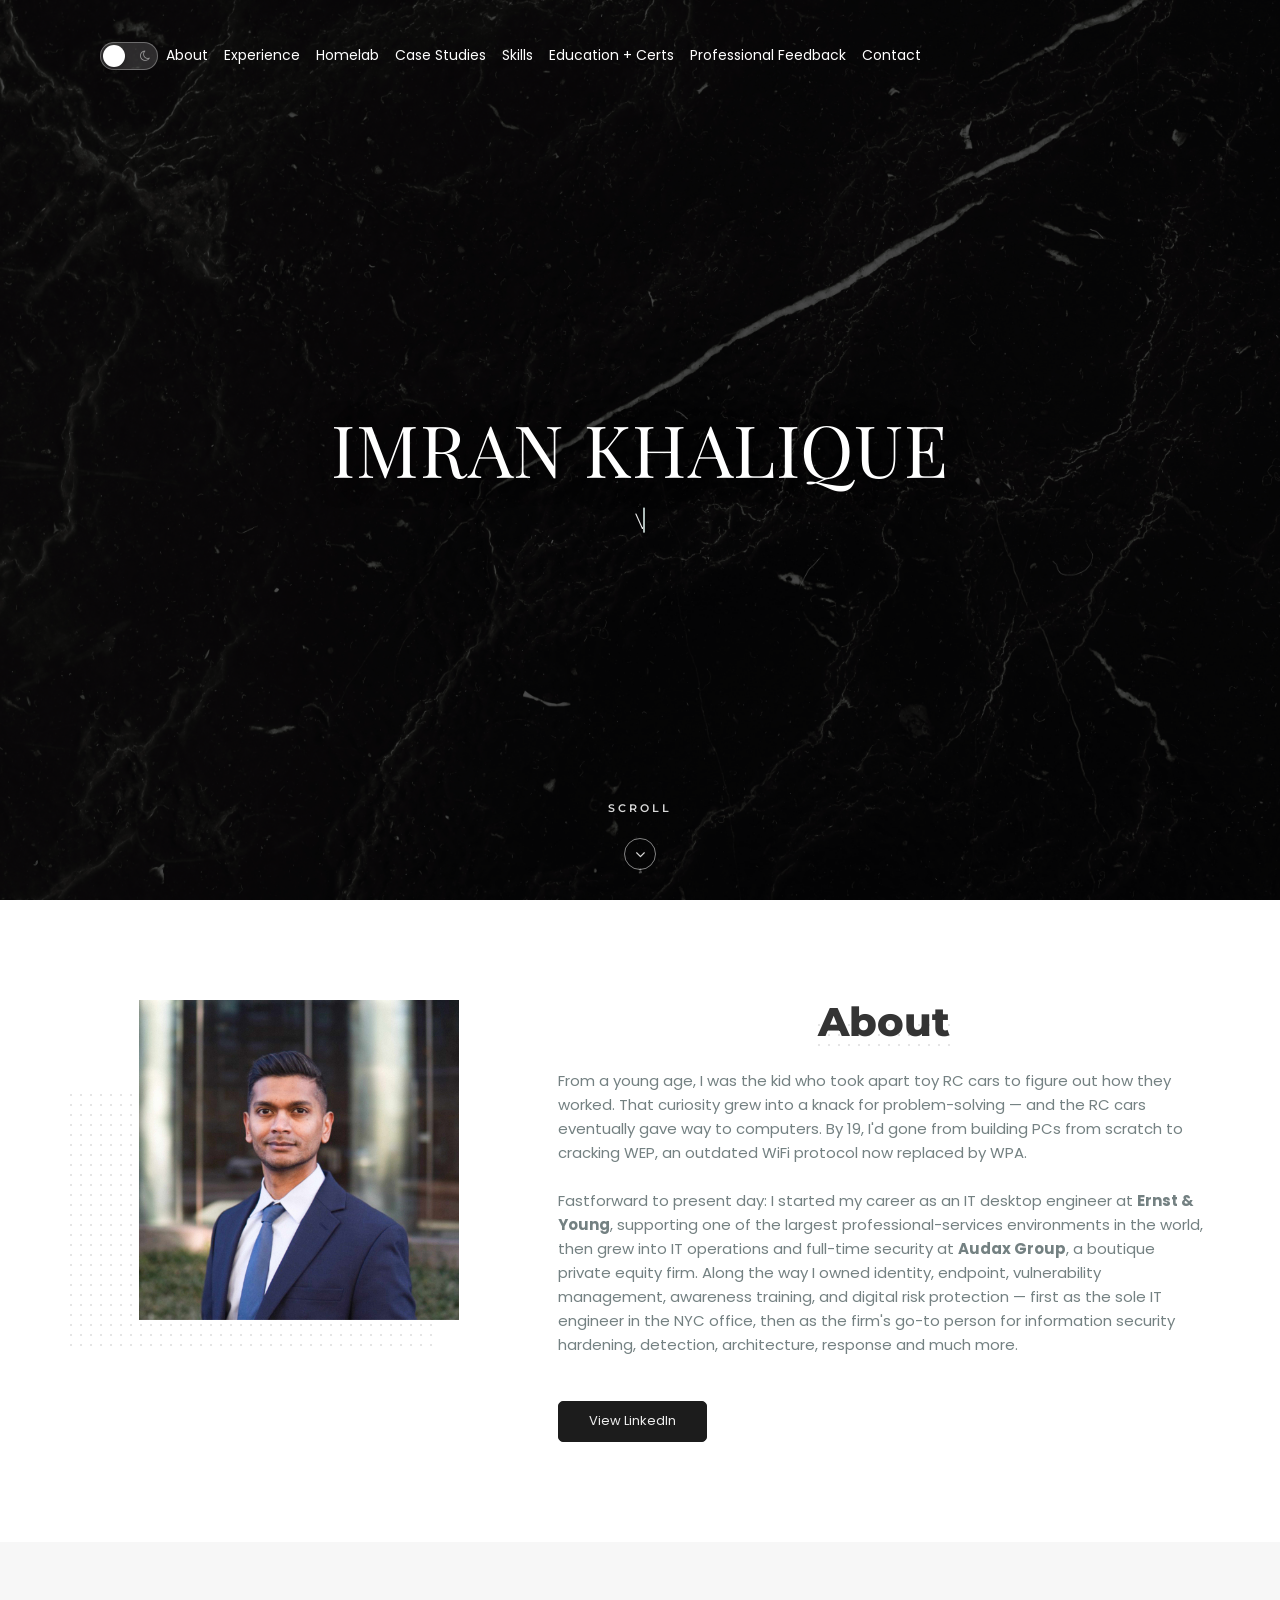
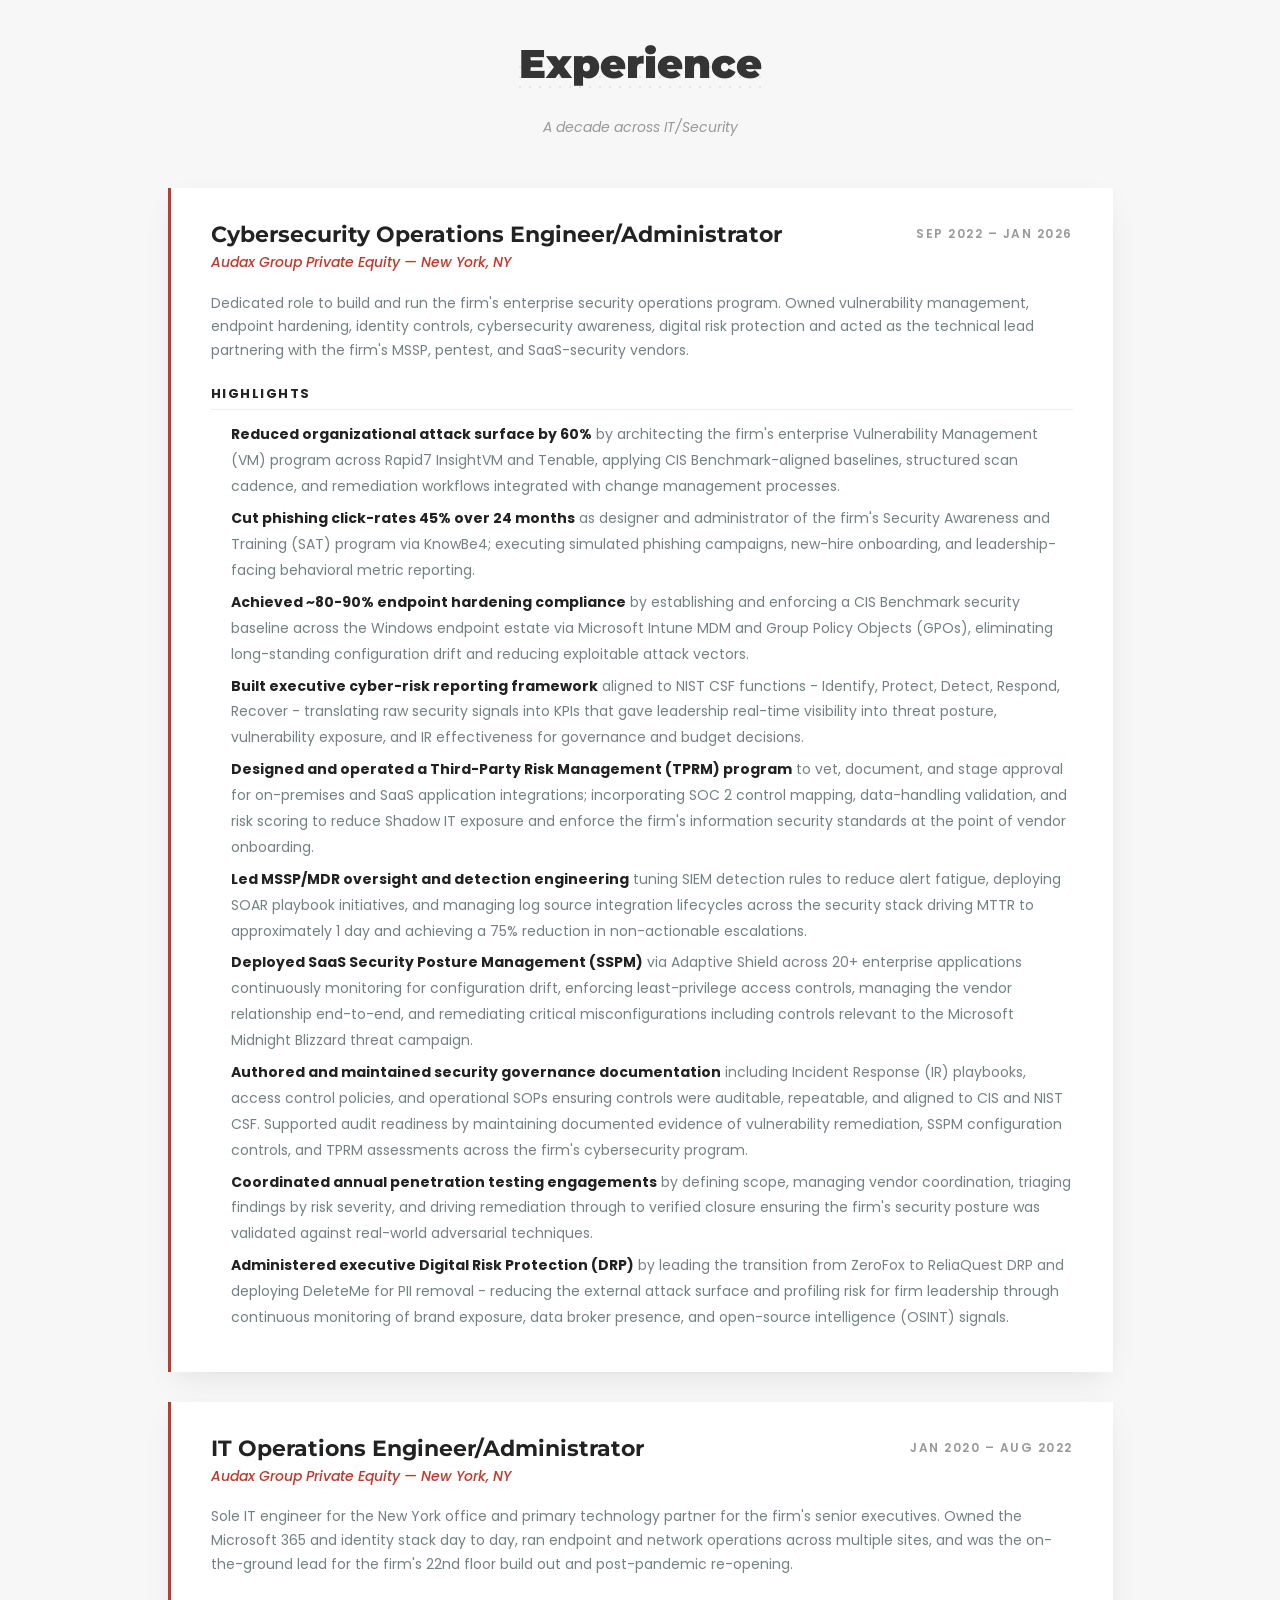
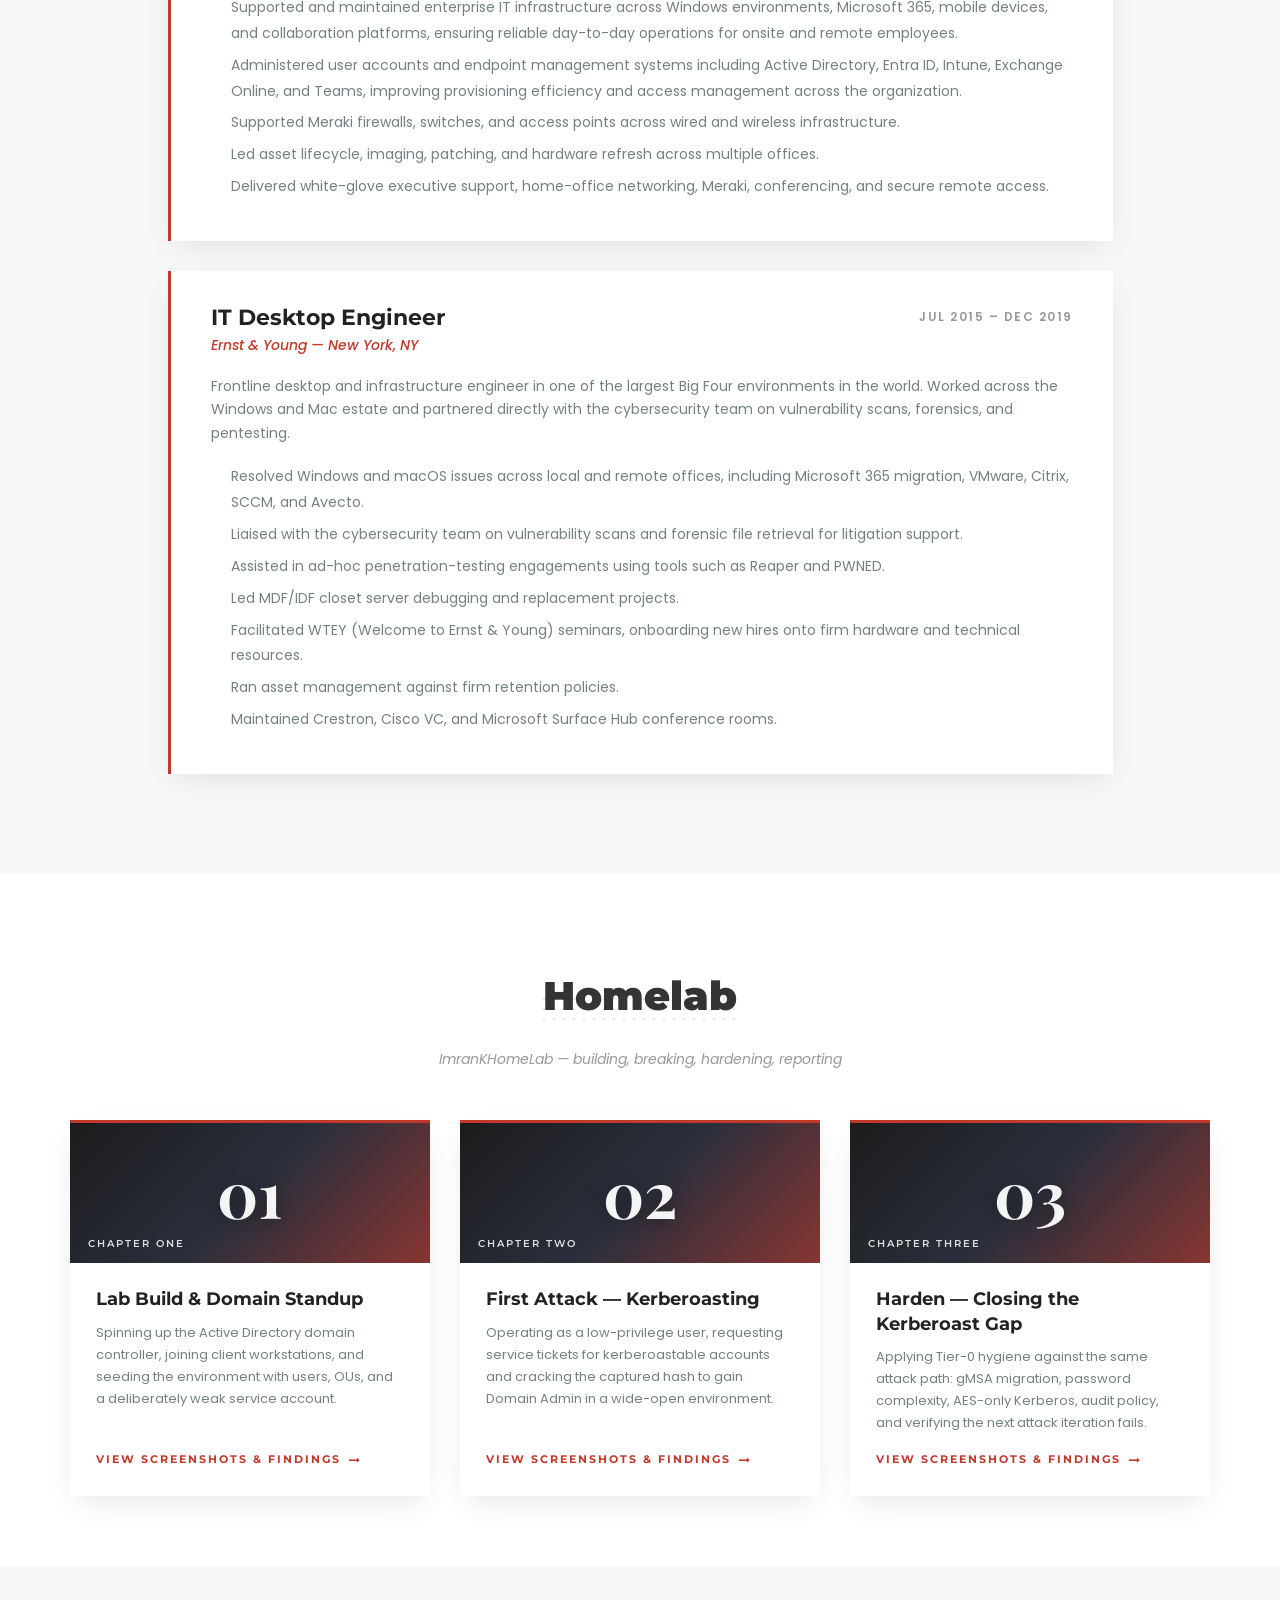
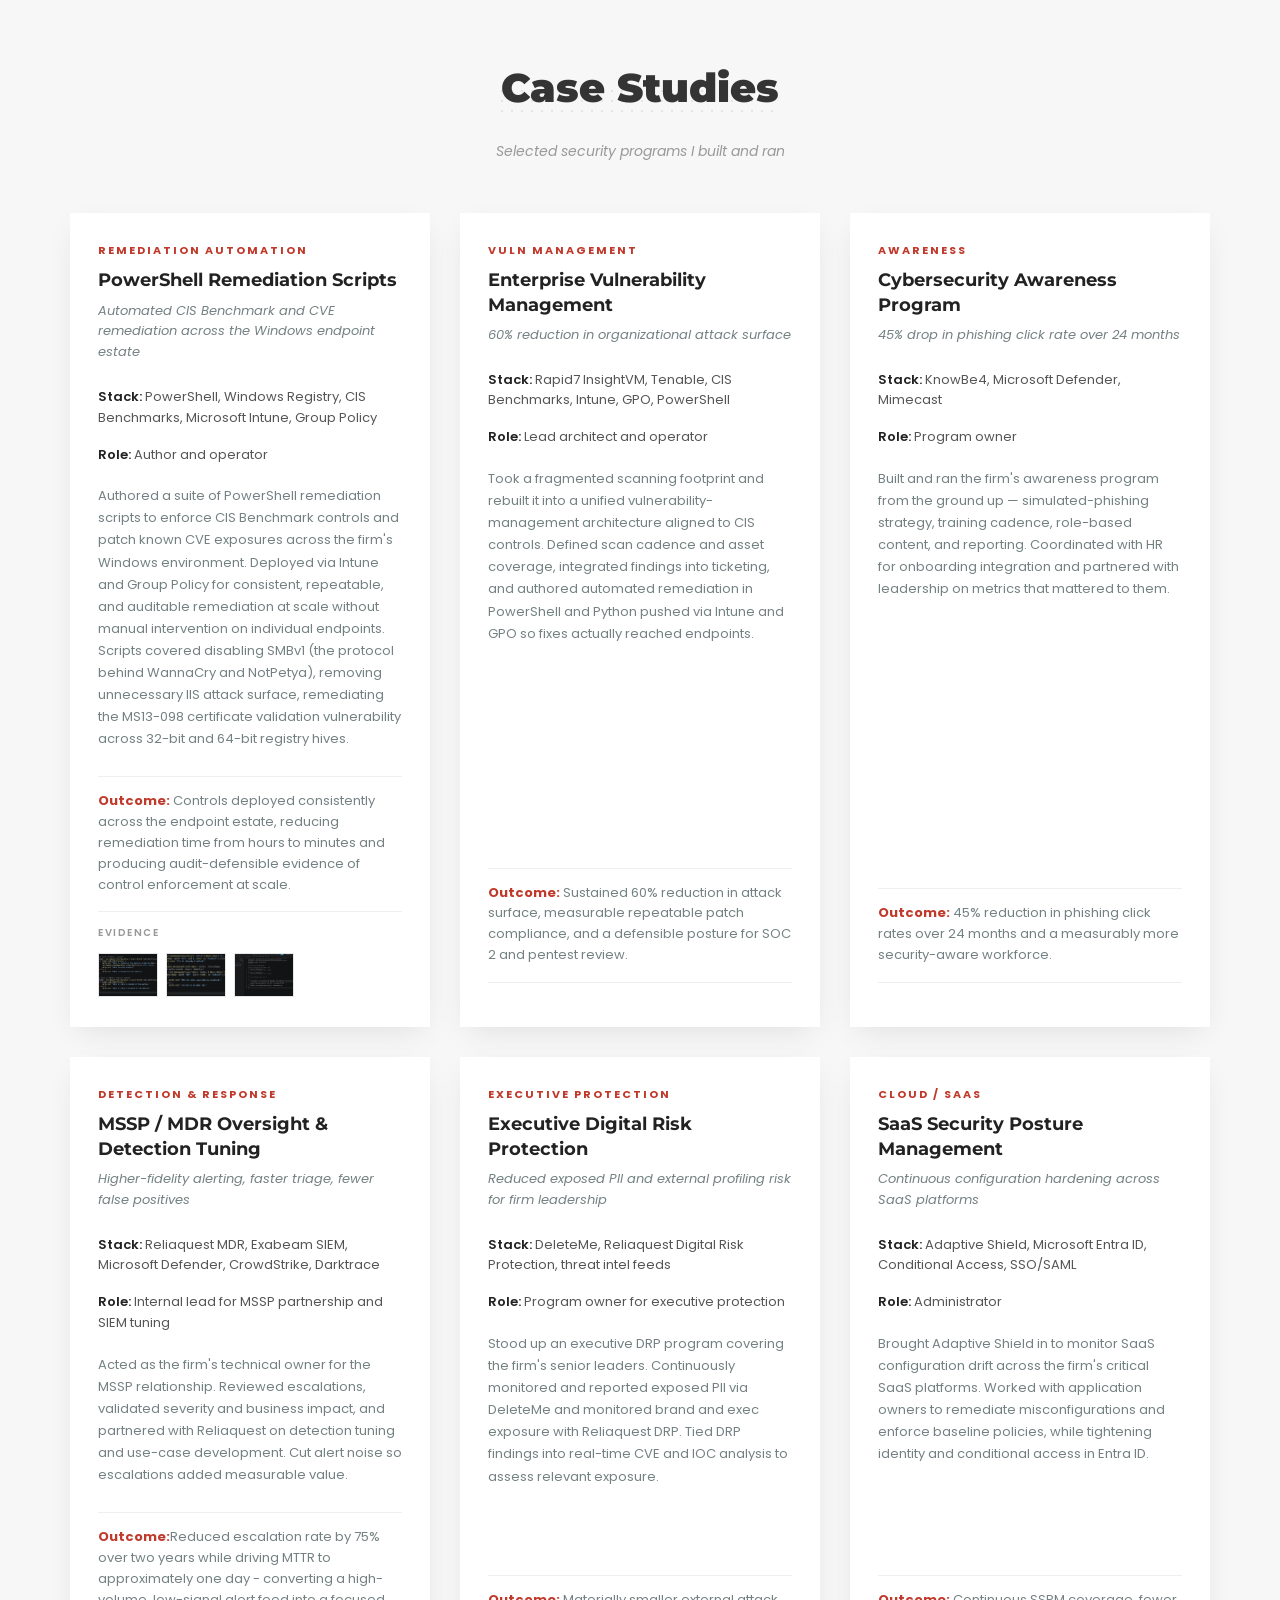
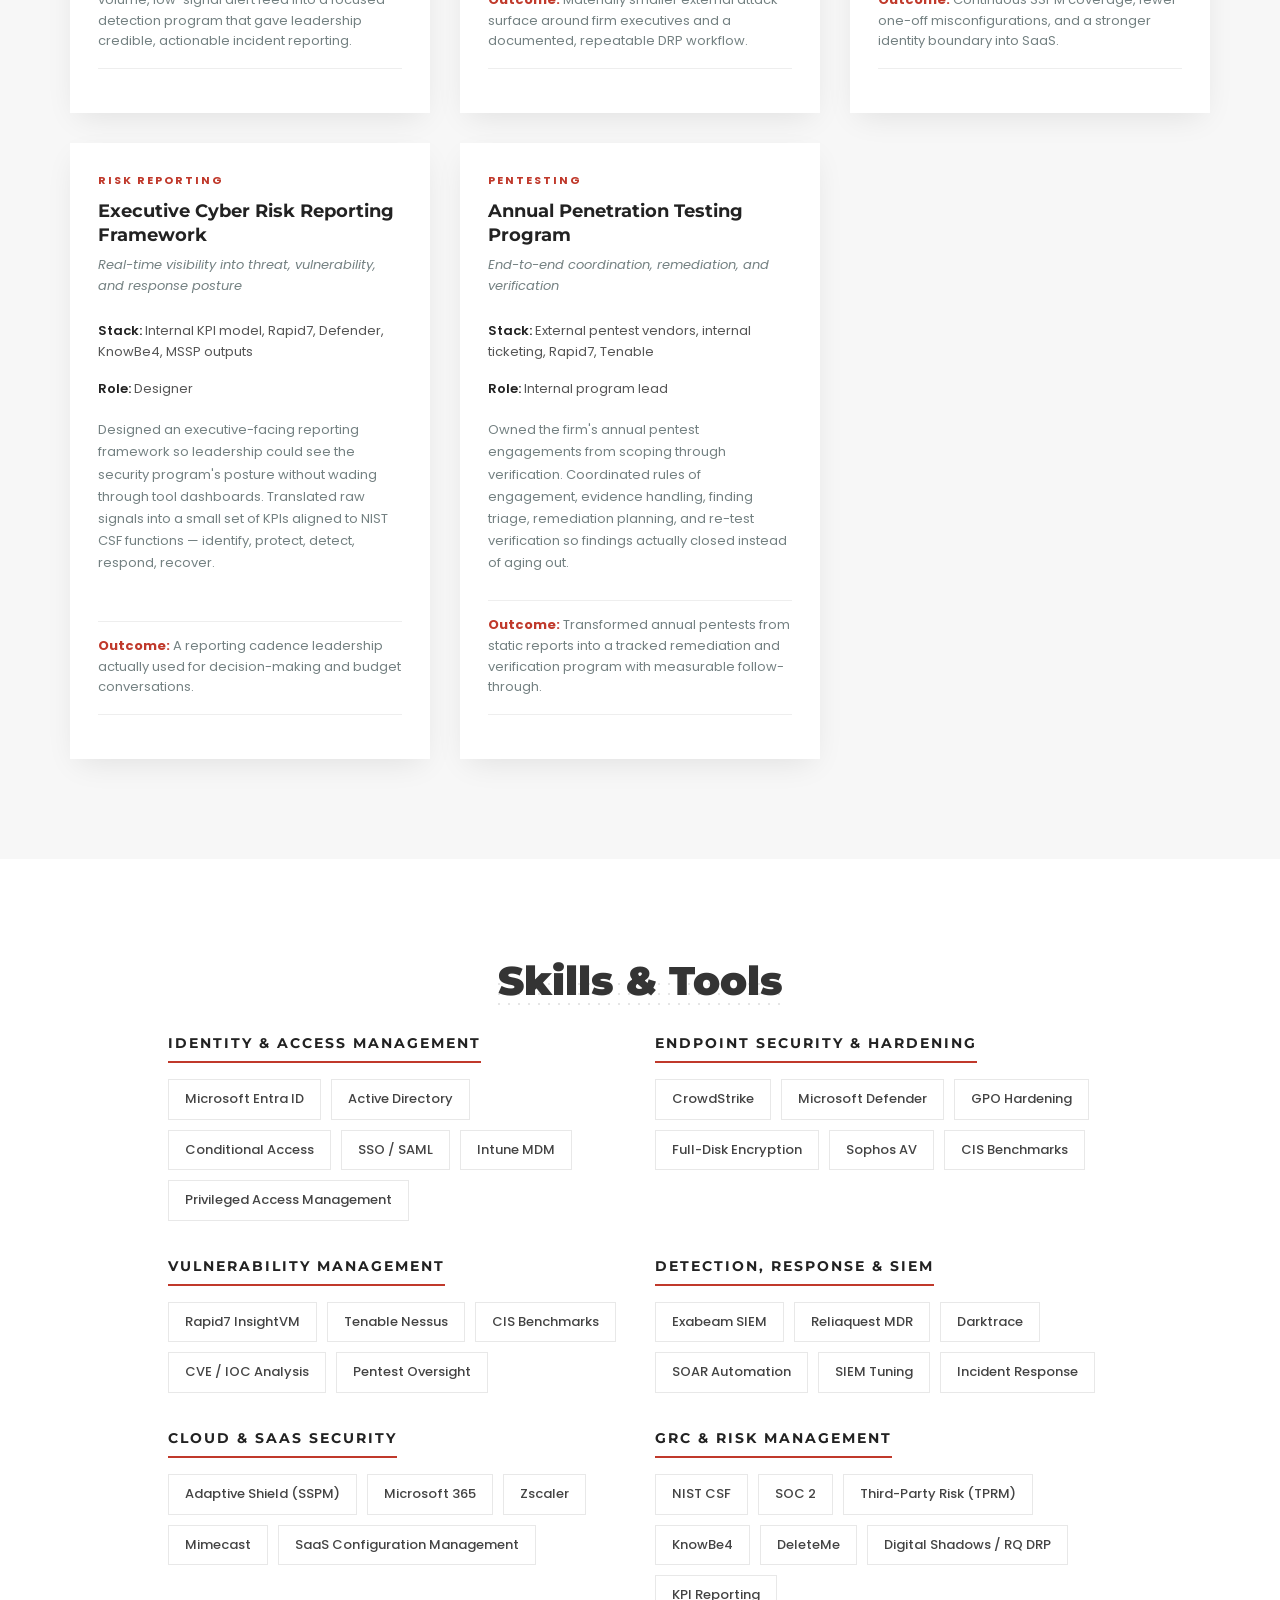
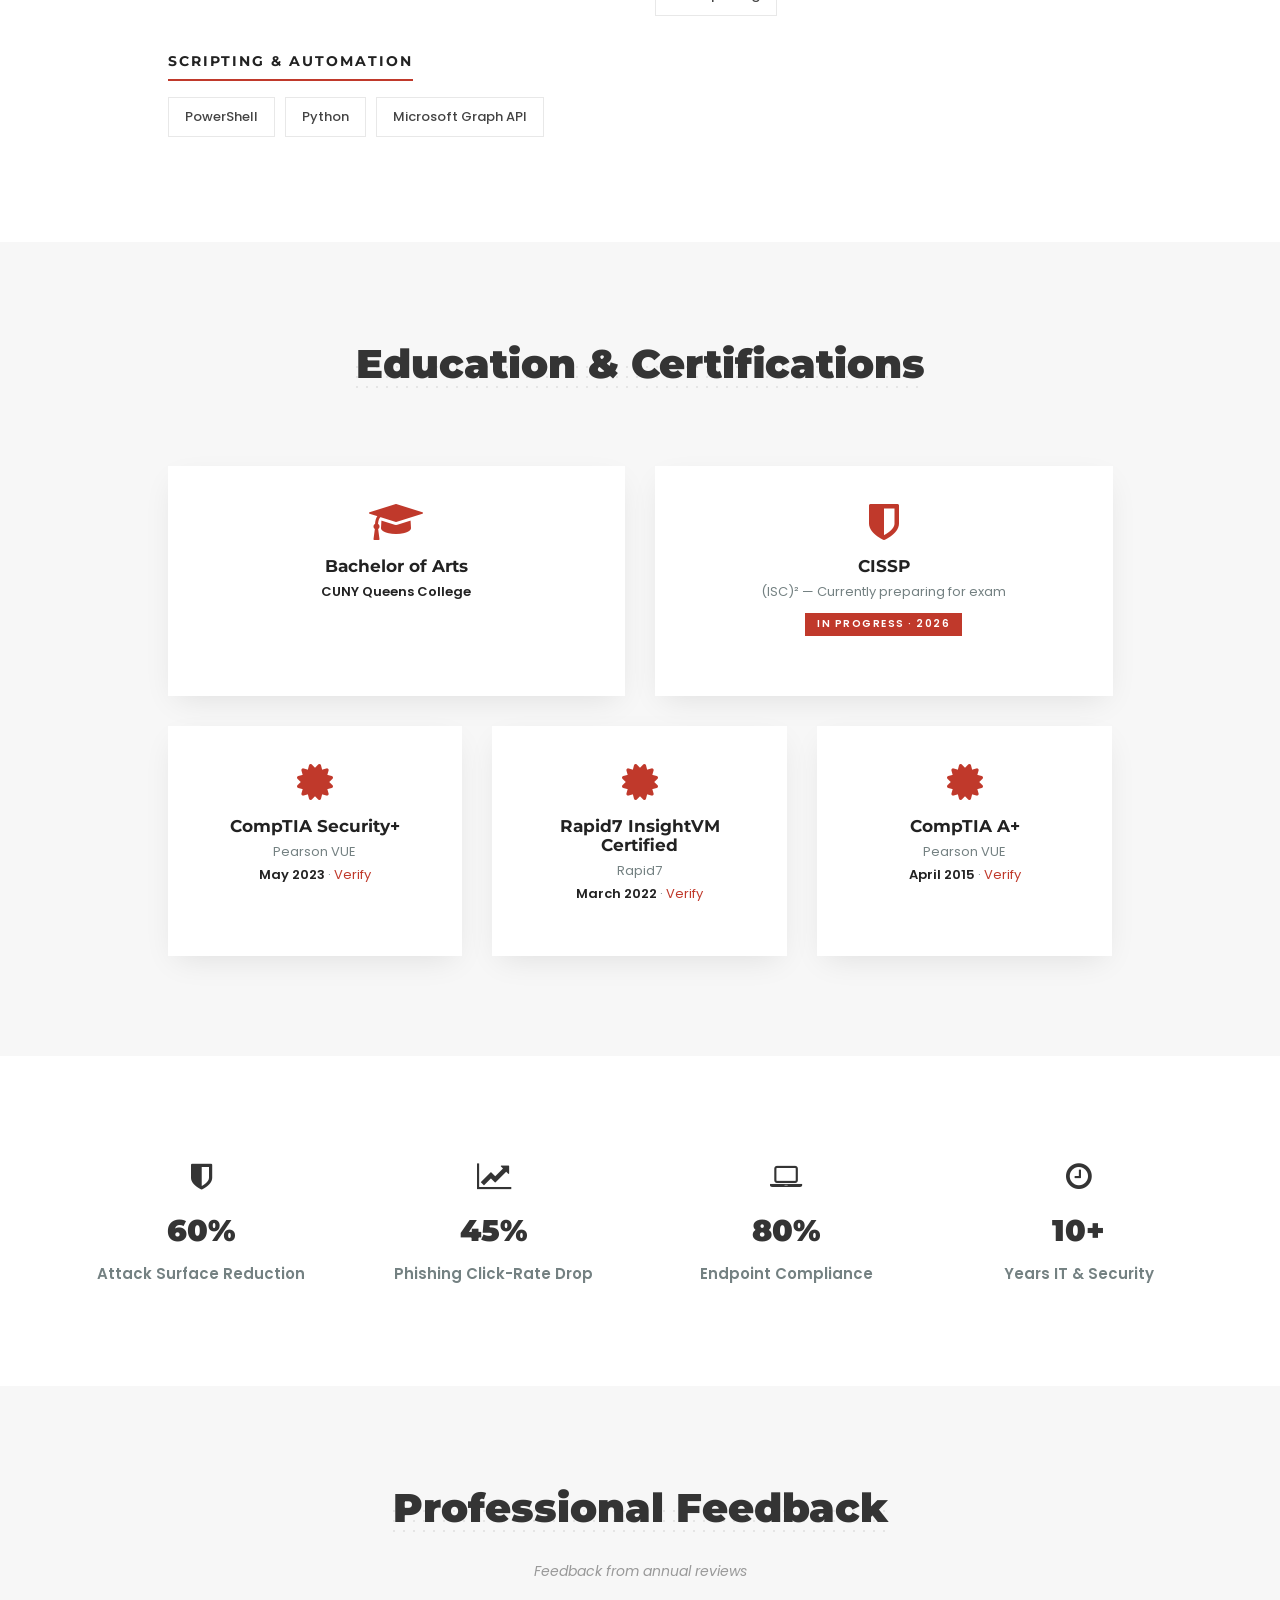
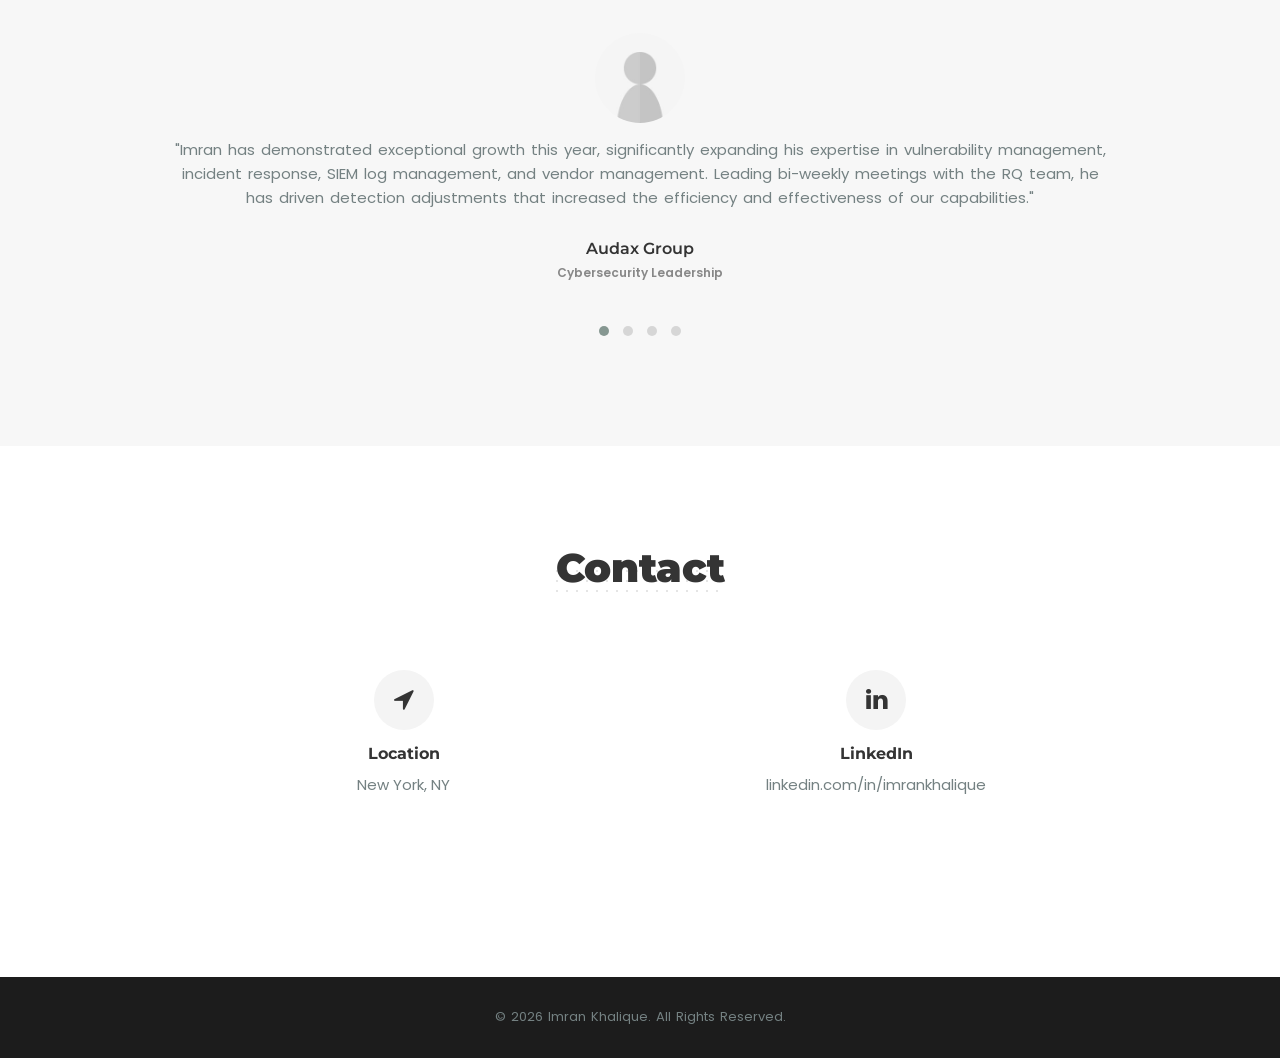
==== index.html @ 3c5ad692 "Update index.html" ====
<!doctype html>
<html class="no-js" lang="en">
    <head>
        <!-- metas -->
        <meta charset="utf-8">
        <meta http-equiv="X-UA-Compatible" content="IE=edge">
        <meta name="viewport" content="width=device-width, initial-scale=1">
       <meta name="description" content="Imran Khalique — Cybersecurity Operations Engineer. SecOps, vulnerability management, detection engineering, and identity controls.">

        <!-- Open Graph / LinkedIn -->
        <meta property="og:type" content="website">
        <meta property="og:url" content="https://imrankhalique.com">
        <meta property="og:title" content="Imran Khalique | Cybersecurity Specialist">
        <meta property="og:description" content="Cybersecurity operations, vulnerability management, detection engineering, and enterprise security architecture.">
        <meta property="og:image" content="https://imrankhalique.com/img/linkedin-preview.png">

        <!-- Twitter/X -->
        <meta name="twitter:card" content="summary_large_image">
        <meta name="twitter:title" content="Imran Khalique | Cybersecurity Specialist">
        <meta name="twitter:description" content="Cybersecurity operations, vulnerability management, detection engineering, and enterprise security architecture.">
        <meta name="twitter:image" content="https://imrankhalique.com/img/linkedin-preview.png">
        <meta name="keywords" content="cybersecurity, SecOps, vulnerability management, detection engineering, SIEM, SSPM, NIST CSF, Imran Khalique">
        <!-- title -->
        <title>Imran Khalique — Cybersecurity Specialist</title>
        <!-- favicon -->
        <link href="img/favicon.ico" rel="icon" type="image/png">
        <!-- bootstrap css -->
        <link rel="stylesheet" href="css/bootstrap.min.css">
        <!-- google fonts -->
        <link href="https://fonts.googleapis.com/css?family=Montserrat:200,300,400,500,600,700,800,900" rel="stylesheet">
        <link href="https://fonts.googleapis.com/css?family=Poppins:200,300,400,500,600,700,800" rel="stylesheet">
        <link href="https://fonts.googleapis.com/css2?family=Playfair+Display:wght@500;600;700;800;900&display=swap" rel="stylesheet">
        <!-- owl carousel CSS -->
        <link rel="stylesheet" href="css/owl.carousel.min.css">
        <link rel="stylesheet" href="css/owl.theme.default.min.css">
        <!-- magnific-popup CSS -->
        <link rel="stylesheet" href="css/magnific-popup.css">
        <!-- animate.min CSS -->
        <link rel="stylesheet" href="css/animate.min.css">
        <!-- Font Icon Core CSS -->
        <link rel="stylesheet" href="css/font-awesome.min.css">
        <link rel="stylesheet" href="css/et-line.css">
        <!-- Core Style Css -->
        <link rel="stylesheet" href="css/style.css">
        <!-- Theme system (light/dark) and Homelab styles -->
        <link rel="stylesheet" href="css/theme.css?v=16">
        <!-- Apply theme before render to avoid flash of wrong theme -->
        <script>(function(){try{var t=localStorage.getItem('ik-theme');if(t==='dark'){document.documentElement.setAttribute('data-theme','dark');}}catch(e){}})();</script>
        <!-- Light additions for new sections (case studies, skills groups, education, hero stats) -->
        <style>.hero-stats-strip { display: flex; flex-wrap: wrap; justify-content: center; gap: 0; margin: 40px auto 0; max-width: 880px; border-top: 1px solid rgba(255,255,255,0.2); border-bottom: 1px solid rgba(255,255,255,0.2); } .hero-stats-strip .stat { flex: 1; min-width: 160px; padding: 18px 14px; text-align: center; border-right: 1px solid rgba(255,255,255,0.2); } .hero-stats-strip .stat:last-child { border-right: 0; } .hero-stats-strip .stat .num { color: #fff; font-size: 28px; font-weight: 700; display: block; line-height: 1.1; } .hero-stats-strip .stat .lbl { color: rgba(255,255,255,0.85); font-size: 11px; letter-spacing: 1.5px; text-transform: uppercase; margin-top: 6px; display: block; } .exp-section { padding-bottom: 70px; } .exp-card { background: #fff; padding: 35px 40px; margin-bottom: 30px; box-shadow: 0 10px 30px -8px rgba(0,0,0,0.1); border-left: 3px solid #c0392b; } .exp-card .role { font-weight: 700; font-size: 22px; color: #222; margin: 0; font-family: 'Montserrat', sans-serif; } .exp-card .org { color: #c0392b; font-size: 14px; font-weight: 500; margin: 4px 0 0; font-style: italic; } .exp-card .dates { color: #999; font-size: 12px; letter-spacing: 1.5px; font-weight: 600; } .exp-card .summary { margin: 18px 0; color: #748182; font-size: 14px; line-height: 1.7; } .exp-card .impact-title { color: #222; font-size: 13px; font-weight: 700; letter-spacing: 1.5px; text-transform: uppercase; margin: 22px 0 12px; padding-bottom: 6px; border-bottom: 1px solid #eee; } .exp-card ul { color: #748182; font-size: 14px; line-height: 1.85; padding-left: 20px; margin: 0; } .exp-card ul li { margin-bottom: 6px; } .exp-card ul li strong { color: #222; } .case-card { background: #fff; padding: 30px 28px; margin-bottom: 30px; box-shadow: 0 10px 30px -8px rgba(0,0,0,0.1); transition: all 0.3s; height: calc(100% - 30px); display: flex; flex-direction: column; } .case-card:hover { transform: translateY(-5px); box-shadow: 0 14px 34px -8px rgba(0,0,0,0.16); } .case-card .case-tag { display: inline-block; color: #c0392b; font-size: 11px; letter-spacing: 2px; text-transform: uppercase; font-weight: 700; margin-bottom: 10px; } .case-card h4 { font-weight: 700; font-size: 18px; color: #222; margin: 0 0 8px; line-height: 1.35; font-family: 'Montserrat', sans-serif; } .case-card .metric { color: #748182; font-style: italic; font-size: 13px; margin-bottom: 16px; } .case-card .row-meta { font-size: 13px; color: #555; margin: 8px 0; line-height: 1.6; } .case-card .row-meta strong { color: #222; font-weight: 600; } .case-card .desc { color: #748182; font-size: 13px; line-height: 1.7; margin: 12px 0; flex-grow: 1; } .case-card .outcome { font-size: 13px; line-height: 1.6; color: #748182; padding-top: 14px; margin-top: 14px; border-top: 1px solid #eee; } .case-card .outcome strong { color: #c0392b; } /* Evidence thumbnail row — clickable mini previews that open in a lightbox */.case-evidence { display: flex; flex-wrap: wrap; gap: 8px; margin-top: 16px; padding-top: 14px; border-top: 1px solid #eee; } .case-evidence .ev-label { font-size: 10px; letter-spacing: 1.5px; text-transform: uppercase; font-weight: 600; color: #999; width: 100%; margin-bottom: 4px; } .case-evidence .ev-thumb { width: 60px; height: 44px; overflow: hidden; cursor: pointer; border: 1px solid #e5e5e5; transition: all 0.2s; position: relative; display: block; } .case-evidence .ev-thumb:hover { border-color: #c0392b; transform: scale(1.05); } .case-evidence .ev-thumb img { width: 100%; height: 100%; object-fit: cover; display: block; } .case-evidence .ev-thumb .ev-overlay { position: absolute; inset: 0; background: rgba(192,57,43,0); display: flex; align-items: center; justify-content: center; transition: background 0.2s; } .case-evidence .ev-thumb:hover .ev-overlay { background: rgba(192,57,43,0.7); } .case-evidence .ev-thumb .ev-overlay i { color: #fff; font-size: 14px; opacity: 0; transition: opacity 0.2s; } .case-evidence .ev-thumb:hover .ev-overlay i { opacity: 1; } /* Make case study columns equal-height via flexbox */.case-row { display: flex; flex-wrap: wrap; } .case-row > [class*="col-"] { display: flex; flex-direction: column; } .skill-group { margin-bottom: 35px; } .skill-group .group-title { color: #222; font-size: 14px; font-weight: 700; letter-spacing: 2px; text-transform: uppercase; margin-bottom: 16px; padding-bottom: 8px; border-bottom: 2px solid #c0392b; display: inline-block; font-family: 'Montserrat', sans-serif; } .skill-group .pill-row { display: flex; flex-wrap: wrap; gap: 10px; } .skill-group .pill { background: #fff; padding: 10px 16px; font-size: 13px; font-weight: 500; color: #444; border: 1px solid #e8e8e8; transition: all 0.25s; font-family: 'Poppins', sans-serif; } .skill-group .pill:hover { background: #c0392b; color: #fff; border-color: #c0392b; } .edu-card { background: #fff; padding: 35px 28px; text-align: center; box-shadow: 0 10px 30px -8px rgba(0,0,0,0.1); margin-bottom: 30px; min-height: 230px; transition: all 0.3s; } .edu-card:hover { transform: translateY(-5px); box-shadow: 0 14px 34px -8px rgba(0,0,0,0.16); } .edu-card .icon { font-size: 42px; color: #c0392b; margin-bottom: 14px; display: block; } .edu-card h5 { font-weight: 700; font-size: 17px; color: #222; margin: 8px 0 6px; font-family: 'Montserrat', sans-serif; } .edu-card .meta { color: #748182; font-size: 13px; margin: 4px 0; line-height: 1.5; } .edu-card .meta strong { color: #222; font-weight: 600; } .edu-card .meta a { color: #c0392b; } .edu-card .badge-progress { display: inline-block; background: #c0392b; color: #fff; padding: 4px 12px; font-size: 10px; letter-spacing: 1.5px; font-weight: 600; margin-top: 8px; } .section-subtitle { color: #999; font-style: italic; font-size: 14px; text-align: center; margin-top: -50px; margin-bottom: 50px; } @media (max-width: 768px) { .hero .row { display: flex; flex-direction: column; } } @media (max-width: 768px) { .exp-card {  padding: 26px 22px; }  .exp-card .dates {  display: block;  margin-top: 8px; }  .case-card {  height: auto; } .about-text-col { order: 1; } .about-img-col { order: 2; } .about-img-col .hero-img img { max-width: 220px; margin: 0 auto; display: block; } .about-btn-wrap { text-align: center; } } .static-name { color: #fff; font-family: 'Playfair Display', Georgia, serif; font-weight: 700; font-size: 72px; letter-spacing: 1px; line-height: 1.05; margin: 0 0 18px; text-shadow: 0 2px 30px rgba(0,0,0,0.4); } @media (max-width: 768px) { .static-name {  font-size: 52px;  letter-spacing: 0.5px; } } .name-tagline { color: rgba(255,255,255,0.92); font-family: 'Montserrat', sans-serif; font-weight: 300; font-size: 22px; letter-spacing: 4px; text-transform: uppercase; margin: 0; line-height: 1.2; } .name-tagline .cd-words-wrapper b { font-weight: 300; } @media (max-width: 768px) { .name-tagline {  font-size: 14px;  letter-spacing: 2px; } } /* Hero background video — sits behind the template's existing dark .header:after overlay (which is at opacity 0.65) so text stays readable */.header .hero-video { position: absolute; top: 0; left: 0; width: 100%; height: 100%; object-fit: cover; z-index: 1; } .header:after { z-index: 2; } .header .v-middle { z-index: 11; position: relative; } /* Scroll-down indicator at bottom of hero */.scroll-down { position: absolute; left: 50%; bottom: 30px; transform: translateX(-50%); z-index: 12; color: rgba(255,255,255,0.85); text-decoration: none; display: flex; flex-direction: column; align-items: center; gap: 6px; transition: color 0.2s, opacity 0.2s; } .scroll-down:hover, .scroll-down:focus { color: #fff; text-decoration: none; opacity: 0.9; } .scroll-down .scroll-text { font-family: 'Montserrat', sans-serif; font-size: 11px; font-weight: 600; letter-spacing: 3px; text-transform: uppercase; } .scroll-down .scroll-arrow { width: 32px; height: 32px; border: 1px solid rgba(255,255,255,0.5); border-radius: 50%; display: inline-flex; align-items: center; justify-content: center; font-size: 16px; animation: scrollBounce 2s ease-in-out infinite; } @keyframes scrollBounce { 0%, 20%, 50%, 80%, 100% {  transform: translateY(0); }  40% {  transform: translateY(-8px); }  60% {  transform: translateY(-4px); } } @media (max-width: 768px) { .scroll-down {  bottom: 20px; }  .scroll-down .scroll-text {  font-size: 10px; } } /* Centered nav */.navbar-default .navbar-collapse { text-align: center; } .nav-centered { float: none !important; display: inline-block; vertical-align: top; }</style>
        <!--[if lt IE 9]-->
        <script src="js/html5shiv.min.js"></script>
        <!--[endif]-->
    </head>
    <body>
        <!-- ====== Preloader ======  -->
        <div class="loading">
            <div class="load-circle">
</div>
        </div>
        <!-- ======End Preloader ======  -->
        <!-- ====== Navigation ======  -->
        <nav class="navbar navbar-default">
            <div class="container">
                <div class="navbar-header">
                    <button type="button" class="navbar-toggle collapsed" data-toggle="collapse" data-target="#nav-icon-collapse" aria-expanded="false">
                        <span class="sr-only">Toggle navigation</span>
                        <span class="icon-bar"></span>
                        <span class="icon-bar"></span>
                        <span class="icon-bar"></span>
                    </button>
                </div>
                <div class="collapse navbar-collapse" id="nav-icon-collapse">
                    <div class="theme-switch-wrap">
                        <label class="theme-switch" title="Toggle light and dark mode">
                            <input type="checkbox" class="theme-switch-input" aria-label="Toggle light and dark mode">
                            <span class="theme-switch-track">
                                <i class="fa fa-sun-o theme-switch-sun" aria-hidden="true"></i>
                                <i class="fa fa-moon-o theme-switch-moon" aria-hidden="true"></i>
                                <span class="theme-switch-thumb"></span>
                            </span>
                        </label>
                    </div>
                    <ul class="nav navbar-nav nav-centered">
                        <li>
                            <a href="#" data-scroll-nav="2" class="active">About</a>
                        </li>
                        <li>
                            <a href="#" data-scroll-nav="3">Experience</a>
                        </li>
                        <li>
                            <a href="#" data-scroll-nav="8">Homelab</a>
                        </li>
                        <li>
                            <a href="#" data-scroll-nav="4">Case Studies</a>
                        </li>
                        <li>
                            <a href="#" data-scroll-nav="5">Skills</a>
                        </li>
                        <li>
                            <a href="#" data-scroll-nav="6">Education + Certs</a>
                        </li>
                        <li>
                            <a href="#" data-scroll-nav="7">Professional Feedback</a>
                        </li>
                        <li>
                            <a href="#" data-scroll-nav="9">Contact</a>
                        </li>
                    </ul>
                    <div class="nav-spacer-right" aria-hidden="true"></div>
                </div>
            </div>
        </nav>
        <!-- ====== End Navigation ======  -->
        <!-- ====== Header ======  -->
        <section id="home" class="header" data-scroll-index="0" style="background-image: url(img/bg.jpg);">
            <!-- Background video: drop your file at img/hero-bg.mp4 (and optional .webm for better browser support). Falls back to bg.jpg if video fails. -->
            <video class="hero-video" autoplay muted loop playsinline poster="img/bg.jpg">
                <source src="img/hero-bg.mp4" type="video/mp4">
                <source src="img/hero-bg.webm" type="video/webm">
            </video>
            <div class="v-middle">
                <div class="container">
                    <div class="row">
                        <div class="caption">
                            <h1 class="static-name">IMRAN KHALIQUE</h1>
                            <h2 class="cd-headline clip name-tagline"> <span class="cd-words-wrapper"> <b class="is-visible">Cybersecurity Operations Lead</b><b>Vulnerability Manager</b><b>Detection architect</b><b>Identity + Access Practitioner</b></span></h2>
                        </div>
                    </div>
                </div>
            </div>
            <!-- Scroll-down indicator -->
            <a href="#" class="scroll-down" data-scroll-nav="1" aria-label="Scroll to About section"> <span class="scroll-text">Scroll<br></br></span> <span class="scroll-arrow"><i class="fa fa-angle-down" aria-hidden="true"></i></span> </a>
        </section>
        <!-- ====== End Header ======  -->
        <!-- ====== About ======  -->
        <section class="hero section-padding pb-70" data-scroll-index="1">
            <div class="container">
                <div class="row">
                    <!-- On mobile: text first (order via flex), image second. On desktop: image left, text right -->
                    <div class="col-md-5 about-img-col text-center">
                        <div class="hero-img mb-30" style="padding:0; display:flex; flex-direction:column; align-items:center;">
                            <img src="img/hero.jpg" alt="Imran Khalique" style="max-width:320px; width:100%;">
                        </div>
                    </div>
                    <div class="col-md-7 about-text-col">
                        <div class="content mb-30">
                            <div class="section-head text-center" style="margin-bottom: 20px;">
                                <h3>About</h3>
                            </div>
                            <p>From a young age, I was the kid who took apart toy RC cars to figure out how they worked. That curiosity grew into a knack for problem-solving — and the RC cars eventually gave way to computers. By 19, I'd gone from building PCs from scratch to cracking WEP, an outdated WiFi protocol now replaced by WPA.</p>
                            <p><br></p>
                            <p>Fastforward to present day: I started my career as an IT desktop engineer at <b>Ernst &amp; Young</b>, supporting one of the largest professional-services environments in the world, then grew into IT operations and full-time security at <b>Audax Group</b>, a boutique private equity firm. Along the way I owned identity, endpoint, vulnerability management, awareness training, and digital risk protection — first as the sole IT engineer in the NYC office, then as the firm's go-to person for information security hardening, detection, architecture, response and much more. </p>
                            <p><br></p>
                            <div class="about-btn-wrap">
                                <a href="https://www.linkedin.com/in/imrankhalique" target="_blank" rel="noopener"><span class="buton buton-bg">View LinkedIn</span></a>
                            </div>
                        </div>
                    </div>
                </div>
            </div>
        </section>
        <!-- ====== End About ======  -->
        <!--====== Experience ======-->
        <section class="exp-section section-padding bg-gray" data-scroll-index="3">
            <div class="container">
                <div class="section-head">
                    <h3>Experience</h3>
                </div>
                <p class="section-subtitle">A decade across IT/Security</p>
                <div class="row">
                    <div class="col-md-offset-1 col-md-10">
                        <div class="exp-card">
                            <div class="row">
                                <div class="col-md-9">
                                    <h4 class="role">Cybersecurity Operations Engineer/Administrator</h4>
                                    <p class="org">Audax Group Private Equity — New York, NY</p>
                                </div>
                                <div class="col-md-3 text-right">
                                    <span class="dates">SEP 2022 – JAN 2026</span>
                                </div>
                            </div>
                            <p class="summary">Dedicated role to build and run the firm's enterprise security operations program. Owned vulnerability management, endpoint hardening, identity controls, cybersecurity awareness, digital risk protection and acted as the technical lead partnering with the firm's MSSP, pentest, and SaaS-security vendors.</p>
                            <div class="impact-title">Highlights</div>
                            <ul>
                        <li><strong>Reduced organizational attack surface by 60%</strong> by architecting the firm's enterprise Vulnerability Management (VM) program across Rapid7 InsightVM and Tenable, applying CIS Benchmark-aligned baselines, structured scan cadence, and remediation workflows integrated with change management processes.</li>
                        <li><strong>Cut phishing click-rates 45% over 24 months</strong> as designer and administrator of the firm's Security Awareness and Training (SAT) program via KnowBe4; executing simulated phishing campaigns, new-hire onboarding, and leadership-facing behavioral metric reporting.</li>
                        <li><strong>Achieved ~80-90% endpoint hardening compliance</strong> by establishing and enforcing a CIS Benchmark security baseline across the Windows endpoint estate via Microsoft Intune MDM and Group Policy Objects (GPOs), eliminating long-standing configuration drift and reducing exploitable attack vectors.</li>
                        <li><strong>Built executive cyber-risk reporting framework</strong> aligned to NIST CSF functions - Identify, Protect, Detect, Respond, Recover - translating raw security signals into KPIs that gave leadership real-time visibility into threat posture, vulnerability exposure, and IR effectiveness for governance and budget decisions.</li>
                        <li><strong>Designed and operated a Third-Party Risk Management (TPRM) program</strong> to vet, document, and stage approval for on-premises and SaaS application integrations; incorporating SOC 2 control mapping, data-handling validation, and risk scoring to reduce Shadow IT exposure and enforce the firm's information security standards at the point of vendor onboarding.</li>
                        <li><strong>Led MSSP/MDR oversight and detection engineering</strong> tuning SIEM detection rules to reduce alert fatigue, deploying SOAR playbook initiatives, and managing log source integration lifecycles across the security stack driving MTTR to approximately 1 day and achieving a 75% reduction in non-actionable escalations.</li>
                        <li><strong>Deployed SaaS Security Posture Management (SSPM)</strong> via Adaptive Shield across 20+ enterprise applications continuously monitoring for configuration drift, enforcing least-privilege access controls, managing the vendor relationship end-to-end, and remediating critical misconfigurations including controls relevant to the Microsoft Midnight Blizzard threat campaign.</li>
                        <li><strong>Authored and maintained security governance documentation</strong> including Incident Response (IR) playbooks, access control policies, and operational SOPs ensuring controls were auditable, repeatable, and aligned to CIS and NIST CSF. Supported audit readiness by maintaining documented evidence of vulnerability remediation, SSPM configuration controls, and TPRM assessments across the firm's cybersecurity program.</li>
                        <li><strong>Coordinated annual penetration testing engagements</strong> by defining scope, managing vendor coordination, triaging findings by risk severity, and driving remediation through to verified closure ensuring the firm's security posture was validated against real-world adversarial techniques.</li>
                        <li><strong>Administered executive Digital Risk Protection (DRP)</strong> by leading the transition from ZeroFox to ReliaQuest DRP and deploying DeleteMe for PII removal - reducing the external attack surface and profiling risk for firm leadership through continuous monitoring of brand exposure, data broker presence, and open-source intelligence (OSINT) signals.</li>
                            </ul>
                        </div>
                        <div class="exp-card">
                            <div class="row">
                                <div class="col-md-9">
                                    <h4 class="role">IT Operations Engineer/Administrator</h4>
                                    <p class="org">Audax Group Private Equity — New York, NY</p>
                                </div>
                                <div class="col-md-3 text-right">
                                    <span class="dates">JAN 2020 – AUG 2022</span>
                                </div>
                            </div>
                            <p class="summary">Sole IT engineer for the New York office and primary technology partner for the firm's senior executives. Owned the Microsoft 365 and identity stack day to day, ran endpoint and network operations across multiple sites, and was the on-the-ground lead for the firm's 22nd floor build out and post-pandemic re-opening.</p>
                            <ul>
                                <li>Supported and maintained enterprise IT infrastructure across Windows environments, Microsoft 365, mobile devices, and collaboration platforms, ensuring reliable day-to-day operations for onsite and remote employees.</li>
                                <li>Administered user accounts and endpoint management systems including Active Directory, Entra ID, Intune, Exchange Online, and Teams, improving provisioning efficiency and access management across the organization.</li>
                                <li>Supported Meraki firewalls, switches, and access points across wired and wireless infrastructure.</li>
                                <li>Led asset lifecycle, imaging, patching, and hardware refresh across multiple offices.</li>
                                <li>Delivered white-glove executive support, home-office networking, Meraki, conferencing, and secure remote access.</li>
                            </ul>
                        </div>
                        <div class="exp-card">
                            <div class="row">
                                <div class="col-md-9">
                                    <h4 class="role">IT Desktop Engineer</h4>
                                    <p class="org">Ernst &amp; Young — New York, NY</p>
                                </div>
                                <div class="col-md-3 text-right">
                                    <span class="dates">JUL 2015 – DEC 2019</span>
                                </div>
                            </div>
                            <p class="summary">Frontline desktop and infrastructure engineer in one of the largest Big Four environments in the world. Worked across the Windows and Mac estate and partnered directly with the cybersecurity team on vulnerability scans, forensics, and pentesting.</p>
                            <ul>
                                <li>Resolved Windows and macOS issues across local and remote offices, including Microsoft 365 migration, VMware, Citrix, SCCM, and Avecto.</li>
                                <li>Liaised with the cybersecurity team on vulnerability scans and forensic file retrieval for litigation support.</li>
                                <li>Assisted in ad-hoc penetration-testing engagements using tools such as Reaper and PWNED.</li>
                                <li>Led MDF/IDF closet server debugging and replacement projects.</li>
                                <li>Facilitated WTEY (Welcome to Ernst &amp; Young) seminars, onboarding new hires onto firm hardware and technical resources.</li>
                                <li>Ran asset management against firm retention policies.</li>
                                <li>Maintained Crestron, Cisco VC, and Microsoft Surface Hub conference rooms.</li>
                            </ul>
                        </div>
                    </div>
                </div>
            </div>
        </section>
        <!--====== End Experience ======-->
        <!--====== Homelab ======-->
        <section id="homelab" class="homelab-section section-padding" data-scroll-index="8">
            <div class="container">
                <div class="section-head">
                    <h3>Homelab</h3>
                </div>
                <p class="section-subtitle">ImranKHomeLab — building, breaking, hardening, reporting</p>
                <div class="homelab-grid">
                    <a class="homelab-card" href="homelab/chapter-1.html">
                        <div class="ch-banner">
                            <span class="ch-num">01</span>
                            <span class="ch-tag">Chapter One</span>
                        </div>
                        <div class="ch-body">
                            <h4>Lab Build &amp; Domain Standup</h4>
                            <p>Spinning up the Active Directory domain controller, joining client workstations, and seeding the environment with users, OUs, and a deliberately weak service account.</p>
                            <span class="ch-cta">View screenshots &amp; findings <i class="fa fa-long-arrow-right" aria-hidden="true"></i></span>
                        </div>
                    </a>
                    <a class="homelab-card" href="homelab/chapter-2.html">
                        <div class="ch-banner">
                            <span class="ch-num">02</span>
                            <span class="ch-tag">Chapter Two</span>
                        </div>
                        <div class="ch-body">
                            <h4>First Attack — Kerberoasting</h4>
                            <p>Operating as a low-privilege user, requesting service tickets for kerberoastable accounts and cracking the captured hash to gain Domain Admin in a wide-open environment.</p>
                            <span class="ch-cta">View screenshots &amp; findings <i class="fa fa-long-arrow-right" aria-hidden="true"></i></span>
                        </div>
                    </a>
                    <a class="homelab-card" href="homelab/chapter-3.html">
                        <div class="ch-banner">
                            <span class="ch-num">03</span>
                            <span class="ch-tag">Chapter Three</span>
                        </div>
                        <div class="ch-body">
                            <h4>Harden — Closing the Kerberoast Gap</h4>
                            <p>Applying Tier-0 hygiene against the same attack path: gMSA migration, password complexity, AES-only Kerberos, audit policy, and verifying the next attack iteration fails.</p>
                            <span class="ch-cta">View screenshots &amp; findings <i class="fa fa-long-arrow-right" aria-hidden="true"></i></span>
                        </div>
                    </a>
                </div>
            </div>
        </section>
        <!--====== End Homelab ======-->
        <!--====== Case Studies ======-->
        <section class="case-section section-padding bg-gray pb-70" data-scroll-index="4">
            <div class="container">
                <div class="section-head">
                    <h3>Case Studies</h3>
                </div>
                <p class="section-subtitle">Selected security programs I built and ran</p>
                <div class="row case-row">
                 <div class="col-md-4 col-sm-6">
                <div class="case-card">
                    <span class="case-tag">Remediation Automation</span>
                    <h4>PowerShell Remediation Scripts</h4>
                    <p class="metric">Automated CIS Benchmark and CVE remediation across the Windows endpoint estate</p>
                    <p class="row-meta"><strong>Stack:</strong> PowerShell, Windows Registry, CIS Benchmarks, Microsoft Intune, Group Policy</p>
                    <p class="row-meta"><strong>Role:</strong> Author and operator</p>
                    <p class="desc">Authored a suite of PowerShell remediation scripts to enforce CIS Benchmark controls and patch known CVE exposures across the firm's Windows environment. Deployed via Intune and Group Policy for consistent, repeatable, and auditable remediation at scale without manual intervention on individual endpoints. Scripts covered disabling SMBv1 (the protocol behind WannaCry and NotPetya), removing unnecessary IIS attack surface, remediating the MS13-098 certificate validation vulnerability across 32-bit and 64-bit registry hives.</p>
                    <p class="outcome"><strong>Outcome:</strong> Controls deployed consistently across the endpoint estate, reducing remediation time from hours to minutes and producing audit-defensible evidence of control enforcement at scale.</p>
                    <div class="case-evidence" data-mfp-gallery="scripts">
                        <span class="ev-label">Evidence</span>
                        <a class="ev-thumb" href="img/cases/scripts/01.png" title="TurnOffSMBv1 - Disable SMBv1 Protocol"> <img src="img/cases/scripts/01.png" alt="SMBv1 script"> <span class="ev-overlay"><i class="fa fa-search-plus"></i></span> </a>
                        <a class="ev-thumb" href="img/cases/scripts/02.png" title="Remove IIS - Attack Surface Reduction"> <img src="img/cases/scripts/02.png" alt="Remove IIS script"> <span class="ev-overlay"><i class="fa fa-search-plus"></i></span> </a>
                        <a class="ev-thumb" href="img/cases/scripts/03.png" title="MS13-098 Certificate Padding Check Remediation"> <img src="img/cases/scripts/03.png" alt="MS13-098 script"> <span class="ev-overlay"><i class="fa fa-search-plus"></i></span> </a>
                        </a>
                    </div>
                </div>
            </div>
                    <div class="col-md-4 col-sm-6">
                        <div class="case-card">
                            <span class="case-tag">Vuln Management</span>
                            <h4>Enterprise Vulnerability Management</h4>
                            <p class="metric">60% reduction in organizational attack surface</p>
                            <p class="row-meta"><strong>Stack:</strong> Rapid7 InsightVM, Tenable, CIS Benchmarks, Intune, GPO, PowerShell</p>
                            <p class="row-meta"><strong>Role:</strong> Lead architect and operator</p>
                            <p class="desc">Took a fragmented scanning footprint and rebuilt it into a unified vulnerability-management architecture aligned to CIS controls. Defined scan cadence and asset coverage, integrated findings into ticketing, and authored automated remediation in PowerShell and Python pushed via Intune and GPO so fixes actually reached endpoints.</p>
                            <p class="outcome"><strong>Outcome:</strong> Sustained 60% reduction in attack surface, measurable repeatable patch compliance, and a defensible posture for SOC 2 and pentest review.</p>
                            <div class="case-evidence" data-mfp-gallery="vuln">        
                            </div>
                        </div>
                    </div>
                    <div class="col-md-4 col-sm-6">
                        <div class="case-card">
                            <span class="case-tag">Awareness</span>
                            <h4>Cybersecurity Awareness Program</h4>
                            <p class="metric">45% drop in phishing click rate over 24 months</p>
                            <p class="row-meta"><strong>Stack:</strong> KnowBe4, Microsoft Defender, Mimecast</p>
                            <p class="row-meta"><strong>Role:</strong> Program owner</p>
                            <p class="desc">Built and ran the firm's awareness program from the ground up — simulated-phishing strategy, training cadence, role-based content, and reporting. Coordinated with HR for onboarding integration and partnered with leadership on metrics that mattered to them.</p>
                            <p class="outcome"><strong>Outcome:</strong> 45% reduction in phishing click rates over 24 months and a measurably more security-aware workforce.</p>
                            <div class="case-evidence" data-mfp-gallery="awareness">
                                
                            </div>
                        </div>
                    </div>
                    <div class="col-md-4 col-sm-6">
                        <div class="case-card">
                            <span class="case-tag">Detection &amp; Response</span>
                            <h4>MSSP / MDR Oversight &amp; Detection Tuning</h4>
                            <p class="metric">Higher-fidelity alerting, faster triage, fewer false positives</p>
                            <p class="row-meta"><strong>Stack:</strong> Reliaquest MDR, Exabeam SIEM, Microsoft Defender, CrowdStrike, Darktrace</p>
                            <p class="row-meta"><strong>Role:</strong> Internal lead for MSSP partnership and SIEM tuning</p>
                            <p class="desc">Acted as the firm's technical owner for the MSSP relationship. Reviewed escalations, validated severity and business impact, and partnered with Reliaquest on detection tuning and use-case development. Cut alert noise so escalations added measurable value.</p>
                            <p class="outcome"><strong>Outcome:</strong>Reduced escalation rate by 75% over two years while driving MTTR to approximately one day - converting a high-volume, low-signal alert feed into a focused detection program that gave leadership credible, actionable incident reporting.</p>
                            <div class="case-evidence" data-mfp-gallery="mssp">        
                            </div>
                        </div>
                    </div>
                    <div class="col-md-4 col-sm-6">
                        <div class="case-card">
                            <span class="case-tag">Executive Protection</span>
                            <h4>Executive Digital Risk Protection</h4>
                            <p class="metric">Reduced exposed PII and external profiling risk for firm leadership</p>
                            <p class="row-meta"><strong>Stack:</strong> DeleteMe, Reliaquest Digital Risk Protection, threat intel feeds</p>
                            <p class="row-meta"><strong>Role:</strong> Program owner for executive protection</p>
                            <p class="desc">Stood up an executive DRP program covering the firm's senior leaders. Continuously monitored and reported exposed PII via DeleteMe and monitored brand and exec exposure with Reliaquest DRP. Tied DRP findings into real-time CVE and IOC analysis to assess relevant exposure.</p>
                            <p class="outcome"><strong>Outcome:</strong> Materially smaller external attack surface around firm executives and a documented, repeatable DRP workflow.</p>
                            <div class="case-evidence" data-mfp-gallery="drp">
                            </div>
                        </div>
                    </div>
                    <div class="col-md-4 col-sm-6">
                        <div class="case-card">
                            <span class="case-tag">Cloud / SaaS</span>
                            <h4>SaaS Security Posture Management</h4>
                            <p class="metric">Continuous configuration hardening across SaaS platforms</p>
                            <p class="row-meta"><strong>Stack:</strong> Adaptive Shield, Microsoft Entra ID, Conditional Access, SSO/SAML</p>
                            <p class="row-meta"><strong>Role:</strong> Administrator</p>
                            <p class="desc">Brought Adaptive Shield in to monitor SaaS configuration drift across the firm's critical SaaS platforms. Worked with application owners to remediate misconfigurations and enforce baseline policies, while tightening identity and conditional access in Entra ID.</p>
                            <p class="outcome"><strong>Outcome:</strong> Continuous SSPM coverage, fewer one-off misconfigurations, and a stronger identity boundary into SaaS.</p>
                            <div class="case-evidence" data-mfp-gallery="sspm">
                            </div>
                        </div>
                    </div>
                    <div class="col-md-4 col-sm-6">
                        <div class="case-card">
                            <span class="case-tag">Risk Reporting</span>
                            <h4>Executive Cyber Risk Reporting Framework</h4>
                            <p class="metric">Real-time visibility into threat, vulnerability, and response posture</p>
                            <p class="row-meta"><strong>Stack:</strong> Internal KPI model, Rapid7, Defender, KnowBe4, MSSP outputs</p>
                            <p class="row-meta"><strong>Role:</strong> Designer</p>
                            <p class="desc">Designed an executive-facing reporting framework so leadership could see the security program's posture without wading through tool dashboards. Translated raw signals into a small set of KPIs aligned to NIST CSF functions — identify, protect, detect, respond, recover.</p>
                            <p class="outcome"><strong>Outcome:</strong> A reporting cadence leadership actually used for decision-making and budget conversations.</p>
                            <div class="case-evidence" data-mfp-gallery="reporting">                    
                            </div>
                        </div>
                    </div>
                    <div class="col-md-4 col-sm-6">
                        <div class="case-card">
                            <span class="case-tag">Pentesting</span>
                            <h4>Annual Penetration Testing Program</h4>
                            <p class="metric">End-to-end coordination, remediation, and verification</p>
                            <p class="row-meta"><strong>Stack:</strong> External pentest vendors, internal ticketing, Rapid7, Tenable</p>
                            <p class="row-meta"><strong>Role:</strong> Internal program lead</p>
                            <p class="desc">Owned the firm's annual pentest engagements from scoping through verification. Coordinated rules of engagement, evidence handling, finding triage, remediation planning, and re-test verification so findings actually closed instead of aging out.</p>
                            <p class="outcome"><strong>Outcome:</strong> Transformed annual pentests from static reports into a tracked remediation and verification program with measurable follow-through.</p>
                            <div class="case-evidence" data-mfp-gallery="pentest">                    
                            </div>
                        </div>
                    </div>
                </div>
            </div>
        </section>
        <!--====== End Case Studies ======-->
        <!--====== Skills ======-->
        <section class="skills-section section-padding pb-70" data-scroll-index="5">
            <div class="container">
                <div class="section-head">
                    <h3>Skills &amp; Tools</h3>
                </div>
                <p class="section-subtitle"></p>
                <div class="row">
                    <div class="col-md-offset-1 col-md-10">

                        <div class="row">
                            <div class="col-md-6">
                                <div class="skill-group">
                                    <div class="group-title">Identity &amp; Access Management</div>
                                    <div class="pill-row">
                                        <span class="pill">Microsoft Entra ID</span>
                                        <span class="pill">Active Directory</span>
                                        <span class="pill">Conditional Access</span>
                                        <span class="pill">SSO / SAML</span>
                                        <span class="pill">Intune MDM</span>
                                        <span class="pill">Privileged Access Management</span>
                                    </div>
                                </div>
                            </div>
                            <div class="col-md-6">
                                <div class="skill-group">
                                    <div class="group-title">Endpoint Security &amp; Hardening</div>
                                    <div class="pill-row">
                                        <span class="pill">CrowdStrike</span>
                                        <span class="pill">Microsoft Defender</span>
                                        <span class="pill">GPO Hardening</span>
                                        <span class="pill">Full-Disk Encryption</span>
                                        <span class="pill">Sophos AV</span>
                                        <span class="pill">CIS Benchmarks</span>
                                    </div>
                                </div>
                            </div>
                        </div>

                        <div class="row">
                            <div class="col-md-6">
                                <div class="skill-group">
                                    <div class="group-title">Vulnerability Management</div>
                                    <div class="pill-row">
                                        <span class="pill">Rapid7 InsightVM</span>
                                        <span class="pill">Tenable Nessus</span>
                                        <span class="pill">CIS Benchmarks</span>
                                        <span class="pill">CVE / IOC Analysis</span>
                                        <span class="pill">Pentest Oversight</span>
                                    </div>
                                </div>
                            </div>
                            <div class="col-md-6">
                                <div class="skill-group">
                                    <div class="group-title">Detection, Response &amp; SIEM</div>
                                    <div class="pill-row">
                                        <span class="pill">Exabeam SIEM</span>
                                        <span class="pill">Reliaquest MDR</span>
                                        <span class="pill">Darktrace</span>
                                        <span class="pill">SOAR Automation</span>
                                        <span class="pill">SIEM Tuning</span>
                                        <span class="pill">Incident Response</span>
                                    </div>
                                </div>
                            </div>
                        </div>

                        <div class="row">
                            <div class="col-md-6">
                                <div class="skill-group">
                                    <div class="group-title">Cloud &amp; SaaS Security</div>
                                    <div class="pill-row">
                                        <span class="pill">Adaptive Shield (SSPM)</span>
                                        <span class="pill">Microsoft 365</span>
                                        <span class="pill">Zscaler</span>
                                        <span class="pill">Mimecast</span>
                                        <span class="pill">SaaS Configuration Management</span>
                                    </div>
                                </div>
                            </div>
                            <div class="col-md-6">
                                <div class="skill-group">
                                    <div class="group-title">GRC &amp; Risk Management</div>
                                    <div class="pill-row">
                                        <span class="pill">NIST CSF</span>
                                        <span class="pill">SOC 2</span>
                                        <span class="pill">Third-Party Risk (TPRM)</span>
                                        <span class="pill">KnowBe4</span>
                                        <span class="pill">DeleteMe</span>
                                        <span class="pill">Digital Shadows / RQ DRP</span>
                                        <span class="pill">KPI Reporting</span>
                                    </div>
                                </div>
                            </div>
                        </div>

                        <div class="row">
                            <div class="col-md-12">
                                <div class="skill-group">
                                    <div class="group-title">Scripting &amp; Automation</div>
                                    <div class="pill-row">
                                        <span class="pill">PowerShell</span>
                                        <span class="pill">Python</span>
                                        <span class="pill">Microsoft Graph API</span>
                                    </div>
                                </div>
                            </div>
                        </div>

                    </div>
                </div>
            </div>
        </section>
        <!--====== End Skills ======-->
        <!--====== Testimonials ======-->
        <!--====== Education & Certifications ======-->
        <section class="education-section section-padding bg-gray pb-70" data-scroll-index="6">
            <div class="container">
                <div class="section-head">
                    <h3>Education &amp; Certifications</h3>
                </div>
                <div class="row">
                    <div class="col-md-offset-1 col-md-10">
                        <div class="row">
                            <div class="col-md-6">
                                <div class="edu-card">
                                    <i class="fa fa-graduation-cap icon" aria-hidden="true"></i>
                                    <h5>Bachelor of Arts</h5>
                                    <p class="meta"><strong>CUNY Queens College</strong></p>
                                </div>
                            </div>
                            <div class="col-md-6">
                                <div class="edu-card">
                                    <i class="fa fa-shield icon" aria-hidden="true"></i>
                                    <h5>CISSP</h5>
                                    <p class="meta">(ISC)² — Currently preparing for exam</p>
                                    <span class="badge-progress">IN PROGRESS · 2026</span>
                                </div>
                            </div>
                        </div>
                        <div class="row">
                            <div class="col-md-4">
                                <div class="edu-card">
                                    <i class="fa fa-certificate icon" aria-hidden="true"></i>
                                    <h5>CompTIA Security+</h5>
                                    <p class="meta">Pearson VUE</p>
                                    <p class="meta"><strong>May 2023</strong> · <a href="https://www.credly.com/badges/1073c85e-3a9c-4d3a-b2b8-bf61310bac9d/public_url" target="_blank" rel="noopener">Verify</a></p>
                                </div>
                            </div>
                            <div class="col-md-4">
                                <div class="edu-card">
                                    <i class="fa fa-certificate icon" aria-hidden="true"></i>
                                    <h5>Rapid7 InsightVM Certified</h5>
                                    <p class="meta">Rapid7</p>
                                    <p class="meta"><strong>March 2022</strong> · <a href="https://verify.skilljar.com/c/afb8v4c44kgc" target="_blank" rel="noopener">Verify</a></p>
                                </div>
                            </div>
                            <div class="col-md-4">
                                <div class="edu-card">
                                    <i class="fa fa-certificate icon" aria-hidden="true"></i>
                                    <h5>CompTIA A+</h5>
                                    <p class="meta">Pearson VUE</p>
                                    <p class="meta"><strong>April 2015</strong> · <a href="https://cp.certmetrics.com/comptia/en/public/verify/credential/G552LYE3C3VQK4TP" target="_blank" rel="noopener">Verify</a></p>
                                </div>
                            </div>
                        </div>
                    </div>
                </div>
            </div>
        </section>
        <!--====== End Education & Certifications ======-->
        <!--====== Numbers ======-->
        <div class="numbers section-padding text-center pb-70">
            <div class="container">
                <div class="row">
                    <div class="col-md-3">
                        <div class="item">
                            <span class="icon"><i class="fa fa-shield" aria-hidden="true"></i></span>
                            <h3 class="counter">60%</h3>
                            <p>Attack Surface Reduction</p>
                        </div>
                    </div>
                    <div class="col-md-3">
                        <div class="item">
                            <span class="icon"><i class="fa fa-line-chart" aria-hidden="true"></i></span>
                            <h3 class="counter">45%</h3>
                            <p>Phishing Click-Rate Drop</p>
                        </div>
                    </div>
                    <div class="col-md-3">
                        <div class="item">
                            <span class="icon"><i class="fa fa-laptop" aria-hidden="true"></i></span>
                            <h3 class="counter">80%</h3>
                            <p>Endpoint Compliance</p>
                        </div>
                    </div>
                    <div class="col-md-3">
                        <div class="item">
                            <span class="icon"><i class="fa fa-clock-o" aria-hidden="true"></i></span>
                            <h3 class="counter">10+</h3>
                            <p>Years IT &amp; Security</p>
                        </div>
                    </div>
                </div>
            </div>
        </div>
        <!--====== End Numbers ======-->
        <!--====== Professional Feedback ======-->
        <section class="clients section-padding bg-gray" data-scroll-index="7">
            <div class="container">
                <div class="row">
                    <div class="section-head">
                        <h3>Professional Feedback</h3>
                    </div>
                    <p class="section-subtitle">Feedback from annual reviews</p>
                    <div class="col-md-offset-1 col-md-10">
                        <div class="owl-carousel owl-theme text-center">
                            <div class="citem">
                                <div class="author-img">
                                    <img src="img/clients/1.jpg" alt="">
                                </div>
                                <p>"Imran has demonstrated exceptional growth this year, significantly expanding his expertise in vulnerability management, incident response, SIEM log management, and vendor management. Leading bi-weekly meetings with the RQ team, he has driven detection adjustments that increased the efficiency and effectiveness of our capabilities."</p>
                                <h6>Audax Group</h6>
                                <span>Cybersecurity Leadership</span>
                            </div>
                            <div class="citem">
                                <div class="author-img">
                                    <img src="img/clients/2.jpg" alt="">
                                </div>
                                <p>"Imran is incredibly efficient and productive with minimal oversight from management. He shares a sense of ownership of the NY office that allows him to prioritize tasks so office requests are not missed. He is resourceful and a self-starter — quick to identify issues and address them promptly."</p>
                                <h6>Audax Group</h6>
                                <span>IT Manager</span>
                            </div>
                            <div class="citem">
                                <div class="author-img">
                                    <img src="img/clients/3.jpg" alt="">
                                </div>
                                <p>"Imran is consistent and composed. He communicates clearly, handles feedback well, and maintains a high standard of discretion. His calm, even-keeled approach makes him easy to work with, especially in high-pressure situations."</p>
                                <h6>Audax Group</h6>
                                <span>Cybersecurity Leadership</span>
                            </div>
                            <div class="citem">
                                <div class="author-img">
                                    <img src="img/clients/1.jpg" alt="">
                                </div>
                                <p>"Imran takes a 'no task too small' attitude to requests that come his way. He is courteous and patient with any IT request, and on a day-to-day level he is always available and knowledgeable on ways to help."</p>
                                <h6>Audax Group</h6>
                                <span>Employee Feedback</span>
                            </div>
                        </div>
                    </div>
                </div>
            </div>
        </section>
        <!--====== End Professional Feedback ======-->
        <!--====== Blog ======
        <section class="blog section-padding" data-scroll-index="8">
            <div class="container">
                <div class="row">
                    <div class="section-head">
                        <h3>Blog</h3>
                    </div>
                    <div class="owl-carousel owl-theme">
                        <div class="pitem">
                            <div class="post-img">
                                <img src="img/blog/1.jpg" alt="">
                            </div>
                            <div class="content">
                                <h6 class="tag"><a href="blog/vuln-management.html">Vulnerability Management</a></h6>
                                <h4><a href="blog/vuln-management.html">How We Cut Attack Surface 60% Without Buying a New Tool</a></h4>
                                <span class="more"><a href="blog/vuln-management.html">Read More</a></span>
                            </div>
                        </div>
                        <div class="pitem">
                            <div class="post-img">
                                <img src="img/blog/2.jpg" alt="">
                            </div>
                            <div class="content">
                                <h6 class="tag"><a href="blog/mssp-tuning.html">Detection &amp; Response</a></h6>
                                <h4><a href="blog/mssp-tuning.html">Working With an MSSP Without Losing the Plot</a></h4>
                                <span class="more"><a href="blog/mssp-tuning.html">Read More</a></span>
                            </div>
                        </div>
                        <div class="pitem">
                            <div class="post-img">
                                <img src="img/blog/3.jpg" alt="">
                            </div>
                            <div class="content">
                                <h6 class="tag"><a href="blog/awareness-program.html">Security Awareness</a></h6>
                                <h4><a href="blog/awareness-program.html">Building an Awareness Program Leadership Actually Cares About</a></h4>
                                <span class="more"><a href="blog/awareness-program.html">Read More</a></span>
                            </div>
                        </div>
                        <div class="pitem">
                            <div class="post-img">
                                <img src="img/blog/4.jpg" alt="">
                            </div>
                            <div class="content">
                                <h6 class="tag"><a href="#0">Coming Soon</a></h6>
                                <h4><a href="#0">Executive Digital Risk Protection: A Practical Playbook</a></h4>
                                <span class="more"><a href="#0">Read More</a></span>
                            </div>
                        </div>
                    </div>
                </div>
            </div>
        </section>
        <!--====== End Blog ======-->
        <!--====== Contact ======-->
        <section class="contact section-padding" data-scroll-index="9">
            <div class="container">
                <div class="row">
                    <div class="section-head">
                        <h3>Contact</h3>
                    </div>
                    <div class="col-md-offset-1 col-md-10">
                        <div class="info text-center mb-50">
                            <div class="col-md-6">
                                <div class="item">
                                    <span class="icon"><i class="fa fa-location-arrow" aria-hidden="true"></i></span>
                                    <h6>Location</h6>
                                    <p>New York, NY</p>
                                </div>
                            </div>
                            <div class="col-md-6">
                                <div class="item">
                                    <span class="icon"><a href="https://www.linkedin.com/in/imrankhalique" target="_blank" rel="noopener" aria-label="LinkedIn"><i class="fa fa-linkedin" aria-hidden="true"></i></a></span>
                                    <h6>LinkedIn</h6>
                                    <p><a href="https://www.linkedin.com/in/imrankhalique" target="_blank" rel="noopener">linkedin.com/in/imrankhalique</a></p>
                                </div>
                            </div>
                            <div class="clearfix"></div>
                        </div>
                        <form class="form" id="contact-form" method="post" action="mailto:ikhalique15@gmail.com" enctype="text/plain">
                            <div class="messages"></div>
                            <div class="controls">
                                <div class="row">
</div>
                                <div class="row">
</div>
                            </div>
                        </form>
                    </div>
                </div>
            </div>
        </section>
        <!--====== End Contact ======-->
        <!--====== Footer ======-->
        <footer>
            <div class="container text-center">
                <div class="row">
                    <p>&copy; 2026 Imran Khalique. All Rights Reserved.</p>
                </div>
            </div>
        </footer>
        <!--====== End Footer ======-->
        <!-- jQuery (bundled locally) -->
        <script src="js/jquery.min.js"></script>
        <!-- bootstrap -->
        <script src="js/bootstrap.min.js"></script>
        <!-- scrollIt -->
        <script src="js/scrollIt.min.js"></script>
        <!-- magnific-popup -->
        <script src="js/jquery.magnific-popup.min.js"></script>
        <!-- owl carousel -->
        <script src="js/owl.carousel.min.js"></script>
        <!-- stellar js -->
        <script src="js/jquery.stellar.min.js"></script>
        <!-- animated.headline -->
        <script src="js/animated.headline.js"></script>
        <!-- jquery.waypoints.min js -->
        <script src="js/jquery.waypoints.min.js"></script>
        <!-- jquery.counterup.min js -->
        <script src="js/jquery.counterup.min.js"></script>
        <!-- isotope.pkgd.min js -->
        <script src="js/isotope.pkgd.min.js"></script>
        <!-- validator js -->
        <script src="js/validator.js"></script>
        <!-- custom script -->
        <script src="js/custom.js"></script>
        <!-- theme toggle (light/dark) -->
        <script src="js/theme.js?v=7"></script>
        <!-- Case-study lightbox: each card gets its own gallery so clicking a thumb opens that card's screenshots -->
        <script>
        	(function ($) {
        		if (typeof $ === 'undefined' || !$.fn.magnificPopup) { return; }
        		$('.case-evidence').each(function () {
        			$(this).magnificPopup({
        				delegate: '.ev-thumb',
        				type: 'image',
        				gallery: { enabled: true, navigateByImgClick: true },
        				image: { titleSrc: 'title' },
        				mainClass: 'mfp-fade'
        			});
        		});
        	})(jQuery);
        </script>
    </body>
</html>
---- css/et-line.css ----
@font-face {
	font-family: 'et-line';
	src:url('../fonts/et-line.eot');
	src:url('../fonts/et-line.eot?#iefix') format('embedded-opentype'),
		url('../fonts/et-line.woff') format('woff'),
		url('../fonts/et-line.ttf') format('truetype'),
		url('../fonts/et-line.svg#et-line') format('svg');
	font-weight: normal;
	font-style: normal;
}

/* Use the following CSS code if you want to use data attributes for inserting your icons */
[data-icon]:before {
	font-family: 'et-line';
	content: attr(data-icon);
	speak: none;
	font-weight: normal;
	font-variant: normal;
	text-transform: none;
	line-height: 1;
	-webkit-font-smoothing: antialiased;
	-moz-osx-font-smoothing: grayscale;
	display:inline-block;
}

/* Use the following CSS code if you want to have a class per icon */
/*
Instead of a list of all class selectors,
you can use the generic selector below, but it's slower:
[class*="icon-"] {
*/
.icon-mobile, .icon-laptop, .icon-desktop, .icon-tablet, .icon-phone, .icon-document, .icon-documents, .icon-search, .icon-clipboard, .icon-newspaper, .icon-notebook, .icon-book-open, .icon-browser, .icon-calendar, .icon-presentation, .icon-picture, .icon-pictures, .icon-video, .icon-camera, .icon-printer, .icon-toolbox, .icon-briefcase, .icon-wallet, .icon-gift, .icon-bargraph, .icon-grid, .icon-expand, .icon-focus, .icon-edit, .icon-adjustments, .icon-ribbon, .icon-hourglass, .icon-lock, .icon-megaphone, .icon-shield, .icon-trophy, .icon-flag, .icon-map, .icon-puzzle, .icon-basket, .icon-envelope, .icon-streetsign, .icon-telescope, .icon-gears, .icon-key, .icon-paperclip, .icon-attachment, .icon-pricetags, .icon-lightbulb, .icon-layers, .icon-pencil, .icon-tools, .icon-tools-2, .icon-scissors, .icon-paintbrush, .icon-magnifying-glass, .icon-circle-compass, .icon-linegraph, .icon-mic, .icon-strategy, .icon-beaker, .icon-caution, .icon-recycle, .icon-anchor, .icon-profile-male, .icon-profile-female, .icon-bike, .icon-wine, .icon-hotairballoon, .icon-globe, .icon-genius, .icon-map-pin, .icon-dial, .icon-chat, .icon-heart, .icon-cloud, .icon-upload, .icon-download, .icon-target, .icon-hazardous, .icon-piechart, .icon-speedometer, .icon-global, .icon-compass, .icon-lifesaver, .icon-clock, .icon-aperture, .icon-quote, .icon-scope, .icon-alarmclock, .icon-refresh, .icon-happy, .icon-sad, .icon-facebook, .icon-twitter, .icon-googleplus, .icon-rss, .icon-tumblr, .icon-linkedin, .icon-dribbble {
	font-family: 'et-line';
	speak: none;
	font-style: normal;
	font-weight: normal;
	font-variant: normal;
	text-transform: none;
	line-height: 1;
	-webkit-font-smoothing: antialiased;
	-moz-osx-font-smoothing: grayscale;
	display:inline-block;
}
.icon-mobile:before {
	content: "\e000";
}
.icon-laptop:before {
	content: "\e001";
}
.icon-desktop:before {
	content: "\e002";
}
.icon-tablet:before {
	content: "\e003";
}
.icon-phone:before {
	content: "\e004";
}
.icon-document:before {
	content: "\e005";
}
.icon-documents:before {
	content: "\e006";
}
.icon-search:before {
	content: "\e007";
}
.icon-clipboard:before {
	content: "\e008";
}
.icon-newspaper:before {
	content: "\e009";
}
.icon-notebook:before {
	content: "\e00a";
}
.icon-book-open:before {
	content: "\e00b";
}
.icon-browser:before {
	content: "\e00c";
}
.icon-calendar:before {
	content: "\e00d";
}
.icon-presentation:before {
	content: "\e00e";
}
.icon-picture:before {
	content: "\e00f";
}
.icon-pictures:before {
	content: "\e010";
}
.icon-video:before {
	content: "\e011";
}
.icon-camera:before {
	content: "\e012";
}
.icon-printer:before {
	content: "\e013";
}
.icon-toolbox:before {
	content: "\e014";
}
.icon-briefcase:before {
	content: "\e015";
}
.icon-wallet:before {
	content: "\e016";
}
.icon-gift:before {
	content: "\e017";
}
.icon-bargraph:before {
	content: "\e018";
}
.icon-grid:before {
	content: "\e019";
}
.icon-expand:before {
	content: "\e01a";
}
.icon-focus:before {
	content: "\e01b";
}
.icon-edit:before {
	content: "\e01c";
}
.icon-adjustments:before {
	content: "\e01d";
}
.icon-ribbon:before {
	content: "\e01e";
}
.icon-hourglass:before {
	content: "\e01f";
}
.icon-lock:before {
	content: "\e020";
}
.icon-megaphone:before {
	content: "\e021";
}
.icon-shield:before {
	content: "\e022";
}
.icon-trophy:before {
	content: "\e023";
}
.icon-flag:before {
	content: "\e024";
}
.icon-map:before {
	content: "\e025";
}
.icon-puzzle:before {
	content: "\e026";
}
.icon-basket:before {
	content: "\e027";
}
.icon-envelope:before {
	content: "\e028";
}
.icon-streetsign:before {
	content: "\e029";
}
.icon-telescope:before {
	content: "\e02a";
}
.icon-gears:before {
	content: "\e02b";
}
.icon-key:before {
	content: "\e02c";
}
.icon-paperclip:before {
	content: "\e02d";
}
.icon-attachment:before {
	content: "\e02e";
}
.icon-pricetags:before {
	content: "\e02f";
}
.icon-lightbulb:before {
	content: "\e030";
}
.icon-layers:before {
	content: "\e031";
}
.icon-pencil:before {
	content: "\e032";
}
.icon-tools:before {
	content: "\e033";
}
.icon-tools-2:before {
	content: "\e034";
}
.icon-scissors:before {
	content: "\e035";
}
.icon-paintbrush:before {
	content: "\e036";
}
.icon-magnifying-glass:before {
	content: "\e037";
}
.icon-circle-compass:before {
	content: "\e038";
}
.icon-linegraph:before {
	content: "\e039";
}
.icon-mic:before {
	content: "\e03a";
}
.icon-strategy:before {
	content: "\e03b";
}
.icon-beaker:before {
	content: "\e03c";
}
.icon-caution:before {
	content: "\e03d";
}
.icon-recycle:before {
	content: "\e03e";
}
.icon-anchor:before {
	content: "\e03f";
}
.icon-profile-male:before {
	content: "\e040";
}
.icon-profile-female:before {
	content: "\e041";
}
.icon-bike:before {
	content: "\e042";
}
.icon-wine:before {
	content: "\e043";
}
.icon-hotairballoon:before {
	content: "\e044";
}
.icon-globe:before {
	content: "\e045";
}
.icon-genius:before {
	content: "\e046";
}
.icon-map-pin:before {
	content: "\e047";
}
.icon-dial:before {
	content: "\e048";
}
.icon-chat:before {
	content: "\e049";
}
.icon-heart:before {
	content: "\e04a";
}
.icon-cloud:before {
	content: "\e04b";
}
.icon-upload:before {
	content: "\e04c";
}
.icon-download:before {
	content: "\e04d";
}
.icon-target:before {
	content: "\e04e";
}
.icon-hazardous:before {
	content: "\e04f";
}
.icon-piechart:before {
	content: "\e050";
}
.icon-speedometer:before {
	content: "\e051";
}
.icon-global:before {
	content: "\e052";
}
.icon-compass:before {
	content: "\e053";
}
.icon-lifesaver:before {
	content: "\e054";
}
.icon-clock:before {
	content: "\e055";
}
.icon-aperture:before {
	content: "\e056";
}
.icon-quote:before {
	content: "\e057";
}
.icon-scope:before {
	content: "\e058";
}
.icon-alarmclock:before {
	content: "\e059";
}
.icon-refresh:before {
	content: "\e05a";
}
.icon-happy:before {
	content: "\e05b";
}
.icon-sad:before {
	content: "\e05c";
}
.icon-facebook:before {
	content: "\e05d";
}
.icon-twitter:before {
	content: "\e05e";
}
.icon-googleplus:before {
	content: "\e05f";
}
.icon-rss:before {
	content: "\e060";
}
.icon-tumblr:before {
	content: "\e061";
}
.icon-linkedin:before {
	content: "\e062";
}
.icon-dribbble:before {
	content: "\e063";
}
---- css/style.css ----
/*-----------------------------------------------------------------------------------

    Theme Name: Daniels
    Theme URI: http://
    Description: Portfolio Onepage Template
    Author: creativotheme
    Author URI: http://themeforest.net/user/creativotheme
    Version: 1.0

-----------------------------------------------------------------------------------*/
/* ----------------------------------------------------------------

TABLE OF CONTENTS

	01 Global
	02 Navbar
	03 Header
	04 Hero
	05 Services
	06 Portfolio
	07 Clients
	08 Numbers
	09 Blog
	10 Contact
	11 Responsive

---------------------------------------------------------------- */
/* -------------------------------------------------------
                     Global 
-------------------------------------------------------- */
@import "main.css";
body {
  font-family: "Poppins", sans-serif;
  color: #343434;
  font-weight: 400;
}

.section-padding {
  padding: 100px 0;
}

.section-head {
  margin-bottom: 80px;
  text-align: center;
}
.section-head h3 {
  font-weight: 900;
  font-size: 40px;
  position: relative;
  display: inline-block;
  z-index: 4;
}
.section-head h3:after {
  content: "";
  width: 100%;
  height: 30px;
  background-image: url(../img/dots.png);
  background-repeat: repeat;
  position: absolute;
  bottom: -10px;
  left: 0;
  z-index: -1;
}

.bg-gray {
  background: #f7f7f7;
}

h1, h2, h3, h4, h5, h6, .logo {
  font-family: "Montserrat", sans-serif;
}

p {
  line-height: 1.6;
  margin: 0;
  font-size: 15px;
  color: #748182;
}

.cd-headline {
  font-size: 3rem;
  line-height: 1.2;
}

@media only screen and (min-width: 768px) {
  .cd-headline {
    font-size: 4.4rem;
    font-weight: 300;
  }
}
@media only screen and (min-width: 1170px) {
  .cd-headline {
    font-size: 6rem;
  }
}
.cd-words-wrapper {
  display: inline-block;
  position: relative;
  text-align: left;
}

.cd-words-wrapper b {
  display: inline-block;
  position: absolute;
  white-space: nowrap;
  left: 0;
  top: 0;
}

.cd-words-wrapper b.is-visible {
  position: relative;
}

.no-js .cd-words-wrapper b {
  opacity: 0;
}

.no-js .cd-words-wrapper b.is-visible {
  opacity: 1;
}

/* xclip */
.cd-headline.clip span {
  display: inline-block;
  padding: 0.2em 0;
}

.cd-headline.clip .cd-words-wrapper {
  overflow: hidden;
  vertical-align: top;
}

.cd-headline.clip .cd-words-wrapper::after {
  /* line */
  content: "";
  position: absolute;
  top: 10%;
  right: 0;
  width: 2px;
  height: 70%;
  background-color: #aebcb9;
}

.cd-headline.clip b {
  opacity: 0;
}

.cd-headline b.is-visible {
  opacity: 1;
}

.buton {
  padding: 10px 30px;
  border: 1px solid #1c1c1c;
  border-radius: 5px;
  font-size: 13px;
  -webkit-transition: all 0.5s;
  transition: all 0.5s;
}
.buton:hover {
  background: #1c1c1c;
  color: #eee;
}

.buton-bg {
  background: #1c1c1c;
  color: #eee;
}
.buton-bg:hover {
  background: transparent !important;
  color: #343434 !important;
}

/* -------------------------------------------------------
                     Navbar 
-------------------------------------------------------- */
.navbar-default {
  padding: 20px 0 30px;
  background: none;
  border: none;
  border-radius: 0;
  position: absolute;
  top: 0;
  left: 0;
  width: 100%;
  z-index: 99;
}
.navbar-default .navbar-nav > li > a {
  margin: 0 !important;
  color: #fff !important;
  padding: 0 !important;
  position: relative;
  overflow: hidden;
}
.navbar-default .navbar-nav > li > a:after {
  content: "";
  width: 0;
  height: 2px;
  background: #fff;
  position: absolute;
  bottom: 0;
  left: 0;
  -webkit-transition: all 0.5s;
  transition: all 0.5s;
}
.navbar-default .navbar-nav > li {
  font-size: 14px;
  margin: 25px 20px 0;
  padding: 5 10px;
  background: none;
  cursor: pointer;
  position: relative;
}
.navbar-default .navbar-nav > li .active {
  background: none;
}
.navbar-default .navbar-nav > li .active:after {
  width: 100%;
}

.nav-scroll {
  background: #fff;
  -webkit-box-shadow: 0px 30px 50px rgba(0, 0, 0, 0.05);
          box-shadow: 0px 30px 50px rgba(0, 0, 0, 0.05);
  min-height: 60px;
  line-height: 60px;
  padding: 0;
  position: fixed;
  top: 0;
  left: 0;
  width: 100%;
  -webkit-transition: all 0.5s;
  transition: all 0.5s;
}
.nav-scroll .logo {
  padding-top: 2px;
  color: #1c1c1c;
}
.nav-scroll .logo:hover, .nav-scroll .logo:focus {
  color: #1c1c1c;
}
.nav-scroll .navbar-nav > li > a {
  color: #111 !important;
}
.nav-scroll .navbar-nav > li > a:after {
  background: #222;
}

.logo {
  float: left;
  padding-top: 20px;
  font-size: 18px;
  font-weight: 800;
  text-transform: uppercase;
  letter-spacing: 1px;
  color: #fff;
}
.logo:hover, .logo:focus {
  color: #fff;
}

/* -------------------------------------------------------
                     Header 
-------------------------------------------------------- */
.header {
  height: 100vh;
  background-size: cover;
  position: relative;
  overflow: hidden;
}
.header:after {
  content: "";
  position: absolute;
  top: 0;
  bottom: 0;
  left: 0;
  right: 0;
  background: #000;
  opacity: 0.65;
  z-index: 2;
}
.header .v-middle {
  z-index: 11;
}
.header .caption {
  text-align: center;
  color: #fff;
  margin-top: 50px;
}
.header .caption h5 {
  font-size: 50px;
  font-weight: 800;
  margin-bottom: 10px;
}
.header .caption h1 {
  font-weight: 200;
}
.header .caption h1 b {
  font-weight: 400;
}
.header .caption .social-icon {
  margin-top: 30px;
}
.header .caption .social-icon span {
  font-size: 14px;
  width: 35px;
  height: 35px;
  line-height: 35px;
  border-radius: 50%;
  background: rgba(0, 0, 0, 0.3);
}
.header .svg {
  position: absolute;
  bottom: -10px;
  left: 0;
  width: 100%;
  z-index: 22;
}
.header .svg svg {
  fill: #fff;
  width: 101%;
}

#particles-js {
  z-index: 9;
  position: relative;
}

/* -------------------------------------------------------
                     Hero 
-------------------------------------------------------- */
.hero .hero-img {
  padding: 0 0 0 30px;
  position: relative;
}
.hero .hero-img:after {
  content: "";
  width: 80%;
  height: 80%;
  position: absolute;
  left: 0px;
  bottom: -30px;
  background-image: url(../img/dots.png);
  background-repeat: repeat;
  z-index: -1;
}
.hero .content h3 {
  font-weight: 800;
  margin-bottom: 5px;
}
.hero .content .sub-title {
  color: #999;
  text-transform: uppercase;
  letter-spacing: 2px;
  margin-bottom: 20px;
}
.hero .skills {
  margin-top: 30px;
}
.hero .skills .item {
  margin-bottom: 30px;
}
.hero .skills h6 {
  font-size: 13px;
  color: #fff;
  position: relative;
  z-index: 2;
}
.hero .skills .skills-progress {
  width: 100%;
  padding: 5px 10px;
  border-radius: 5px;
  background: #f7f7f7;
  -webkit-box-shadow: 0px 2px 7px rgba(0, 0, 0, 0.15) inset;
          box-shadow: 0px 2px 7px rgba(0, 0, 0, 0.15) inset;
  position: relative;
}
.hero .skills .skills-progress span {
  position: absolute;
  top: 0;
  left: 0;
  height: 100%;
  width: 10%;
  border-radius: 5px;
  background-color: #1c1c1c;
  -webkit-transition: all 1s;
  transition: all 1s;
}
.hero .skills .skills-progress span:after {
  content: attr(data-value);
  position: absolute;
  top: 6px;
  right: 10px;
  font-size: 11px;
  color: #fff;
}
.hero .buton {
  margin-top: 20px;
}

/* -------------------------------------------------------
                     Services 
-------------------------------------------------------- */
.services .item {
  padding: 50px 20px;
  background: #fff;
  -webkit-box-shadow: 0px 10px 30px -8px rgba(0, 0, 0, 0.1);
          box-shadow: 0px 10px 30px -8px rgba(0, 0, 0, 0.1);
  margin-bottom: 30px;
  border-radius: 5px;
}
.services .item:hover .icon {
  background: #1c1c1c;
  color: #eee;
}
.services .item .icon {
  font-size: 30px;
  margin-bottom: 20px;
  width: 70px;
  height: 70px;
  line-height: 70px;
  background: #f4f4f4;
  border-radius: 50%;
  -webkit-transition: all 0.5s;
  transition: all 0.5s;
}
.services .item h6 {
  margin-bottom: 15px;
  font-weight: 800;
  font-size: 18px;
}
.services .item p {
  word-spacing: 2px;
  font-size: 14px;
}

/* -------------------------------------------------------
                     Portfolio 
-------------------------------------------------------- */
.portfolio {
  overflow: hidden;
}
.portfolio .filtering span {
  margin: 0 15px;
  color: #222;
  font-weight: 700;
  font-size: 16px;
  cursor: pointer;
  position: relative;
  z-index: 2;
}
.portfolio .filtering span:before {
  content: "";
  width: 0;
  height: 2px;
  background: #111;
  position: absolute;
  left: 0;
  bottom: -5px;
  -webkit-transition: all 0.4s;
  transition: all 0.4s;
  z-index: -1;
}
.portfolio .filtering .active:before {
  width: 95%;
}
.portfolio .items {
  padding: 0 15px;
  margin-bottom: 30px;
}
.portfolio .item-img {
  position: relative;
  overflow: hidden;
}
.portfolio .item-img:hover .item-img-overlay {
  opacity: 1;
  -webkit-transform: translateY(0);
      -ms-transform: translateY(0);
          transform: translateY(0);
}
.portfolio .item-img:hover h6, .portfolio .item-img:hover .icons {
  -webkit-transform: translateY(0);
      -ms-transform: translateY(0);
          transform: translateY(0);
}
.portfolio .item-img h6 {
  font-size: 12px;
  font-weight: 700;
  letter-spacing: 2px;
  position: relative;
  margin-bottom: 15px;
  -webkit-transform: translateY(-15px);
      -ms-transform: translateY(-15px);
          transform: translateY(-15px);
  -webkit-transition: all 0.5s;
  transition: all 0.5s;
}
.portfolio .item-img .icon i {
  display: inline-block;
  width: 30px;
  height: 30px;
  line-height: 28px;
  border-radius: 50%;
  border: 1px solid #111;
  background: #111;
  color: #eee;
}
.portfolio .item-img .icon i:hover {
  background: transparent;
  color: #000;
}
.portfolio .item-img-overlay {
  position: absolute;
  top: 5px;
  left: 5px;
  right: 5px;
  bottom: 5px;
  background: rgba(255, 255, 255, 0.95);
  opacity: 0;
  -webkit-transition: all 0.5s;
  transition: all 0.5s;
  z-index: 2;
  -webkit-transform: translateY(10px);
      -ms-transform: translateY(10px);
          transform: translateY(10px);
}

/* -------------------------------------------------------
                     Clients 
-------------------------------------------------------- */
.clients .citem .author-img {
  width: 90px;
  height: 90px;
  border-radius: 50%;
  overflow: hidden;
  margin: 0 auto 15px;
}
.clients .citem p {
  word-spacing: 2px;
}
.clients .citem h6 {
  font-size: 16px;
  font-weight: 600;
  margin: 30px 0 5px;
}
.clients .citem span {
  font-size: 12px;
  font-weight: 600;
  color: #888;
  margin-bottom: 30px;
}

/* -------------------------------------------------------
                     Numbers 
-------------------------------------------------------- */
.numbers .icon {
  font-size: 30px;
  margin-bottom: 15px;
}
.numbers h3 {
  font-weight: 900;
  margin-bottom: 15px;
}
.numbers p {
  font-weight: 600;
  margin-bottom: 30px;
}

/* -------------------------------------------------------
                     Blog 
-------------------------------------------------------- */
.blog .pitem {
  margin-bottom: 30px;
  -webkit-box-shadow: 0px 10px 30px -8px rgba(0, 0, 0, 0.1);
          box-shadow: 0px 10px 30px -8px rgba(0, 0, 0, 0.1);
}
.blog .pitem .post-img {
  overflow: hidden;
}
.blog .pitem .post-img:hover img {
  -webkit-transform: scale(1.15);
      -ms-transform: scale(1.15);
          transform: scale(1.15);
}
.blog .pitem img {
  -webkit-transition: all 0.5s;
  transition: all 0.5s;
}
.blog .pitem .content {
  background: #fff;
  padding: 30px 15px;
}
.blog .pitem .tag {
  font-size: 12px;
  font-weight: 600;
  color: #888;
  margin-bottom: 10px;
}
.blog .pitem h4 {
  font-weight: 800;
  font-size: 20px;
  line-height: 1.6;
  margin-bottom: 15px;
}
.blog .pitem .more {
  border-bottom: 2px solid #333;
}

.blog-nav {
  position: static !important;
  background: #fff !important;
  margin: 0;
}
.blog-nav .logo {
  color: #1c1c1c !important;
}
.blog-nav .navbar-nav li a {
  color: #1c1c1c !important;
  font-weight: 500;
}

.min-header {
  height: 40vh;
  background: #1c1c1c;
  position: relative;
}
.min-header h5 {
  font-weight: 800;
  letter-spacing: 1px;
  color: #ccc;
  margin-bottom: 15px;
}
.min-header a {
  position: relative;
  color: #ddd;
}
.min-header a:after {
  content: "/";
  position: relative;
  margin: 0 10px;
}
.min-header a:last-child:after {
  display: none;
}

.blogs .posts .post {
  margin-bottom: 50px;
  border-bottom: 1px solid #eee;
}
.blogs .posts .post .content {
  padding: 50px 15px;
  background: #fff;
}
.blogs .posts .post .content .post-title h5 {
  font-weight: 700;
  font-size: 20px;
  line-height: 1.6;
  margin-bottom: 10px;
}
.blogs .posts .post .content .meta {
  margin-bottom: 20px;
}
.blogs .posts .post .content .meta li {
  display: inline-block;
  font-size: 12px;
  color: #777;
  margin: 5px;
}
.blogs .posts .post .content p {
  font-weight: 300;
}
.blogs .posts .post .content .spical {
  padding: 15px;
  margin: 30px 0;
  border-left: 2px solid #111;
  background: #f7f7f7;
  font-size: 16px;
}
.blogs .posts .post .content .butn {
  display: inline-block;
  margin-top: 30px;
  padding: 8px 30px;
  border: 2px solid #ddd;
  font-weight: 500;
  -webkit-transition: all 0.5s;
  transition: all 0.5s;
}
.blogs .posts .post .content .butn:hover {
  background: #1c1c1c;
  border-color: #1c1c1c;
  color: #fff;
}
.blogs .posts .post .share-post {
  margin-top: 30px;
  padding-top: 20px;
  border-top: 1px dashed #eee;
  text-align: left;
}
.blogs .posts .post .share-post span {
  font-weight: 700;
}
.blogs .posts .post .share-post ul {
  float: right;
}
.blogs .posts .post .share-post ul li {
  display: inline-block;
  margin: 0 10px;
}
.blogs .posts .title-g h3 {
  font-weight: 800;
  font-size: 25px;
}
.blogs .posts .comments-area .comment-box {
  padding-bottom: 30px;
  margin-bottom: 50px;
  border-bottom: 1px solid #eee;
}
.blogs .posts .comments-area .comment-box:nth-child(odd) {
  margin-left: 80px;
}
.blogs .posts .comments-area .comment-box:last-child {
  margin-bottom: 0;
}
.blogs .posts .comments-area .comment-box .author-thumb {
  width: 80px;
  float: left;
}
.blogs .posts .comments-area .comment-box .comment-info {
  margin-left: 100px;
}
.blogs .posts .comments-area .comment-box .comment-info h6 {
  font-size: 14px;
  font-weight: 600;
  margin-bottom: 10px;
}
.blogs .posts .comments-area .comment-box .comment-info .reply {
  margin-top: 10px;
  font-weight: 600;
}
.blogs .posts .comments-area .comment-box .comment-info .reply i {
  padding-right: 5px;
  font-size: 12px;
}
.blogs .posts .comment-form .form input[type=text],
.blogs .posts .comment-form .form input[type=email],
.blogs .posts .comment-form .form textarea {
  width: 100%;
  border: 0;
  border-radius: 5px;
  padding: 10px;
  background: #f4f4f4;
}
.blogs .posts .comment-form .form textarea {
  height: 160px;
  max-height: 160px;
  max-width: 100%;
}
.blogs .posts .comment-form .form .buton {
  padding: 10px 40px;
  width: 100%;
}
.blogs .posts .pagination {
  display: block;
  text-align: center;
}
.blogs .posts .pagination li {
  display: inline-block;
  padding: 5px 10px;
  margin: 2px;
  border: 1px solid #ddd;
}
.blogs .side-bar .widget {
  margin-bottom: 50px;
}
.blogs .side-bar .widget:last-child {
  margin-bottom: 0;
}
.blogs .side-bar .widget .widget-title {
  border-bottom: 1px solid #eee;
  margin-bottom: 30px;
}
.blogs .side-bar .widget .widget-title h6 {
  position: relative;
  padding-bottom: 15px;
  font-size: 13px;
  font-weight: 600;
  letter-spacing: 1px;
  text-transform: uppercase;
}
.blogs .side-bar .widget .widget-title h6:after {
  content: "";
  width: 30px;
  height: 1px;
  background: #000;
  position: absolute;
  bottom: 0;
  left: 0;
}
.blogs .side-bar .widget li {
  margin-bottom: 10px;
  color: #777;
}
.blogs .side-bar .widget li:last-child {
  margin: 0;
}
.blogs .side-bar .search form input {
  width: calc(100% - 52px);
  height: 50px;
  padding: 0 10px;
  border: 0;
  background: #f7f7f7;
}
.blogs .side-bar .search form button {
  width: 50px;
  height: 50px;
  line-height: 50px;
  background: #1c1c1c;
  color: #fff;
  border: 0;
  float: right;
}

/* -------------------------------------------------------
                     Contact 
-------------------------------------------------------- */
.contact .info .item {
  margin-bottom: 30px;
}
.contact .info .item:hover .icon {
  background: #1c1c1c;
  color: #eee;
}
.contact .info .item .icon {
  font-size: 25px;
  margin-bottom: 15px;
  width: 60px;
  height: 60px;
  line-height: 60px;
  background: #f4f4f4;
  border-radius: 50%;
  -webkit-transition: all 0.5s;
  transition: all 0.5s;
}
.contact .info .item h6 {
  font-weight: 700;
  margin-bottom: 10px;
}
.contact .form input[type=text],
.contact .form input[type=email],
.contact .form textarea {
  width: 100%;
  border: 0;
  border-radius: 5px;
  padding: 10px;
  background: #f4f4f4;
}
.contact .form textarea {
  height: 160px;
  max-height: 160px;
  max-width: 100%;
}
.contact .form .buton {
  padding: 10px 40px;
}

/* -------------------------------------------------------
                     Footer 
-------------------------------------------------------- */
footer {
  background: #1c1c1c;
  padding: 30px;
}
footer p {
  font-size: 13px;
  word-spacing: 2px;
}

/* -------------------------------------------------------
                     Pages 
-------------------------------------------------------- */
.error {
  height: 100vh;
  color: #fff;
}
.error h2 {
  font-size: 100px;
  font-weight: 800;
  margin-bottom: 15px;
}
.error h5 {
  margin-bottom: 30px;
  font-weight: 300;
}
.error p {
  color: #eee;
  margin-bottom: 10px;
}
.error input {
  padding: 10px;
  width: 500px;
  background: transparent;
  border: 1px solid #eee;
  border-radius: 4px;
  margin-bottom: 30px;
}

/* -------------------------------------------------------
                    Responsive
-------------------------------------------------------- */
@media screen and (max-width: 767px) {
  .navbar-default .logo {
    margin-left: 20px;
  }
  .navbar-default .navbar-toggle {
    background: none !important;
    margin-top: 15px !important;
    border: none !important;
  }
  .navbar-default .navbar-toggle:hover, .navbar-default .navbar-toggle:focus {
    background: transparent !important;
  }
  .navbar-default .navbar-toggle .icon-bar {
    background: #fff;
  }
  .navbar-default .navbar-toggle {
  }
  .navbar-default .navbar-nav > li {
    line-height: 0;
  }
  .navbar-default .navbar-nav > li > a {
    padding-bottom: 0 !important;
    color: #111 !important;
    display: inline-block;
  }
  .navbar-default .navbar-collapse {
    text-align: center;
    border: none;
    border-top: 1px solid rgba(12, 12, 12, 0.04);
    background: #fff;
    margin-top: 5px;
    padding-bottom: 15px;
  }
  .navbar-default {
  }
  .nav-scroll .navbar-toggle .icon-bar {
    background: #111;
  }
  .nav-scroll .navbar-toggle {
  }
  .nav-scroll {
  }
  .portfolio .items {
    width: 100%;
  }
  .portfolio {
  }
}
@media screen and (max-width: 991px) {
  .navbar-default .navbar-nav > li {
    margin: 25px 15px 0;
    font-size: 13px;
  }
  .navbar-default {
  }
  .hero .hero-img {
    margin-bottom: 80px !important;
  }
  .hero {
  }
  .side-bar {
    margin-top: 80px;
  }
}
/* -------------------------------------------------------
                    End
-------------------------------------------------------- */
---- css/theme.css ----
/* =========================================================
   THEME SYSTEM (Light + Dark) and HOMELAB SECTION STYLES
   ========================================================= */

/* --- Theme switch in the nav (left side) --- */
/* Switch the navbar-collapse layout to flexbox on desktop so the switch sits
   genuinely on the left and the centered menu takes the remaining space with
   no possibility of overlap. */
@media (min-width: 768px) {
    .navbar-default .navbar-collapse {
        display: flex !important;
        align-items: flex-start;
    }
    .navbar-default .navbar-collapse > .theme-switch-wrap {
        flex: 0 0 auto;
        margin-top: 22px; /* matches the menu items' ~25px top margin so switch lines up with link text */
    }
    .navbar-default .navbar-collapse > .nav-centered {
        flex: 1 1 auto;
        text-align: center;
    }
    /* Invisible right-side spacer that mirrors the switch width on the left.
       Without this, .nav-centered (flex: 1) takes the leftover space which is
       offset to the right of the switch — the menu centers within that offset
       space, looking visibly off-center on smaller screens like a 13" MacBook.
       The spacer balances the layout so the menu centers relative to the
       viewport, not the leftover space. */
    .navbar-default .navbar-collapse > .nav-spacer-right {
        flex: 0 0 auto;
        width: 73px; /* switch wrap is ~58px track + 15px left padding */
    }
}
@media (max-width: 767px) {
    .nav-spacer-right { display: none; }
}
/* Tighten nav item spacing so all items + the switch fit on one line.
   The template's default is margin: 25px 20px 0 — pulling that in to 8px on
   sides gives us ~190px back across 9 items, which keeps Contact on the same
   line at typical laptop widths. */
@media (min-width: 768px) {
    .navbar-default .navbar-nav > li {
        margin: 25px 8px 0 !important;
    }
}
/* On wider desktops give the spacing a bit more room back */
@media (min-width: 1500px) {
    .navbar-default .navbar-nav > li {
        margin: 25px 15px 0 !important;
    }
}

/* Smooth the navbar's transition from transparent (top of page) to the
   .nav-scroll state (white background, shrunk height). Without this the
   template snaps abruptly which reads as a flash. */
.navbar-default {
    transition: background 0.3s ease, box-shadow 0.3s ease, min-height 0.3s ease, padding 0.3s ease;
}
.navbar-default .navbar-nav > li {
    transition: margin 0.3s ease;
}
.navbar-default .navbar-nav > li > a {
    transition: color 0.25s ease;
}

/* When the navbar shrinks (.nav-scroll), the switch's existing top margin
   would push it too far down inside the smaller band. Reduce it to keep
   the switch aligned with the menu items in the shrunk navbar. */
@media (min-width: 768px) {
    .nav-scroll .theme-switch-wrap {
        margin-top: 18px !important;
    }
}
.theme-switch-wrap {
    display: flex;
    align-items: center;
    padding-left: 15px;
}
.theme-switch {
    display: inline-block;
    cursor: pointer;
    margin: 0;
    user-select: none;
    -webkit-tap-highlight-color: transparent;
    line-height: 1;
}
.theme-switch-input {
    position: absolute;
    opacity: 0;
    pointer-events: none;
    width: 0;
    height: 0;
}
.theme-switch-track {
    position: relative;
    display: inline-flex;
    align-items: center;
    justify-content: space-between;
    width: 58px;
    height: 28px;
    background: rgba(255,255,255,0.15);
    border: 1px solid rgba(255,255,255,0.3);
    border-radius: 999px;
    padding: 0 7px;
    transition: background 0.3s, border-color 0.3s;
    box-sizing: border-box;
    vertical-align: middle;
}
/* When the page has scrolled and navbar is on a light background, adjust track */
.nav-scroll .theme-switch-track {
    background: #e8e8e8;
    border-color: rgba(0,0,0,0.1);
}
.theme-switch-sun,
.theme-switch-moon {
    font-size: 12px;
    line-height: 1;
    z-index: 1;
    transition: color 0.3s, opacity 0.3s;
}
.theme-switch-sun {
    color: #f5a623;
}
.theme-switch-moon {
    color: rgba(255,255,255,0.7);
    opacity: 0.7;
}
.nav-scroll .theme-switch-moon {
    color: #6b7280;
    opacity: 0.55;
}
.theme-switch-thumb {
    position: absolute;
    top: 2px;
    left: 2px;
    width: 22px;
    height: 22px;
    background: #fff;
    border-radius: 50%;
    box-shadow: 0 2px 4px rgba(0,0,0,0.25);
    transition: transform 0.3s cubic-bezier(0.4, 0, 0.2, 1), background 0.3s;
    z-index: 2;
}
.theme-switch:hover .theme-switch-track {
    border-color: rgba(192,57,43,0.5);
}
.theme-switch-input:focus-visible + .theme-switch-track {
    box-shadow: 0 0 0 3px rgba(192,57,43,0.35);
}

/* Checked = dark mode */
.theme-switch-input:checked + .theme-switch-track {
    background: #2a2f3c;
    border-color: rgba(255,255,255,0.15);
}
.theme-switch-input:checked + .theme-switch-track .theme-switch-thumb {
    transform: translateX(30px);
    background: #f5f5f5;
}
.theme-switch-input:checked + .theme-switch-track .theme-switch-sun {
    color: #f5a623;
    opacity: 0.4;
}
.theme-switch-input:checked + .theme-switch-track .theme-switch-moon {
    color: #e8ecf3;
    opacity: 1;
}

/* Chapter pages (and nav-scroll on home) use a light navbar background, so
   make sure the switch track contrasts properly there too */
html[data-theme="dark"] .theme-switch-track {
    background: rgba(255,255,255,0.08);
    border-color: rgba(255,255,255,0.18);
}
html[data-theme="dark"] .nav-scroll .theme-switch-track {
    background: #2a2f3c;
    border-color: rgba(255,255,255,0.15);
}

/* Mobile: switch sits inline at the top of the collapsed menu */
@media (max-width: 767px) {
    .theme-switch-wrap {
        position: static;
        justify-content: center;
        margin: 14px 0 6px;
    }
}

/* =========================================================
   DARK MODE OVERRIDES
   The original site is light by default. These selectors
   only activate when html has data-theme="dark".
   ========================================================= */

html[data-theme="dark"] body {
    background: #0f1115;
    color: #d0d4dc;
}

/* Nav — keep the navbar transparent in dark mode like the original light theme.
   Only the scrolled state (.nav-scroll, added by the template on scroll) gets
   a solid background. */
html[data-theme="dark"] .nav-scroll {
    background: rgba(15, 17, 21, 0.95) !important;
    border-bottom: 1px solid rgba(255,255,255,0.06);
}
html[data-theme="dark"] .navbar-default .navbar-nav > li > a {
    color: #fff !important;
}
html[data-theme="dark"] .nav-scroll .navbar-nav > li > a {
    color: #d0d4dc !important;
}
/* The template sets the .active underline to #222 (dark) when the navbar is in
   .nav-scroll state, which becomes invisible against our dark-mode navbar.
   Restore a light underline in dark mode for both states. */
html[data-theme="dark"] .navbar-default .navbar-nav > li > a:after {
    background: #fff !important;
}
html[data-theme="dark"] .nav-scroll .navbar-nav > li > a:after {
    background: #d0d4dc !important;
}
html[data-theme="dark"] .navbar-default .navbar-nav > li > a:hover {
    color: #c0392b !important;
}
/* Hamburger icon-bars: keep light against the dark hero, dark against
   the white scrolled state (light mode); in dark mode keep light always
   so they show against the dark scrolled navbar too. */
html[data-theme="dark"] .navbar-default .navbar-toggle .icon-bar,
html[data-theme="dark"] .nav-scroll .navbar-toggle .icon-bar {
    background: #f5f5f5 !important;
}

/* Mobile collapsed menu — template sets a white background which is jarring
   in dark mode. Use a dark panel that matches the navbar. */
@media (max-width: 767px) {
    html[data-theme="dark"] .navbar-default .navbar-collapse {
        background: #1a1d27 !important;
        border-top: 1px solid rgba(255,255,255,0.06) !important;
    }
    html[data-theme="dark"] .navbar-default .navbar-nav > li > a {
        color: #d0d4dc !important;
    }
}

/* Generic section backgrounds */
html[data-theme="dark"] .bg-gray {
    background: #161922 !important;
}
html[data-theme="dark"] section {
    background-color: transparent;
}
html[data-theme="dark"] .hero,
html[data-theme="dark"] .exp-section,
html[data-theme="dark"] .case-section,
html[data-theme="dark"] .homelab-section,
html[data-theme="dark"] .contact,
html[data-theme="dark"] .blog {
    background-color: #0f1115;
}
html[data-theme="dark"] .bg-gray {
    background-color: #161922 !important;
}

/* Headings + section heads */
html[data-theme="dark"] h1,
html[data-theme="dark"] h2,
html[data-theme="dark"] h3,
html[data-theme="dark"] h4,
html[data-theme="dark"] h5,
html[data-theme="dark"] h6 {
    color: #f5f5f5;
}
html[data-theme="dark"] .section-head h3 {
    color: #f5f5f5;
}
html[data-theme="dark"] .section-subtitle {
    color: #8a91a0;
}
html[data-theme="dark"] p {
    color: #b8bdc7;
}

/* Cards (experience, case, edu) */
html[data-theme="dark"] .exp-card,
html[data-theme="dark"] .case-card,
html[data-theme="dark"] .edu-card {
    background: #1a1d27;
    box-shadow: 0 10px 30px -8px rgba(0,0,0,0.55);
    border-left-color: #c0392b;
}
html[data-theme="dark"] .exp-card .role,
html[data-theme="dark"] .exp-card .impact-title,
html[data-theme="dark"] .case-card h4,
html[data-theme="dark"] .edu-card h5 {
    color: #f5f5f5;
}
html[data-theme="dark"] .exp-card .summary,
html[data-theme="dark"] .exp-card ul,
html[data-theme="dark"] .case-card .desc,
html[data-theme="dark"] .case-card .outcome,
html[data-theme="dark"] .edu-card .meta {
    color: #b0b6c1;
}
html[data-theme="dark"] .exp-card ul li strong,
html[data-theme="dark"] .case-card .row-meta strong,
html[data-theme="dark"] .edu-card .meta strong {
    color: #f5f5f5;
}
html[data-theme="dark"] .exp-card .dates {
    color: #8a91a0;
}
html[data-theme="dark"] .exp-card .impact-title {
    border-bottom-color: #2a2f3c;
}
html[data-theme="dark"] .case-card .outcome,
html[data-theme="dark"] .case-evidence {
    border-top-color: #2a2f3c;
}
html[data-theme="dark"] .case-card .row-meta {
    color: #b0b6c1;
}
html[data-theme="dark"] .case-evidence .ev-label {
    color: #8a91a0;
}
html[data-theme="dark"] .case-evidence .ev-thumb {
    border-color: #2a2f3c;
}

/* Skill pills */
html[data-theme="dark"] .skill-group .group-title {
    color: #f5f5f5;
}
html[data-theme="dark"] .skill-group .pill {
    background: #1a1d27;
    color: #d0d4dc;
    border-color: #2a2f3c;
}
html[data-theme="dark"] .skill-group .pill:hover {
    background: #c0392b;
    color: #fff;
    border-color: #c0392b;
}

/* Contact */
html[data-theme="dark"] .contact .info .item h6 {
    color: #f5f5f5;
}
html[data-theme="dark"] .contact .info .item p,
html[data-theme="dark"] .contact .info .item a {
    color: #b0b6c1;
}

/* Footer */
html[data-theme="dark"] footer {
    background: #0a0c10;
}
html[data-theme="dark"] footer p {
    color: #8a91a0;
}

/* Preloader */
html[data-theme="dark"] .loading {
    background: #0f1115;
}

/* =========================================================
   HOMELAB SECTION (homepage cards)
   ========================================================= */
.homelab-section {
    padding-bottom: 70px;
}
.homelab-grid {
    display: flex;
    flex-wrap: wrap;
    gap: 30px;
    justify-content: center;
    margin-top: 20px;
}
.homelab-card {
    flex: 1 1 320px;
    max-width: 360px;
    background: #fff;
    box-shadow: 0 10px 30px -8px rgba(0,0,0,0.12);
    overflow: hidden;
    display: flex;
    flex-direction: column;
    text-decoration: none;
    color: inherit;
    transition: transform 0.3s, box-shadow 0.3s;
    border-top: 3px solid #c0392b;
}
.homelab-card:hover {
    transform: translateY(-6px);
    box-shadow: 0 18px 40px -10px rgba(0,0,0,0.22);
    text-decoration: none;
    color: inherit;
}
.homelab-card .ch-banner {
    height: 140px;
    background: linear-gradient(135deg, #1c1c1c 0%, #2a2f3c 50%, #c0392b 130%);
    display: flex;
    align-items: center;
    justify-content: center;
    color: #fff;
    position: relative;
}
.homelab-card .ch-banner .ch-num {
    font-family: 'Playfair Display', Georgia, serif;
    font-size: 64px;
    font-weight: 700;
    line-height: 1;
    color: rgba(255,255,255,0.95);
    text-shadow: 0 2px 20px rgba(0,0,0,0.4);
}
.homelab-card .ch-banner .ch-tag {
    position: absolute;
    bottom: 12px;
    left: 18px;
    font-family: 'Montserrat', sans-serif;
    font-size: 10px;
    letter-spacing: 2px;
    text-transform: uppercase;
    color: rgba(255,255,255,0.85);
    font-weight: 600;
}
.homelab-card .ch-body {
    padding: 24px 26px 28px;
    flex: 1;
    display: flex;
    flex-direction: column;
}
.homelab-card .ch-body h4 {
    font-family: 'Montserrat', sans-serif;
    font-size: 18px;
    font-weight: 700;
    color: #222;
    margin: 0 0 10px;
    line-height: 1.35;
}
.homelab-card .ch-body p {
    color: #748182;
    font-size: 13px;
    line-height: 1.7;
    margin: 0 0 18px;
    flex-grow: 1;
}
.homelab-card .ch-cta {
    color: #c0392b;
    font-family: 'Montserrat', sans-serif;
    font-size: 11px;
    letter-spacing: 2px;
    text-transform: uppercase;
    font-weight: 700;
    display: inline-flex;
    align-items: center;
    gap: 8px;
}
.homelab-card .ch-cta i {
    transition: transform 0.25s;
}
.homelab-card:hover .ch-cta i {
    transform: translateX(4px);
}

/* Dark mode for homelab cards */
html[data-theme="dark"] .homelab-card {
    background: #1a1d27;
    box-shadow: 0 10px 30px -8px rgba(0,0,0,0.55);
}
html[data-theme="dark"] .homelab-card:hover {
    box-shadow: 0 18px 40px -10px rgba(0,0,0,0.7);
}
html[data-theme="dark"] .homelab-card .ch-body h4 {
    color: #f5f5f5;
}
html[data-theme="dark"] .homelab-card .ch-body p {
    color: #b0b6c1;
}

/* =========================================================
   HOMELAB CHAPTER DETAIL PAGE
   ========================================================= */
.chapter-hero {
    padding: 140px 0 70px;
    background: linear-gradient(135deg, #1c1c1c 0%, #2a2f3c 60%, #c0392b 140%);
    color: #fff;
    text-align: center;
}
.chapter-hero .ch-label {
    display: inline-block;
    font-family: 'Montserrat', sans-serif;
    font-size: 11px;
    letter-spacing: 4px;
    text-transform: uppercase;
    color: rgba(255,255,255,0.8);
    padding: 6px 14px;
    border: 1px solid rgba(255,255,255,0.3);
    margin-bottom: 18px;
}
.chapter-hero h1 {
    font-family: 'Playfair Display', Georgia, serif;
    font-size: 52px;
    font-weight: 700;
    margin: 0 0 14px;
    color: #fff;
    line-height: 1.15;
}
.chapter-hero .ch-sub {
    color: rgba(255,255,255,0.85);
    font-size: 16px;
    max-width: 720px;
    margin: 0 auto;
    line-height: 1.6;
}

/* Chapter navigation buttons inside the hero */
.chapter-nav {
    margin-top: 36px;
    display: flex;
    flex-wrap: wrap;
    gap: 12px;
    justify-content: center;
    align-items: center;
}
.chapter-nav .chnav-btn {
    display: inline-flex;
    align-items: center;
    gap: 8px;
    padding: 12px 22px;
    background: rgba(255,255,255,0.08);
    border: 1px solid rgba(255,255,255,0.3);
    color: #fff;
    font-family: 'Montserrat', sans-serif;
    font-size: 11px;
    letter-spacing: 2px;
    text-transform: uppercase;
    font-weight: 600;
    text-decoration: none;
    transition: background 0.2s, border-color 0.2s, transform 0.2s, color 0.2s;
    line-height: 1;
}
.chapter-nav .chnav-btn:hover {
    background: #c0392b;
    border-color: #c0392b;
    color: #fff;
    text-decoration: none;
    transform: translateY(-2px);
}
.chapter-nav .chnav-btn.chnav-primary {
    background: rgba(255,255,255,0.95);
    color: #1c1c1c;
    border-color: transparent;
}
.chapter-nav .chnav-btn.chnav-primary:hover {
    background: #c0392b;
    color: #fff;
}
.chapter-nav .chnav-btn.chnav-disabled {
    opacity: 0.4;
    pointer-events: none;
    cursor: not-allowed;
}
.chapter-nav .chnav-btn i {
    font-size: 11px;
}

@media (max-width: 768px) {
    .chapter-hero h1 { font-size: 36px; }
    .chapter-hero { padding: 110px 0 50px; }
    .chapter-nav .chnav-btn {
        padding: 10px 16px;
        font-size: 10px;
        letter-spacing: 1.5px;
    }
}

.chapter-body {
    padding: 70px 0;
}
/* Back-to-homepage link in nav — replaces the centered ul on chapter pages */
.chapter-page-nav {
    display: inline-flex;
    align-items: center;
    gap: 8px;
    color: #fff !important;
    font-family: 'Montserrat', sans-serif;
    font-size: 12px;
    letter-spacing: 2px;
    text-transform: uppercase;
    font-weight: 600;
    text-decoration: none;
    transition: color 0.2s;
    padding: 5px 0;
}
.chapter-page-nav:hover {
    color: #c0392b !important;
    text-decoration: none;
}
.nav-scroll .chapter-page-nav {
    color: #111 !important;
}
.nav-scroll .chapter-page-nav:hover {
    color: #c0392b !important;
}
html[data-theme="dark"] .chapter-page-nav,
html[data-theme="dark"] .nav-scroll .chapter-page-nav {
    color: #fff !important;
}
html[data-theme="dark"] .chapter-page-nav:hover,
html[data-theme="dark"] .nav-scroll .chapter-page-nav:hover {
    color: #c0392b !important;
}

.chapter-back {
    display: inline-flex;
    align-items: center;
    gap: 8px;
    font-family: 'Montserrat', sans-serif;
    font-size: 12px;
    letter-spacing: 2px;
    text-transform: uppercase;
    font-weight: 600;
    color: #748182;
    margin-bottom: 30px;
    text-decoration: none;
    transition: color 0.2s;
}
.chapter-back:hover {
    color: #c0392b;
    text-decoration: none;
}
html[data-theme="dark"] .chapter-back {
    color: #b0b6c1;
}
html[data-theme="dark"] .chapter-back:hover {
    color: #c0392b;
}

.chapter-section {
    margin-bottom: 50px;
}
.chapter-section h2 {
    font-family: 'Montserrat', sans-serif;
    font-size: 22px;
    font-weight: 700;
    color: #222;
    margin: 0 0 8px;
    padding-bottom: 10px;
    border-bottom: 2px solid #c0392b;
    display: inline-block;
}
.chapter-section .section-lead {
    color: #748182;
    font-size: 14px;
    line-height: 1.7;
    margin: 14px 0 24px;
}
html[data-theme="dark"] .chapter-section h2 {
    color: #f5f5f5;
}
html[data-theme="dark"] .chapter-section .section-lead {
    color: #b0b6c1;
}

/* Screenshot grid */
.shot-grid {
    display: grid;
    grid-template-columns: repeat(auto-fill, minmax(280px, 1fr));
    gap: 18px;
}
.shot-card {
    background: #fff;
    box-shadow: 0 8px 22px -6px rgba(0,0,0,0.12);
    overflow: hidden;
    cursor: pointer;
    transition: transform 0.25s, box-shadow 0.25s;
    display: block;
    text-decoration: none;
}
.shot-card:hover {
    transform: translateY(-4px);
    box-shadow: 0 14px 30px -8px rgba(0,0,0,0.22);
    text-decoration: none;
}
.shot-card .shot-img {
    width: 100%;
    aspect-ratio: 16/10;
    background: #1c1c1c;
    display: flex;
    align-items: center;
    justify-content: center;
    color: rgba(255,255,255,0.4);
    font-family: 'Montserrat', sans-serif;
    font-size: 12px;
    letter-spacing: 2px;
    text-transform: uppercase;
    overflow: hidden;
    position: relative;
}
.shot-card .shot-img img {
    width: 100%;
    height: 100%;
    object-fit: cover;
    display: block;
}
.shot-card .shot-img .shot-placeholder {
    text-align: center;
    padding: 0 20px;
}
.shot-card .shot-img .shot-placeholder i {
    display: block;
    font-size: 32px;
    margin-bottom: 8px;
    opacity: 0.5;
}
.shot-card .shot-meta {
    padding: 14px 18px;
}
.shot-card .shot-meta h5 {
    font-family: 'Montserrat', sans-serif;
    font-size: 14px;
    font-weight: 700;
    color: #222;
    margin: 0 0 4px;
}
.shot-card .shot-meta p {
    color: #748182;
    font-size: 12px;
    margin: 0;
    line-height: 1.5;
}
html[data-theme="dark"] .shot-card {
    background: #1a1d27;
    box-shadow: 0 8px 22px -6px rgba(0,0,0,0.55);
}
html[data-theme="dark"] .shot-card .shot-meta h5 {
    color: #f5f5f5;
}
html[data-theme="dark"] .shot-card .shot-meta p {
    color: #b0b6c1;
}

/* Findings list */
.findings-list {
    list-style: none;
    padding: 0;
    margin: 0;
}
.findings-list li {
    background: #fff;
    padding: 18px 22px 18px 28px;
    margin-bottom: 12px;
    border-left: 3px solid #c0392b;
    box-shadow: 0 6px 18px -6px rgba(0,0,0,0.1);
    font-size: 14px;
    line-height: 1.7;
    color: #444;
}
.findings-list li strong {
    color: #222;
    display: block;
    margin-bottom: 4px;
    font-family: 'Montserrat', sans-serif;
    font-size: 13px;
    letter-spacing: 1px;
    text-transform: uppercase;
}
html[data-theme="dark"] .findings-list li {
    background: #1a1d27;
    color: #b0b6c1;
    box-shadow: 0 6px 18px -6px rgba(0,0,0,0.55);
}
html[data-theme="dark"] .findings-list li strong {
    color: #f5f5f5;
}

/* Key/value detail rows on chapter pages */
.kv-grid {
    display: grid;
    grid-template-columns: repeat(auto-fit, minmax(220px, 1fr));
    gap: 14px;
    margin: 0 0 24px;
}
.kv-grid .kv {
    background: #fff;
    padding: 14px 18px;
    box-shadow: 0 6px 18px -6px rgba(0,0,0,0.08);
}
.kv-grid .kv .k {
    display: block;
    font-family: 'Montserrat', sans-serif;
    font-size: 10px;
    letter-spacing: 2px;
    text-transform: uppercase;
    color: #999;
    margin-bottom: 4px;
    font-weight: 600;
}
.kv-grid .kv .v {
    color: #222;
    font-size: 14px;
    font-weight: 500;
    font-family: 'Courier New', monospace;
    word-break: break-all;
}
html[data-theme="dark"] .kv-grid .kv {
    background: #1a1d27;
    box-shadow: 0 6px 18px -6px rgba(0,0,0,0.5);
}
html[data-theme="dark"] .kv-grid .kv .k {
    color: #8a91a0;
}
html[data-theme="dark"] .kv-grid .kv .v {
    color: #f5f5f5;
}

/* =========================================================
   WALKTHROUGH (chronological step-by-step with screenshots)
   ========================================================= */
.walkthrough {
    position: relative;
}
/* Vertical timeline line down the left, behind the step numbers */
.walkthrough::before {
    content: "";
    position: absolute;
    left: 19px;
    top: 0;
    bottom: 0;
    width: 2px;
    background: linear-gradient(to bottom, #c0392b 0%, rgba(192,57,43,0.2) 100%);
}
@media (max-width: 768px) {
    .walkthrough::before { left: 14px; }
}

.wt-step {
    position: relative;
    padding-left: 60px;
    margin-bottom: 60px;
}
@media (max-width: 768px) {
    .wt-step { padding-left: 44px; margin-bottom: 44px; }
}

.wt-step-num {
    position: absolute;
    left: 0;
    top: 0;
    width: 40px;
    height: 40px;
    border-radius: 50%;
    background: #c0392b;
    color: #fff;
    font-family: 'Montserrat', sans-serif;
    font-size: 14px;
    font-weight: 700;
    display: flex;
    align-items: center;
    justify-content: center;
    box-shadow: 0 0 0 6px var(--wt-bg, #fff);
    z-index: 1;
}
@media (max-width: 768px) {
    .wt-step-num { width: 30px; height: 30px; font-size: 12px; box-shadow: 0 0 0 4px var(--wt-bg, #fff); }
}
html[data-theme="dark"] .wt-step-num { box-shadow: 0 0 0 6px #0f1115; }
@media (max-width: 768px) {
    html[data-theme="dark"] .wt-step-num { box-shadow: 0 0 0 4px #0f1115; }
}

.wt-step-title {
    font-family: 'Montserrat', sans-serif;
    font-size: 19px;
    font-weight: 700;
    color: #222;
    margin: 4px 0 6px;
    line-height: 1.3;
}
.wt-step-tag {
    display: inline-block;
    font-family: 'Montserrat', sans-serif;
    font-size: 10px;
    letter-spacing: 2px;
    text-transform: uppercase;
    font-weight: 700;
    color: #c0392b;
    margin-bottom: 4px;
}
.wt-step-summary {
    color: #748182;
    font-size: 14px;
    line-height: 1.7;
    margin: 0 0 18px;
}
.wt-step-summary code {
    background: #f4f4f4;
    color: #1c1c1c;
    padding: 1px 6px;
    border-radius: 3px;
    font-size: 13px;
    font-family: 'Courier New', monospace;
}
.wt-shot {
    display: block;
    background: #1c1c1c;
    border-radius: 4px;
    overflow: hidden;
    box-shadow: 0 10px 30px -8px rgba(0,0,0,0.18);
    cursor: zoom-in;
    transition: transform 0.25s, box-shadow 0.25s;
}
.wt-shot:hover {
    transform: translateY(-3px);
    box-shadow: 0 14px 36px -8px rgba(0,0,0,0.28);
}
.wt-shot img {
    width: 100%;
    height: auto;
    display: block;
}
.wt-shot-caption {
    font-family: 'Montserrat', sans-serif;
    font-size: 11px;
    letter-spacing: 1.5px;
    text-transform: uppercase;
    color: #999;
    margin-top: 10px;
    font-weight: 600;
    text-align: center;
}

/* Dark mode */
html[data-theme="dark"] .wt-step-title { color: #f5f5f5; }
html[data-theme="dark"] .wt-step-summary { color: #b0b6c1; }
html[data-theme="dark"] .wt-step-summary code {
    background: #2a2f3c;
    color: #f5f5f5;
}
html[data-theme="dark"] .wt-shot {
    background: #1a1d27;
    box-shadow: 0 10px 30px -8px rgba(0,0,0,0.55);
}
html[data-theme="dark"] .wt-shot-caption { color: #8a91a0; }

/* Pair layout for related screenshots (13a + 13b side by side on desktop) */
.wt-shot-pair {
    display: grid;
    grid-template-columns: 1fr 1fr;
    gap: 16px;
}
@media (max-width: 768px) {
    .wt-shot-pair { grid-template-columns: 1fr; }
}
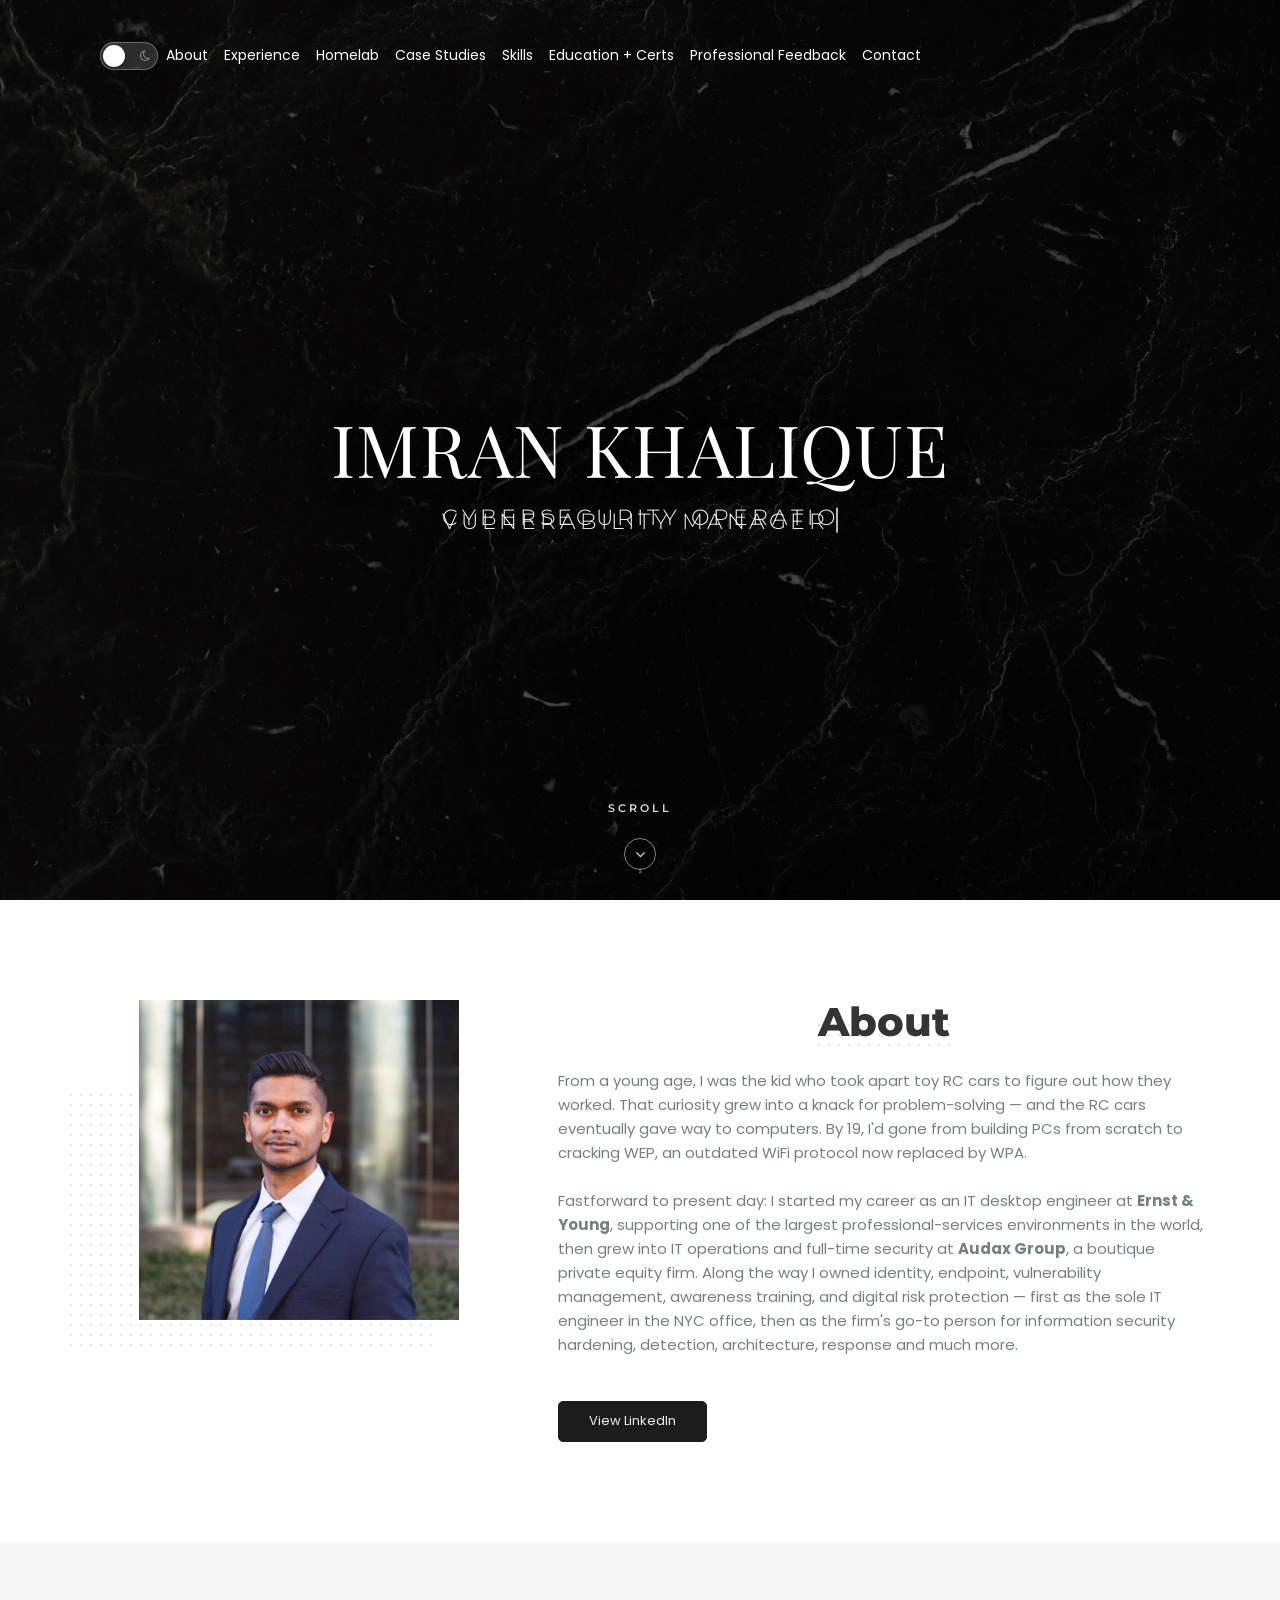
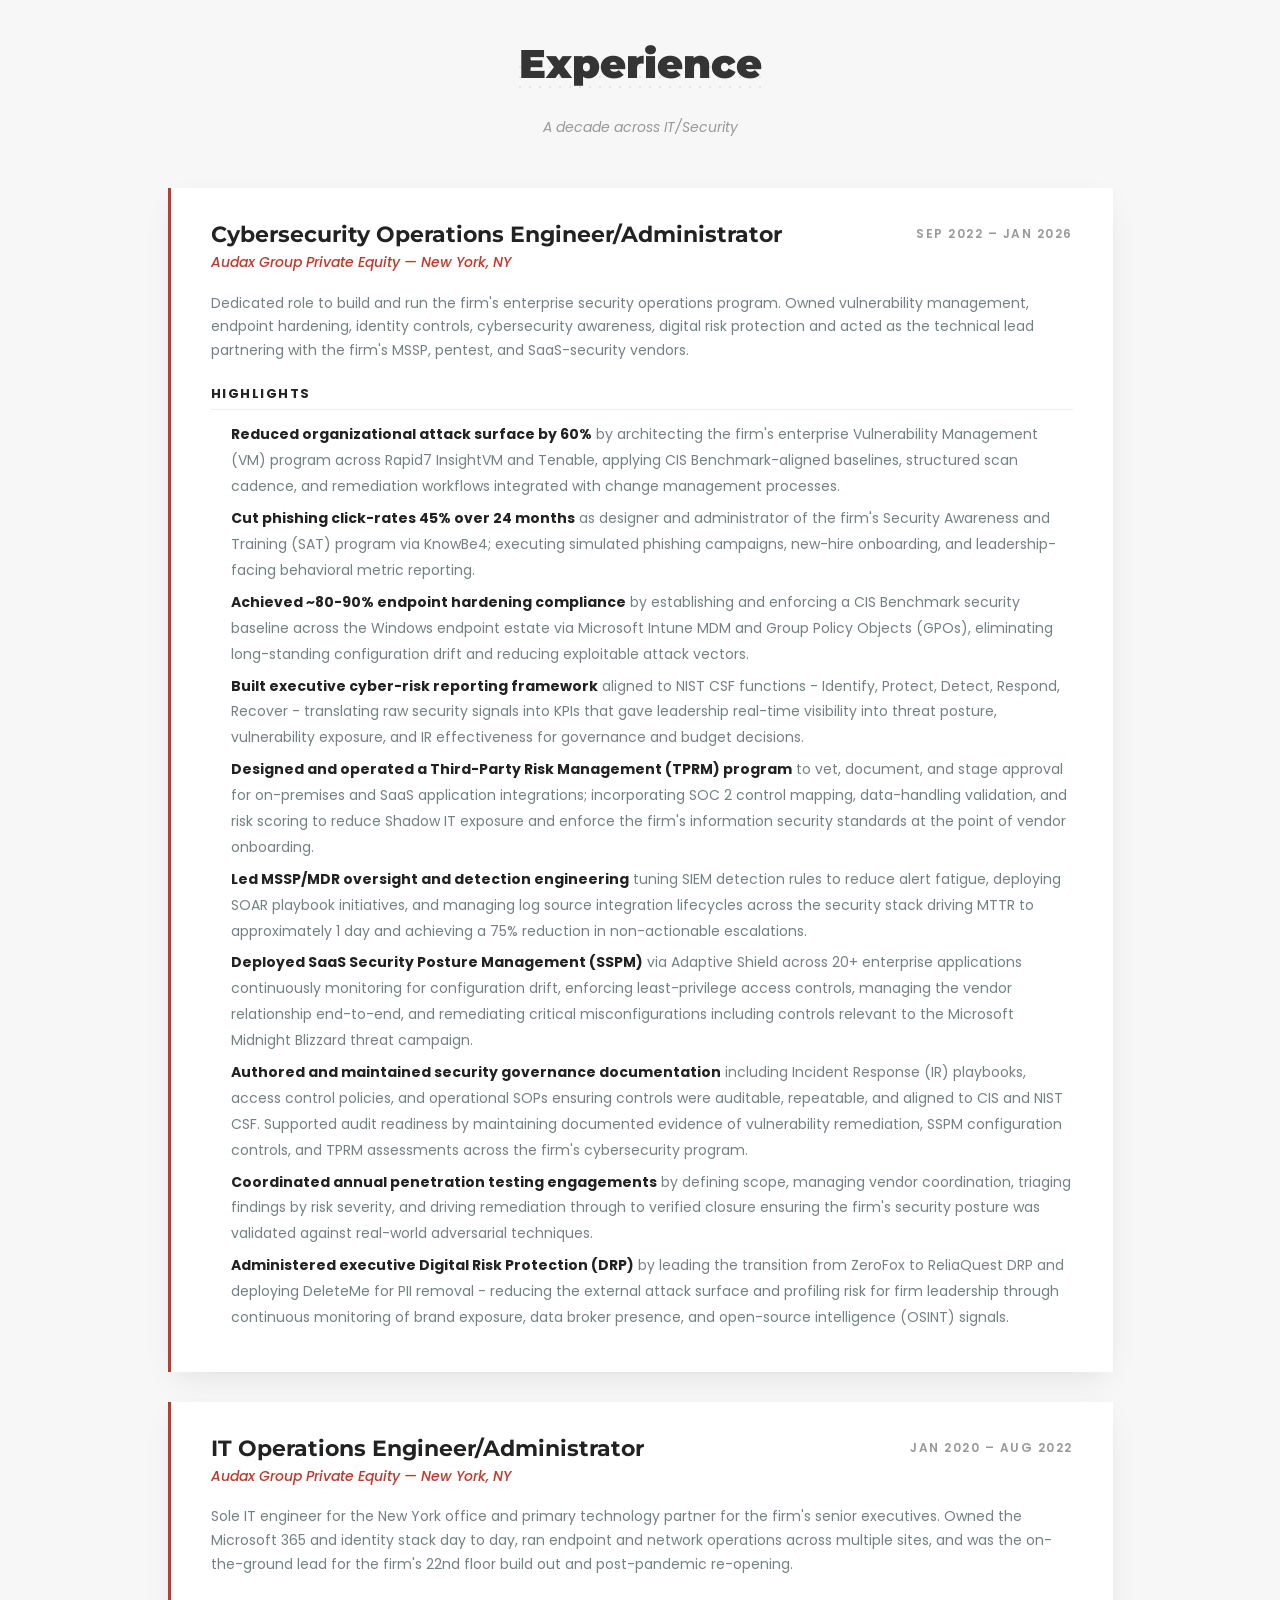
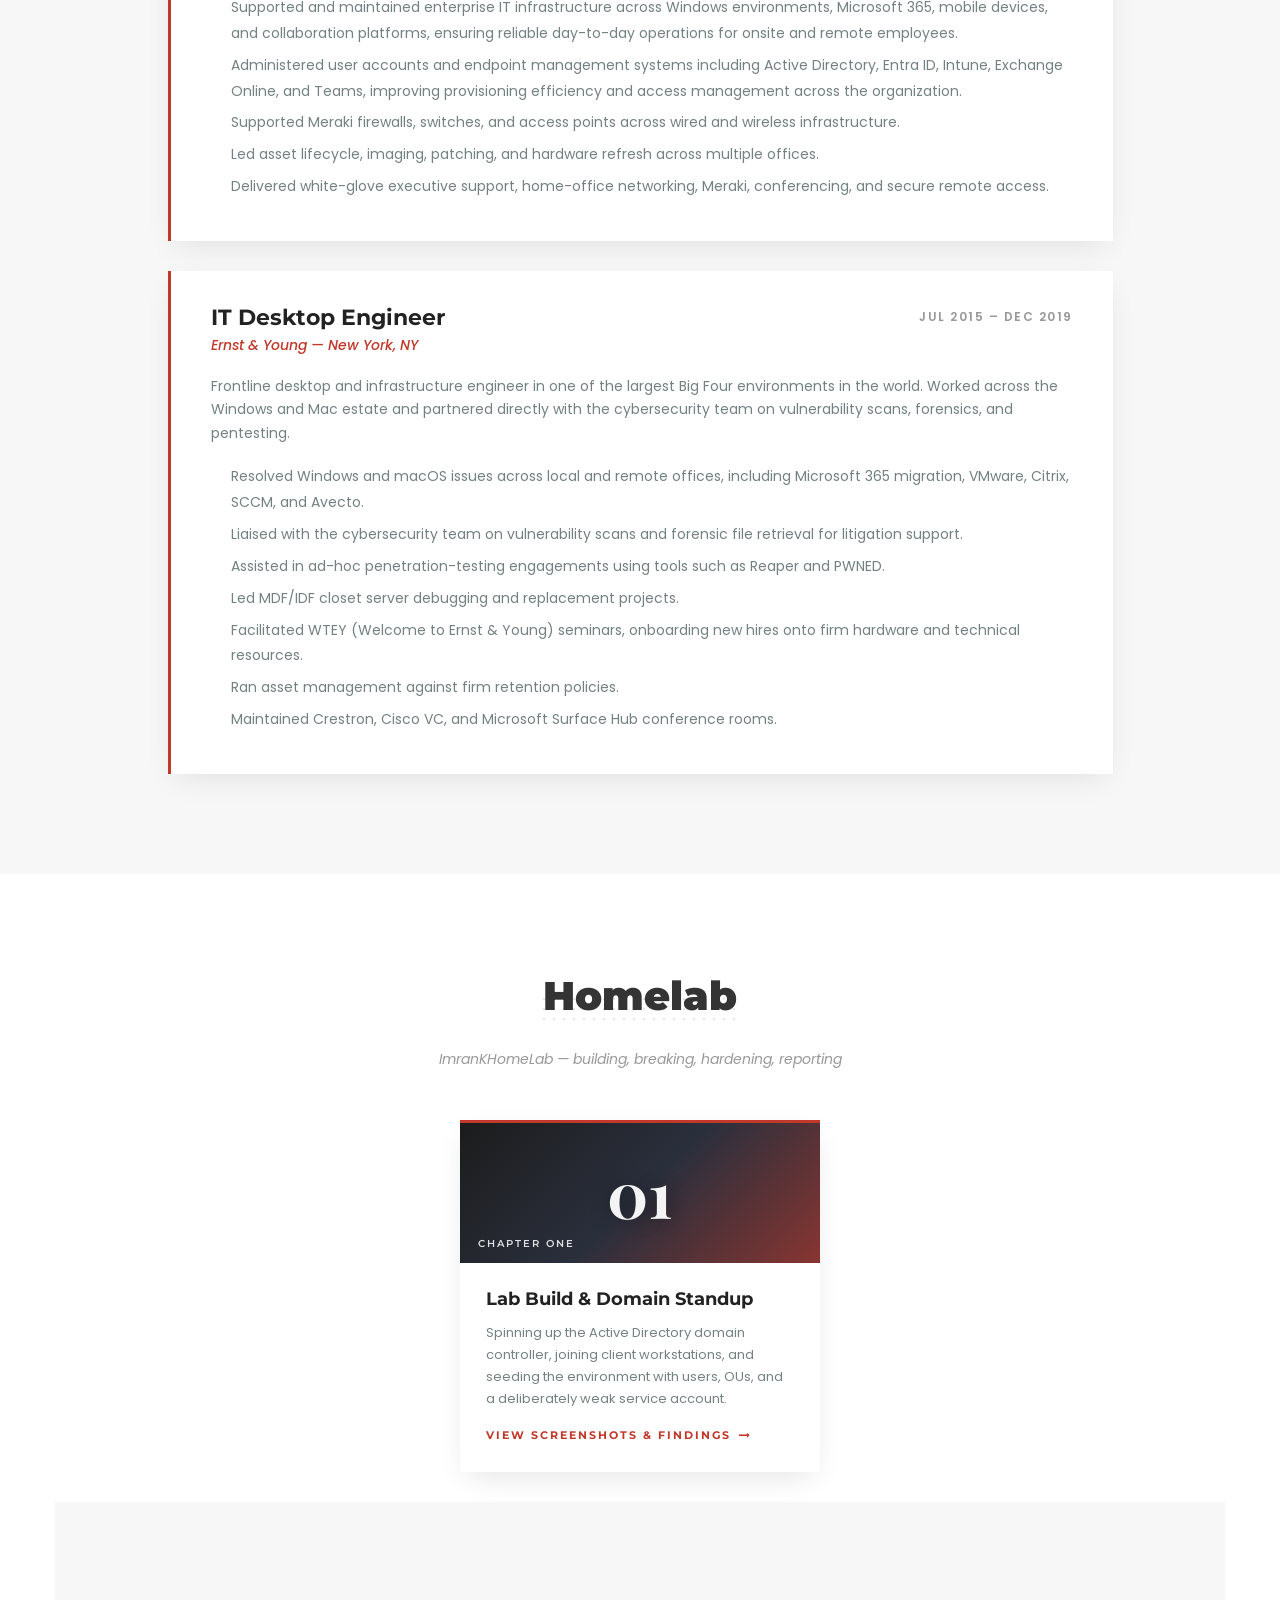
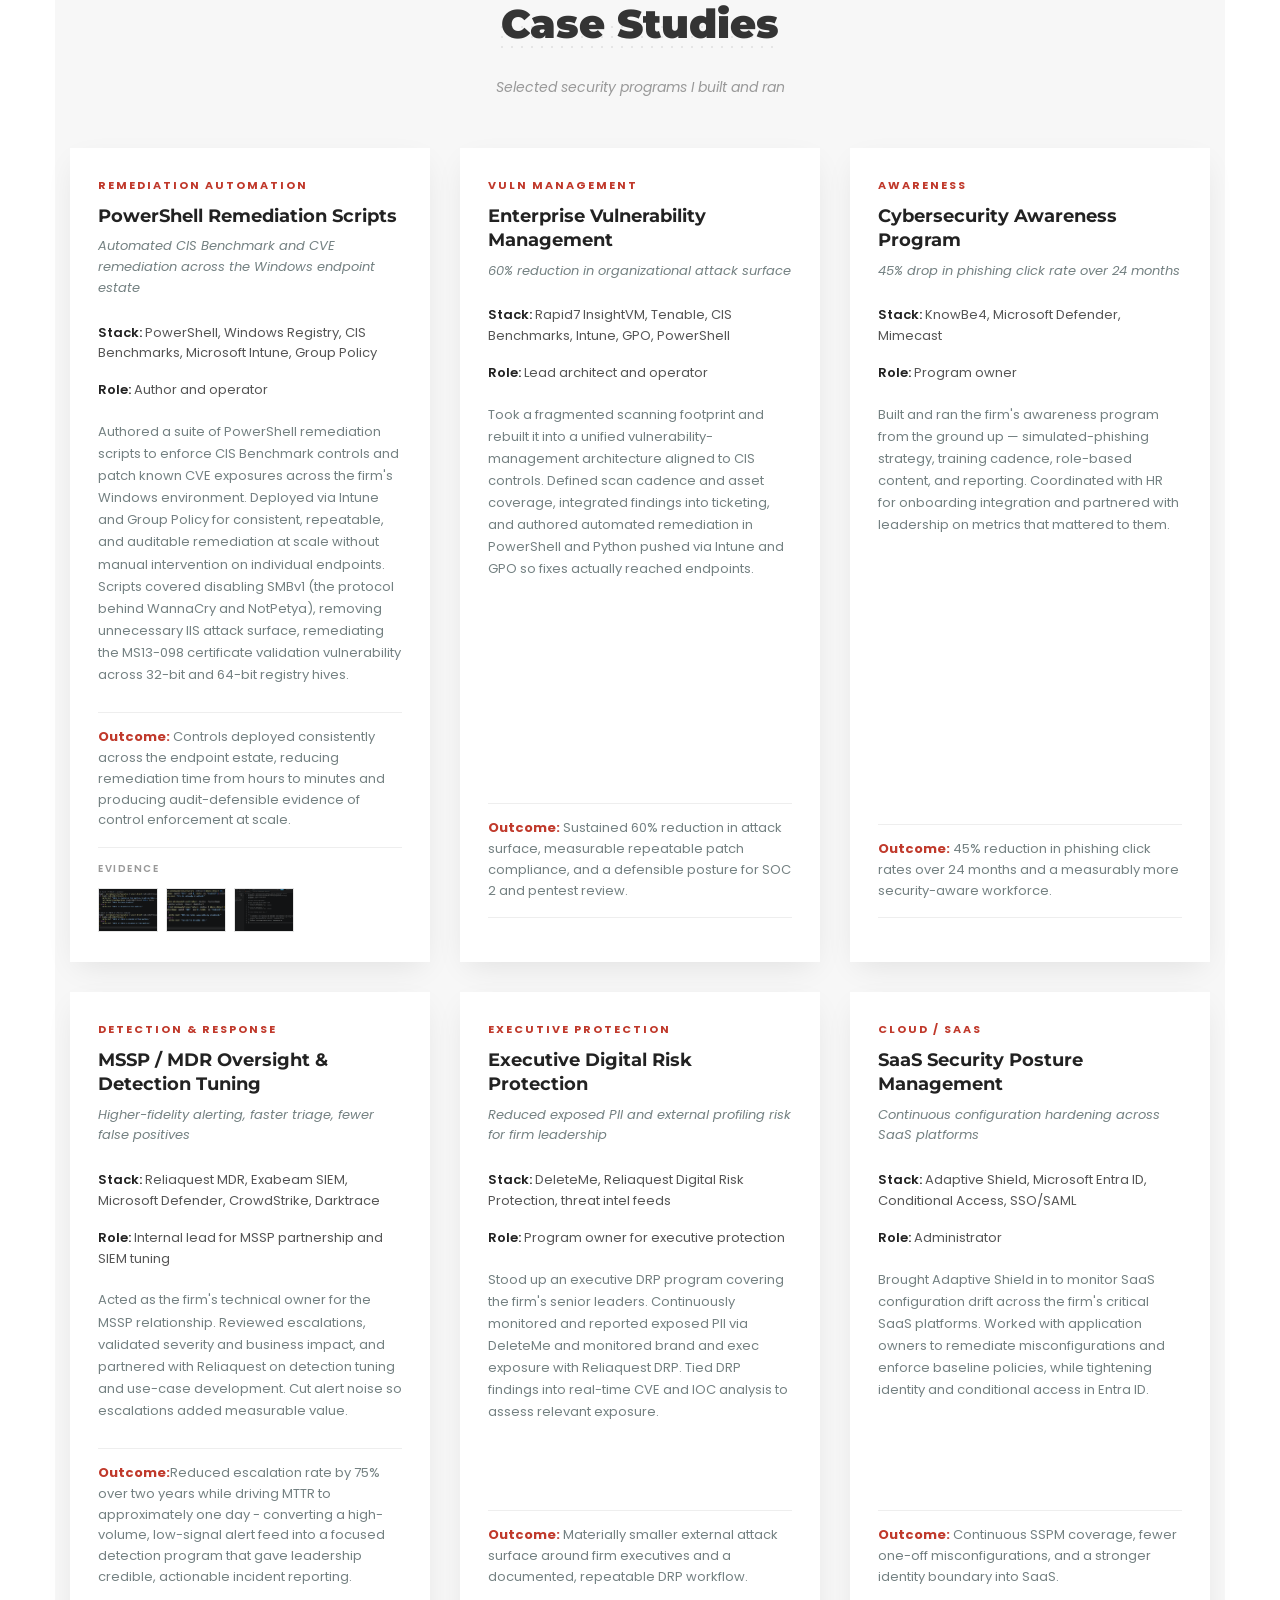
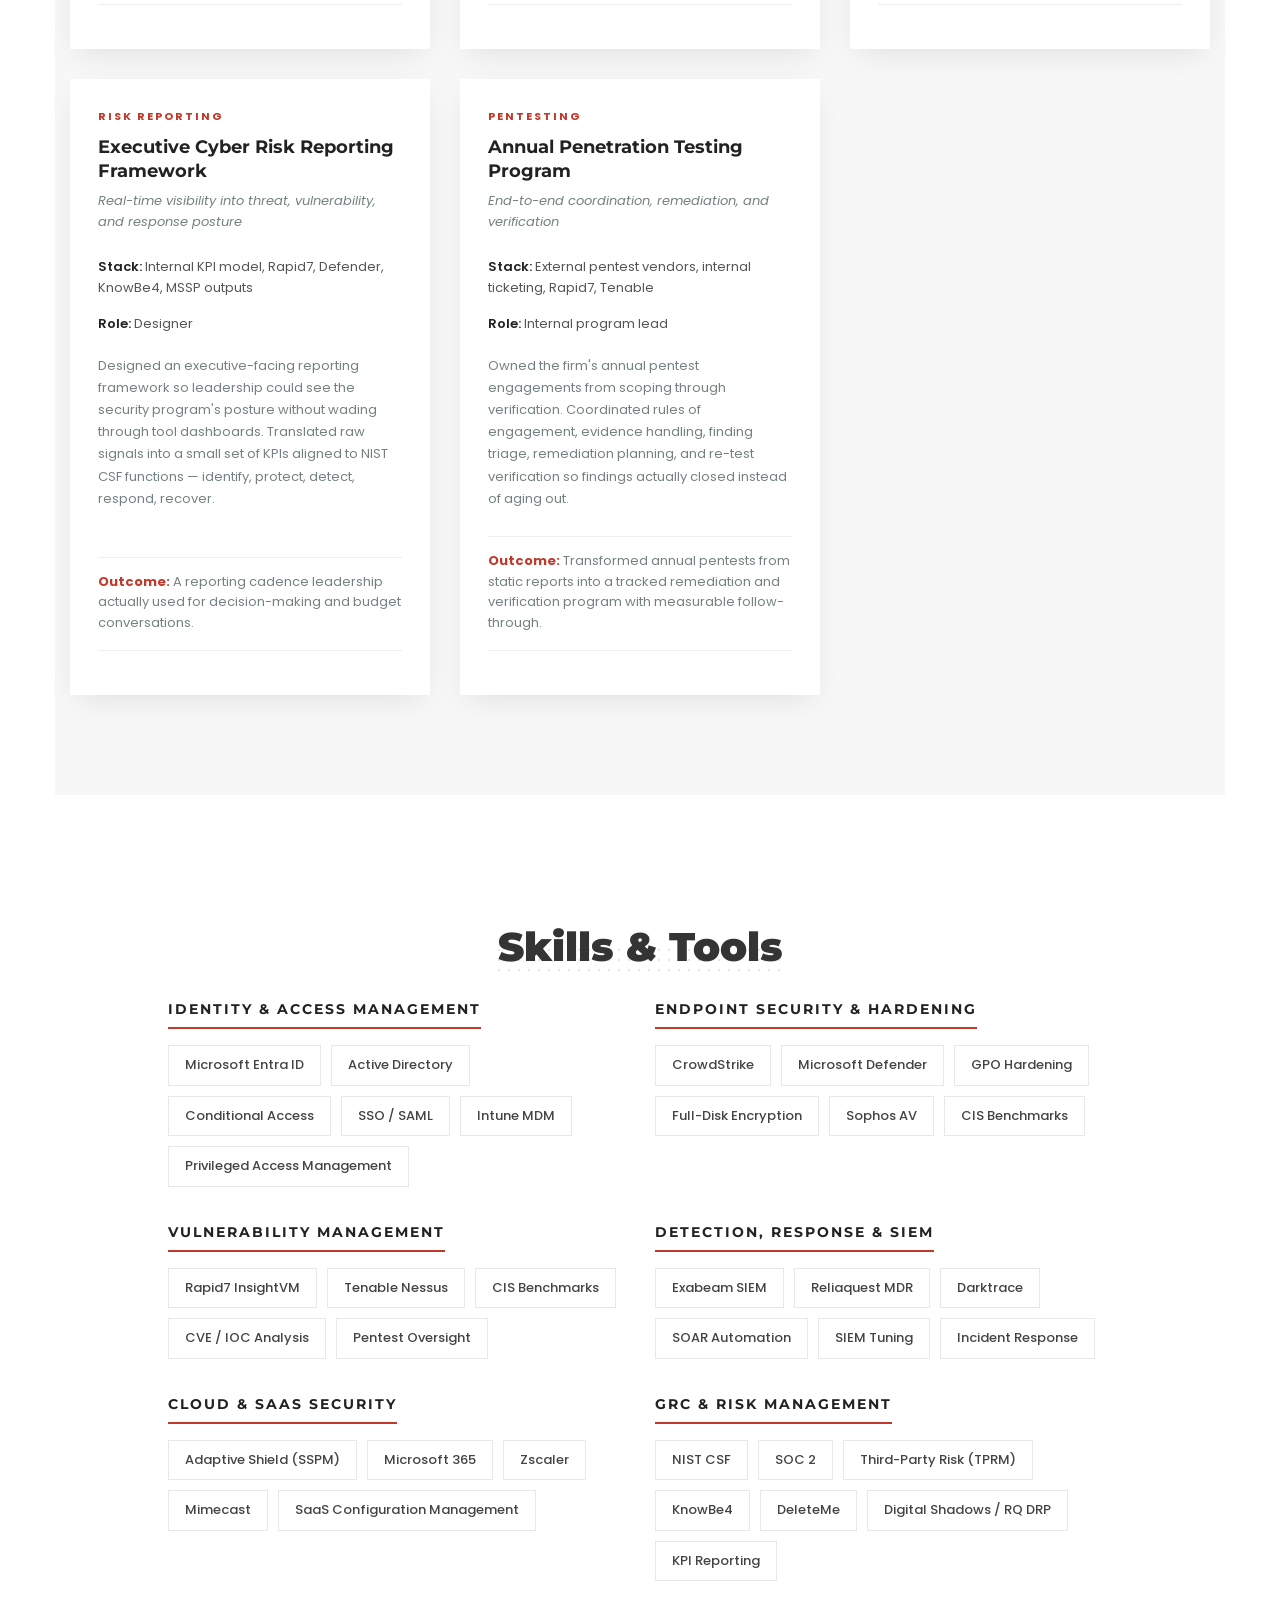
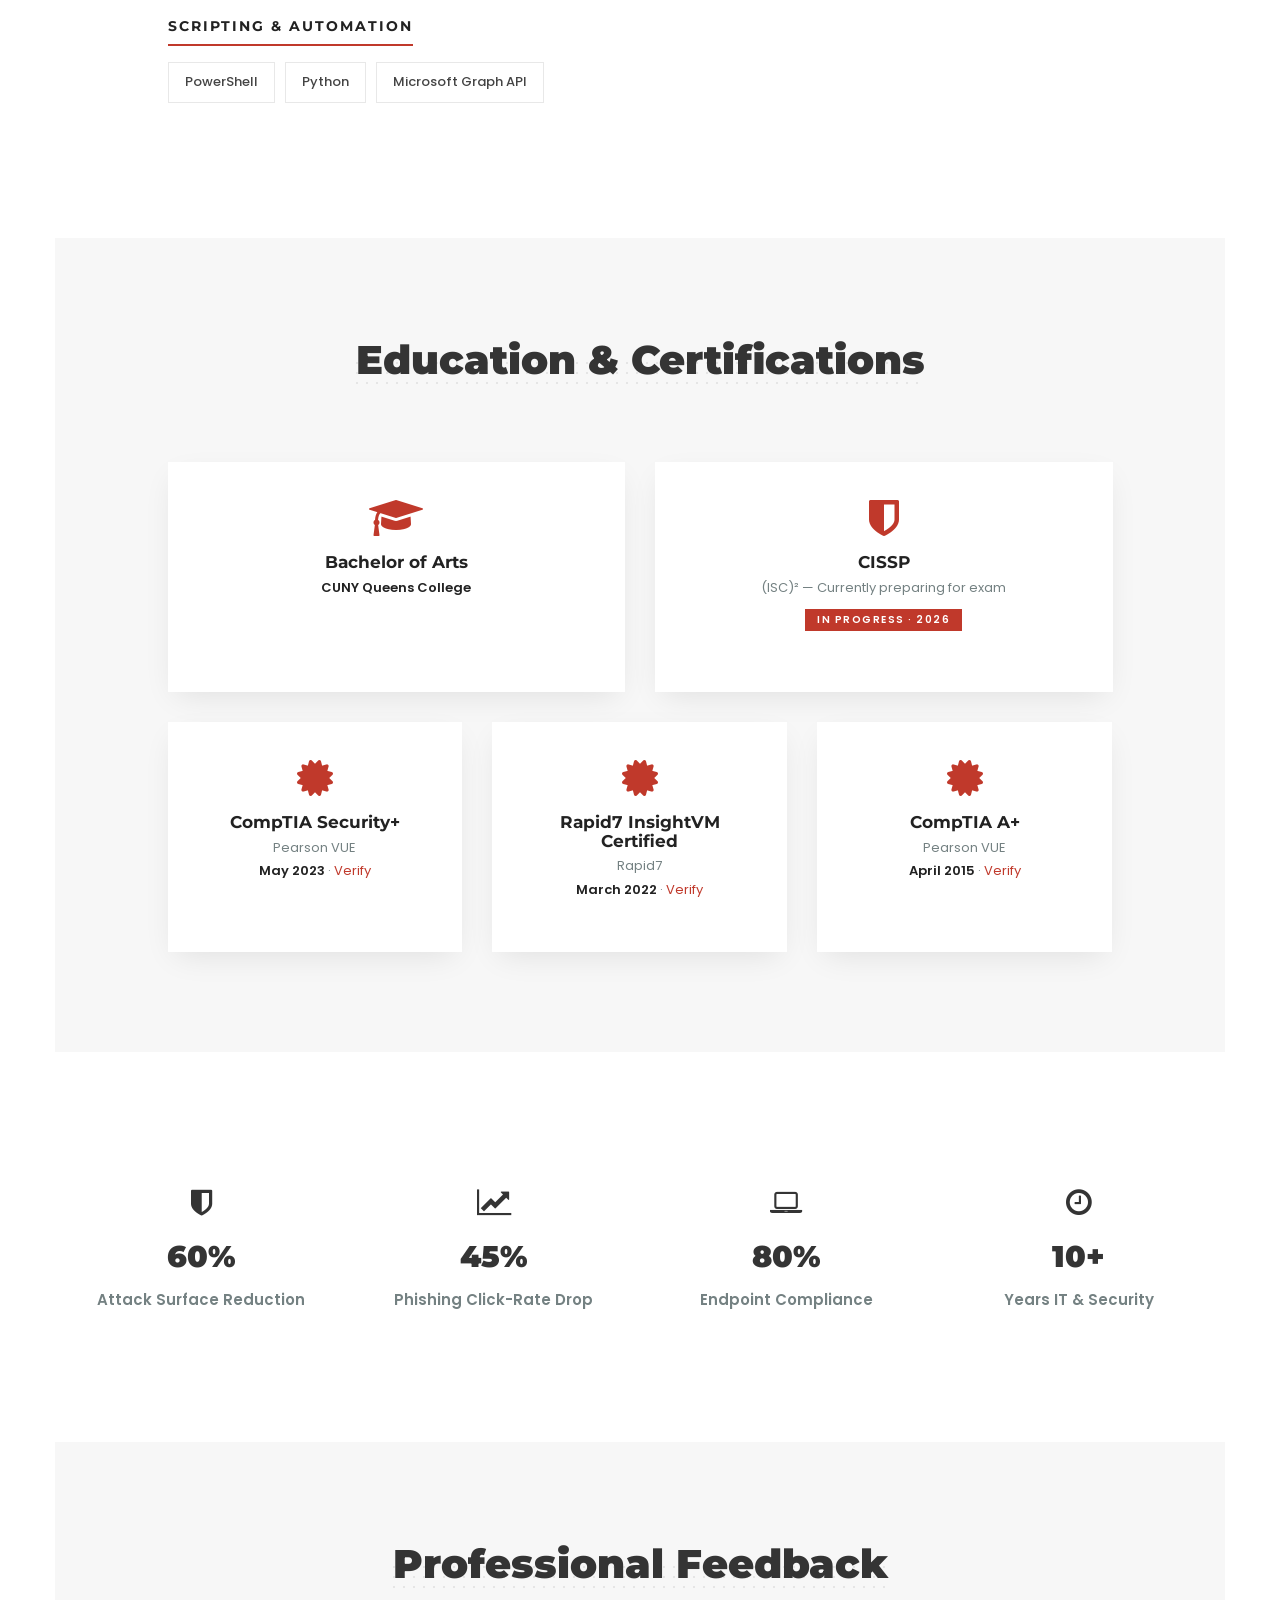
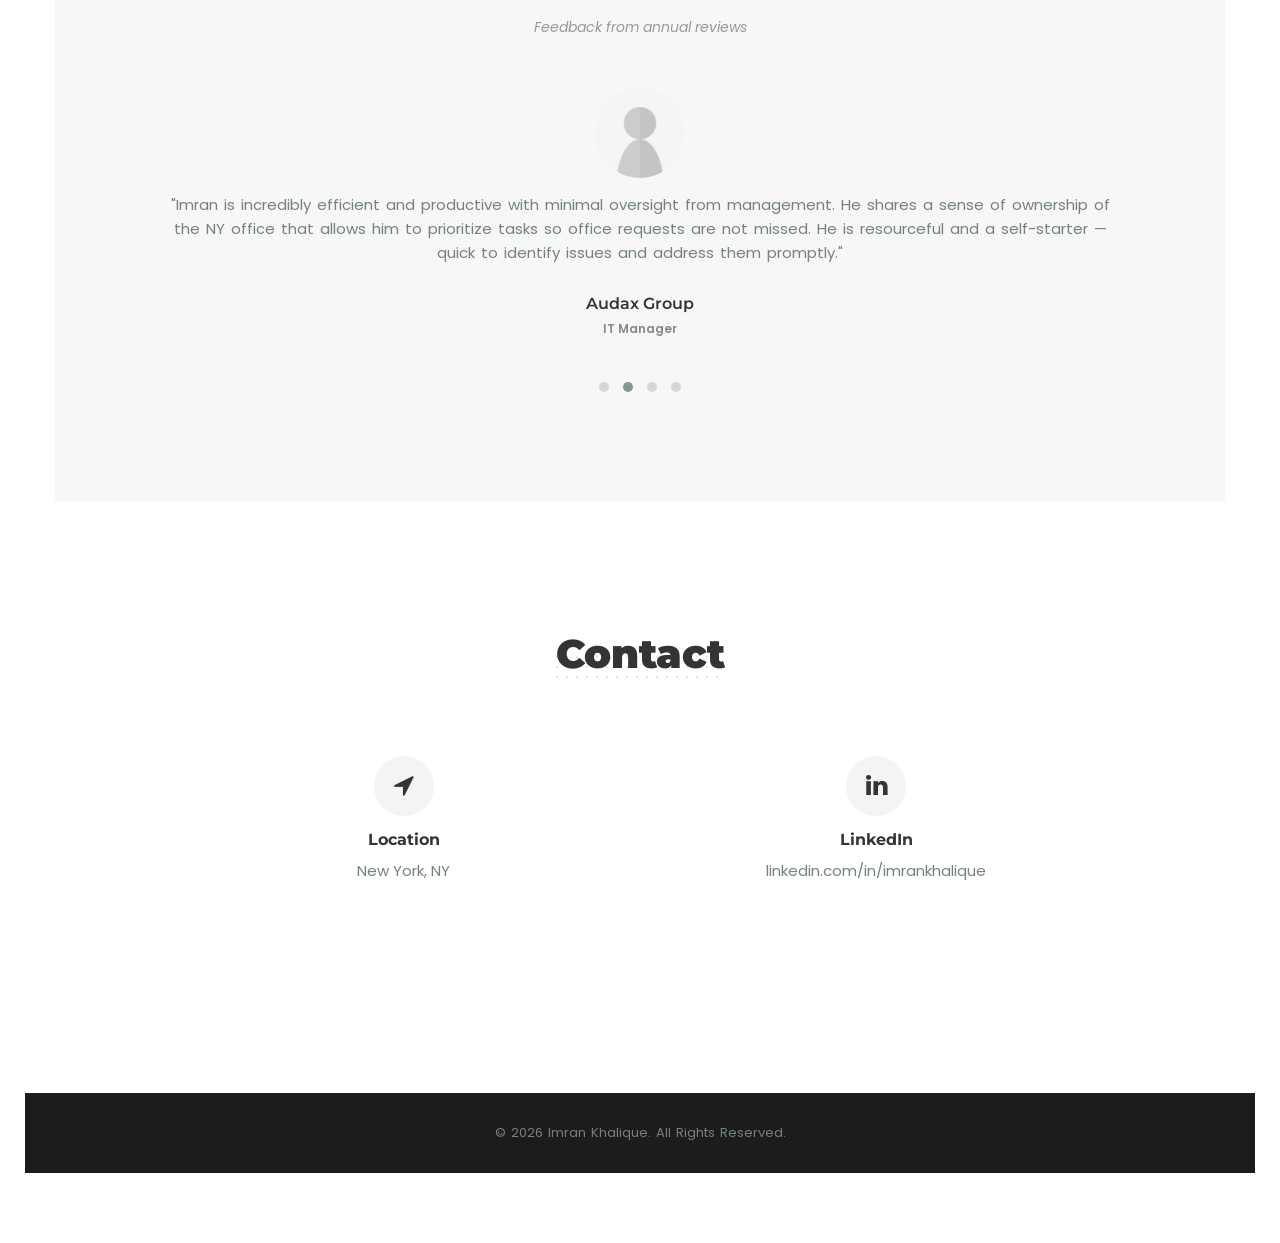
==== commit fce45e21: "Update index.html" ====
--- a/index.html
+++ b/index.html
@@ -259,6 +259,7 @@
                             <span class="ch-cta">View screenshots &amp; findings <i class="fa fa-long-arrow-right" aria-hidden="true"></i></span>
                         </div>
                     </a>
+                    <!---
                     <a class="homelab-card" href="homelab/chapter-2.html">
                         <div class="ch-banner">
                             <span class="ch-num">02</span>
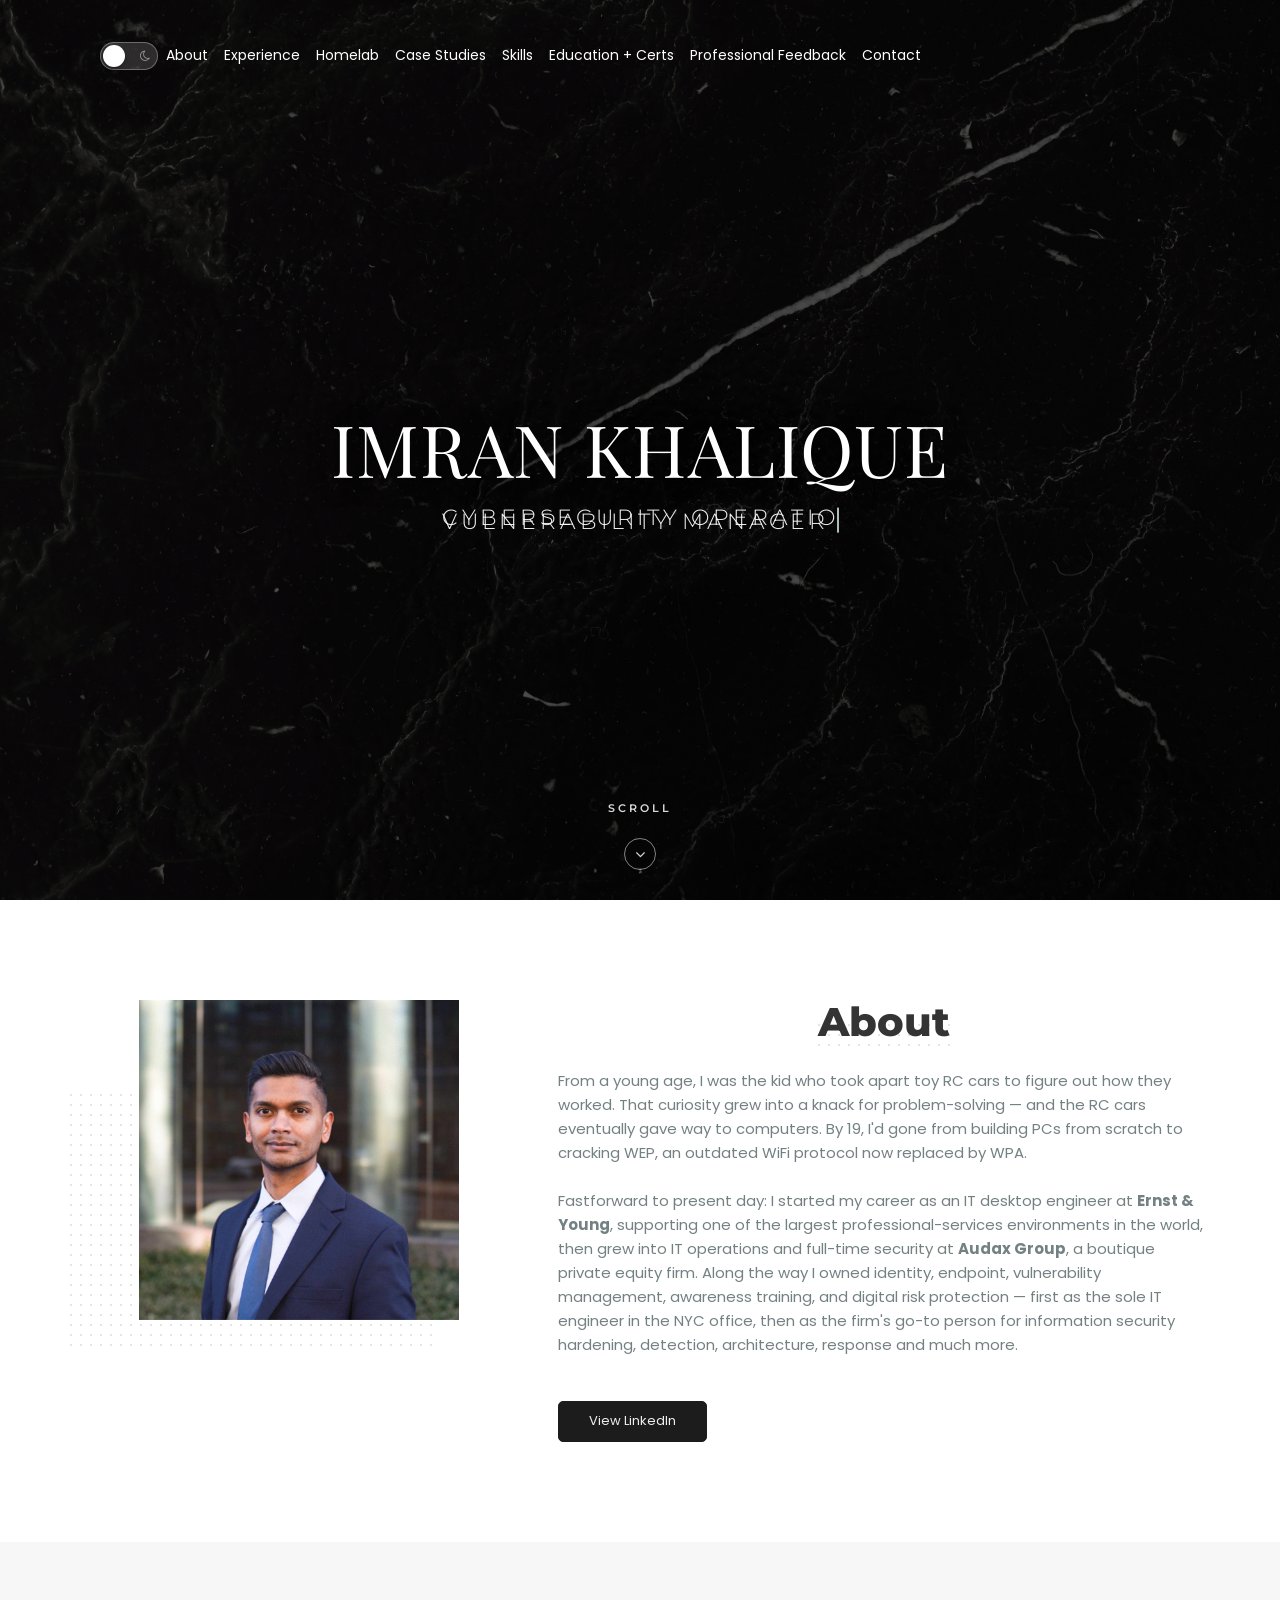
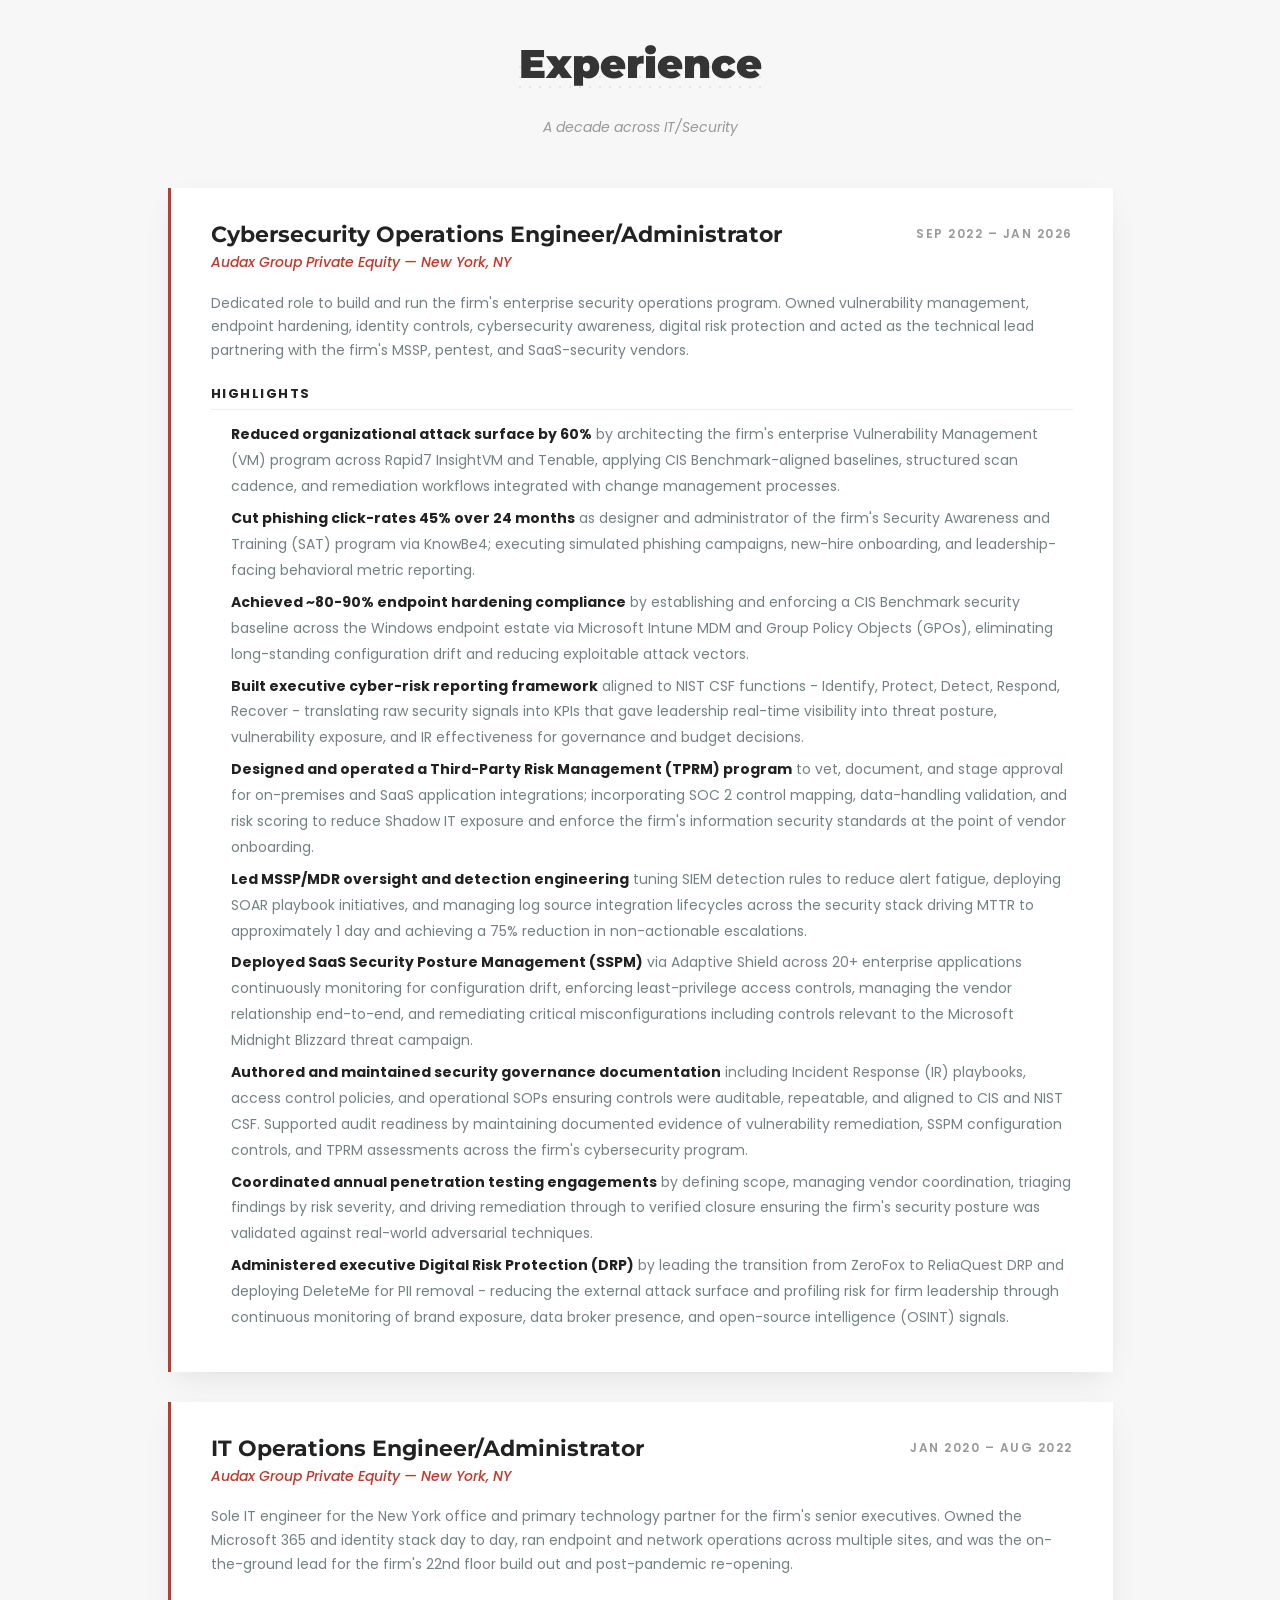
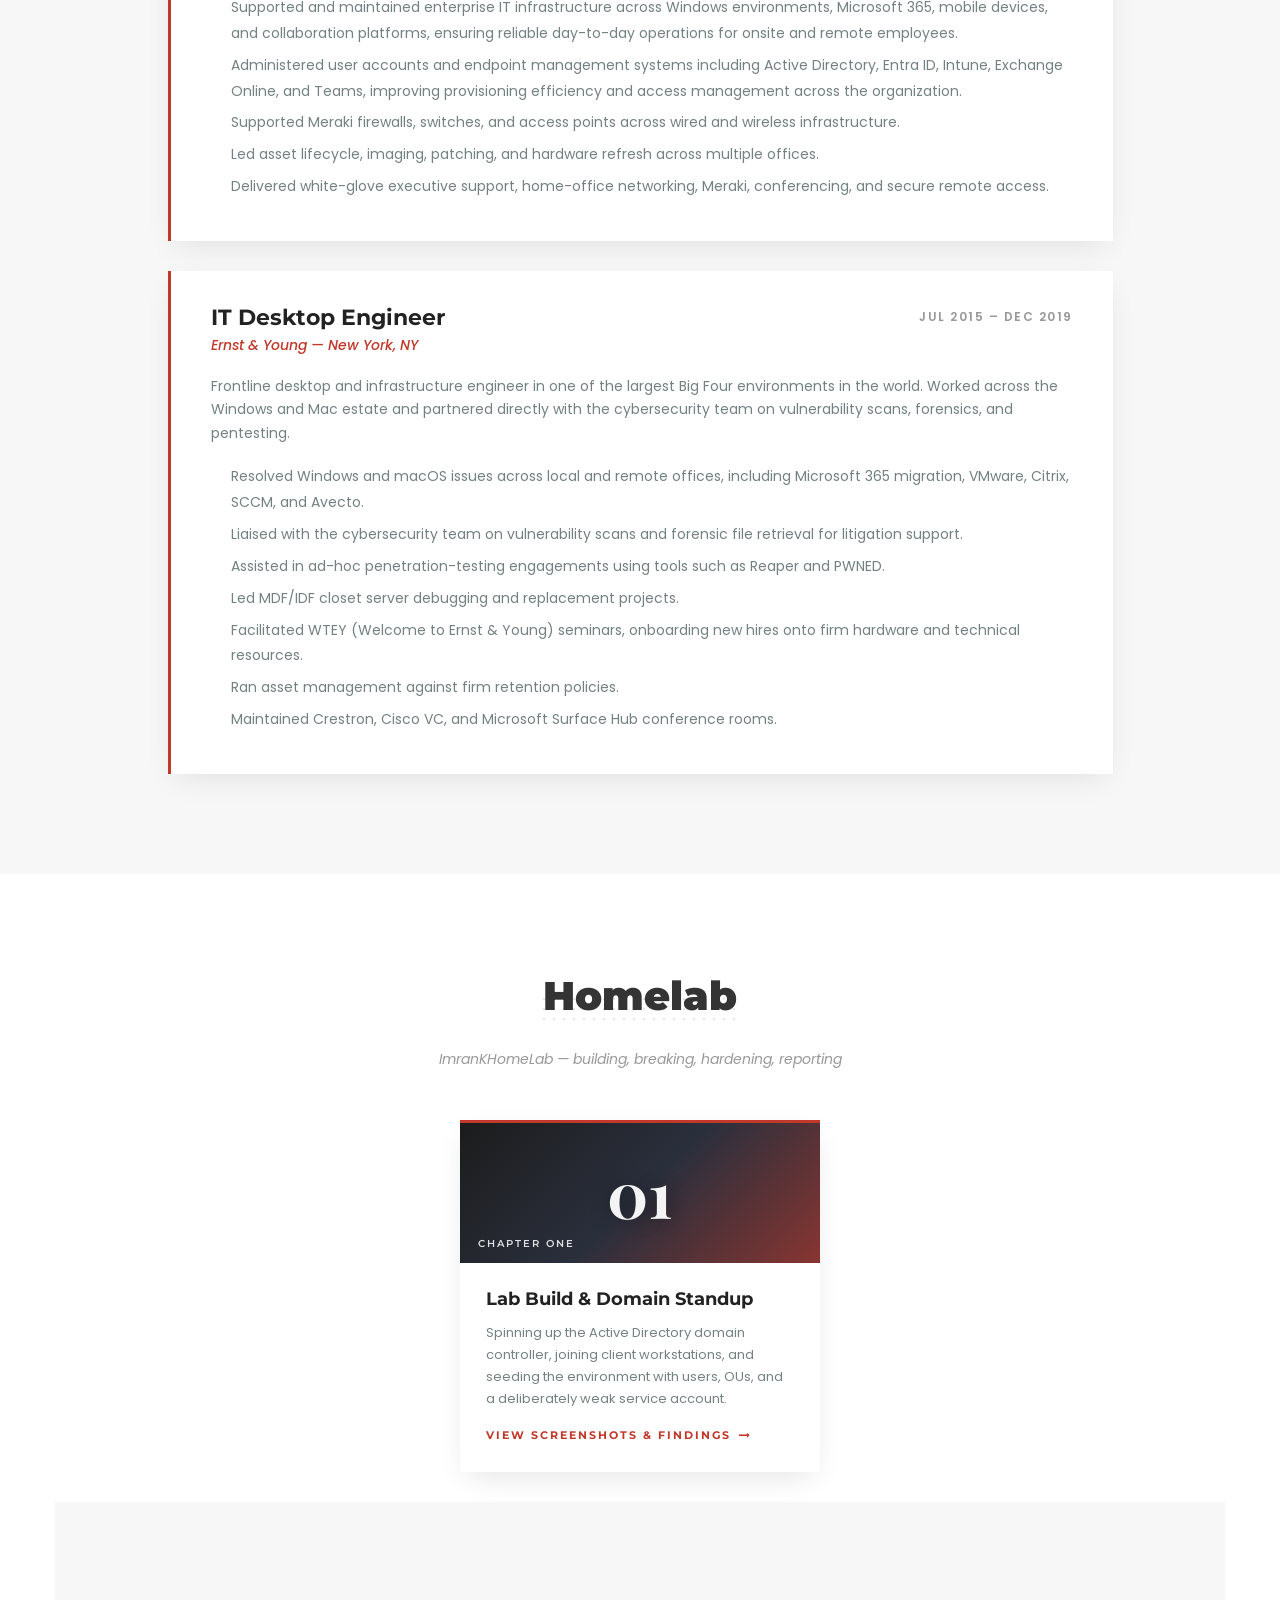
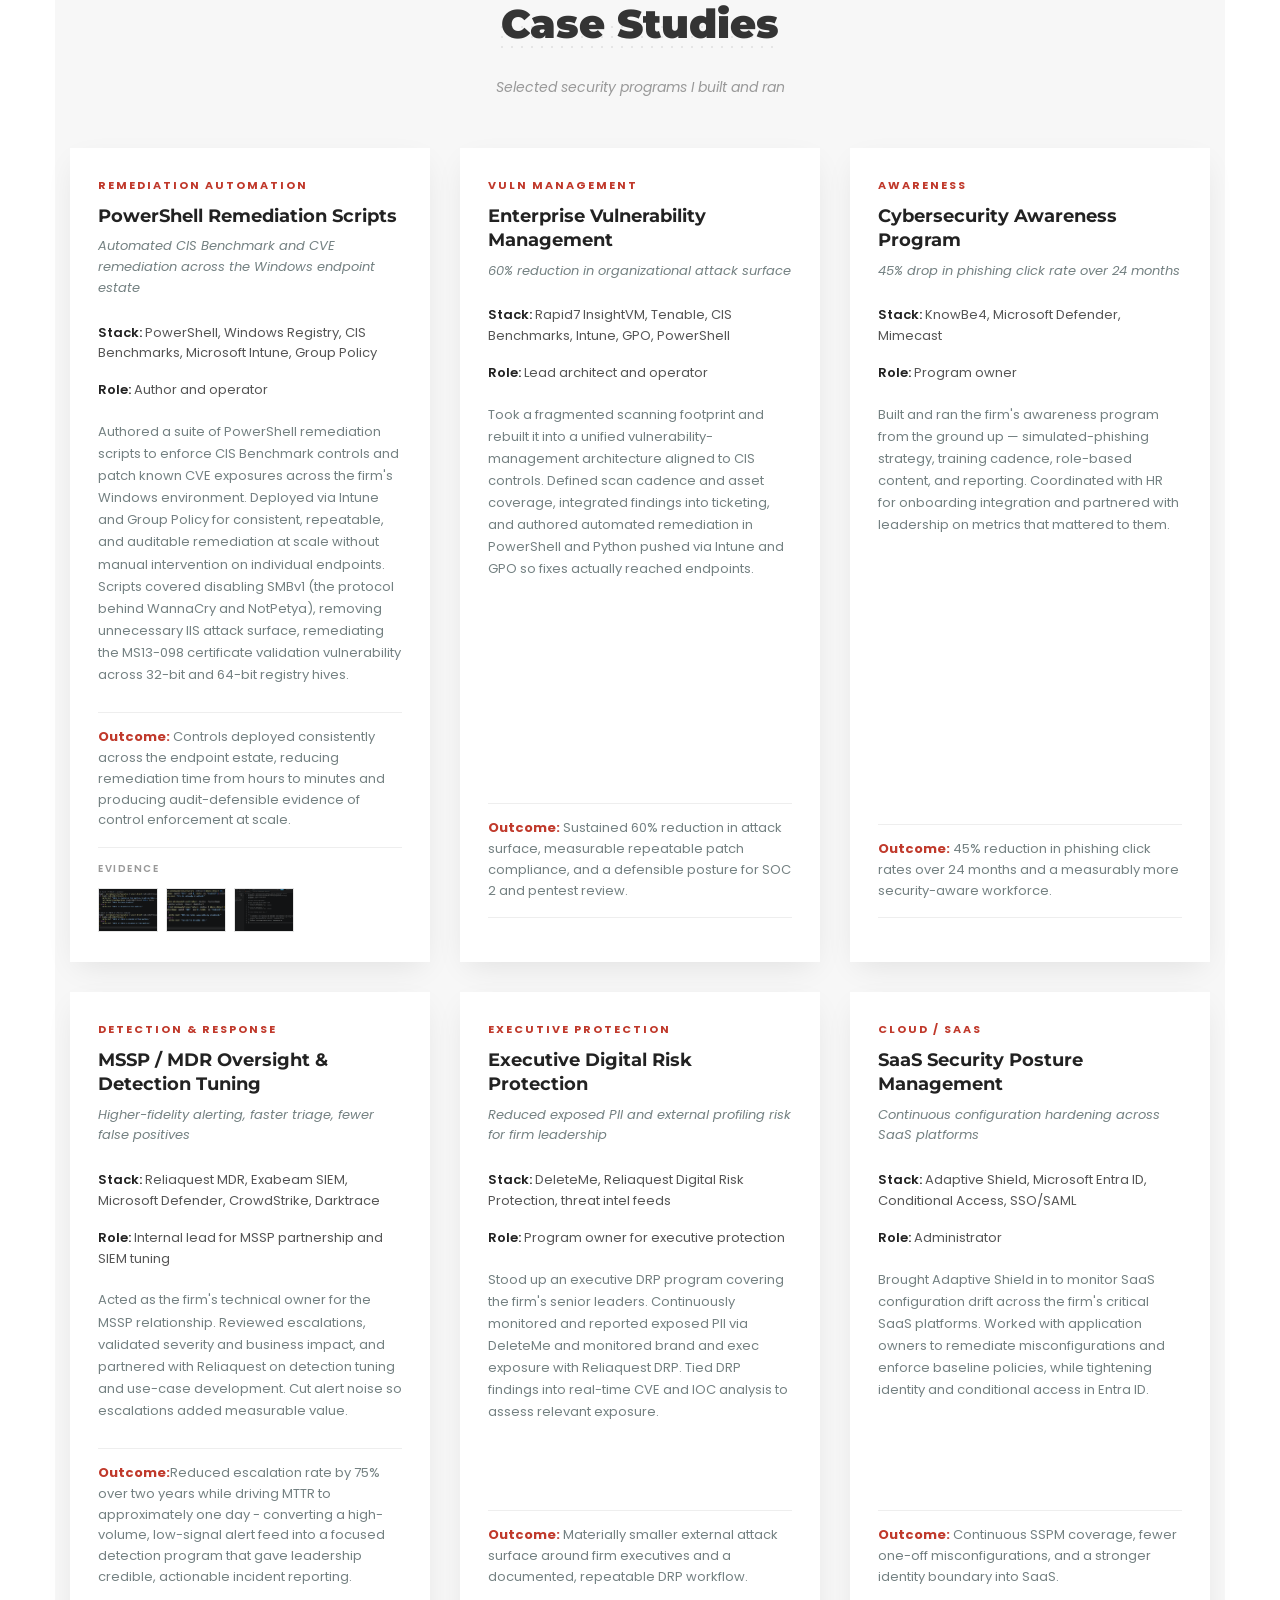
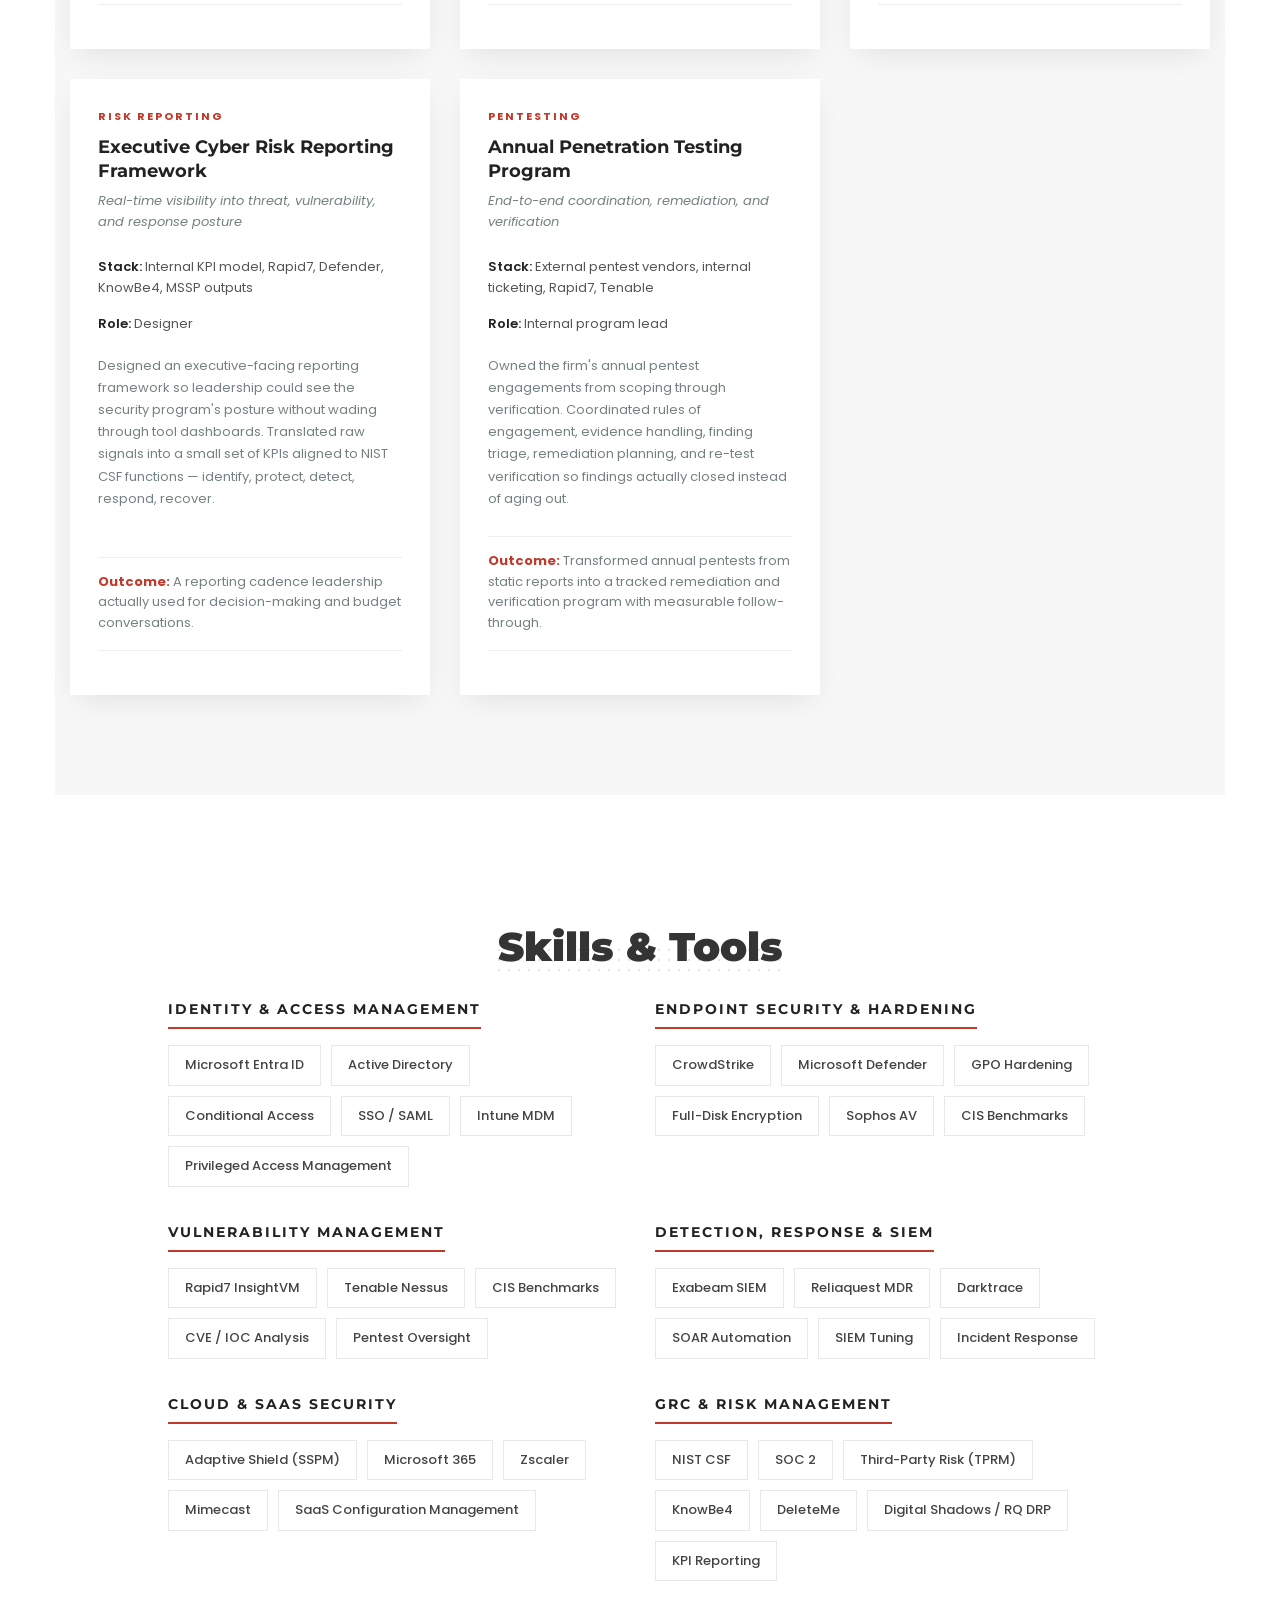
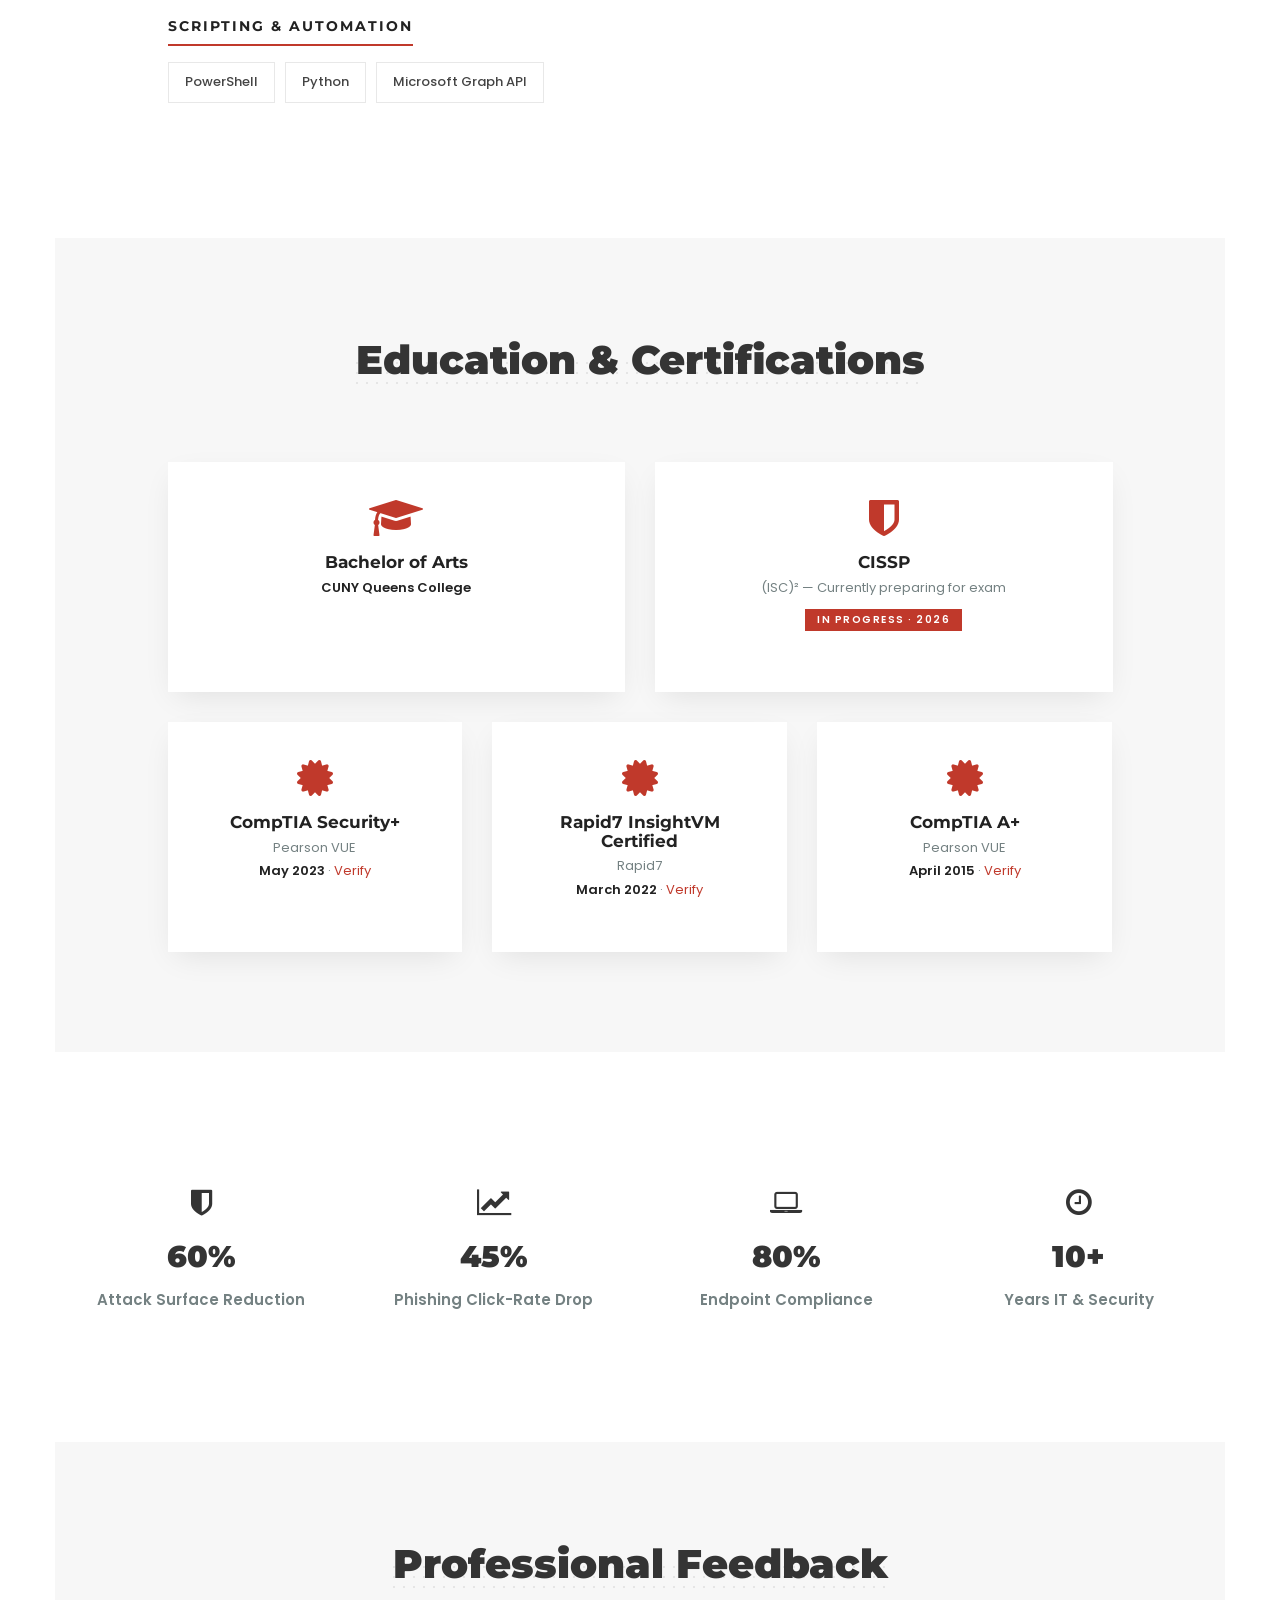
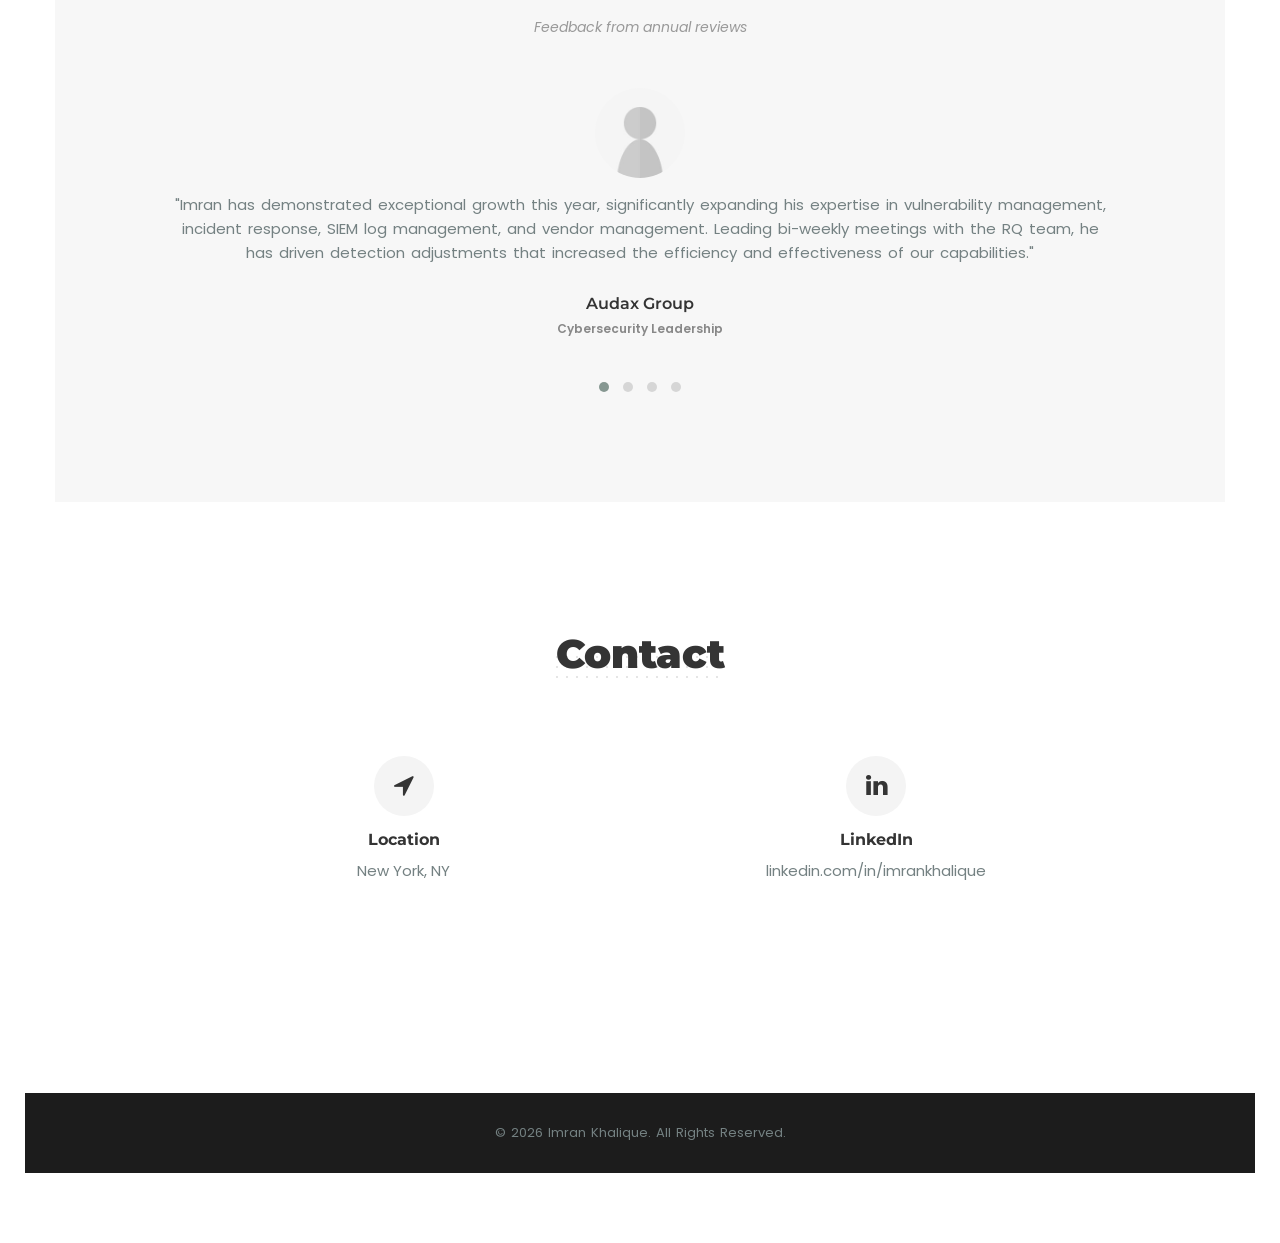
==== commit 1f721359: "Update index.html" ====
--- a/index.html
+++ b/index.html
@@ -83,7 +83,7 @@
                     </div>
                     <ul class="nav navbar-nav nav-centered">
                         <li>
-                            <a href="#" data-scroll-nav="2" class="active">About</a>
+                            <a href="#" data-scroll-nav="1" class="active">About</a>
                         </li>
                         <li>
                             <a href="#" data-scroll-nav="3">Experience</a>
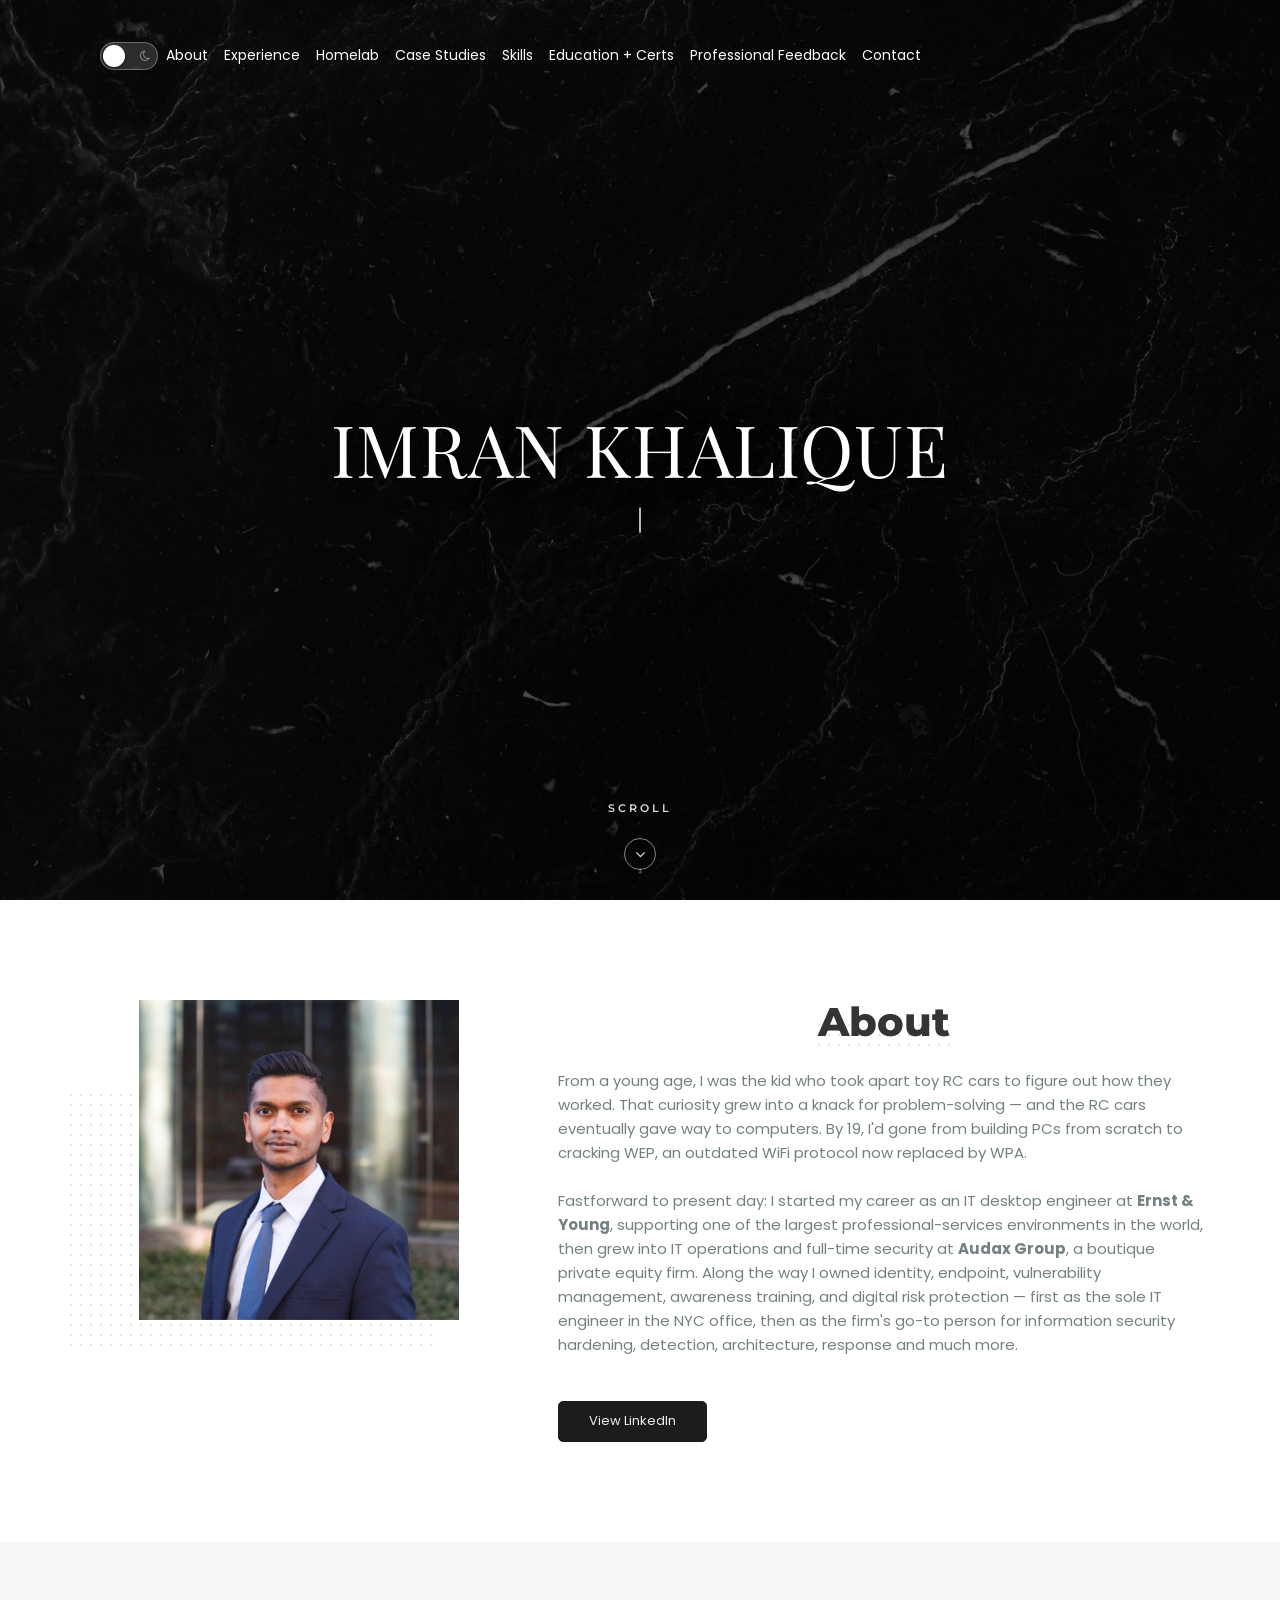
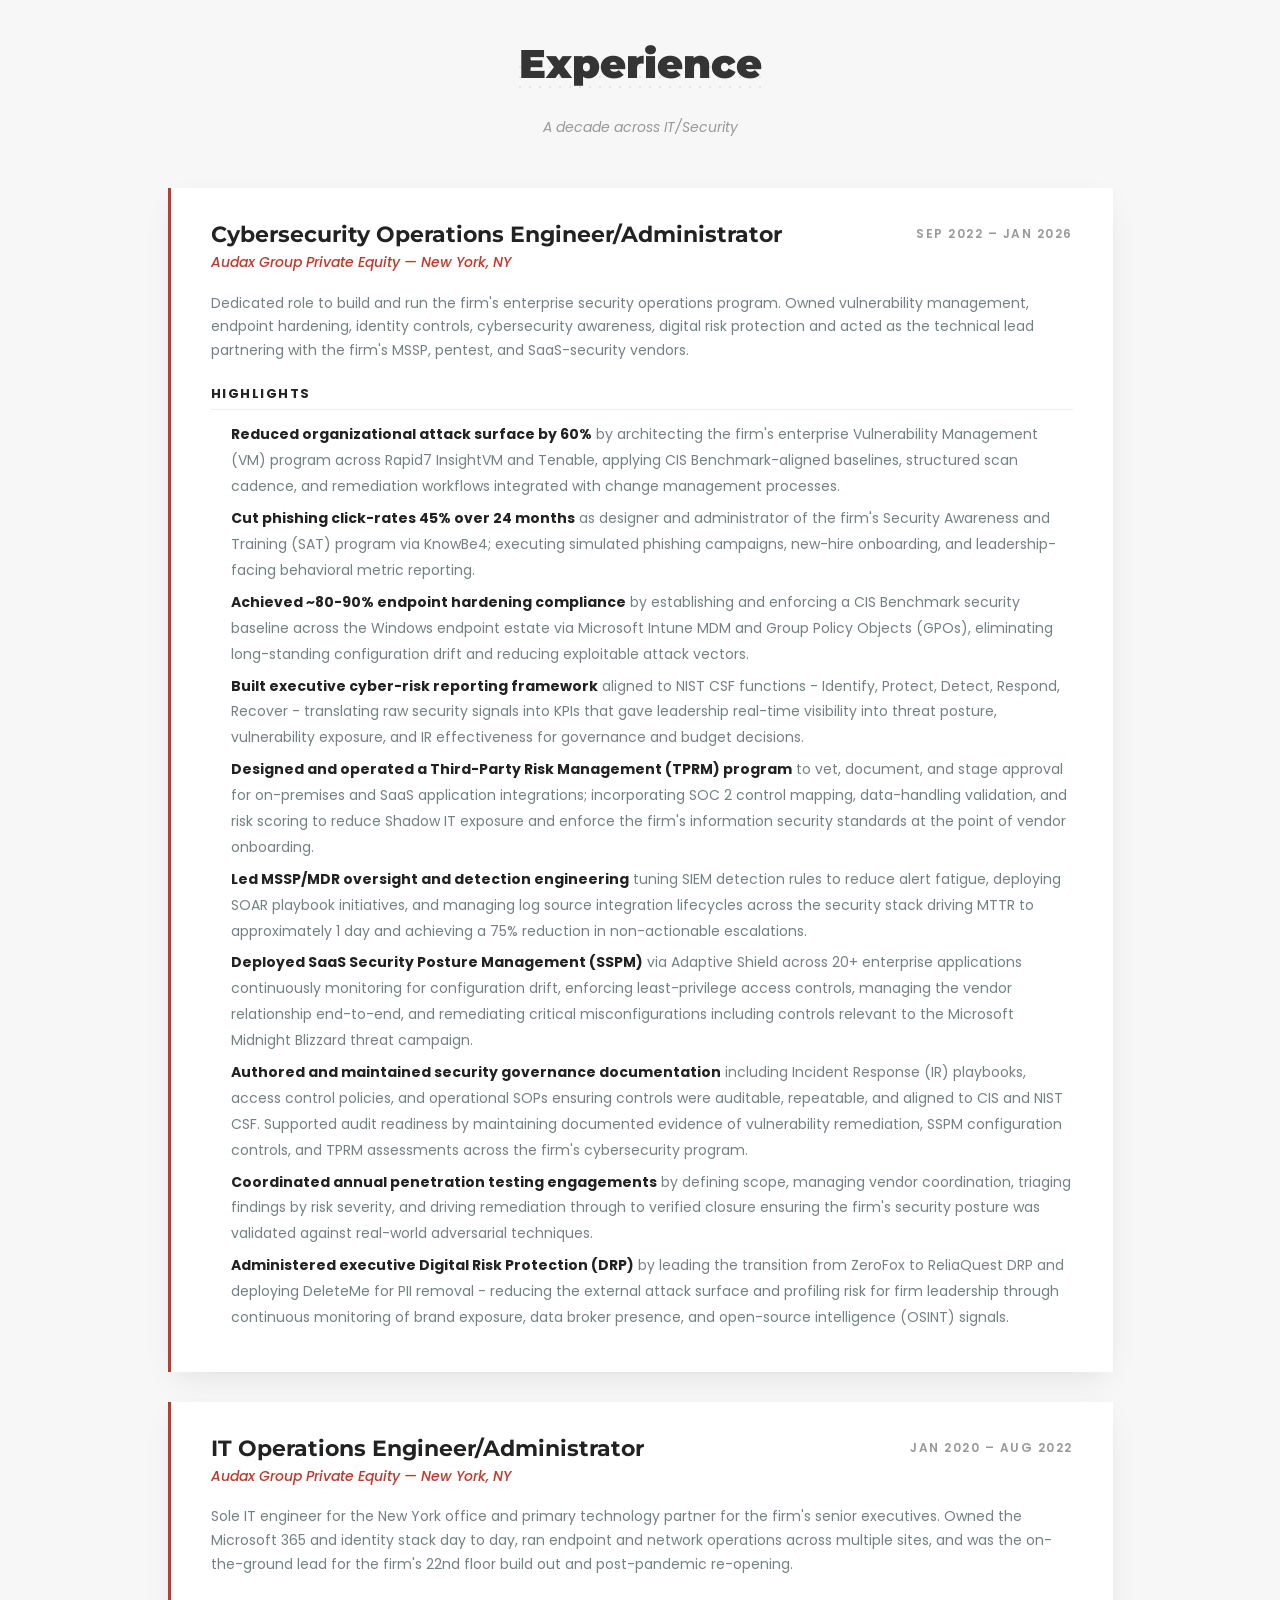
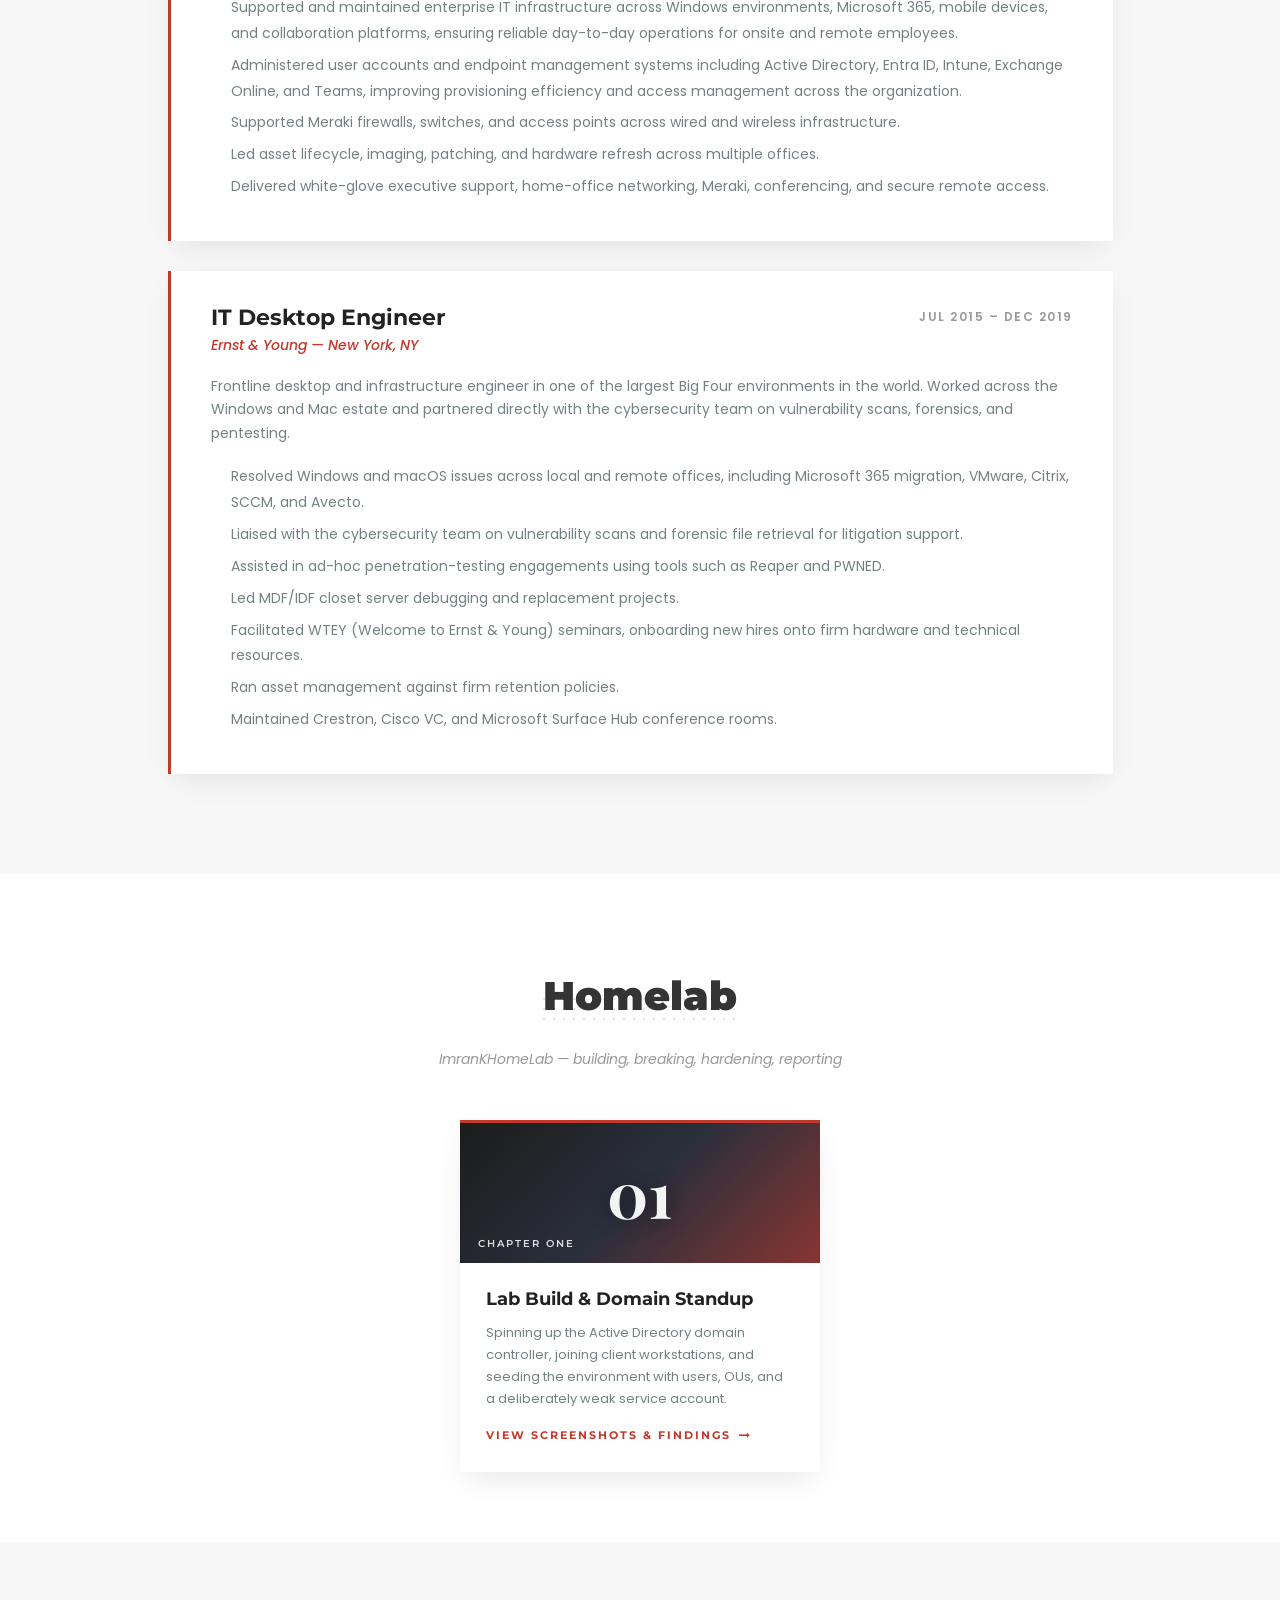
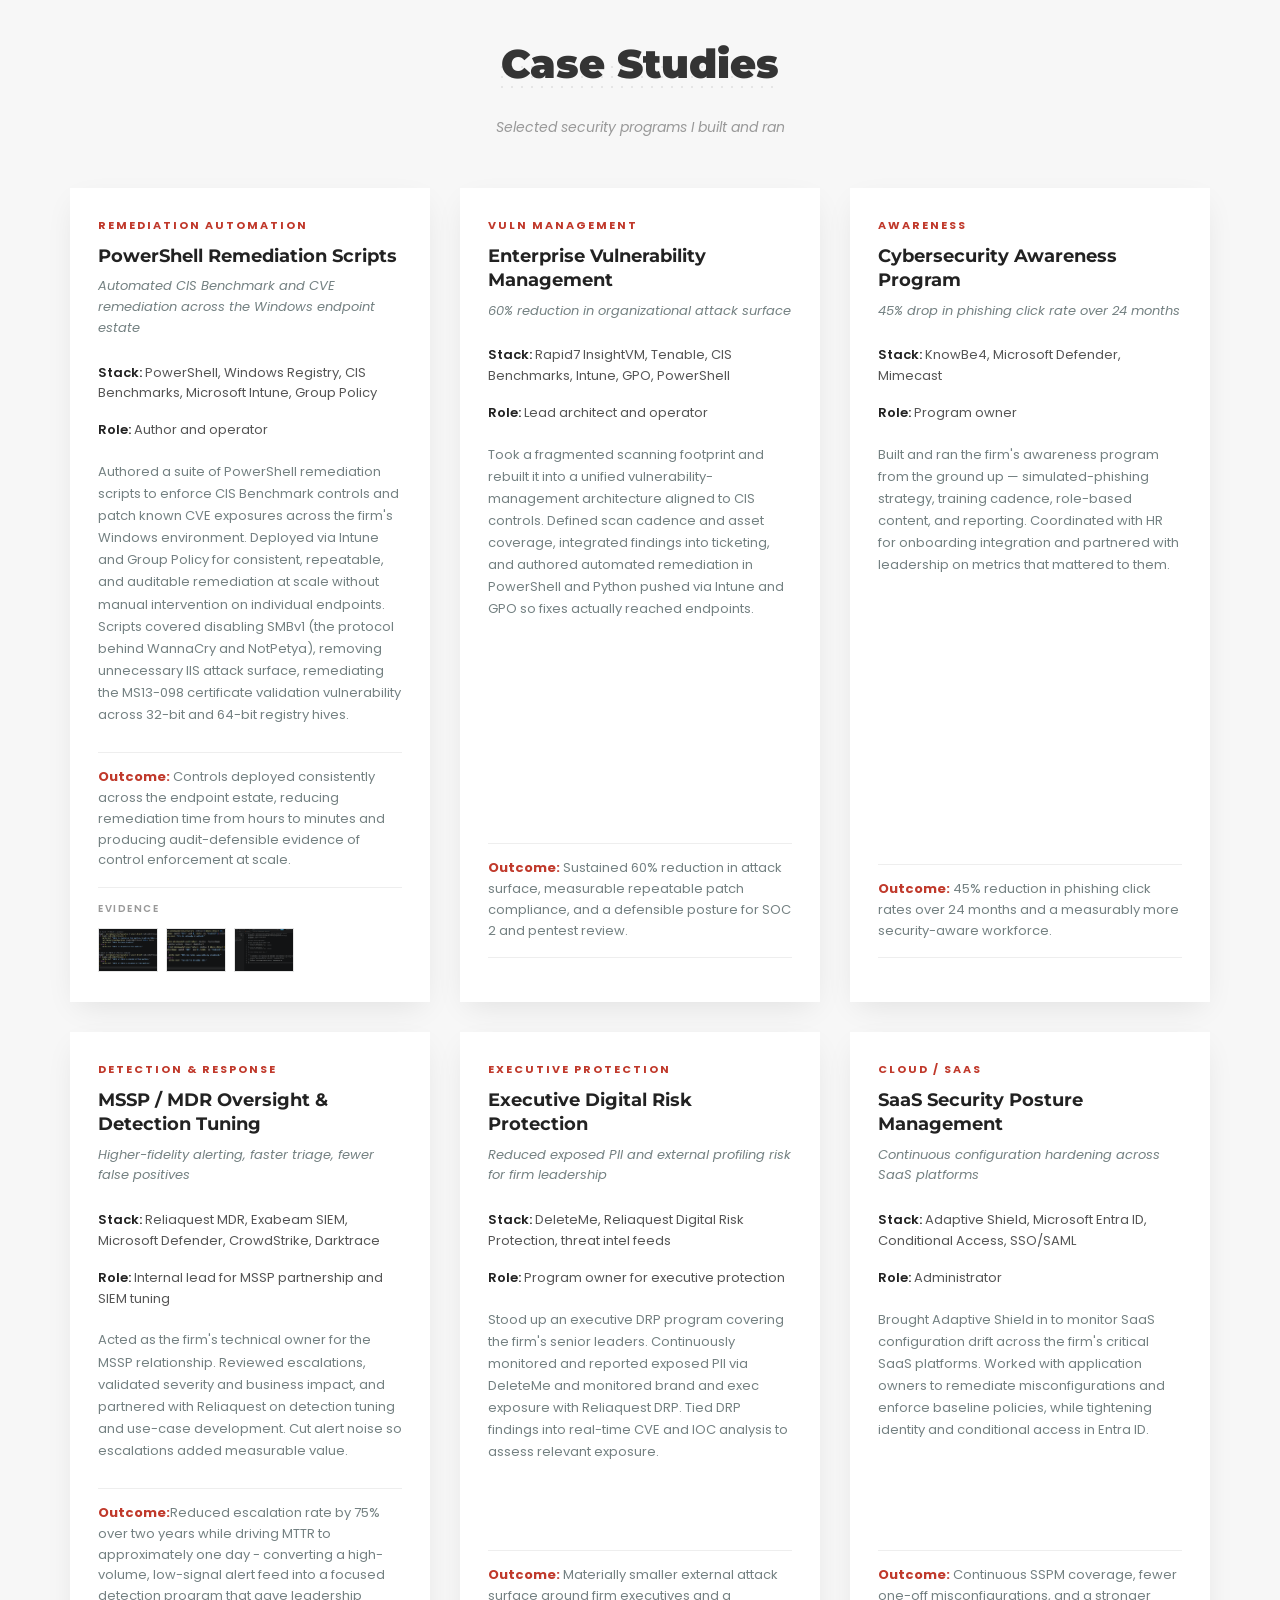
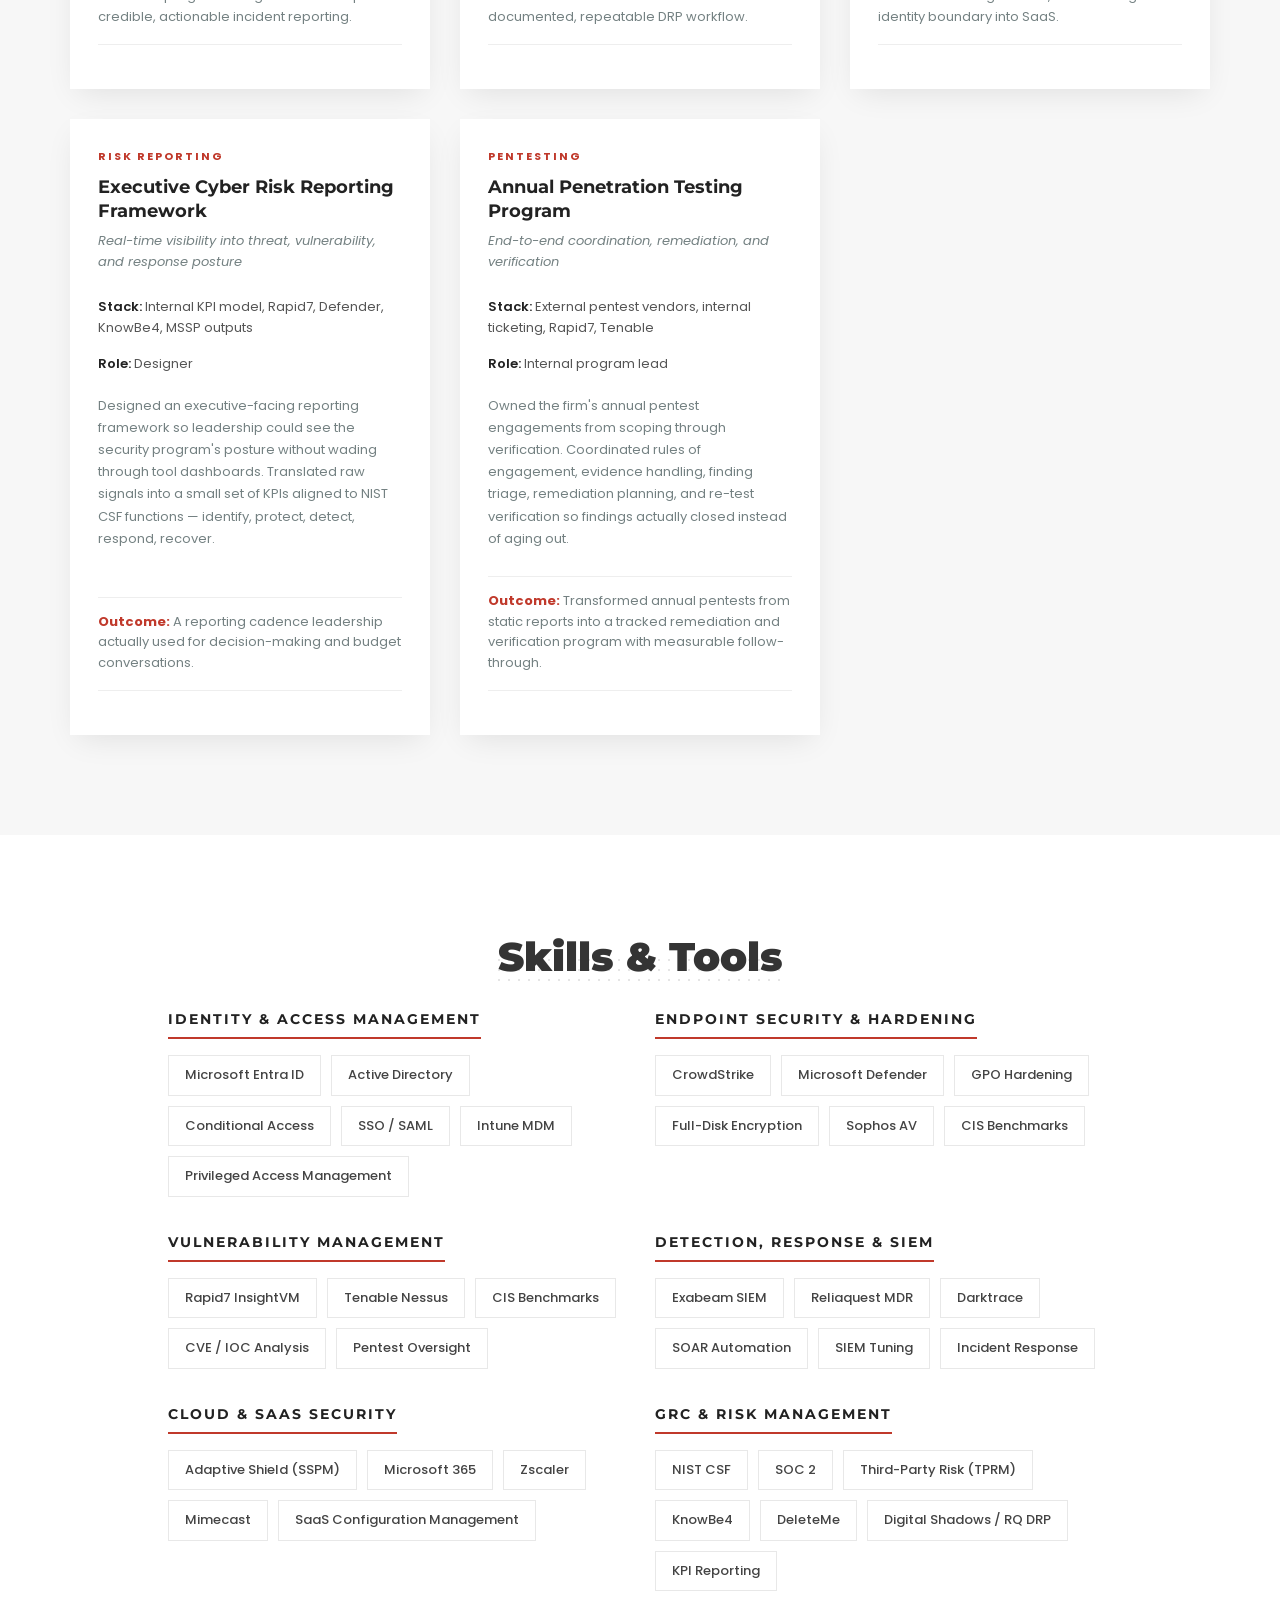
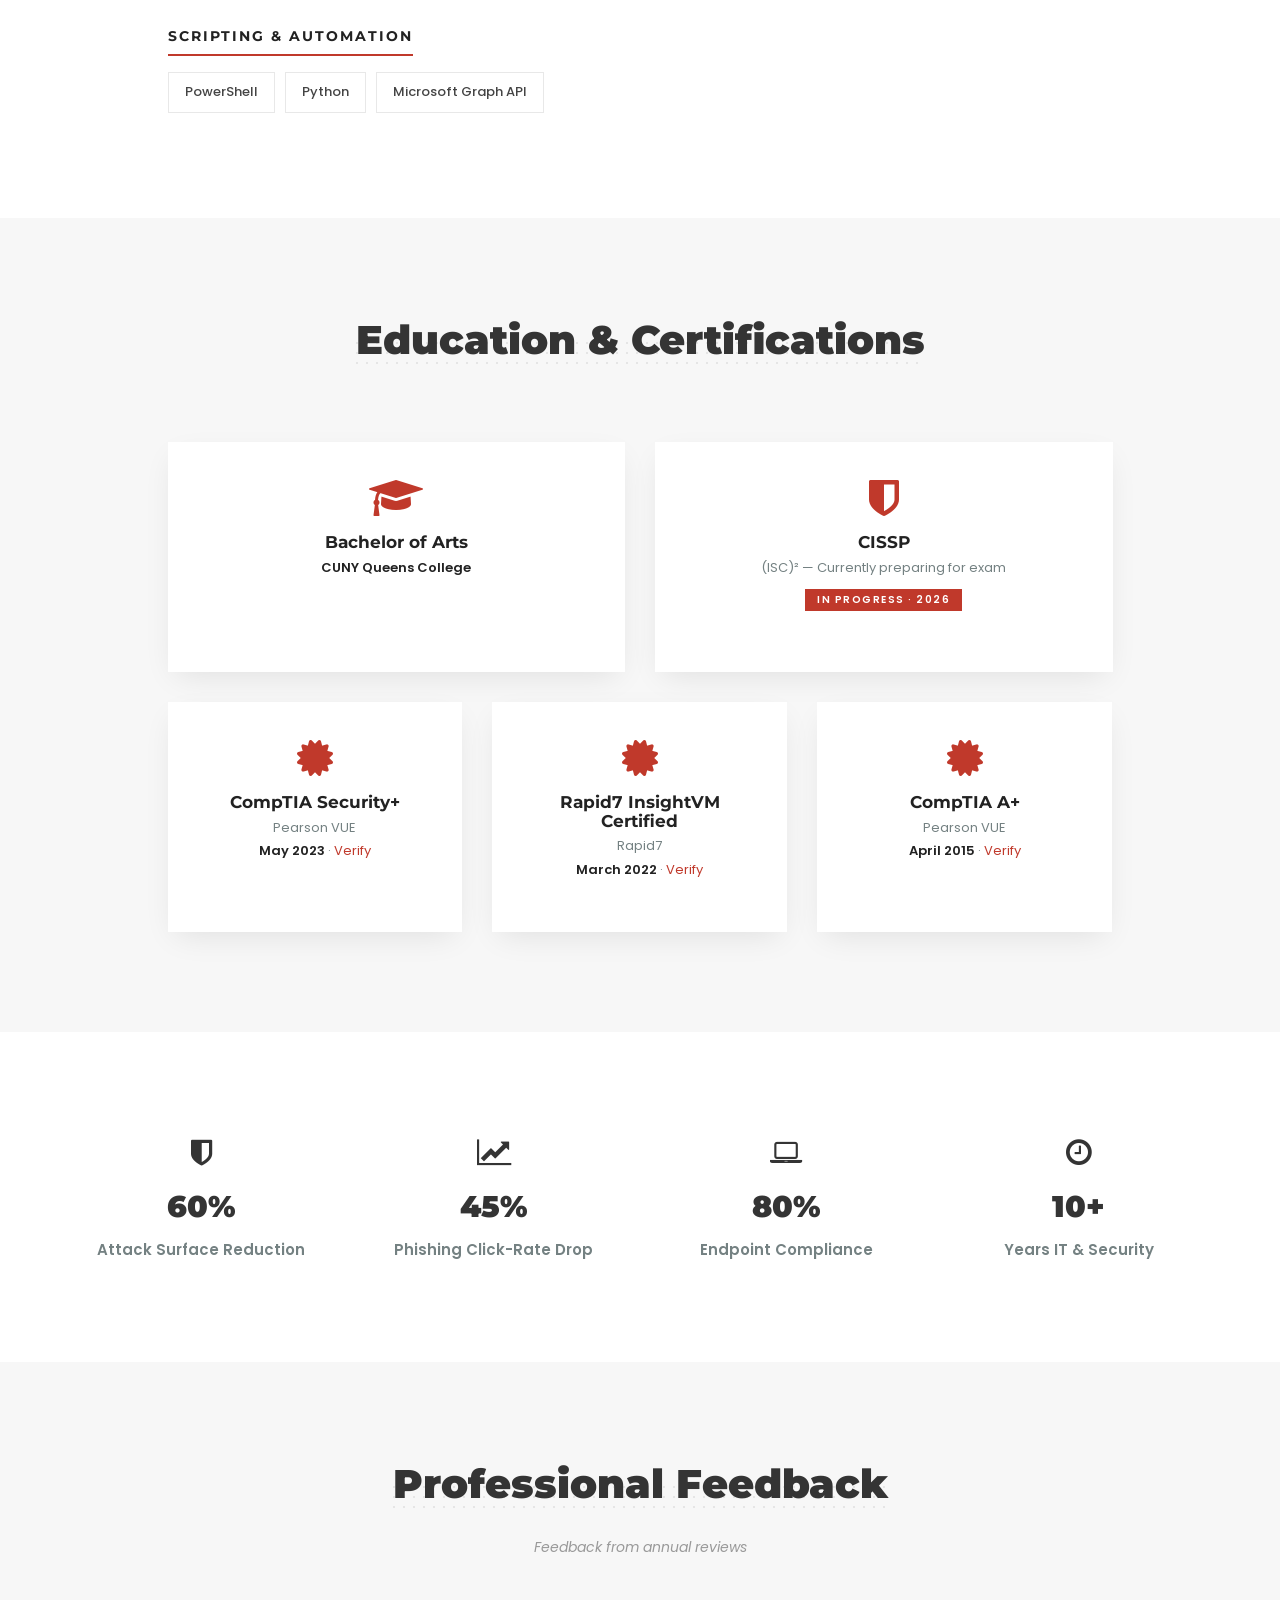
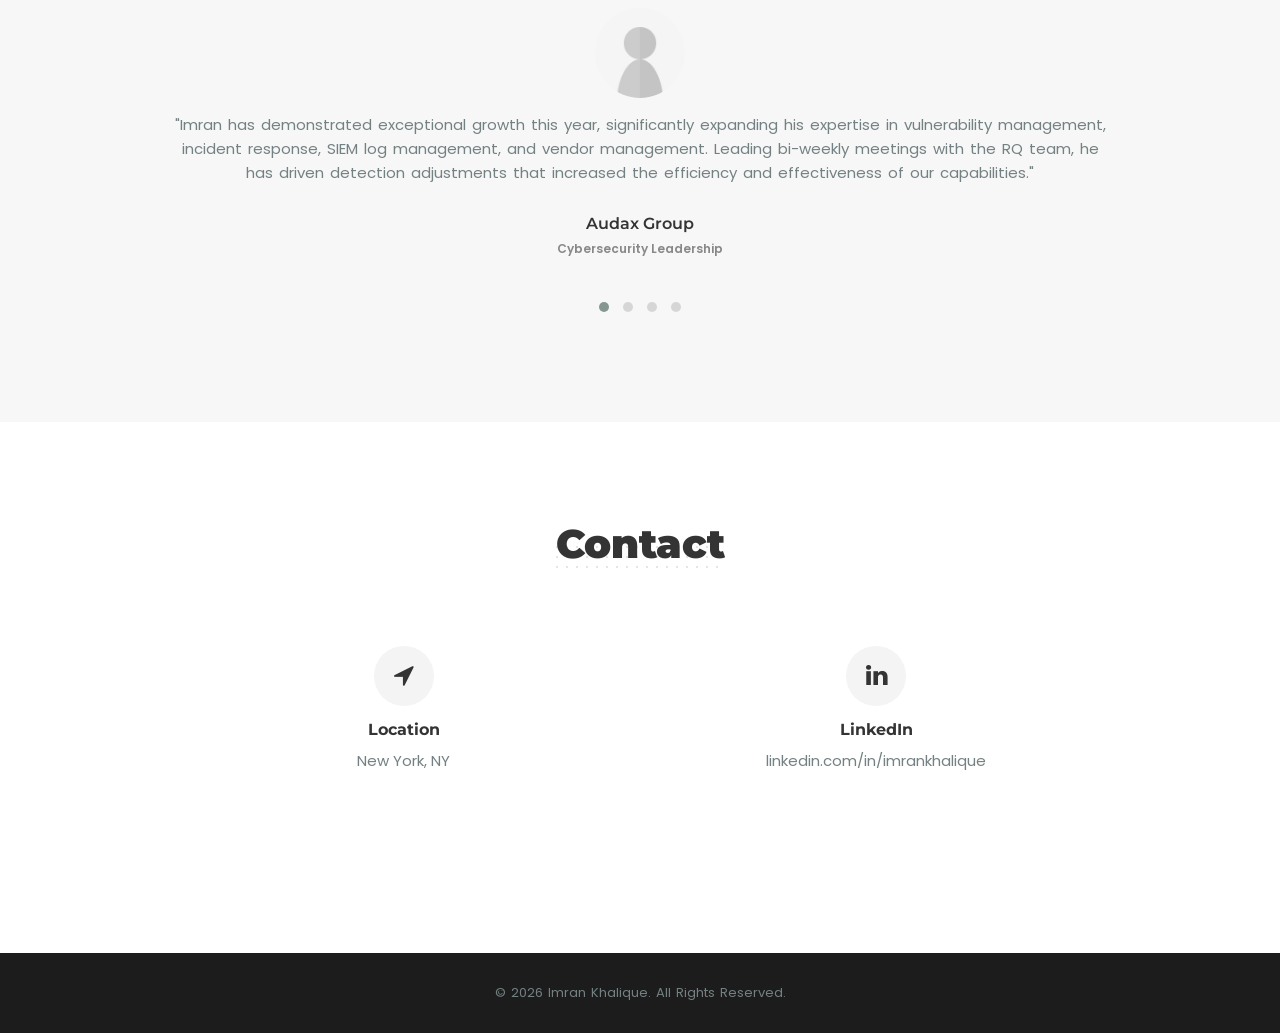
==== commit 6352ec92: "Update index.html" ====
--- a/index.html
+++ b/index.html
@@ -282,6 +282,7 @@
                             <span class="ch-cta">View screenshots &amp; findings <i class="fa fa-long-arrow-right" aria-hidden="true"></i></span>
                         </div>
                     </a>
+                    -->
                 </div>
             </div>
         </section>
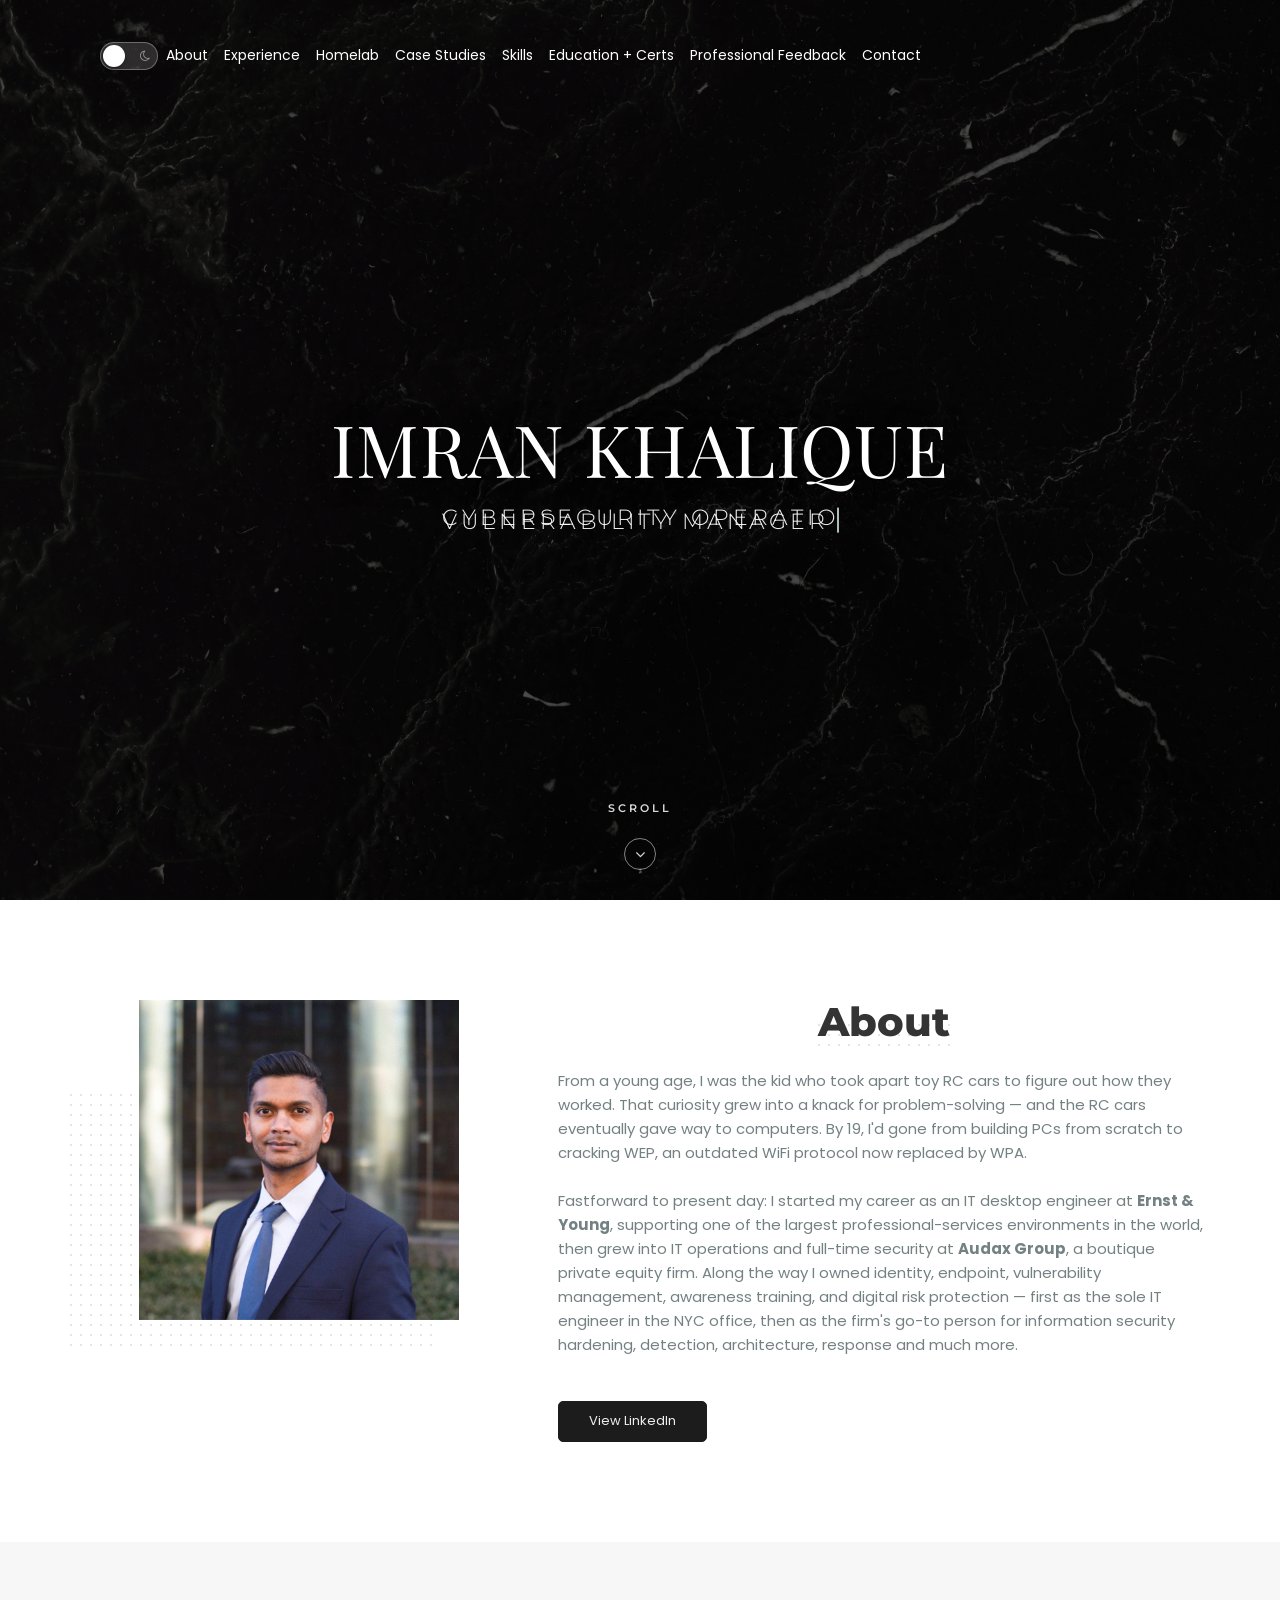
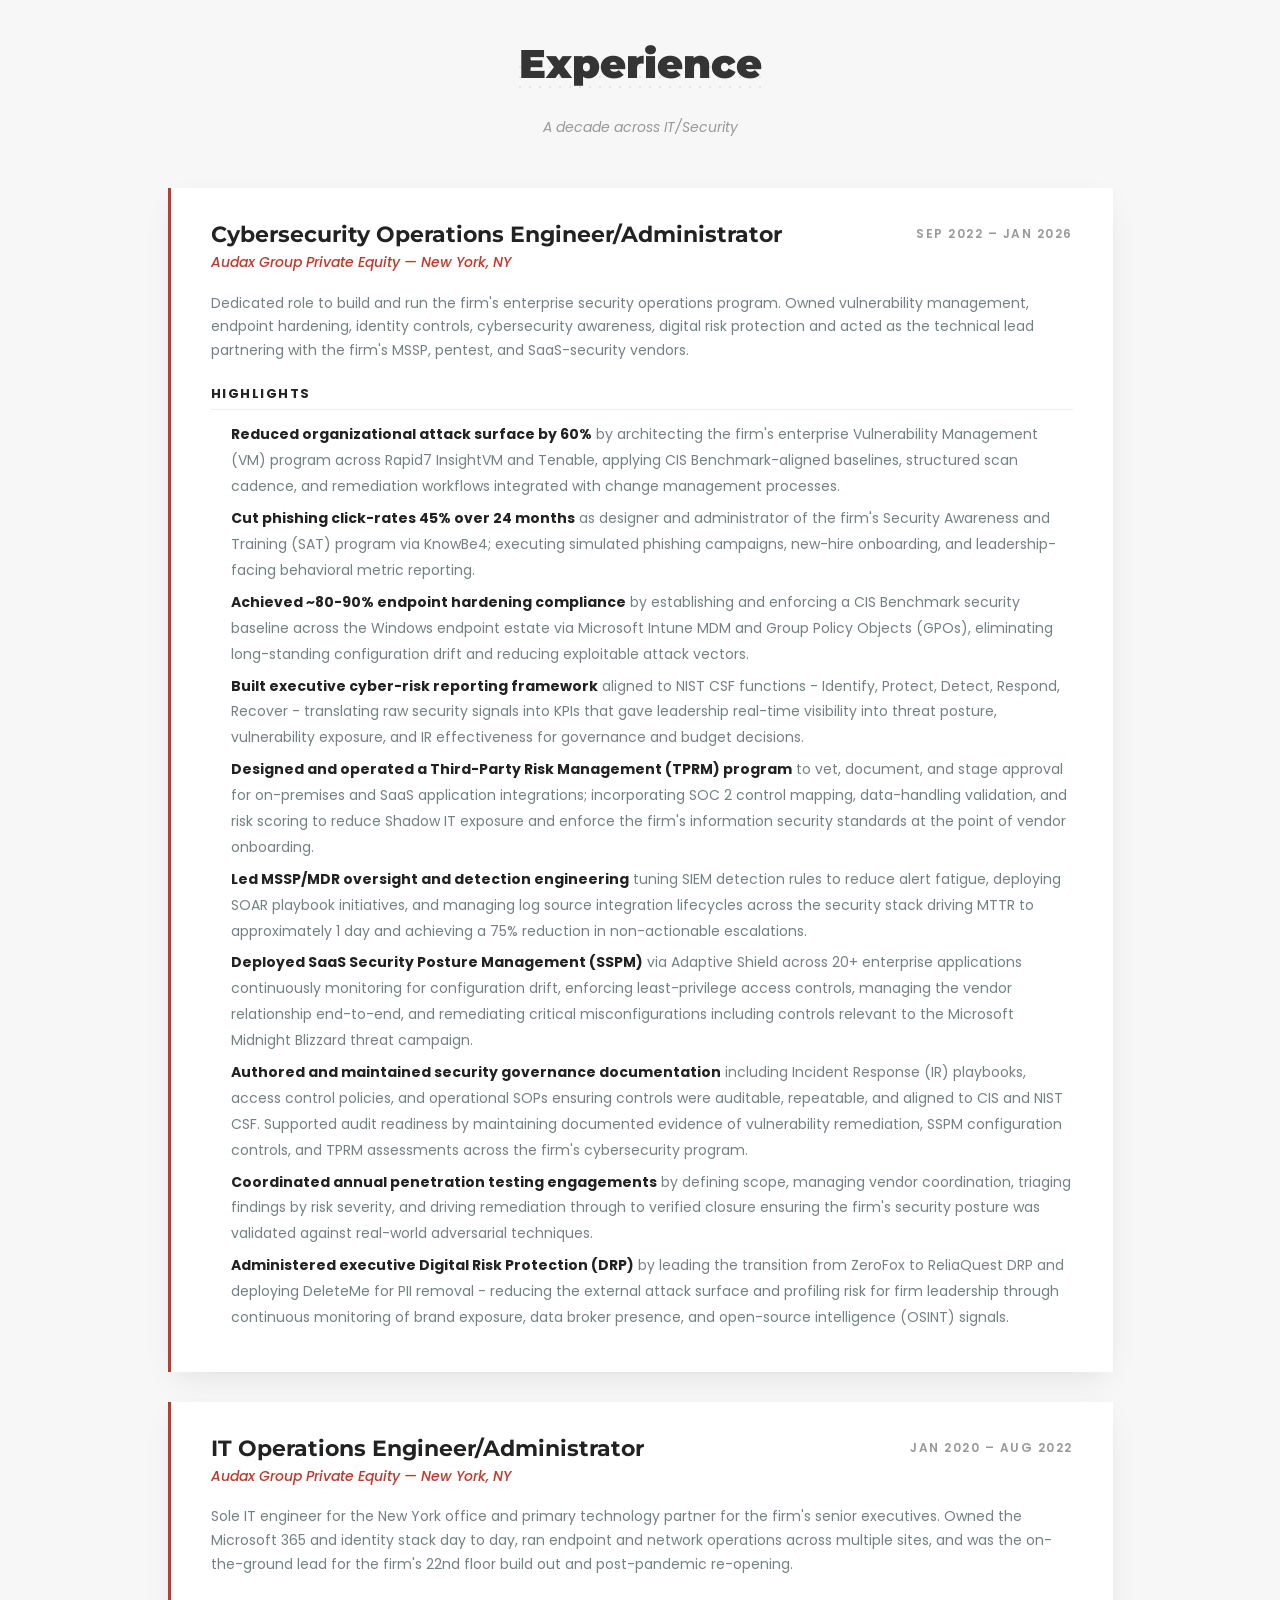
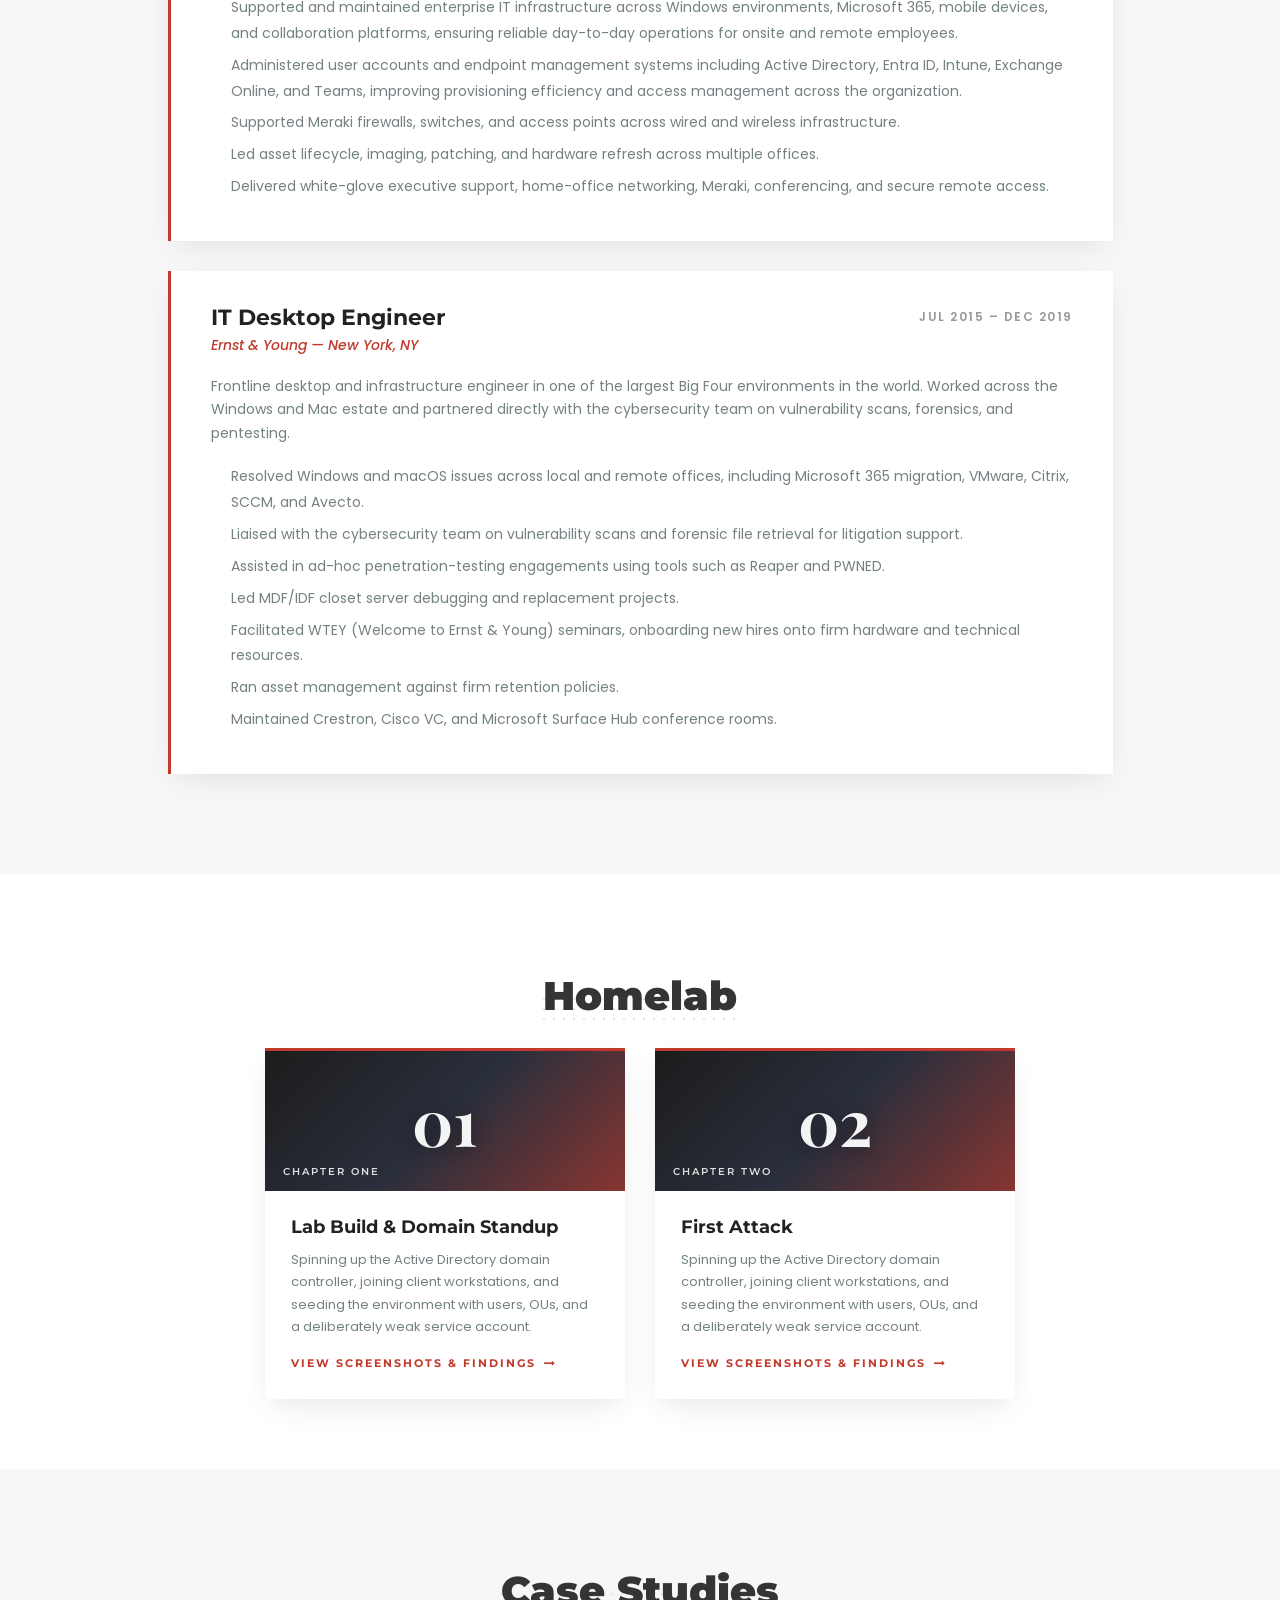
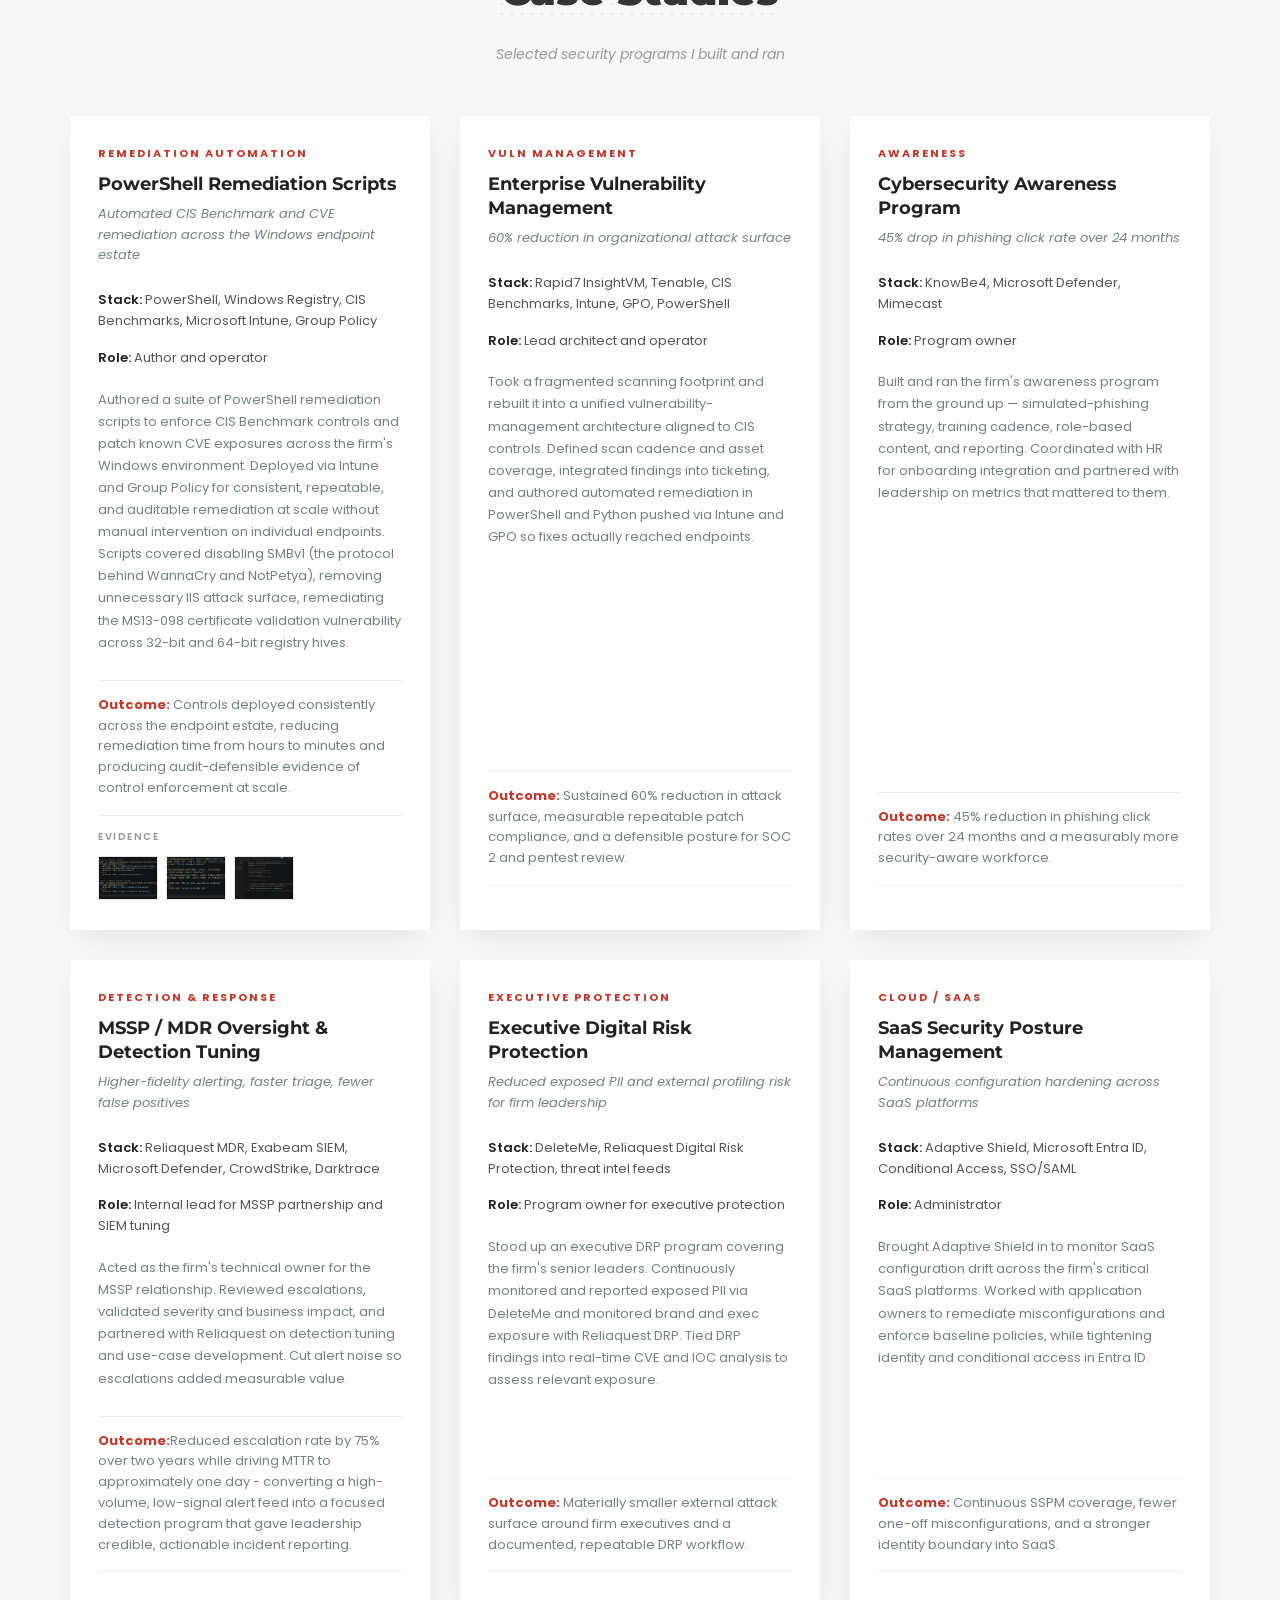
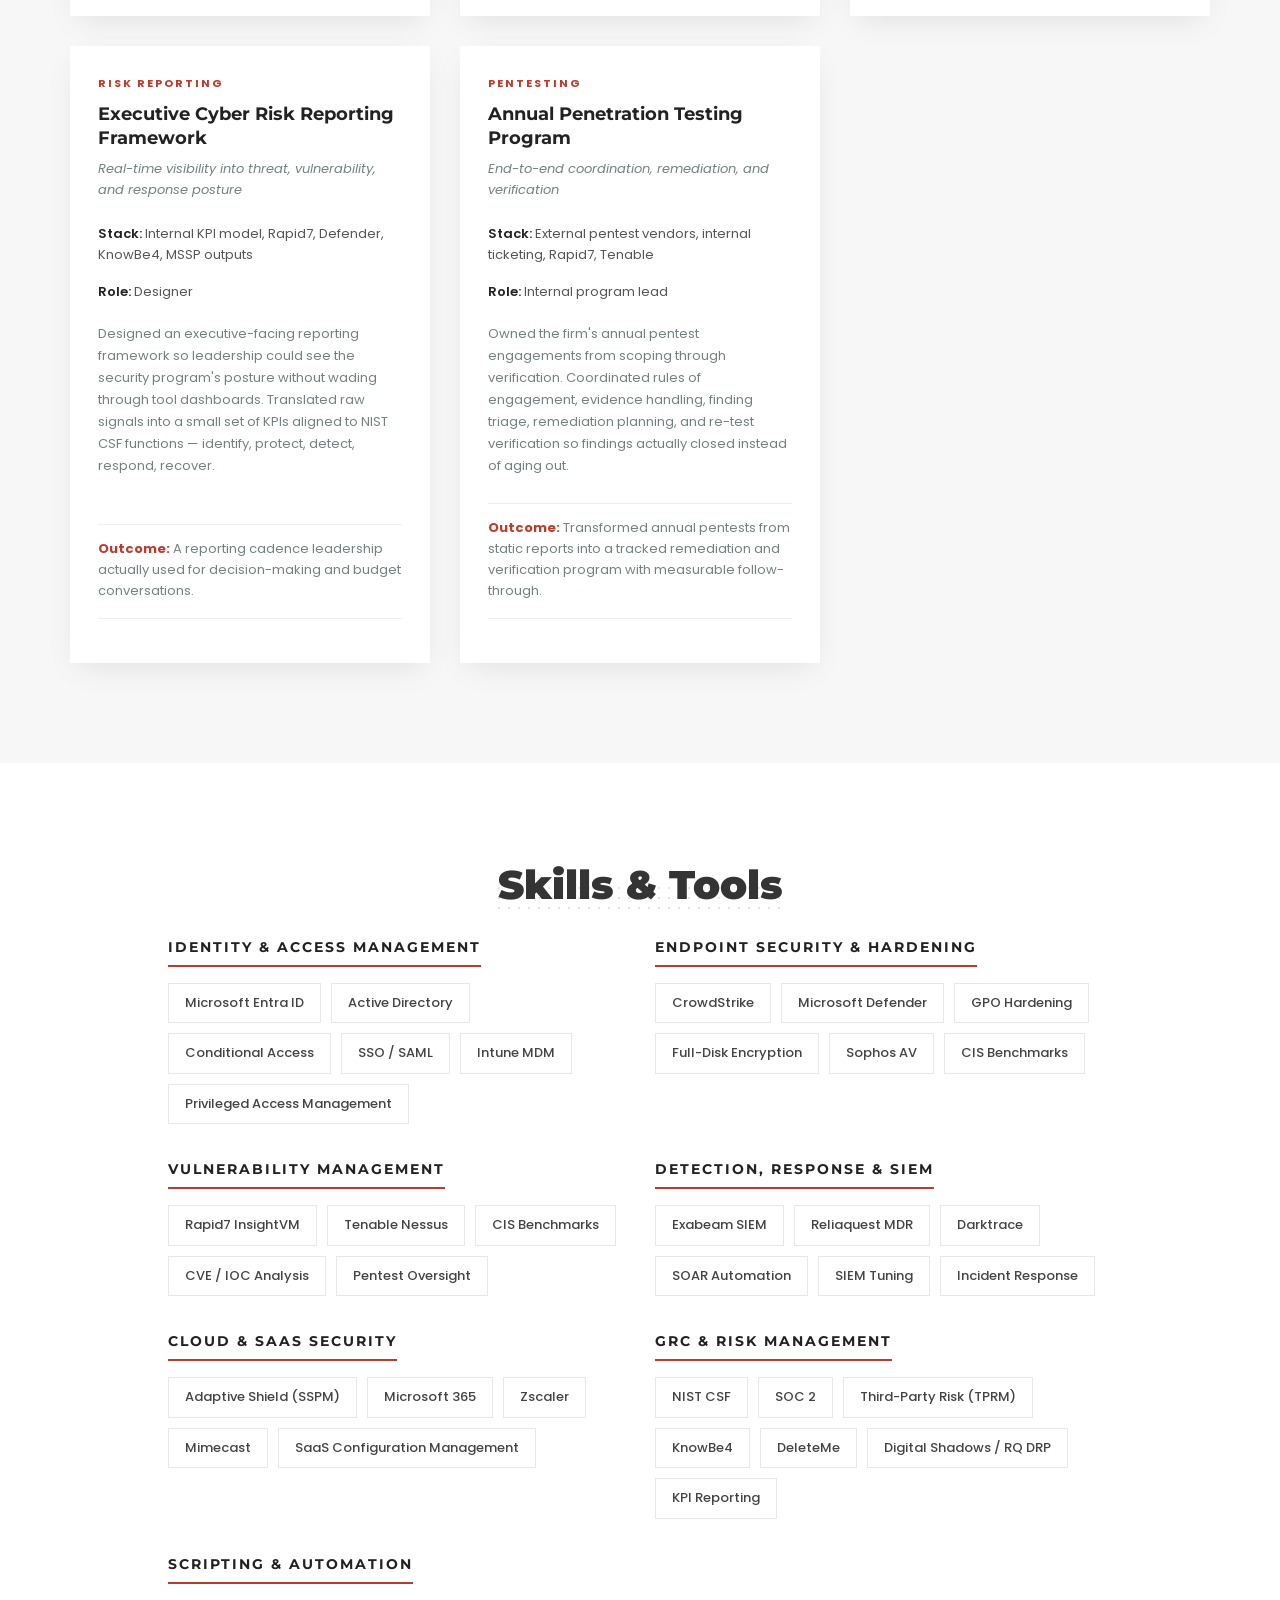
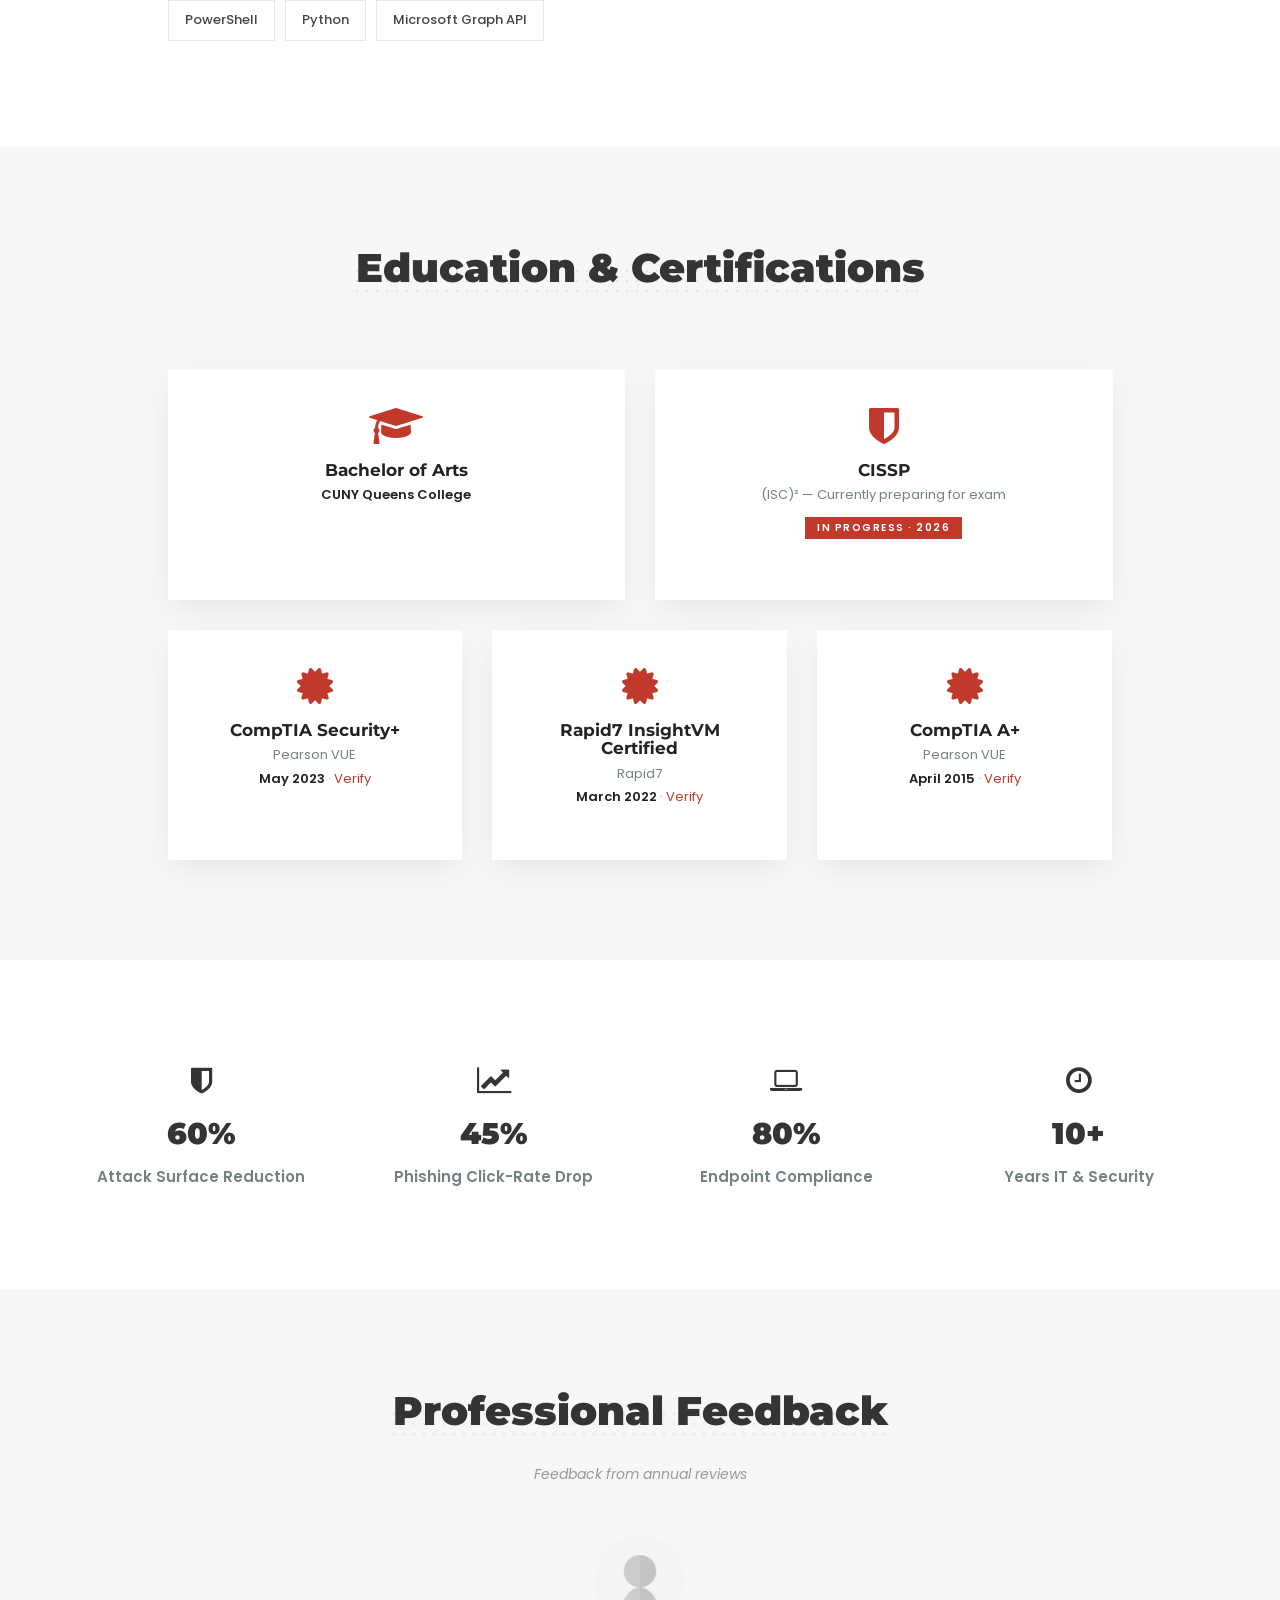
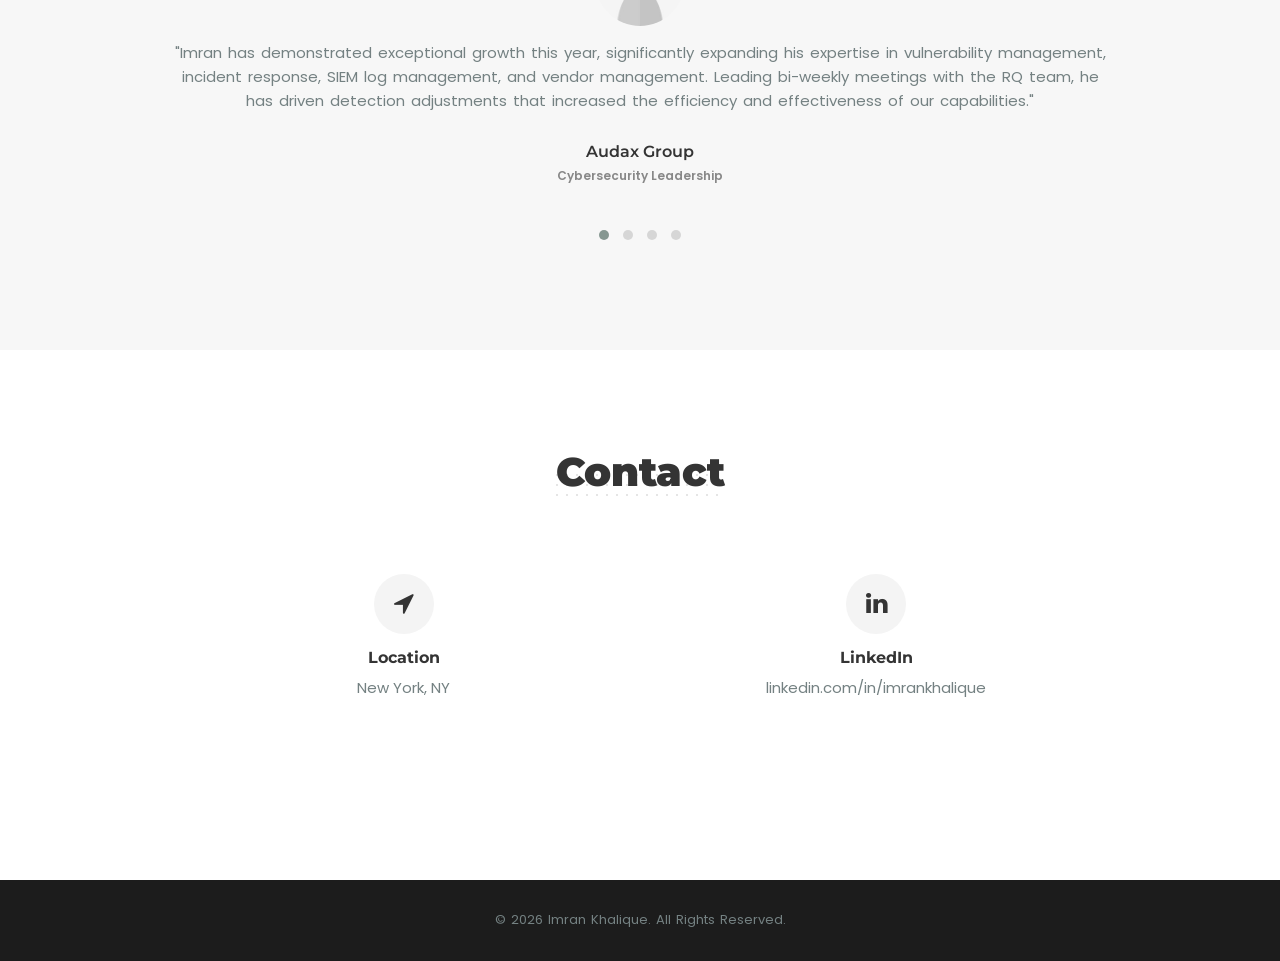
==== commit e8c71d61: "Add files via upload" ====
--- a/index.html
+++ b/index.html
@@ -246,7 +246,7 @@
                 <div class="section-head">
                     <h3>Homelab</h3>
                 </div>
-                <p class="section-subtitle">ImranKHomeLab — building, breaking, hardening, reporting</p>
+                <p class="section-subtitle"></p>
                 <div class="homelab-grid">
                     <a class="homelab-card" href="homelab/chapter-1.html">
                         <div class="ch-banner">
@@ -259,31 +259,18 @@
                             <span class="ch-cta">View screenshots &amp; findings <i class="fa fa-long-arrow-right" aria-hidden="true"></i></span>
                         </div>
                     </a>
-                    <!---
                     <a class="homelab-card" href="homelab/chapter-2.html">
                         <div class="ch-banner">
                             <span class="ch-num">02</span>
-                            <span class="ch-tag">Chapter Two</span>
+                            <span class="ch-tag">Chapter two</span>
                         </div>
                         <div class="ch-body">
-                            <h4>First Attack — Kerberoasting</h4>
-                            <p>Operating as a low-privilege user, requesting service tickets for kerberoastable accounts and cracking the captured hash to gain Domain Admin in a wide-open environment.</p>
+                            <h4>First Attack</h4>
+                            <p>Spinning up the Active Directory domain controller, joining client workstations, and seeding the environment with users, OUs, and a deliberately weak service account.</p>
                             <span class="ch-cta">View screenshots &amp; findings <i class="fa fa-long-arrow-right" aria-hidden="true"></i></span>
                         </div>
                     </a>
-                    <a class="homelab-card" href="homelab/chapter-3.html">
-                        <div class="ch-banner">
-                            <span class="ch-num">03</span>
-                            <span class="ch-tag">Chapter Three</span>
-                        </div>
-                        <div class="ch-body">
-                            <h4>Harden — Closing the Kerberoast Gap</h4>
-                            <p>Applying Tier-0 hygiene against the same attack path: gMSA migration, password complexity, AES-only Kerberos, audit policy, and verifying the next attack iteration fails.</p>
-                            <span class="ch-cta">View screenshots &amp; findings <i class="fa fa-long-arrow-right" aria-hidden="true"></i></span>
-                        </div>
-                    </a>
-                    -->
-                </div>
+                    
             </div>
         </section>
         <!--====== End Homelab ======-->
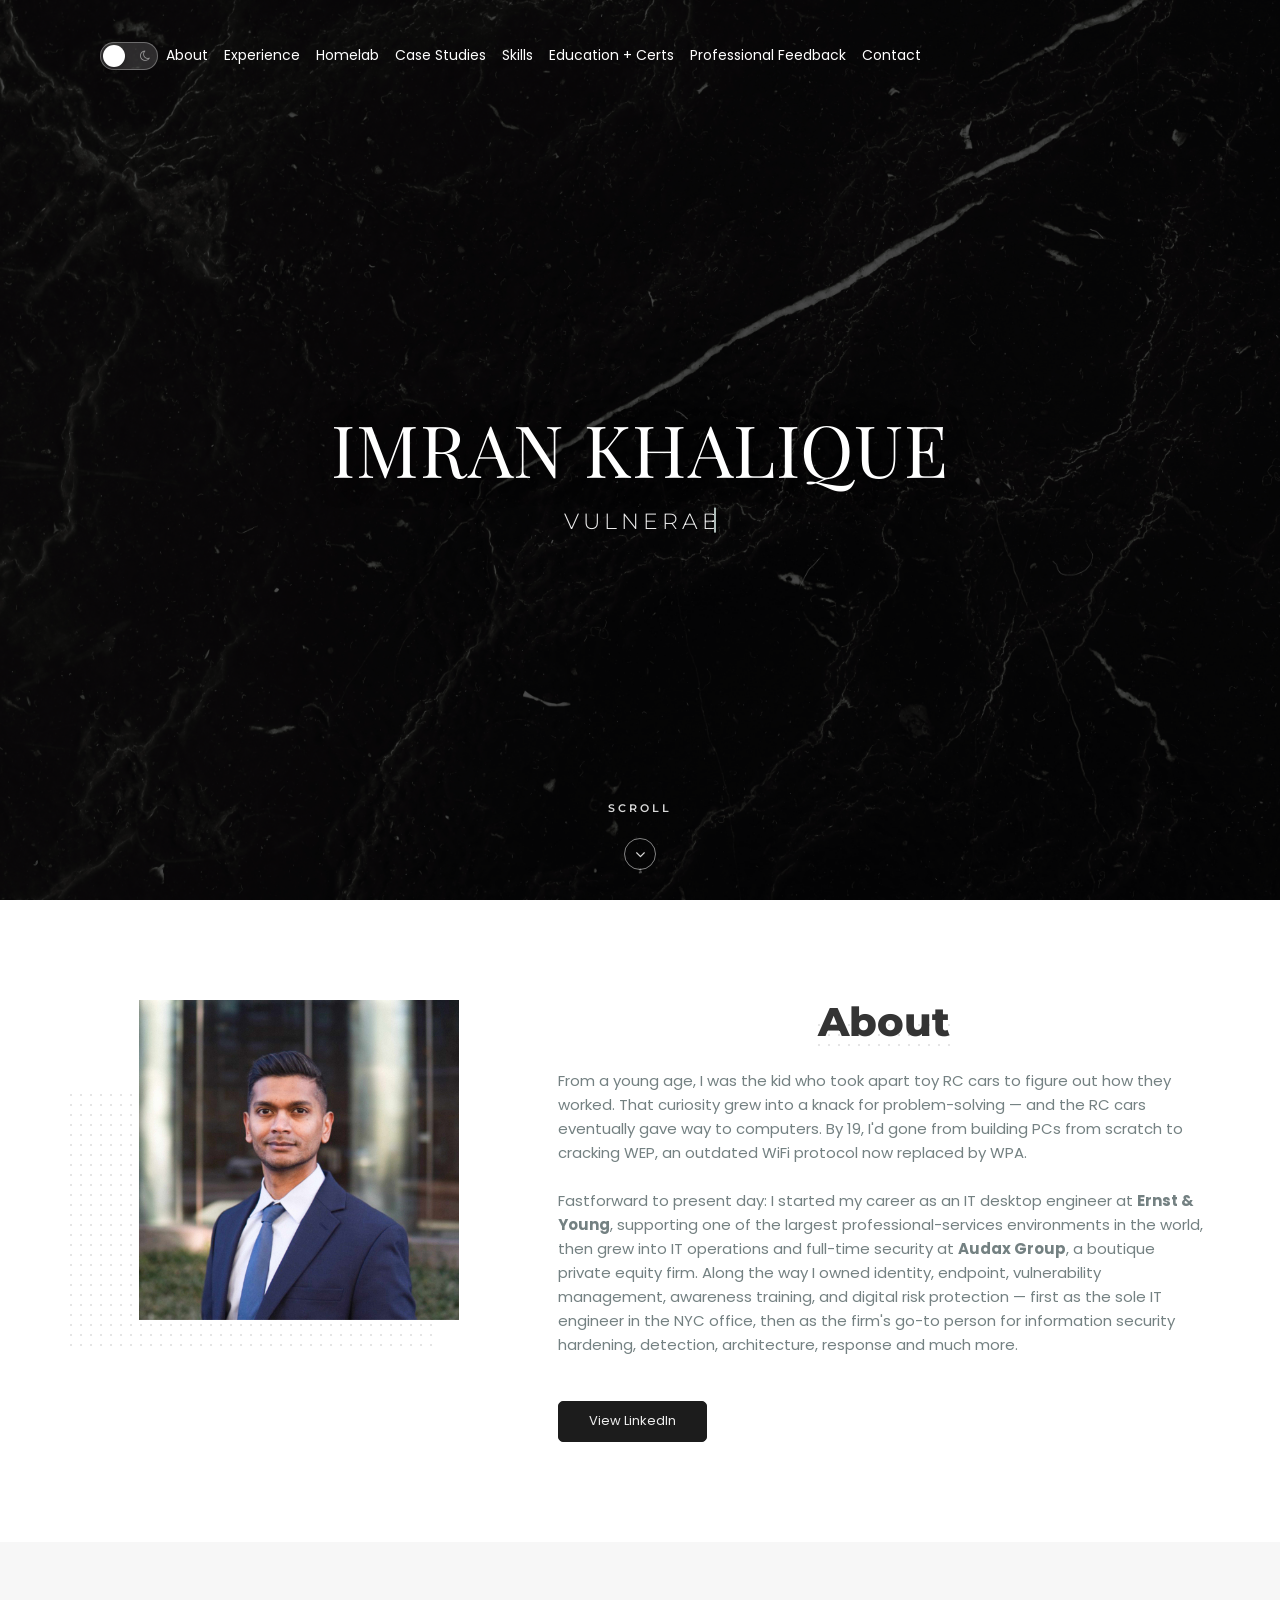
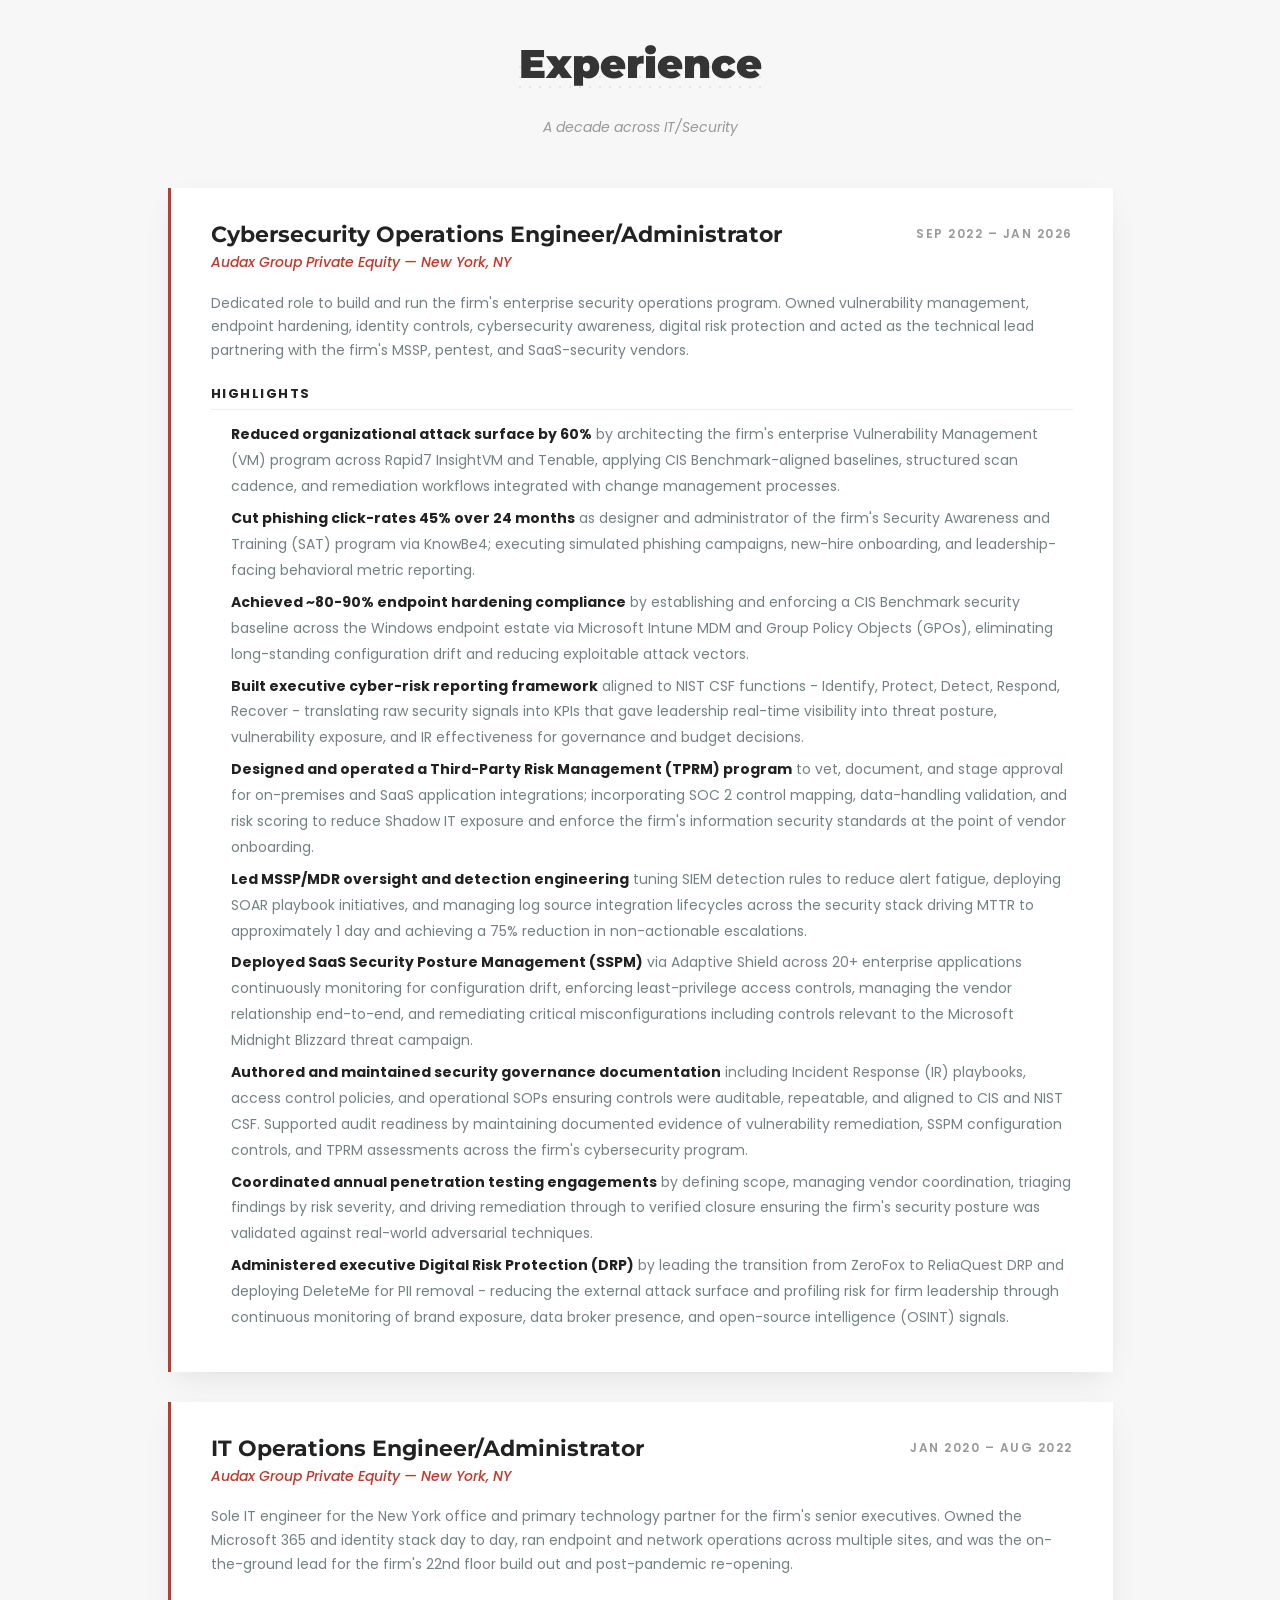
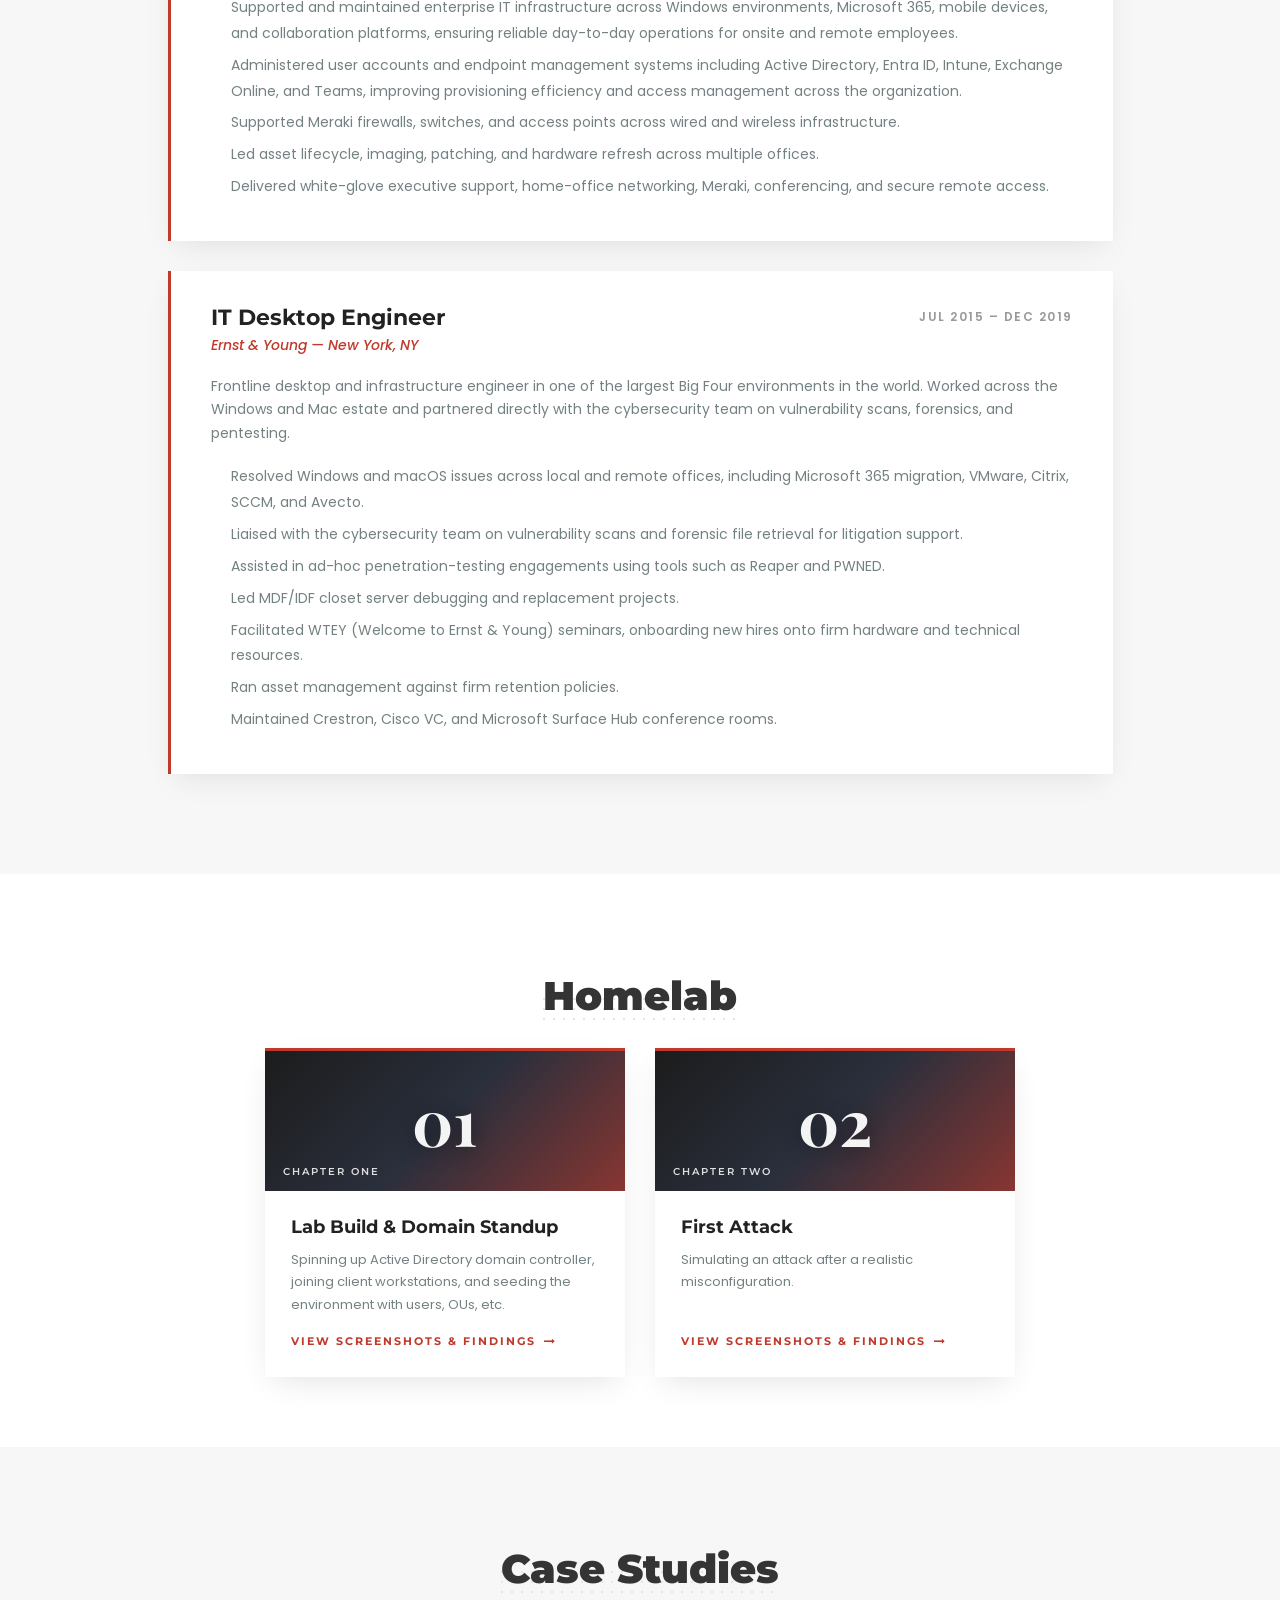
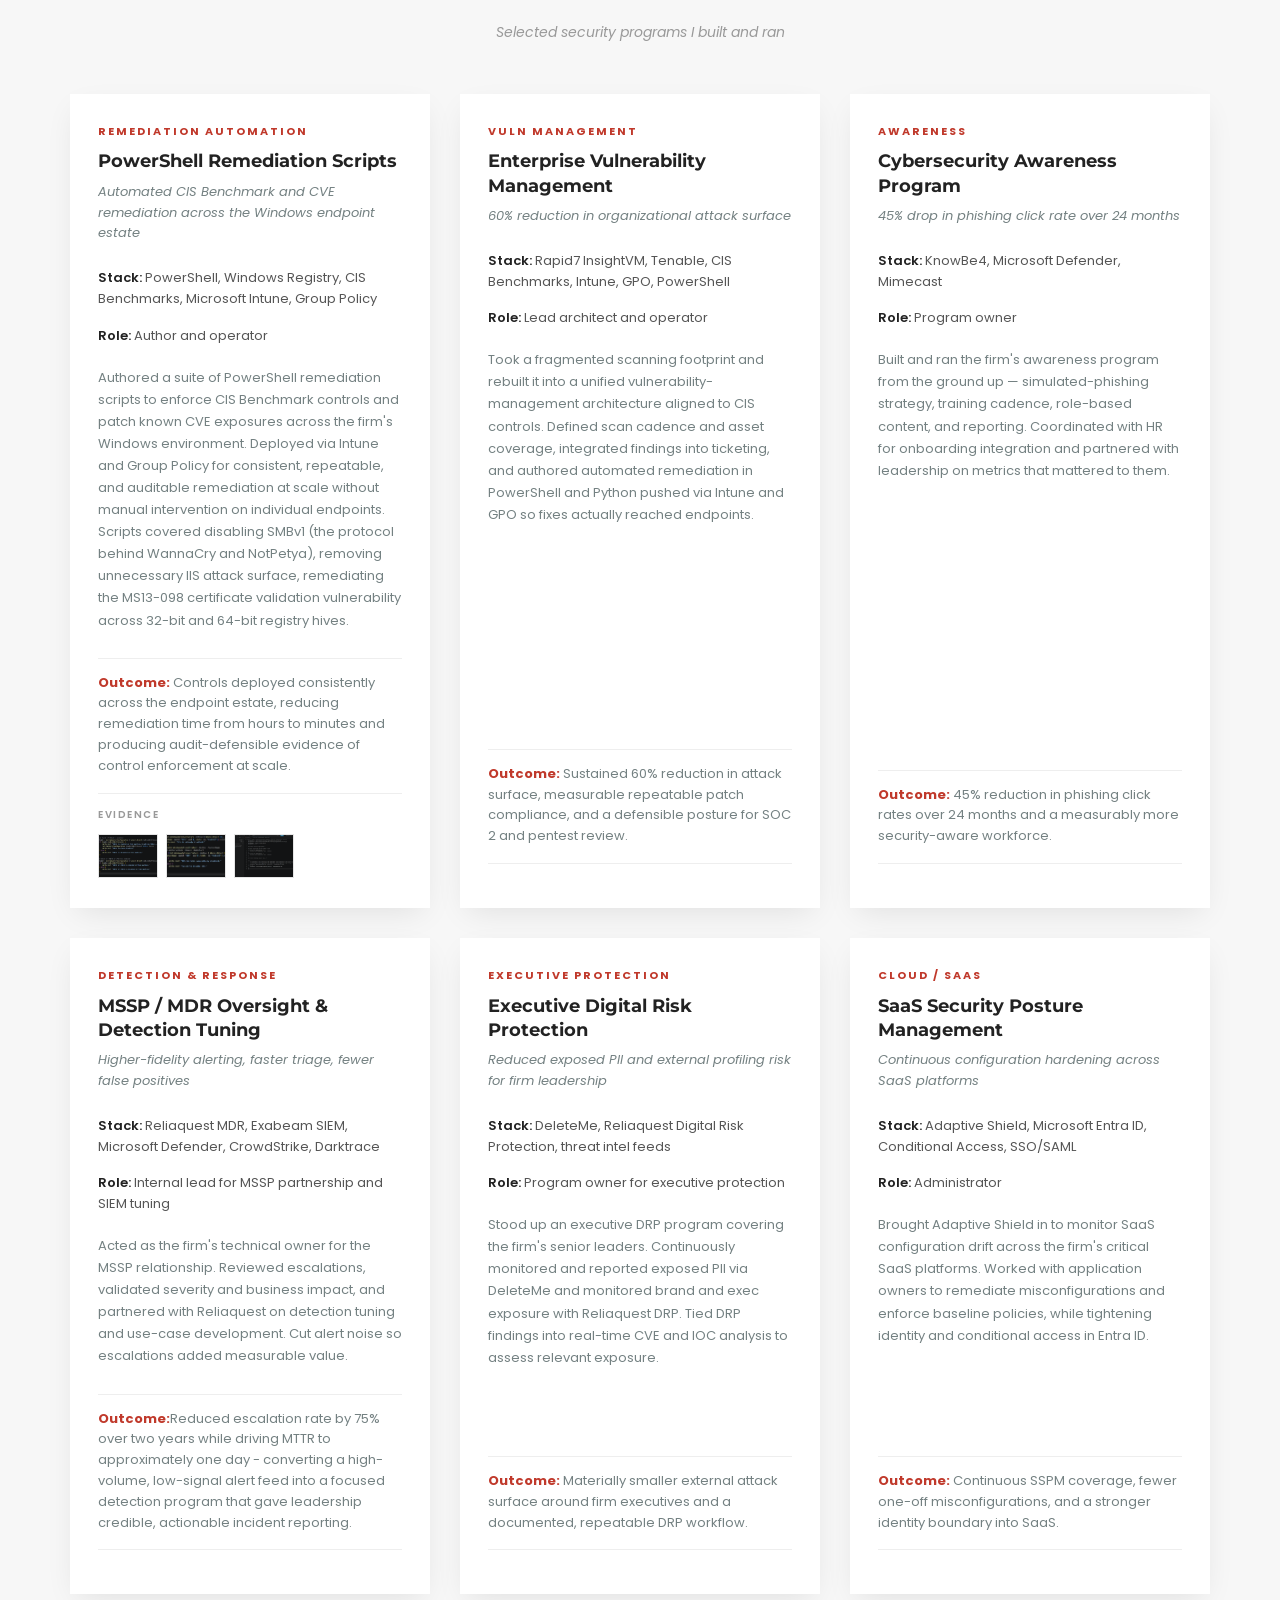
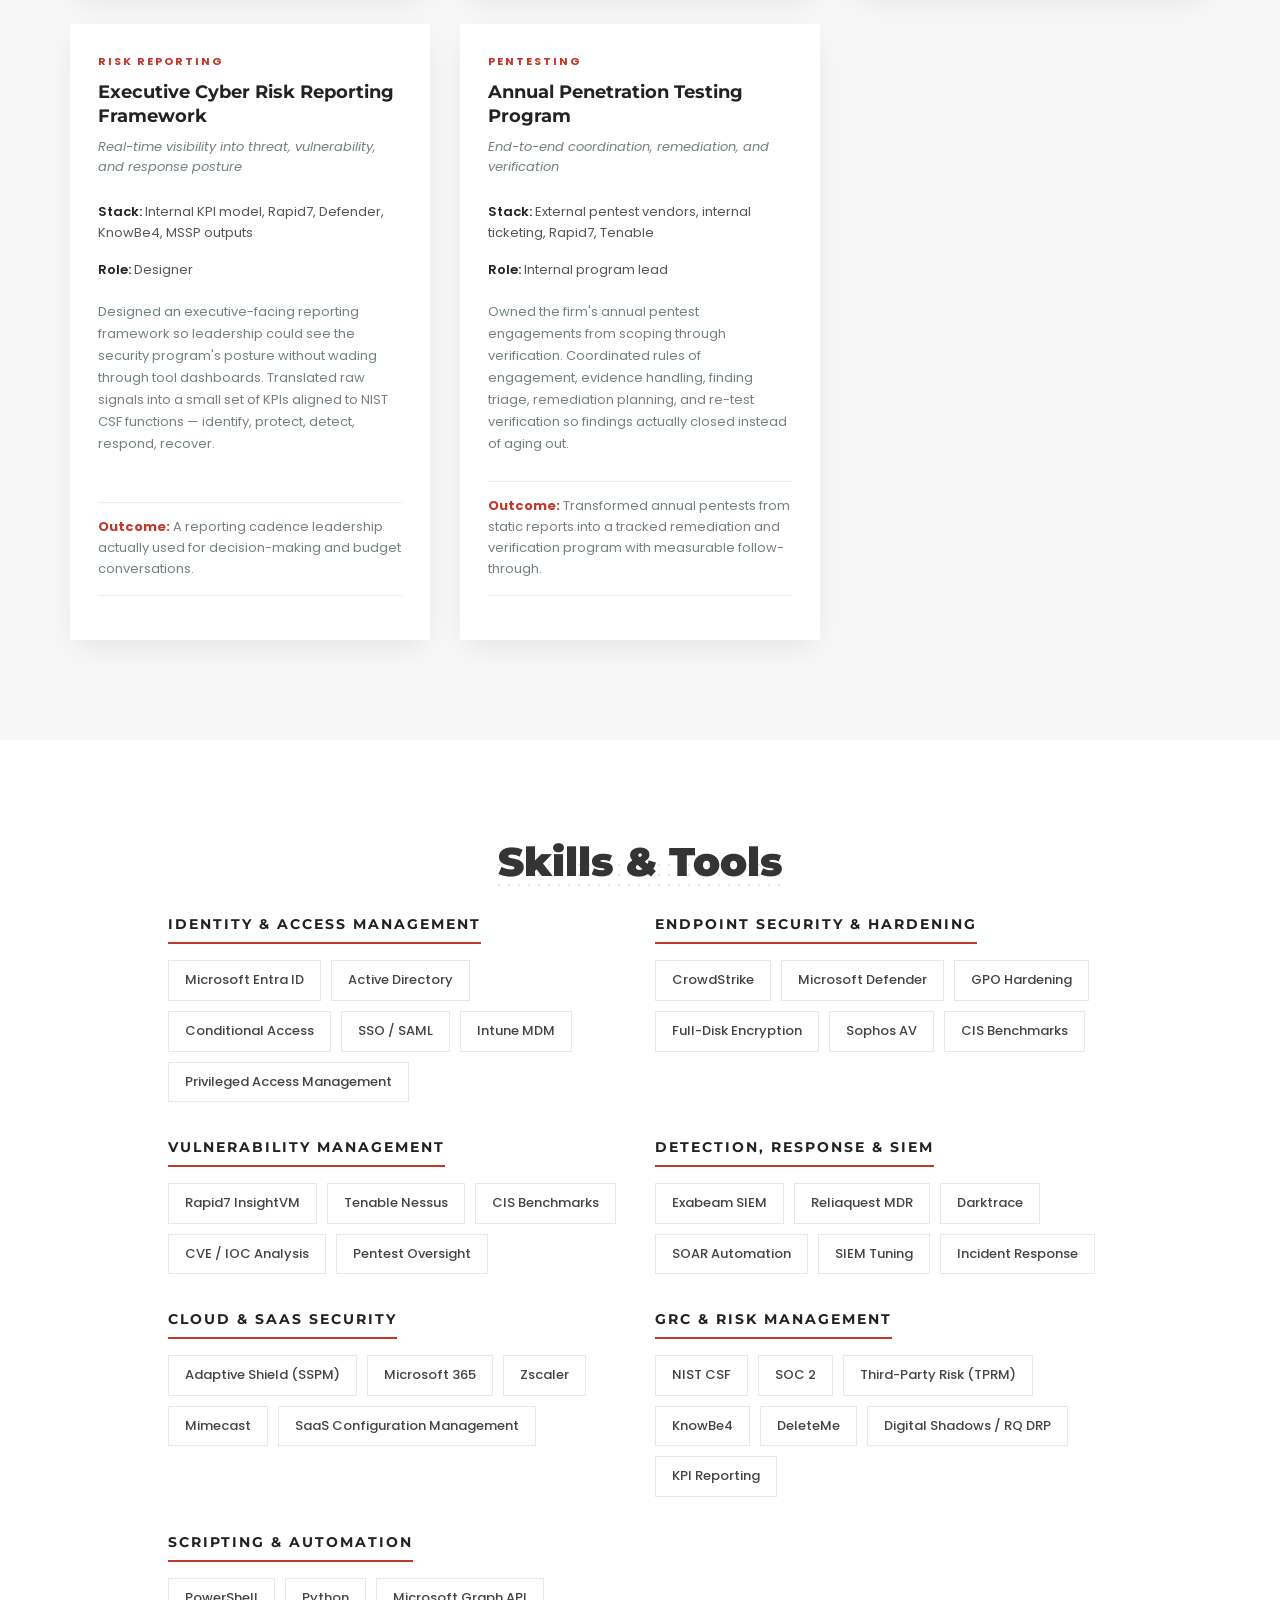
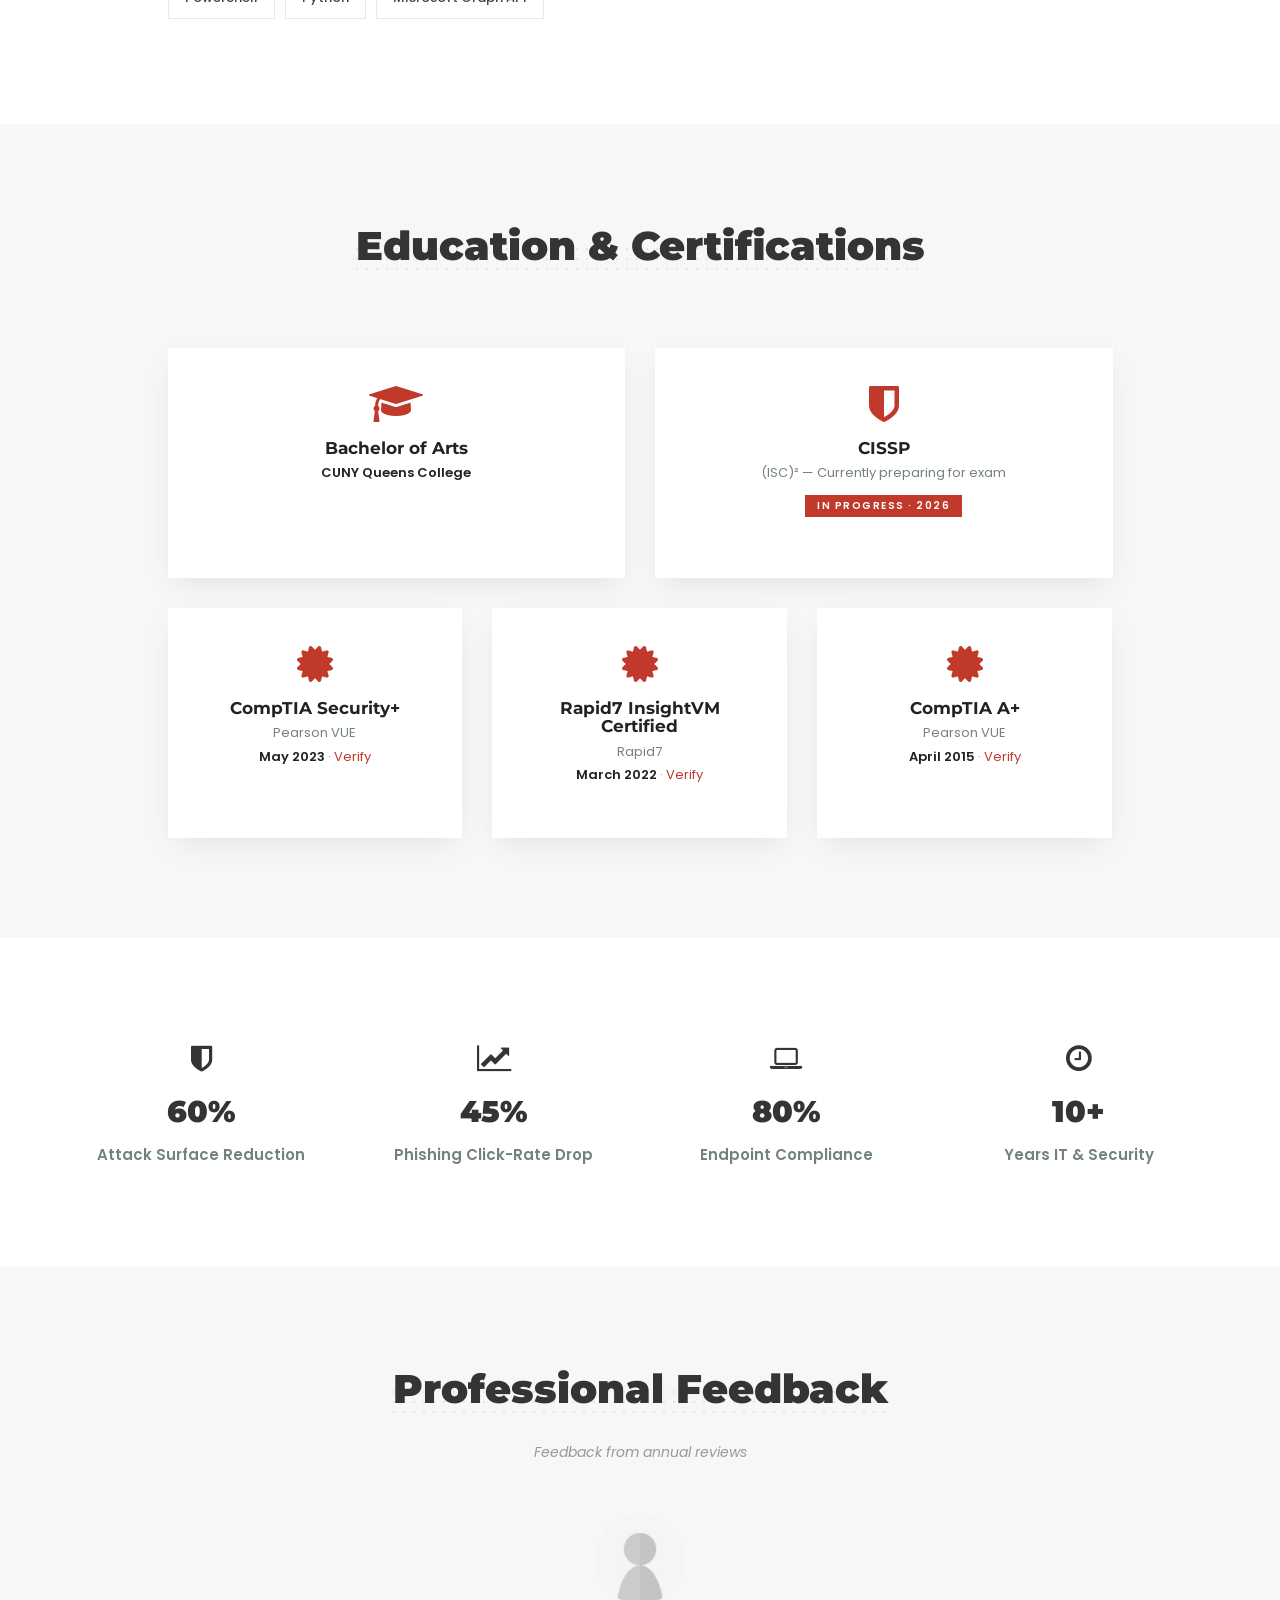
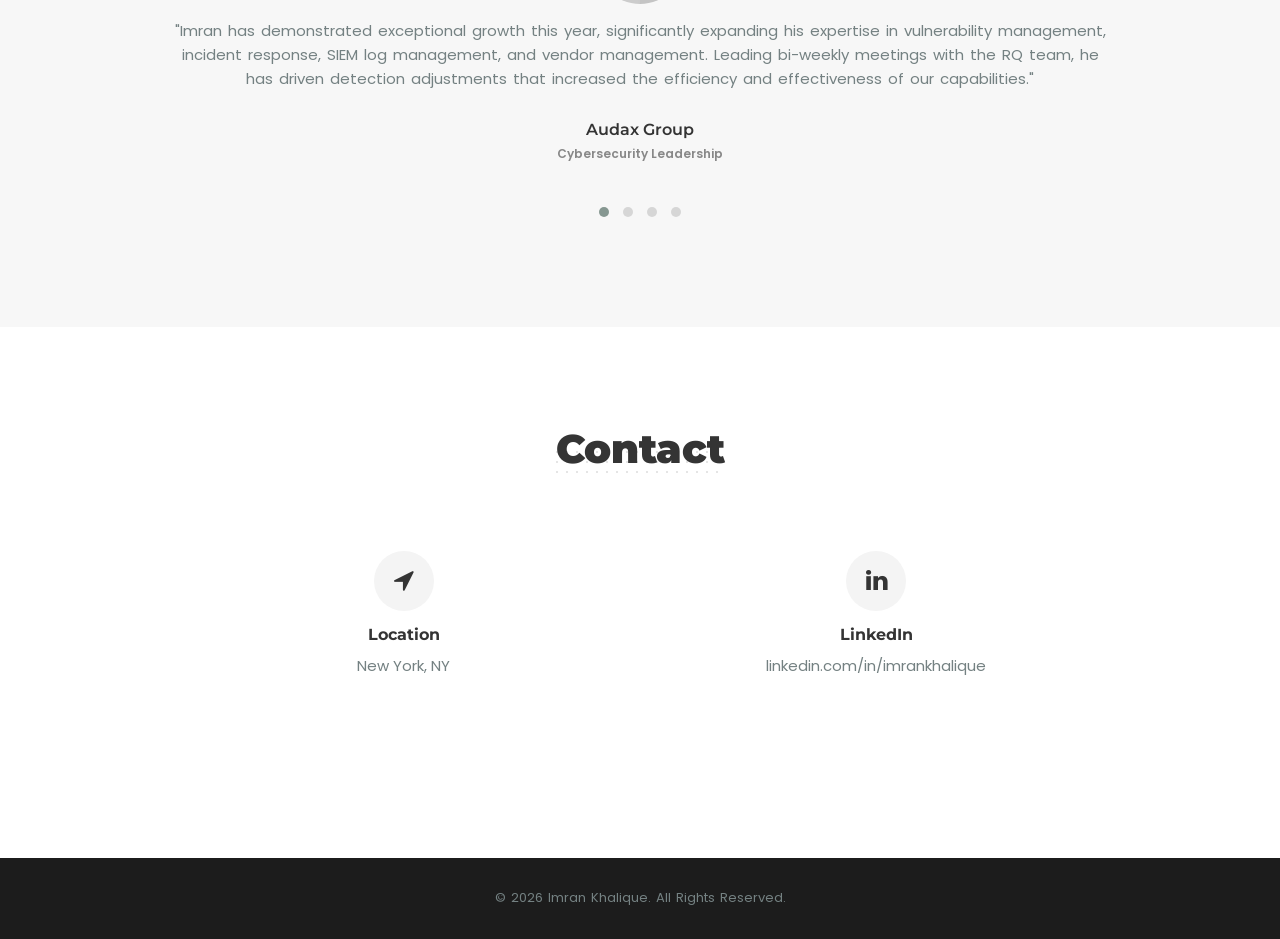
==== commit 9598e22a: "Add files via upload" ====
--- a/index.html
+++ b/index.html
@@ -255,7 +255,7 @@
                         </div>
                         <div class="ch-body">
                             <h4>Lab Build &amp; Domain Standup</h4>
-                            <p>Spinning up the Active Directory domain controller, joining client workstations, and seeding the environment with users, OUs, and a deliberately weak service account.</p>
+                            <p>Spinning up Active Directory domain controller, joining client workstations, and seeding the environment with users, OUs, etc.</p>
                             <span class="ch-cta">View screenshots &amp; findings <i class="fa fa-long-arrow-right" aria-hidden="true"></i></span>
                         </div>
                     </a>
@@ -266,7 +266,7 @@
                         </div>
                         <div class="ch-body">
                             <h4>First Attack</h4>
-                            <p>Spinning up the Active Directory domain controller, joining client workstations, and seeding the environment with users, OUs, and a deliberately weak service account.</p>
+                            <p>Simulating an attack after a realistic misconfiguration. </p>
                             <span class="ch-cta">View screenshots &amp; findings <i class="fa fa-long-arrow-right" aria-hidden="true"></i></span>
                         </div>
                     </a>
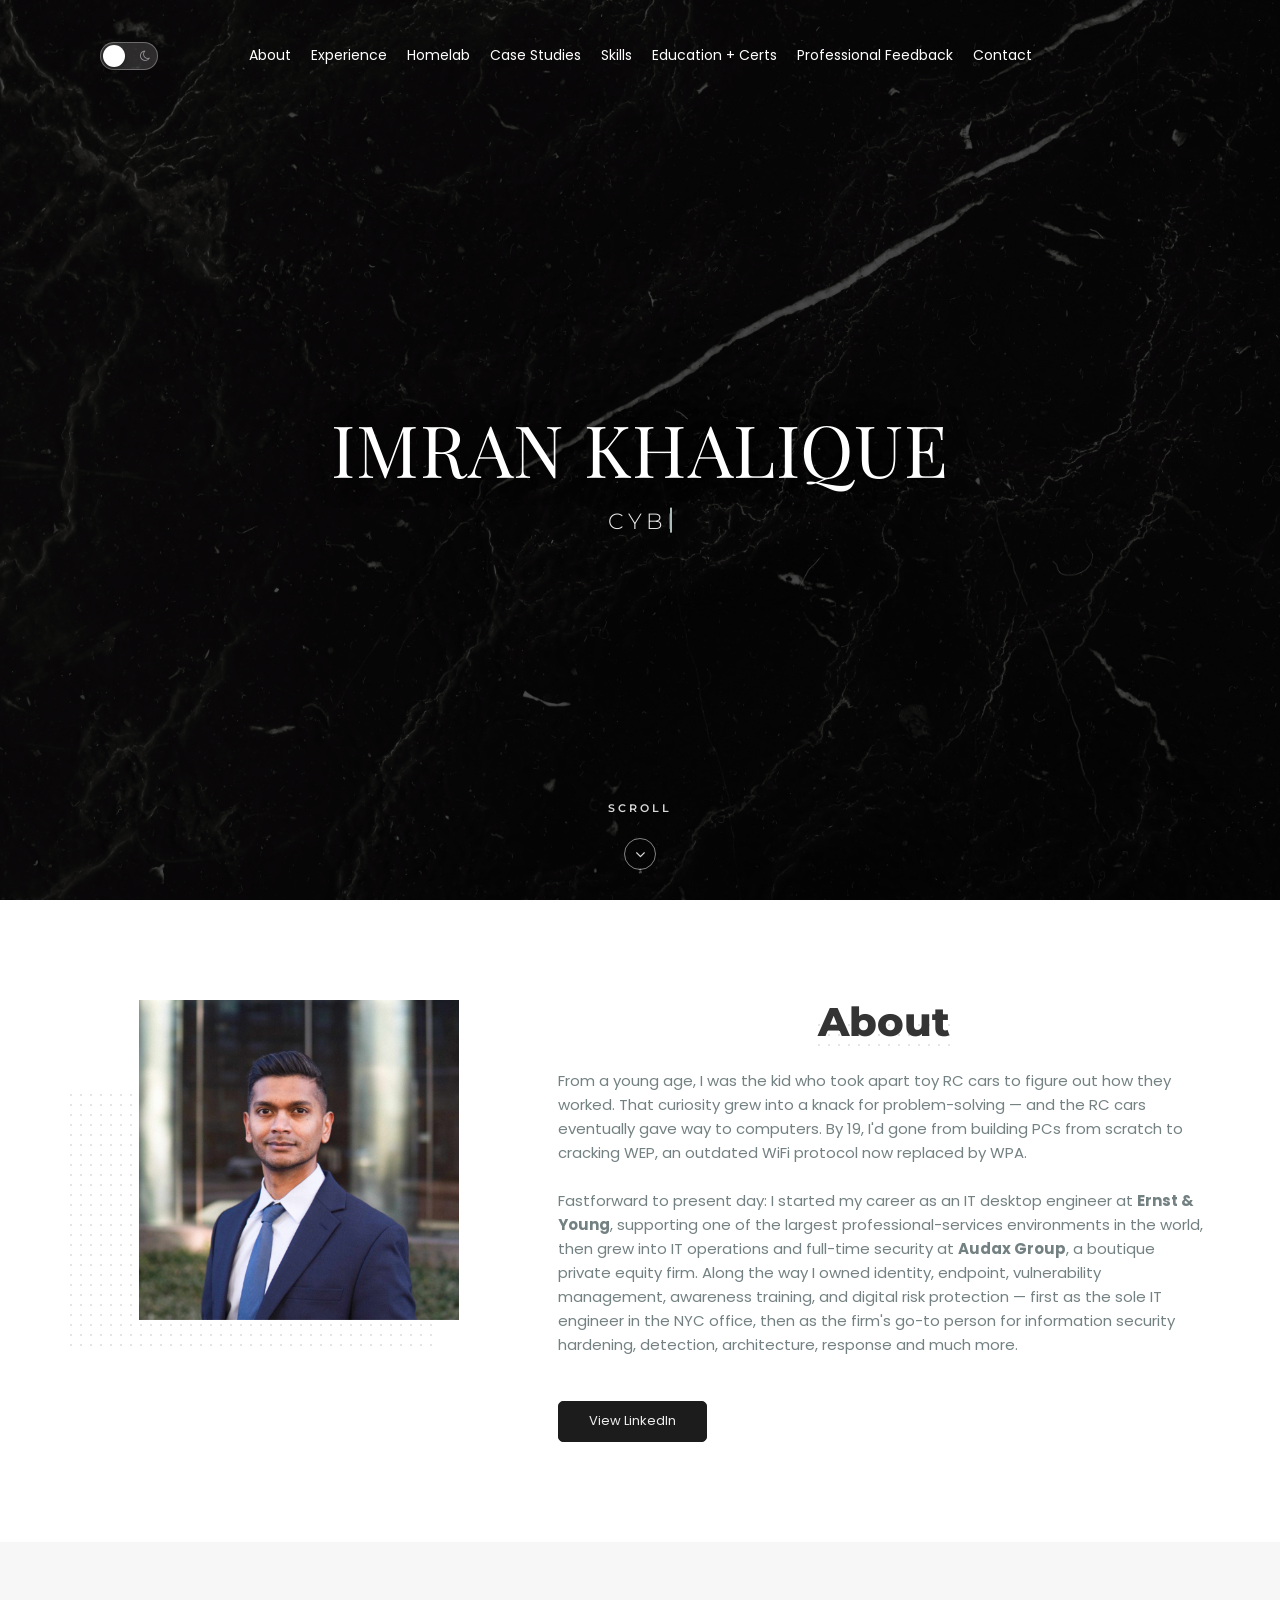
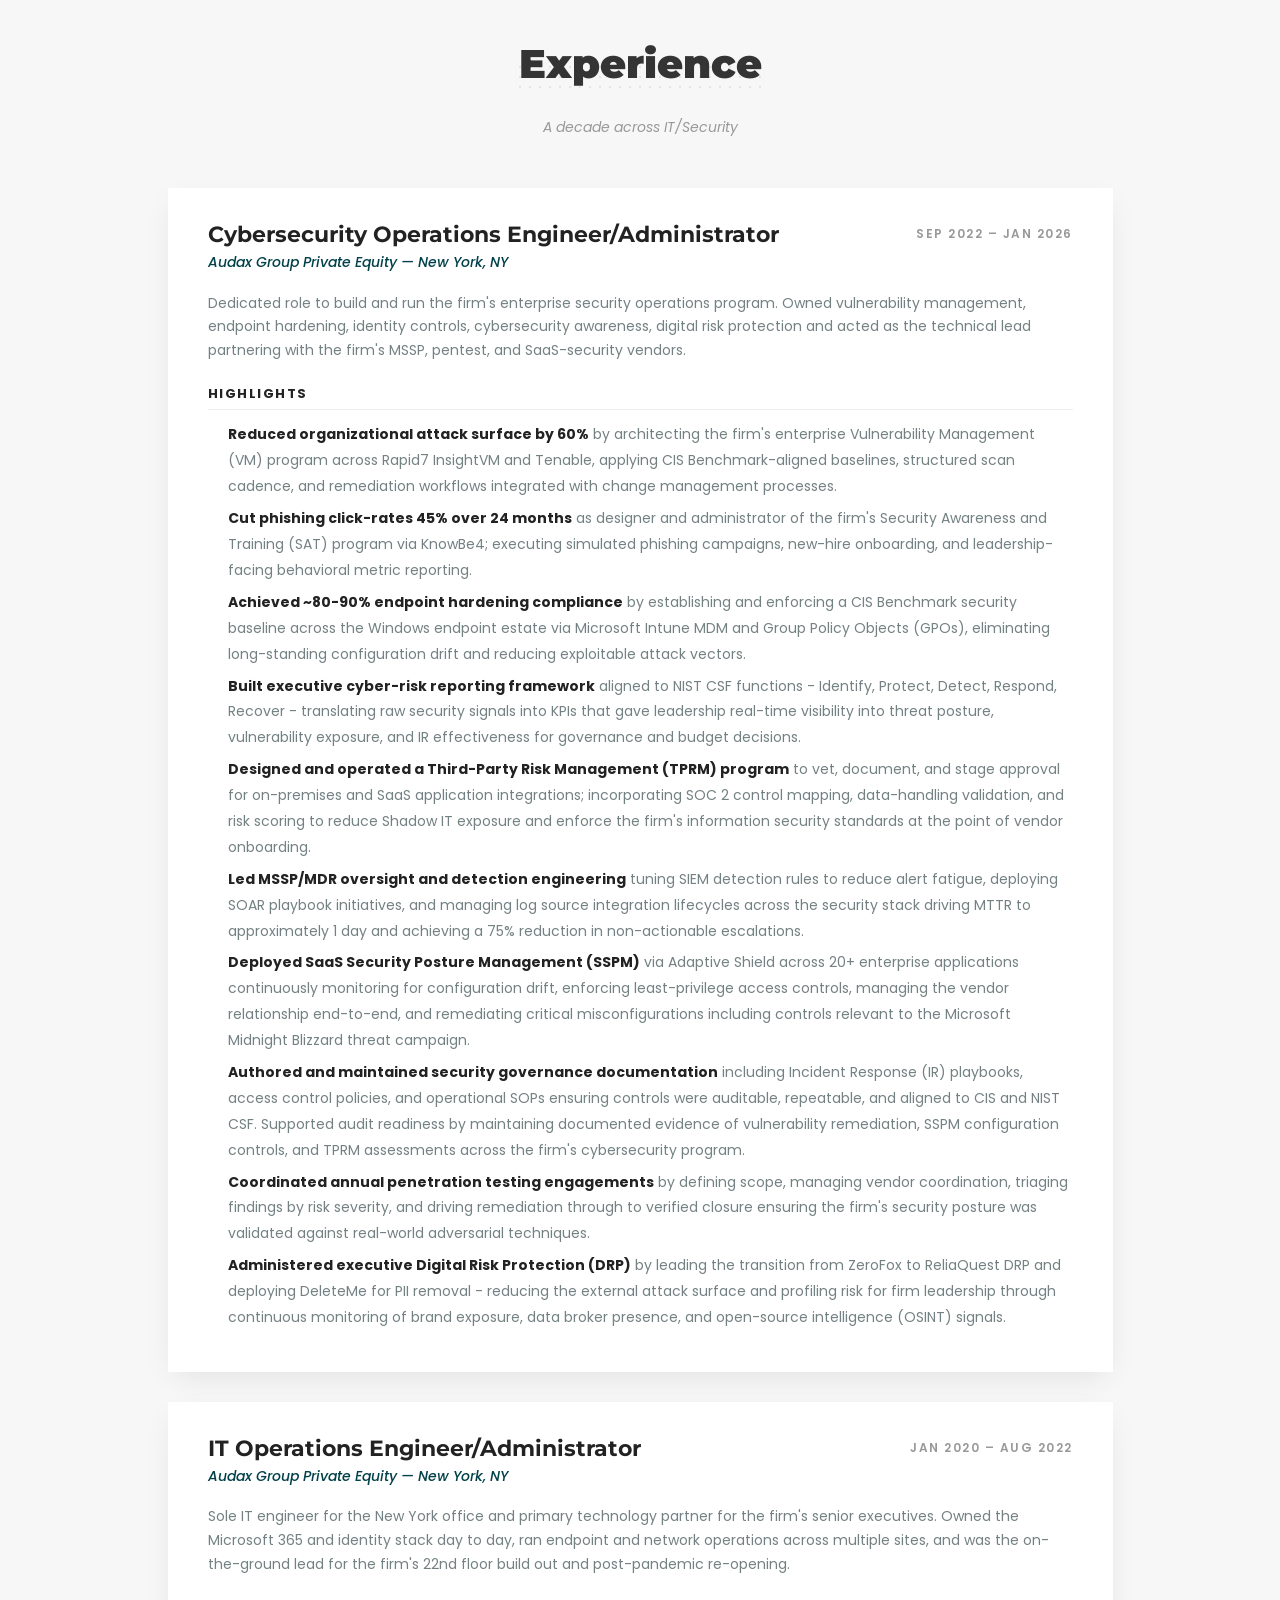
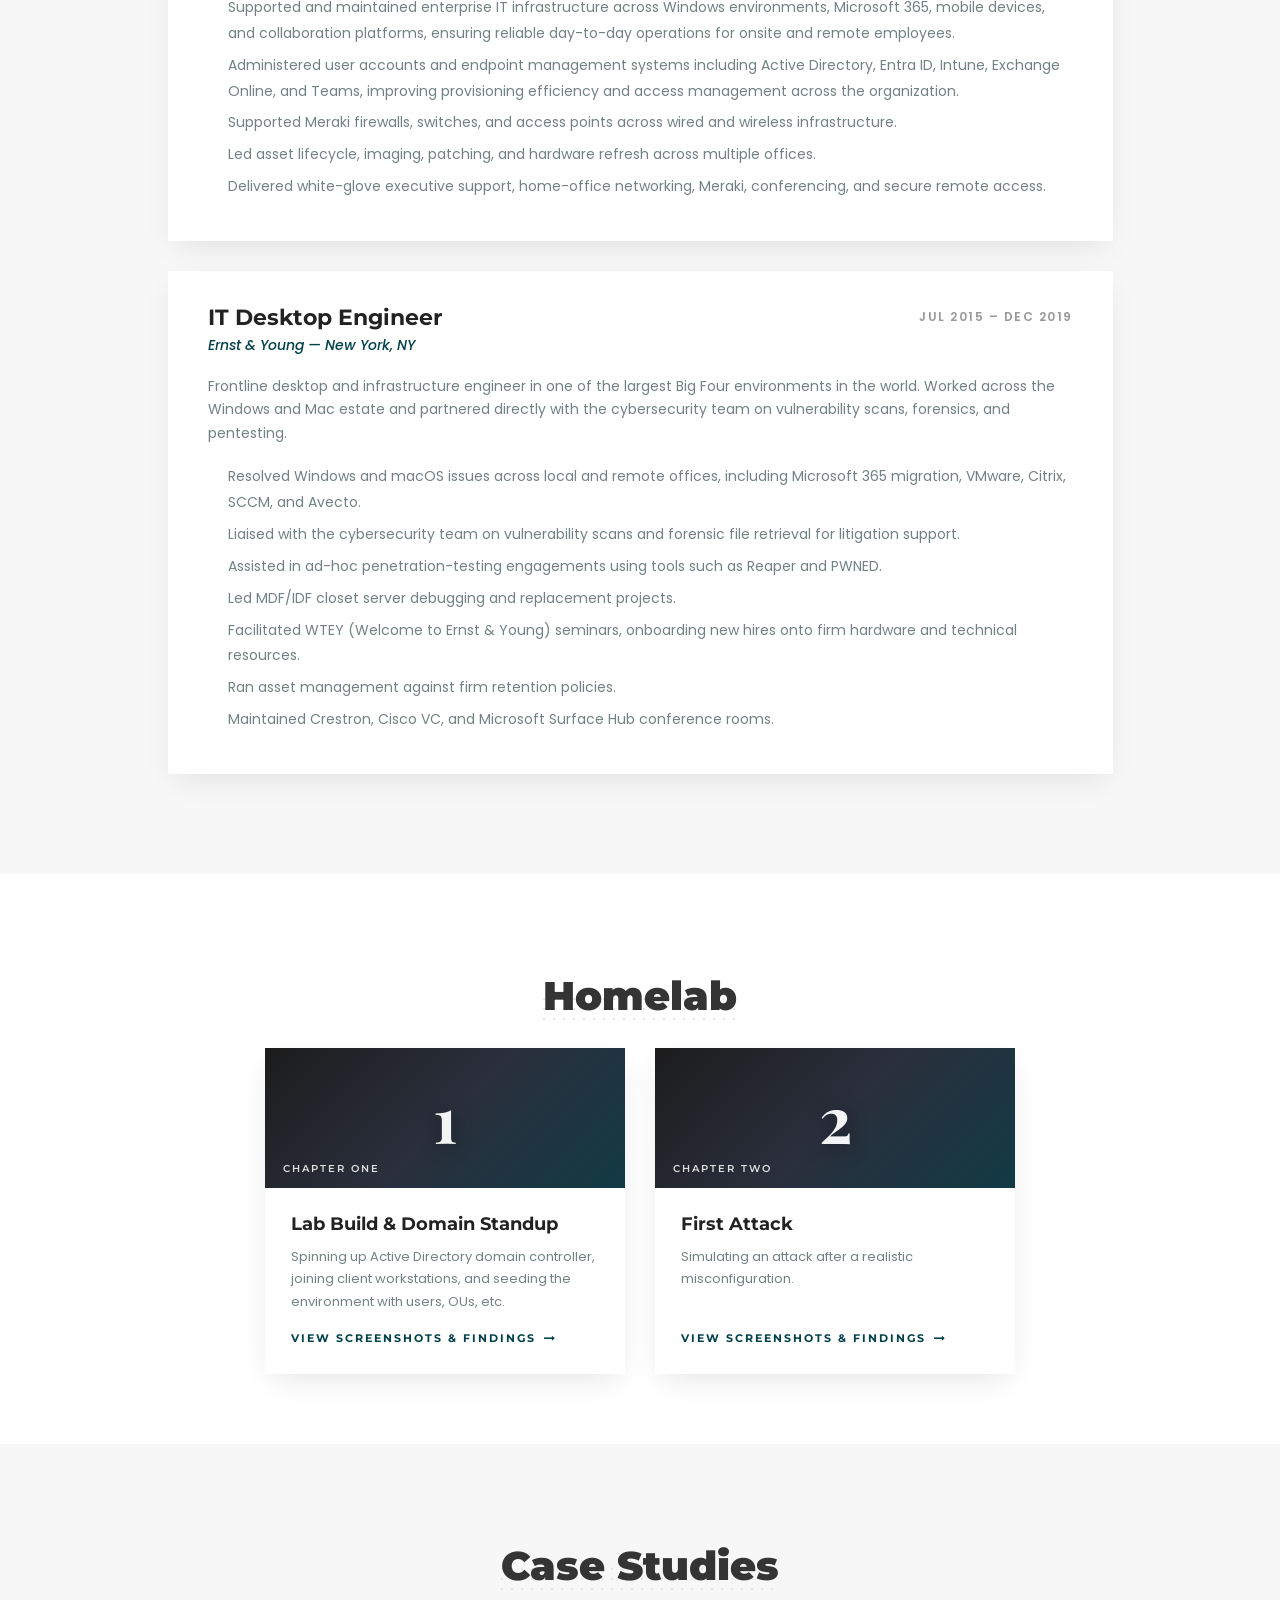
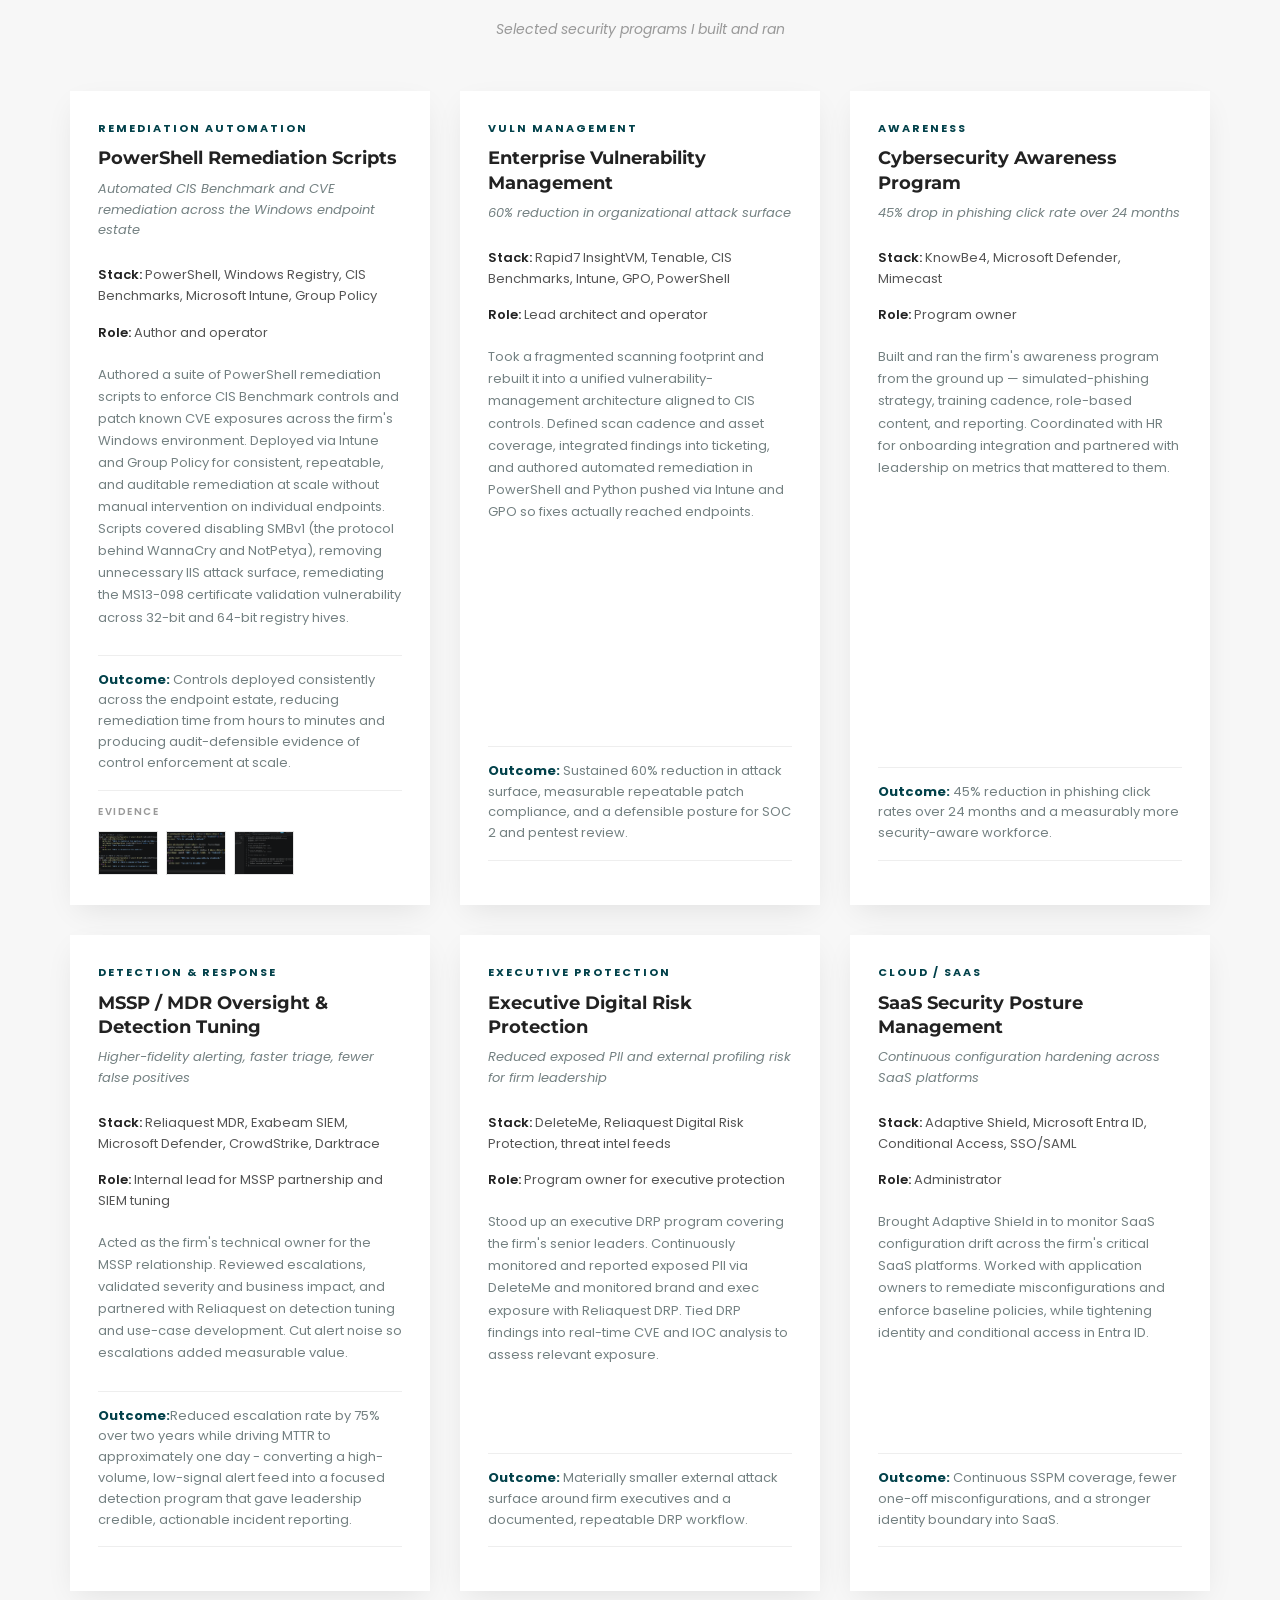
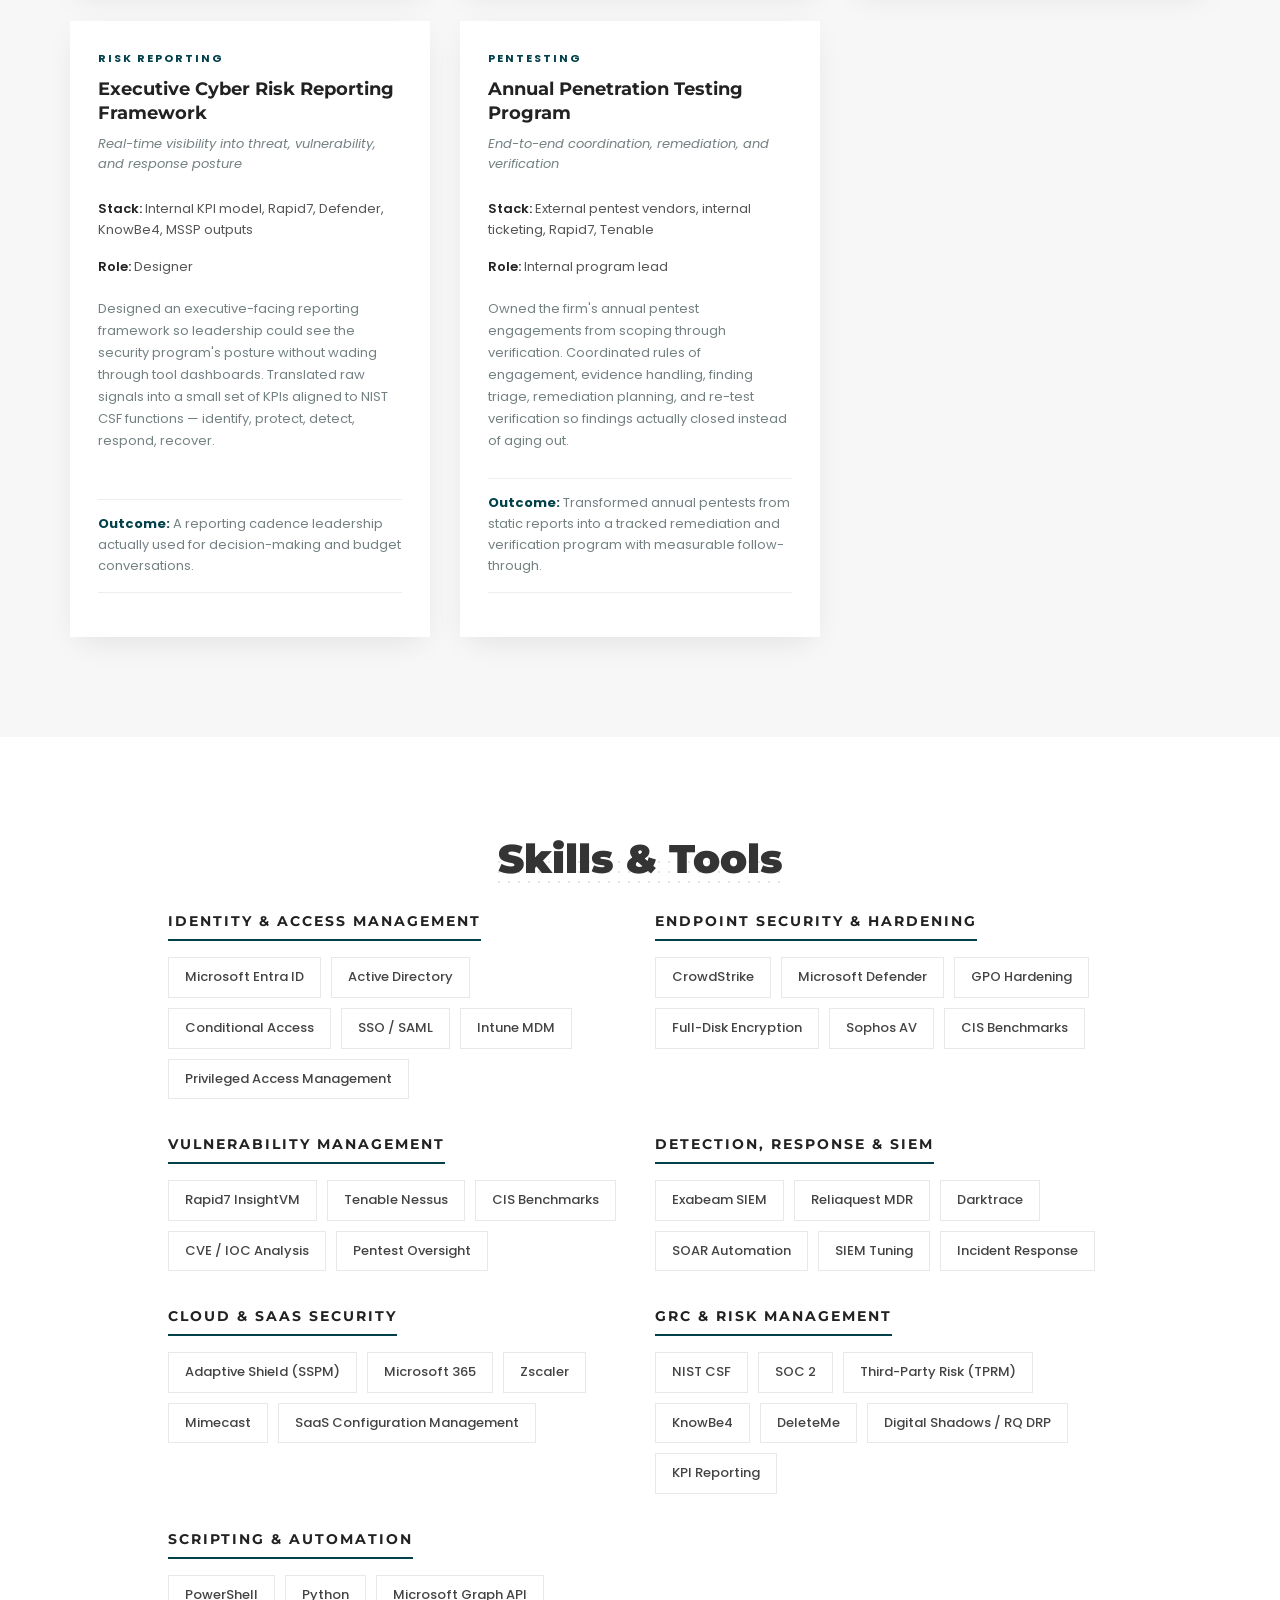
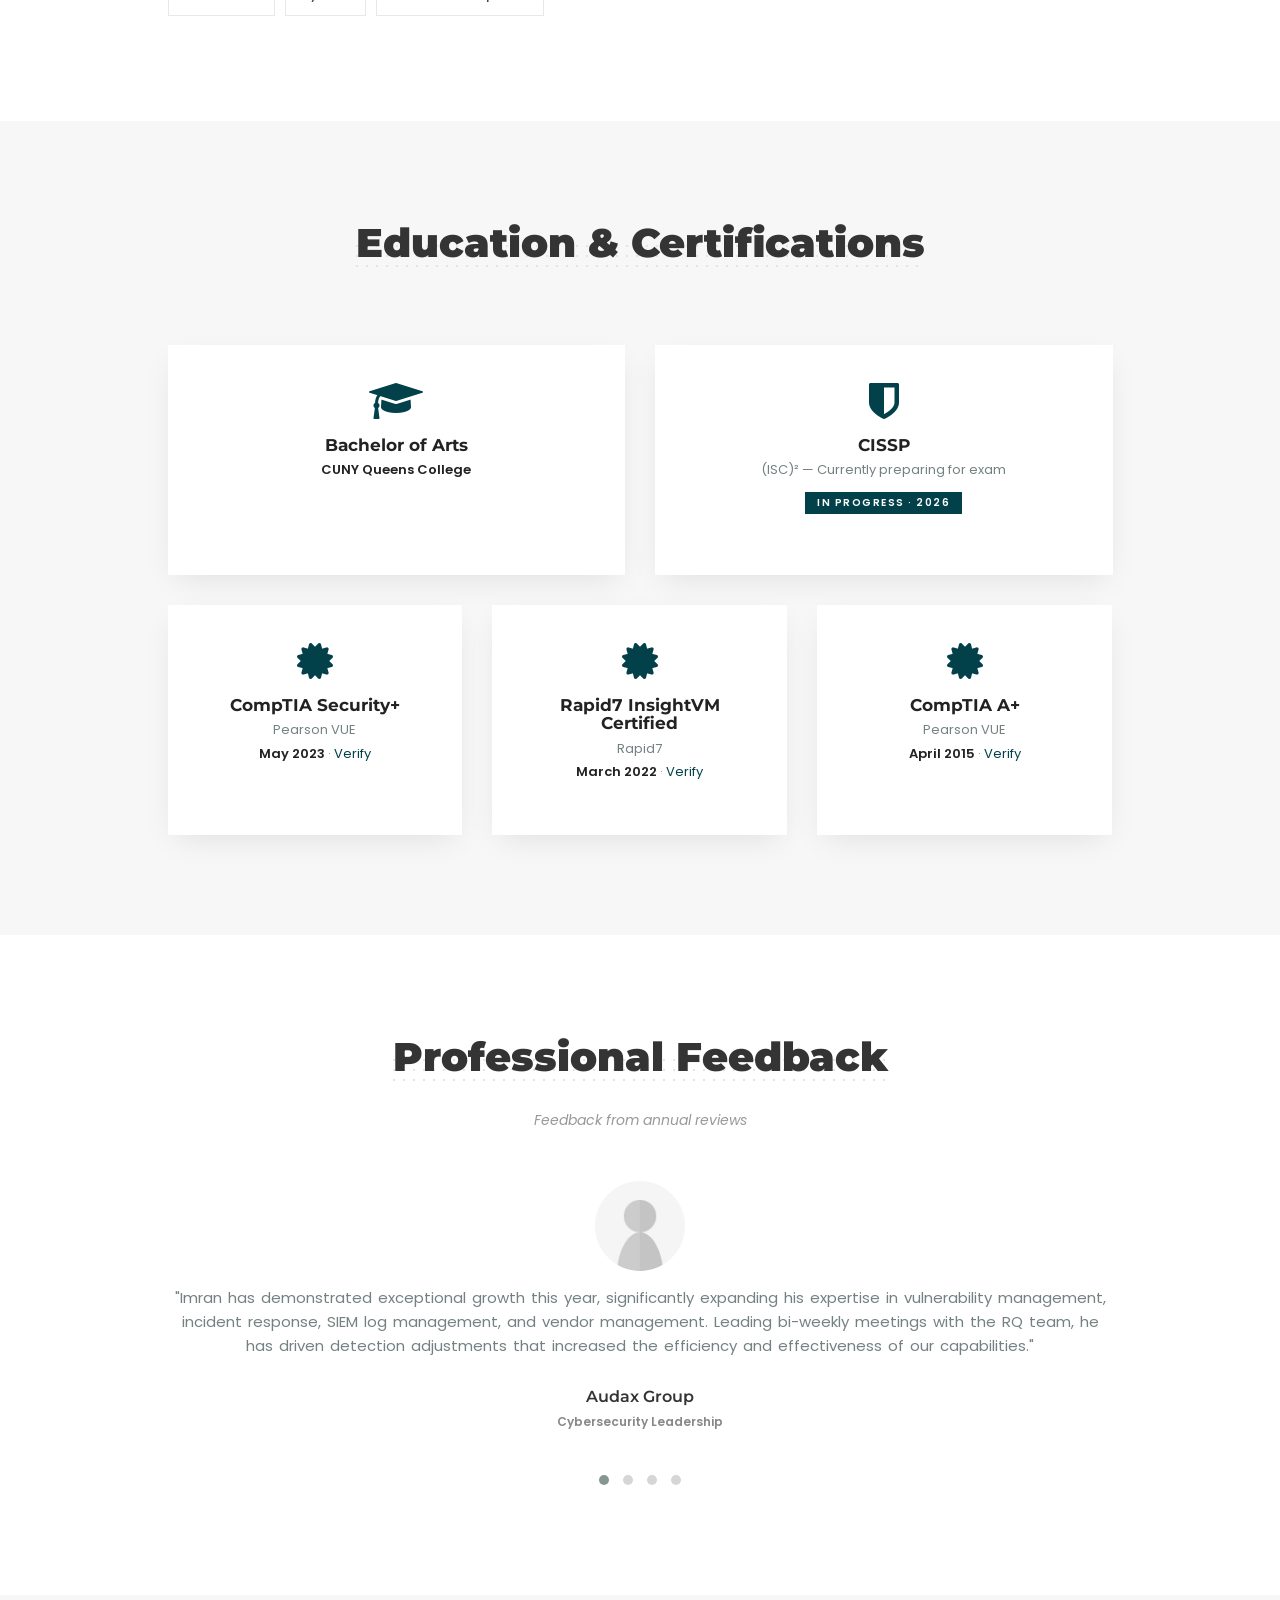
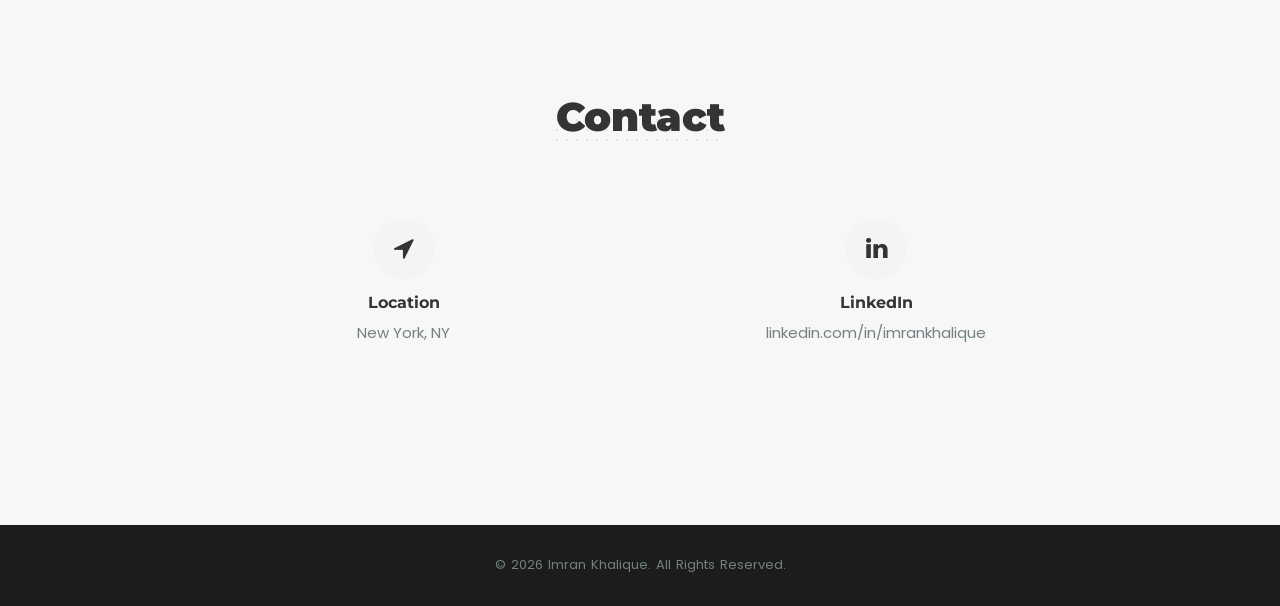
==== commit b8a861df: "Add files via upload" ====
--- a/index.html
+++ b/index.html
@@ -43,11 +43,11 @@
         <!-- Core Style Css -->
         <link rel="stylesheet" href="css/style.css">
         <!-- Theme system (light/dark) and Homelab styles -->
-        <link rel="stylesheet" href="css/theme.css?v=16">
+        <link rel="stylesheet" href="css/theme.css?v=19">
         <!-- Apply theme before render to avoid flash of wrong theme -->
         <script>(function(){try{var t=localStorage.getItem('ik-theme');if(t==='dark'){document.documentElement.setAttribute('data-theme','dark');}}catch(e){}})();</script>
         <!-- Light additions for new sections (case studies, skills groups, education, hero stats) -->
-        <style>.hero-stats-strip { display: flex; flex-wrap: wrap; justify-content: center; gap: 0; margin: 40px auto 0; max-width: 880px; border-top: 1px solid rgba(255,255,255,0.2); border-bottom: 1px solid rgba(255,255,255,0.2); } .hero-stats-strip .stat { flex: 1; min-width: 160px; padding: 18px 14px; text-align: center; border-right: 1px solid rgba(255,255,255,0.2); } .hero-stats-strip .stat:last-child { border-right: 0; } .hero-stats-strip .stat .num { color: #fff; font-size: 28px; font-weight: 700; display: block; line-height: 1.1; } .hero-stats-strip .stat .lbl { color: rgba(255,255,255,0.85); font-size: 11px; letter-spacing: 1.5px; text-transform: uppercase; margin-top: 6px; display: block; } .exp-section { padding-bottom: 70px; } .exp-card { background: #fff; padding: 35px 40px; margin-bottom: 30px; box-shadow: 0 10px 30px -8px rgba(0,0,0,0.1); border-left: 3px solid #c0392b; } .exp-card .role { font-weight: 700; font-size: 22px; color: #222; margin: 0; font-family: 'Montserrat', sans-serif; } .exp-card .org { color: #c0392b; font-size: 14px; font-weight: 500; margin: 4px 0 0; font-style: italic; } .exp-card .dates { color: #999; font-size: 12px; letter-spacing: 1.5px; font-weight: 600; } .exp-card .summary { margin: 18px 0; color: #748182; font-size: 14px; line-height: 1.7; } .exp-card .impact-title { color: #222; font-size: 13px; font-weight: 700; letter-spacing: 1.5px; text-transform: uppercase; margin: 22px 0 12px; padding-bottom: 6px; border-bottom: 1px solid #eee; } .exp-card ul { color: #748182; font-size: 14px; line-height: 1.85; padding-left: 20px; margin: 0; } .exp-card ul li { margin-bottom: 6px; } .exp-card ul li strong { color: #222; } .case-card { background: #fff; padding: 30px 28px; margin-bottom: 30px; box-shadow: 0 10px 30px -8px rgba(0,0,0,0.1); transition: all 0.3s; height: calc(100% - 30px); display: flex; flex-direction: column; } .case-card:hover { transform: translateY(-5px); box-shadow: 0 14px 34px -8px rgba(0,0,0,0.16); } .case-card .case-tag { display: inline-block; color: #c0392b; font-size: 11px; letter-spacing: 2px; text-transform: uppercase; font-weight: 700; margin-bottom: 10px; } .case-card h4 { font-weight: 700; font-size: 18px; color: #222; margin: 0 0 8px; line-height: 1.35; font-family: 'Montserrat', sans-serif; } .case-card .metric { color: #748182; font-style: italic; font-size: 13px; margin-bottom: 16px; } .case-card .row-meta { font-size: 13px; color: #555; margin: 8px 0; line-height: 1.6; } .case-card .row-meta strong { color: #222; font-weight: 600; } .case-card .desc { color: #748182; font-size: 13px; line-height: 1.7; margin: 12px 0; flex-grow: 1; } .case-card .outcome { font-size: 13px; line-height: 1.6; color: #748182; padding-top: 14px; margin-top: 14px; border-top: 1px solid #eee; } .case-card .outcome strong { color: #c0392b; } /* Evidence thumbnail row — clickable mini previews that open in a lightbox */.case-evidence { display: flex; flex-wrap: wrap; gap: 8px; margin-top: 16px; padding-top: 14px; border-top: 1px solid #eee; } .case-evidence .ev-label { font-size: 10px; letter-spacing: 1.5px; text-transform: uppercase; font-weight: 600; color: #999; width: 100%; margin-bottom: 4px; } .case-evidence .ev-thumb { width: 60px; height: 44px; overflow: hidden; cursor: pointer; border: 1px solid #e5e5e5; transition: all 0.2s; position: relative; display: block; } .case-evidence .ev-thumb:hover { border-color: #c0392b; transform: scale(1.05); } .case-evidence .ev-thumb img { width: 100%; height: 100%; object-fit: cover; display: block; } .case-evidence .ev-thumb .ev-overlay { position: absolute; inset: 0; background: rgba(192,57,43,0); display: flex; align-items: center; justify-content: center; transition: background 0.2s; } .case-evidence .ev-thumb:hover .ev-overlay { background: rgba(192,57,43,0.7); } .case-evidence .ev-thumb .ev-overlay i { color: #fff; font-size: 14px; opacity: 0; transition: opacity 0.2s; } .case-evidence .ev-thumb:hover .ev-overlay i { opacity: 1; } /* Make case study columns equal-height via flexbox */.case-row { display: flex; flex-wrap: wrap; } .case-row > [class*="col-"] { display: flex; flex-direction: column; } .skill-group { margin-bottom: 35px; } .skill-group .group-title { color: #222; font-size: 14px; font-weight: 700; letter-spacing: 2px; text-transform: uppercase; margin-bottom: 16px; padding-bottom: 8px; border-bottom: 2px solid #c0392b; display: inline-block; font-family: 'Montserrat', sans-serif; } .skill-group .pill-row { display: flex; flex-wrap: wrap; gap: 10px; } .skill-group .pill { background: #fff; padding: 10px 16px; font-size: 13px; font-weight: 500; color: #444; border: 1px solid #e8e8e8; transition: all 0.25s; font-family: 'Poppins', sans-serif; } .skill-group .pill:hover { background: #c0392b; color: #fff; border-color: #c0392b; } .edu-card { background: #fff; padding: 35px 28px; text-align: center; box-shadow: 0 10px 30px -8px rgba(0,0,0,0.1); margin-bottom: 30px; min-height: 230px; transition: all 0.3s; } .edu-card:hover { transform: translateY(-5px); box-shadow: 0 14px 34px -8px rgba(0,0,0,0.16); } .edu-card .icon { font-size: 42px; color: #c0392b; margin-bottom: 14px; display: block; } .edu-card h5 { font-weight: 700; font-size: 17px; color: #222; margin: 8px 0 6px; font-family: 'Montserrat', sans-serif; } .edu-card .meta { color: #748182; font-size: 13px; margin: 4px 0; line-height: 1.5; } .edu-card .meta strong { color: #222; font-weight: 600; } .edu-card .meta a { color: #c0392b; } .edu-card .badge-progress { display: inline-block; background: #c0392b; color: #fff; padding: 4px 12px; font-size: 10px; letter-spacing: 1.5px; font-weight: 600; margin-top: 8px; } .section-subtitle { color: #999; font-style: italic; font-size: 14px; text-align: center; margin-top: -50px; margin-bottom: 50px; } @media (max-width: 768px) { .hero .row { display: flex; flex-direction: column; } } @media (max-width: 768px) { .exp-card {  padding: 26px 22px; }  .exp-card .dates {  display: block;  margin-top: 8px; }  .case-card {  height: auto; } .about-text-col { order: 1; } .about-img-col { order: 2; } .about-img-col .hero-img img { max-width: 220px; margin: 0 auto; display: block; } .about-btn-wrap { text-align: center; } } .static-name { color: #fff; font-family: 'Playfair Display', Georgia, serif; font-weight: 700; font-size: 72px; letter-spacing: 1px; line-height: 1.05; margin: 0 0 18px; text-shadow: 0 2px 30px rgba(0,0,0,0.4); } @media (max-width: 768px) { .static-name {  font-size: 52px;  letter-spacing: 0.5px; } } .name-tagline { color: rgba(255,255,255,0.92); font-family: 'Montserrat', sans-serif; font-weight: 300; font-size: 22px; letter-spacing: 4px; text-transform: uppercase; margin: 0; line-height: 1.2; } .name-tagline .cd-words-wrapper b { font-weight: 300; } @media (max-width: 768px) { .name-tagline {  font-size: 14px;  letter-spacing: 2px; } } /* Hero background video — sits behind the template's existing dark .header:after overlay (which is at opacity 0.65) so text stays readable */.header .hero-video { position: absolute; top: 0; left: 0; width: 100%; height: 100%; object-fit: cover; z-index: 1; } .header:after { z-index: 2; } .header .v-middle { z-index: 11; position: relative; } /* Scroll-down indicator at bottom of hero */.scroll-down { position: absolute; left: 50%; bottom: 30px; transform: translateX(-50%); z-index: 12; color: rgba(255,255,255,0.85); text-decoration: none; display: flex; flex-direction: column; align-items: center; gap: 6px; transition: color 0.2s, opacity 0.2s; } .scroll-down:hover, .scroll-down:focus { color: #fff; text-decoration: none; opacity: 0.9; } .scroll-down .scroll-text { font-family: 'Montserrat', sans-serif; font-size: 11px; font-weight: 600; letter-spacing: 3px; text-transform: uppercase; } .scroll-down .scroll-arrow { width: 32px; height: 32px; border: 1px solid rgba(255,255,255,0.5); border-radius: 50%; display: inline-flex; align-items: center; justify-content: center; font-size: 16px; animation: scrollBounce 2s ease-in-out infinite; } @keyframes scrollBounce { 0%, 20%, 50%, 80%, 100% {  transform: translateY(0); }  40% {  transform: translateY(-8px); }  60% {  transform: translateY(-4px); } } @media (max-width: 768px) { .scroll-down {  bottom: 20px; }  .scroll-down .scroll-text {  font-size: 10px; } } /* Centered nav */.navbar-default .navbar-collapse { text-align: center; } .nav-centered { float: none !important; display: inline-block; vertical-align: top; }</style>
+        <style>.hero-stats-strip { display: flex; flex-wrap: wrap; justify-content: center; gap: 0; margin: 40px auto 0; max-width: 880px; border-top: 1px solid rgba(255,255,255,0.2); border-bottom: 1px solid rgba(255,255,255,0.2); } .hero-stats-strip .stat { flex: 1; min-width: 160px; padding: 18px 14px; text-align: center; border-right: 1px solid rgba(255,255,255,0.2); } .hero-stats-strip .stat:last-child { border-right: 0; } .hero-stats-strip .stat .num { color: #fff; font-size: 28px; font-weight: 700; display: block; line-height: 1.1; } .hero-stats-strip .stat .lbl { color: rgba(255,255,255,0.85); font-size: 11px; letter-spacing: 1.5px; text-transform: uppercase; margin-top: 6px; display: block; } .exp-section { padding-bottom: 70px; } .exp-card { background: #fff; padding: 35px 40px; margin-bottom: 30px; box-shadow: 0 10px 30px -8px rgba(0,0,0,0.1); } .exp-card .role { font-weight: 700; font-size: 22px; color: #222; margin: 0; font-family: 'Montserrat', sans-serif; } .exp-card .org { color: #02414a; font-size: 14px; font-weight: 500; margin: 4px 0 0; font-style: italic; } .exp-card .dates { color: #999; font-size: 12px; letter-spacing: 1.5px; font-weight: 600; } .exp-card .summary { margin: 18px 0; color: #748182; font-size: 14px; line-height: 1.7; } .exp-card .impact-title { color: #222; font-size: 13px; font-weight: 700; letter-spacing: 1.5px; text-transform: uppercase; margin: 22px 0 12px; padding-bottom: 6px; border-bottom: 1px solid #eee; } .exp-card ul { color: #748182; font-size: 14px; line-height: 1.85; padding-left: 20px; margin: 0; } .exp-card ul li { margin-bottom: 6px; } .exp-card ul li strong { color: #222; } .case-card { background: #fff; padding: 30px 28px; margin-bottom: 30px; box-shadow: 0 10px 30px -8px rgba(0,0,0,0.1); transition: all 0.3s; height: calc(100% - 30px); display: flex; flex-direction: column; } .case-card:hover { transform: translateY(-5px); box-shadow: 0 14px 34px -8px rgba(0,0,0,0.16); } .case-card .case-tag { display: inline-block; color: #02414a; font-size: 11px; letter-spacing: 2px; text-transform: uppercase; font-weight: 700; margin-bottom: 10px; } .case-card h4 { font-weight: 700; font-size: 18px; color: #222; margin: 0 0 8px; line-height: 1.35; font-family: 'Montserrat', sans-serif; } .case-card .metric { color: #748182; font-style: italic; font-size: 13px; margin-bottom: 16px; } .case-card .row-meta { font-size: 13px; color: #555; margin: 8px 0; line-height: 1.6; } .case-card .row-meta strong { color: #222; font-weight: 600; } .case-card .desc { color: #748182; font-size: 13px; line-height: 1.7; margin: 12px 0; flex-grow: 1; } .case-card .outcome { font-size: 13px; line-height: 1.6; color: #748182; padding-top: 14px; margin-top: 14px; border-top: 1px solid #eee; } .case-card .outcome strong { color: #02414a; } /* Evidence thumbnail row — clickable mini previews that open in a lightbox */.case-evidence { display: flex; flex-wrap: wrap; gap: 8px; margin-top: 16px; padding-top: 14px; border-top: 1px solid #eee; } .case-evidence .ev-label { font-size: 10px; letter-spacing: 1.5px; text-transform: uppercase; font-weight: 600; color: #999; width: 100%; margin-bottom: 4px; } .case-evidence .ev-thumb { width: 60px; height: 44px; overflow: hidden; cursor: pointer; border: 1px solid #e5e5e5; transition: all 0.2s; position: relative; display: block; } .case-evidence .ev-thumb:hover { border-color: #02414a; transform: scale(1.05); } .case-evidence .ev-thumb img { width: 100%; height: 100%; object-fit: cover; display: block; } .case-evidence .ev-thumb .ev-overlay { position: absolute; inset: 0; background: rgba(2,65,74,0); display: flex; align-items: center; justify-content: center; transition: background 0.2s; } .case-evidence .ev-thumb:hover .ev-overlay { background: rgba(2,65,74,0.7); } .case-evidence .ev-thumb .ev-overlay i { color: #fff; font-size: 14px; opacity: 0; transition: opacity 0.2s; } .case-evidence .ev-thumb:hover .ev-overlay i { opacity: 1; } /* Make case study columns equal-height via flexbox */.case-row { display: flex; flex-wrap: wrap; } .case-row > [class*="col-"] { display: flex; flex-direction: column; } .skill-group { margin-bottom: 35px; } .skill-group .group-title { color: #222; font-size: 14px; font-weight: 700; letter-spacing: 2px; text-transform: uppercase; margin-bottom: 16px; padding-bottom: 8px; border-bottom: 2px solid #02414a; display: inline-block; font-family: 'Montserrat', sans-serif; } .skill-group .pill-row { display: flex; flex-wrap: wrap; gap: 10px; } .skill-group .pill { background: #fff; padding: 10px 16px; font-size: 13px; font-weight: 500; color: #444; border: 1px solid #e8e8e8; transition: all 0.25s; font-family: 'Poppins', sans-serif; } .skill-group .pill:hover { background: #02414a; color: #fff; border-color: #02414a; } .edu-card { background: #fff; padding: 35px 28px; text-align: center; box-shadow: 0 10px 30px -8px rgba(0,0,0,0.1); margin-bottom: 30px; min-height: 230px; transition: all 0.3s; } .edu-card:hover { transform: translateY(-5px); box-shadow: 0 14px 34px -8px rgba(0,0,0,0.16); } .edu-card .icon { font-size: 42px; color: #02414a; margin-bottom: 14px; display: block; } .edu-card h5 { font-weight: 700; font-size: 17px; color: #222; margin: 8px 0 6px; font-family: 'Montserrat', sans-serif; } .edu-card .meta { color: #748182; font-size: 13px; margin: 4px 0; line-height: 1.5; } .edu-card .meta strong { color: #222; font-weight: 600; } .edu-card .meta a { color: #02414a; } .edu-card .badge-progress { display: inline-block; background: #02414a; color: #fff; padding: 4px 12px; font-size: 10px; letter-spacing: 1.5px; font-weight: 600; margin-top: 8px; } .section-subtitle { color: #999; font-style: italic; font-size: 14px; text-align: center; margin-top: -50px; margin-bottom: 50px; } @media (max-width: 768px) { .hero .row { display: flex; flex-direction: column; } } @media (max-width: 768px) { .exp-card {  padding: 26px 22px; }  .exp-card .dates {  display: block;  margin-top: 8px; }  .case-card {  height: auto; } .about-text-col { order: 1; } .about-img-col { order: 2; } .about-img-col .hero-img img { max-width: 220px; margin: 0 auto; display: block; } .about-btn-wrap { text-align: center; } } .static-name { color: #fff; font-family: 'Playfair Display', Georgia, serif; font-weight: 700; font-size: 72px; letter-spacing: 1px; line-height: 1.05; margin: 0 0 18px; text-shadow: 0 2px 30px rgba(0,0,0,0.4); } @media (max-width: 768px) { .static-name {  font-size: 52px;  letter-spacing: 0.5px; } } .name-tagline { color: rgba(255,255,255,0.92); font-family: 'Montserrat', sans-serif; font-weight: 300; font-size: 22px; letter-spacing: 4px; text-transform: uppercase; margin: 0; line-height: 1.2; } .name-tagline .cd-words-wrapper b { font-weight: 300; } @media (max-width: 768px) { .name-tagline {  font-size: 14px;  letter-spacing: 2px; } } /* Hero background video — sits behind the template's existing dark .header:after overlay (which is at opacity 0.65) so text stays readable */.header .hero-video { position: absolute; top: 0; left: 0; width: 100%; height: 100%; object-fit: cover; z-index: 1; } .header:after { z-index: 2; } .header .v-middle { z-index: 11; position: relative; } /* Scroll-down indicator at bottom of hero */.scroll-down { position: absolute; left: 50%; bottom: 30px; transform: translateX(-50%); z-index: 12; color: rgba(255,255,255,0.85); text-decoration: none; display: flex; flex-direction: column; align-items: center; gap: 6px; transition: color 0.2s, opacity 0.2s; } .scroll-down:hover, .scroll-down:focus { color: #fff; text-decoration: none; opacity: 0.9; } .scroll-down .scroll-text { font-family: 'Montserrat', sans-serif; font-size: 11px; font-weight: 600; letter-spacing: 3px; text-transform: uppercase; } .scroll-down .scroll-arrow { width: 32px; height: 32px; border: 1px solid rgba(255,255,255,0.5); border-radius: 50%; display: inline-flex; align-items: center; justify-content: center; font-size: 16px; animation: scrollBounce 2s ease-in-out infinite; } @keyframes scrollBounce { 0%, 20%, 50%, 80%, 100% {  transform: translateY(0); }  40% {  transform: translateY(-8px); }  60% {  transform: translateY(-4px); } } @media (max-width: 768px) { .scroll-down {  bottom: 20px; }  .scroll-down .scroll-text {  font-size: 10px; } } /* Centered nav */.navbar-default .navbar-collapse { text-align: center; } .nav-centered { float: none !important; display: inline-block; vertical-align: top; }</style>
         <!--[if lt IE 9]-->
         <script src="js/html5shiv.min.js"></script>
         <!--[endif]-->
@@ -250,7 +250,7 @@
                 <div class="homelab-grid">
                     <a class="homelab-card" href="homelab/chapter-1.html">
                         <div class="ch-banner">
-                            <span class="ch-num">01</span>
+                            <span class="ch-num">1</span>
                             <span class="ch-tag">Chapter One</span>
                         </div>
                         <div class="ch-body">
@@ -261,7 +261,7 @@
                     </a>
                     <a class="homelab-card" href="homelab/chapter-2.html">
                         <div class="ch-banner">
-                            <span class="ch-num">02</span>
+                            <span class="ch-num">2</span>
                             <span class="ch-tag">Chapter two</span>
                         </div>
                         <div class="ch-body">
@@ -567,44 +567,8 @@
             </div>
         </section>
         <!--====== End Education & Certifications ======-->
-        <!--====== Numbers ======-->
-        <div class="numbers section-padding text-center pb-70">
-            <div class="container">
-                <div class="row">
-                    <div class="col-md-3">
-                        <div class="item">
-                            <span class="icon"><i class="fa fa-shield" aria-hidden="true"></i></span>
-                            <h3 class="counter">60%</h3>
-                            <p>Attack Surface Reduction</p>
-                        </div>
-                    </div>
-                    <div class="col-md-3">
-                        <div class="item">
-                            <span class="icon"><i class="fa fa-line-chart" aria-hidden="true"></i></span>
-                            <h3 class="counter">45%</h3>
-                            <p>Phishing Click-Rate Drop</p>
-                        </div>
-                    </div>
-                    <div class="col-md-3">
-                        <div class="item">
-                            <span class="icon"><i class="fa fa-laptop" aria-hidden="true"></i></span>
-                            <h3 class="counter">80%</h3>
-                            <p>Endpoint Compliance</p>
-                        </div>
-                    </div>
-                    <div class="col-md-3">
-                        <div class="item">
-                            <span class="icon"><i class="fa fa-clock-o" aria-hidden="true"></i></span>
-                            <h3 class="counter">10+</h3>
-                            <p>Years IT &amp; Security</p>
-                        </div>
-                    </div>
-                </div>
-            </div>
-        </div>
-        <!--====== End Numbers ======-->
         <!--====== Professional Feedback ======-->
-        <section class="clients section-padding bg-gray" data-scroll-index="7">
+        <section class="clients section-padding" data-scroll-index="7">
             <div class="container">
                 <div class="row">
                     <div class="section-head">
@@ -705,7 +669,7 @@
         </section>
         <!--====== End Blog ======-->
         <!--====== Contact ======-->
-        <section class="contact section-padding" data-scroll-index="9">
+        <section class="contact section-padding bg-gray" data-scroll-index="9">
             <div class="container">
                 <div class="row">
                     <div class="section-head">
--- a/css/theme.css
+++ b/css/theme.css
@@ -19,19 +19,21 @@
         flex: 1 1 auto;
         text-align: center;
     }
-    /* Invisible right-side spacer that mirrors the switch width on the left.
-       Without this, .nav-centered (flex: 1) takes the leftover space which is
-       offset to the right of the switch — the menu centers within that offset
-       space, looking visibly off-center on smaller screens like a 13" MacBook.
-       The spacer balances the layout so the menu centers relative to the
-       viewport, not the leftover space. */
+    /* Right-side spacer mirrors the theme switch on the left so the
+       centered nav sits in the true middle of the container instead of
+       being pushed right by the switch's width. Without this the nav
+       appears off-center on narrower desktop widths (e.g. 13" MacBook). */
     .navbar-default .navbar-collapse > .nav-spacer-right {
         flex: 0 0 auto;
-        width: 73px; /* switch wrap is ~58px track + 15px left padding */
-    }
-}
-@media (max-width: 767px) {
-    .nav-spacer-right { display: none; }
+        width: 73px; /* 58px switch track + 15px left padding on .theme-switch-wrap */
+    }
+    /* Bootstrap's default .navbar-nav > li is float:left, which left-aligns
+       the items inside our centered <ul>. Switching them to inline-block lets
+       the parent's text-align:center actually center the visible items. */
+    .navbar-default .navbar-nav.nav-centered > li {
+        float: none;
+        display: inline-block;
+    }
 }
 /* Tighten nav item spacing so all items + the switch fit on one line.
    The template's default is margin: 25px 20px 0 — pulling that in to 8px on
@@ -141,10 +143,10 @@
     z-index: 2;
 }
 .theme-switch:hover .theme-switch-track {
-    border-color: rgba(192,57,43,0.5);
+    border-color: rgba(2,65,74,0.5);
 }
 .theme-switch-input:focus-visible + .theme-switch-track {
-    box-shadow: 0 0 0 3px rgba(192,57,43,0.35);
+    box-shadow: 0 0 0 3px rgba(2,65,74,0.35);
 }
 
 /* Checked = dark mode */
@@ -219,7 +221,7 @@
     background: #d0d4dc !important;
 }
 html[data-theme="dark"] .navbar-default .navbar-nav > li > a:hover {
-    color: #c0392b !important;
+    color: #02414a !important;
 }
 /* Hamburger icon-bars: keep light against the dark hero, dark against
    the white scrolled state (light mode); in dark mode keep light always
@@ -285,7 +287,6 @@
 html[data-theme="dark"] .edu-card {
     background: #1a1d27;
     box-shadow: 0 10px 30px -8px rgba(0,0,0,0.55);
-    border-left-color: #c0392b;
 }
 html[data-theme="dark"] .exp-card .role,
 html[data-theme="dark"] .exp-card .impact-title,
@@ -335,9 +336,9 @@
     border-color: #2a2f3c;
 }
 html[data-theme="dark"] .skill-group .pill:hover {
-    background: #c0392b;
+    background: #02414a;
     color: #fff;
-    border-color: #c0392b;
+    border-color: #02414a;
 }
 
 /* Contact */
@@ -386,7 +387,6 @@
     text-decoration: none;
     color: inherit;
     transition: transform 0.3s, box-shadow 0.3s;
-    border-top: 3px solid #c0392b;
 }
 .homelab-card:hover {
     transform: translateY(-6px);
@@ -396,7 +396,7 @@
 }
 .homelab-card .ch-banner {
     height: 140px;
-    background: linear-gradient(135deg, #1c1c1c 0%, #2a2f3c 50%, #c0392b 130%);
+    background: linear-gradient(135deg, #1c1c1c 0%, #2a2f3c 50%, #02414a 130%);
     display: flex;
     align-items: center;
     justify-content: center;
@@ -444,7 +444,7 @@
     flex-grow: 1;
 }
 .homelab-card .ch-cta {
-    color: #c0392b;
+    color: #02414a;
     font-family: 'Montserrat', sans-serif;
     font-size: 11px;
     letter-spacing: 2px;
@@ -481,7 +481,7 @@
    ========================================================= */
 .chapter-hero {
     padding: 140px 0 70px;
-    background: linear-gradient(135deg, #1c1c1c 0%, #2a2f3c 60%, #c0392b 140%);
+    background: linear-gradient(135deg, #1c1c1c 0%, #2a2f3c 60%, #02414a 140%);
     color: #fff;
     text-align: center;
 }
@@ -539,8 +539,8 @@
     line-height: 1;
 }
 .chapter-nav .chnav-btn:hover {
-    background: #c0392b;
-    border-color: #c0392b;
+    background: #02414a;
+    border-color: #02414a;
     color: #fff;
     text-decoration: none;
     transform: translateY(-2px);
@@ -551,7 +551,7 @@
     border-color: transparent;
 }
 .chapter-nav .chnav-btn.chnav-primary:hover {
-    background: #c0392b;
+    background: #02414a;
     color: #fff;
 }
 .chapter-nav .chnav-btn.chnav-disabled {
@@ -592,14 +592,14 @@
     padding: 5px 0;
 }
 .chapter-page-nav:hover {
-    color: #c0392b !important;
+    color: #02414a !important;
     text-decoration: none;
 }
 .nav-scroll .chapter-page-nav {
     color: #111 !important;
 }
 .nav-scroll .chapter-page-nav:hover {
-    color: #c0392b !important;
+    color: #02414a !important;
 }
 html[data-theme="dark"] .chapter-page-nav,
 html[data-theme="dark"] .nav-scroll .chapter-page-nav {
@@ -607,7 +607,7 @@
 }
 html[data-theme="dark"] .chapter-page-nav:hover,
 html[data-theme="dark"] .nav-scroll .chapter-page-nav:hover {
-    color: #c0392b !important;
+    color: #02414a !important;
 }
 
 .chapter-back {
@@ -625,14 +625,14 @@
     transition: color 0.2s;
 }
 .chapter-back:hover {
-    color: #c0392b;
+    color: #02414a;
     text-decoration: none;
 }
 html[data-theme="dark"] .chapter-back {
     color: #b0b6c1;
 }
 html[data-theme="dark"] .chapter-back:hover {
-    color: #c0392b;
+    color: #02414a;
 }
 
 .chapter-section {
@@ -645,7 +645,7 @@
     color: #222;
     margin: 0 0 8px;
     padding-bottom: 10px;
-    border-bottom: 2px solid #c0392b;
+    border-bottom: 2px solid #02414a;
     display: inline-block;
 }
 .chapter-section .section-lead {
@@ -749,7 +749,6 @@
     background: #fff;
     padding: 18px 22px 18px 28px;
     margin-bottom: 12px;
-    border-left: 3px solid #c0392b;
     box-shadow: 0 6px 18px -6px rgba(0,0,0,0.1);
     font-size: 14px;
     line-height: 1.7;
@@ -827,7 +826,7 @@
     top: 0;
     bottom: 0;
     width: 2px;
-    background: linear-gradient(to bottom, #c0392b 0%, rgba(192,57,43,0.2) 100%);
+    background: linear-gradient(to bottom, #c04a2f 0%, rgba(192,74,47,0.2) 100%);
 }
 @media (max-width: 768px) {
     .walkthrough::before { left: 14px; }
@@ -849,7 +848,7 @@
     width: 40px;
     height: 40px;
     border-radius: 50%;
-    background: #c0392b;
+    background: #c04a2f;
     color: #fff;
     font-family: 'Montserrat', sans-serif;
     font-size: 14px;
@@ -883,7 +882,7 @@
     letter-spacing: 2px;
     text-transform: uppercase;
     font-weight: 700;
-    color: #c0392b;
+    color: #02414a;
     margin-bottom: 4px;
 }
 .wt-step-summary {
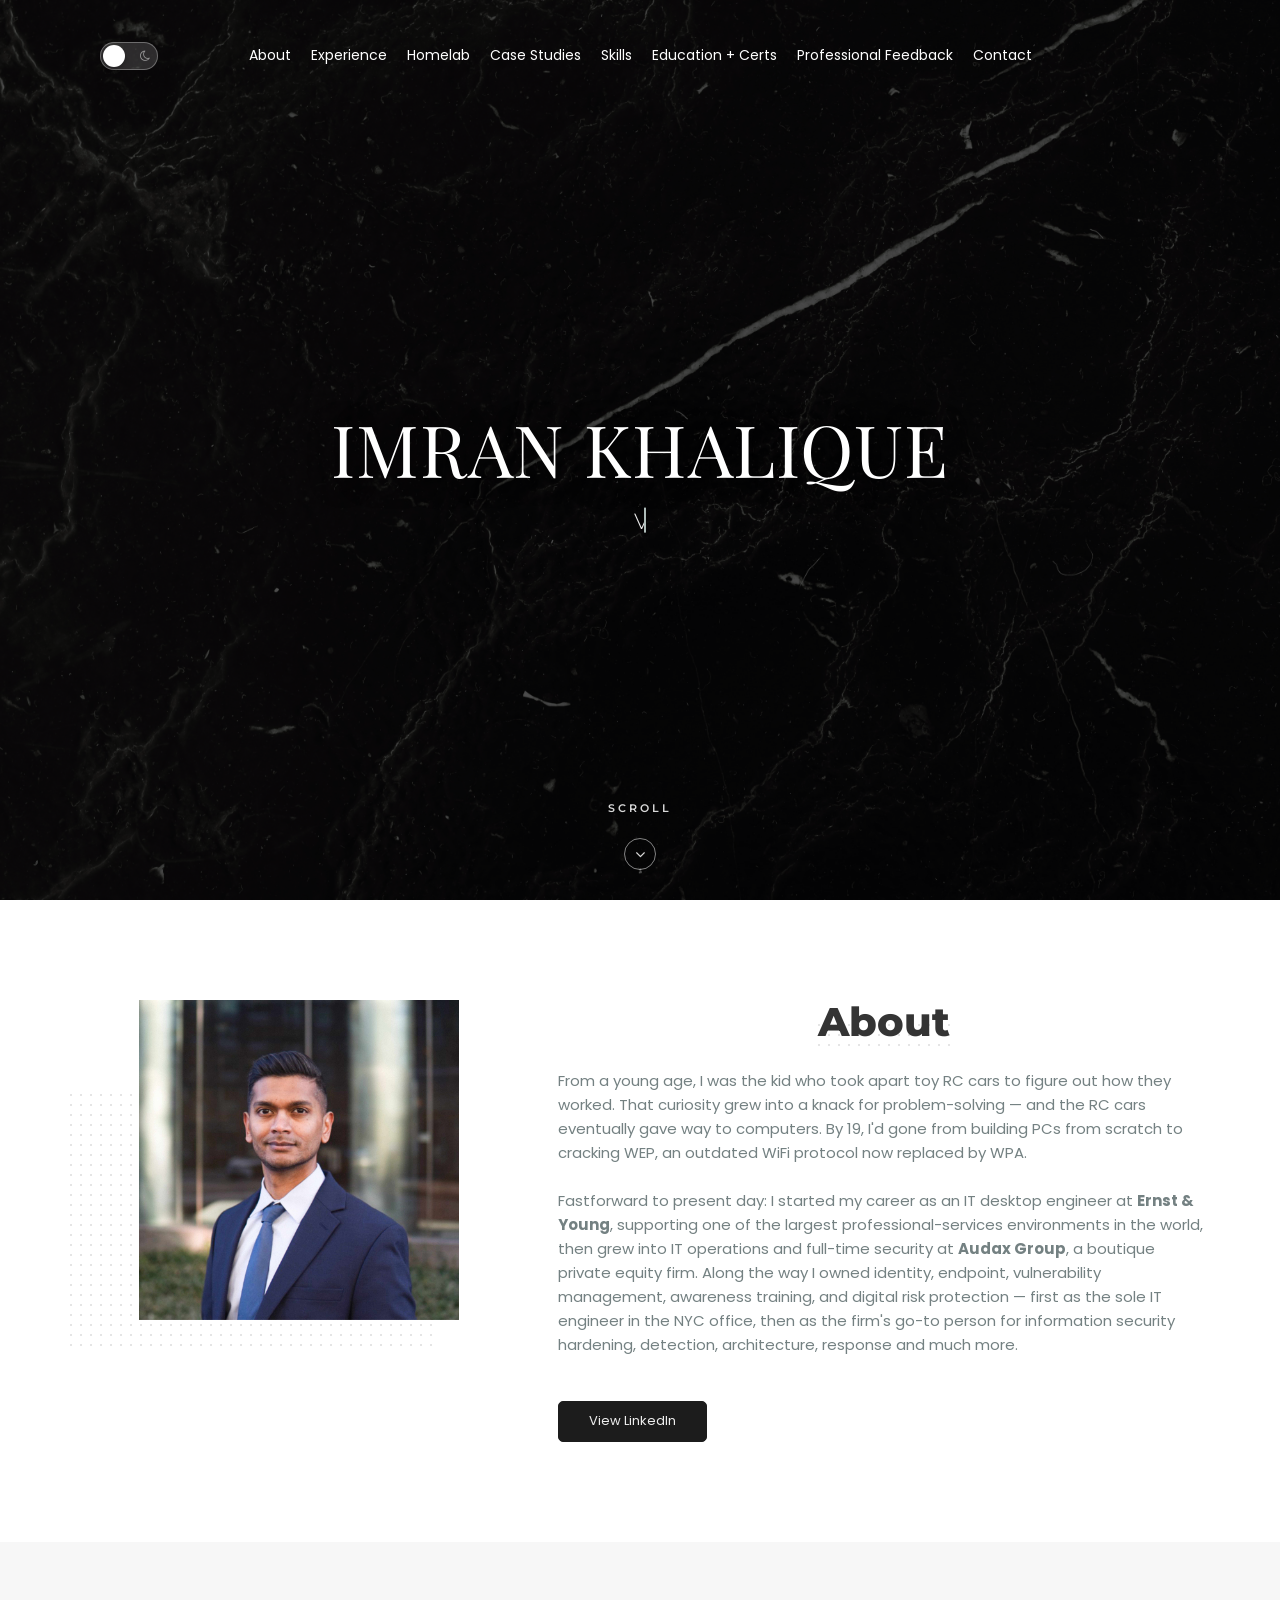
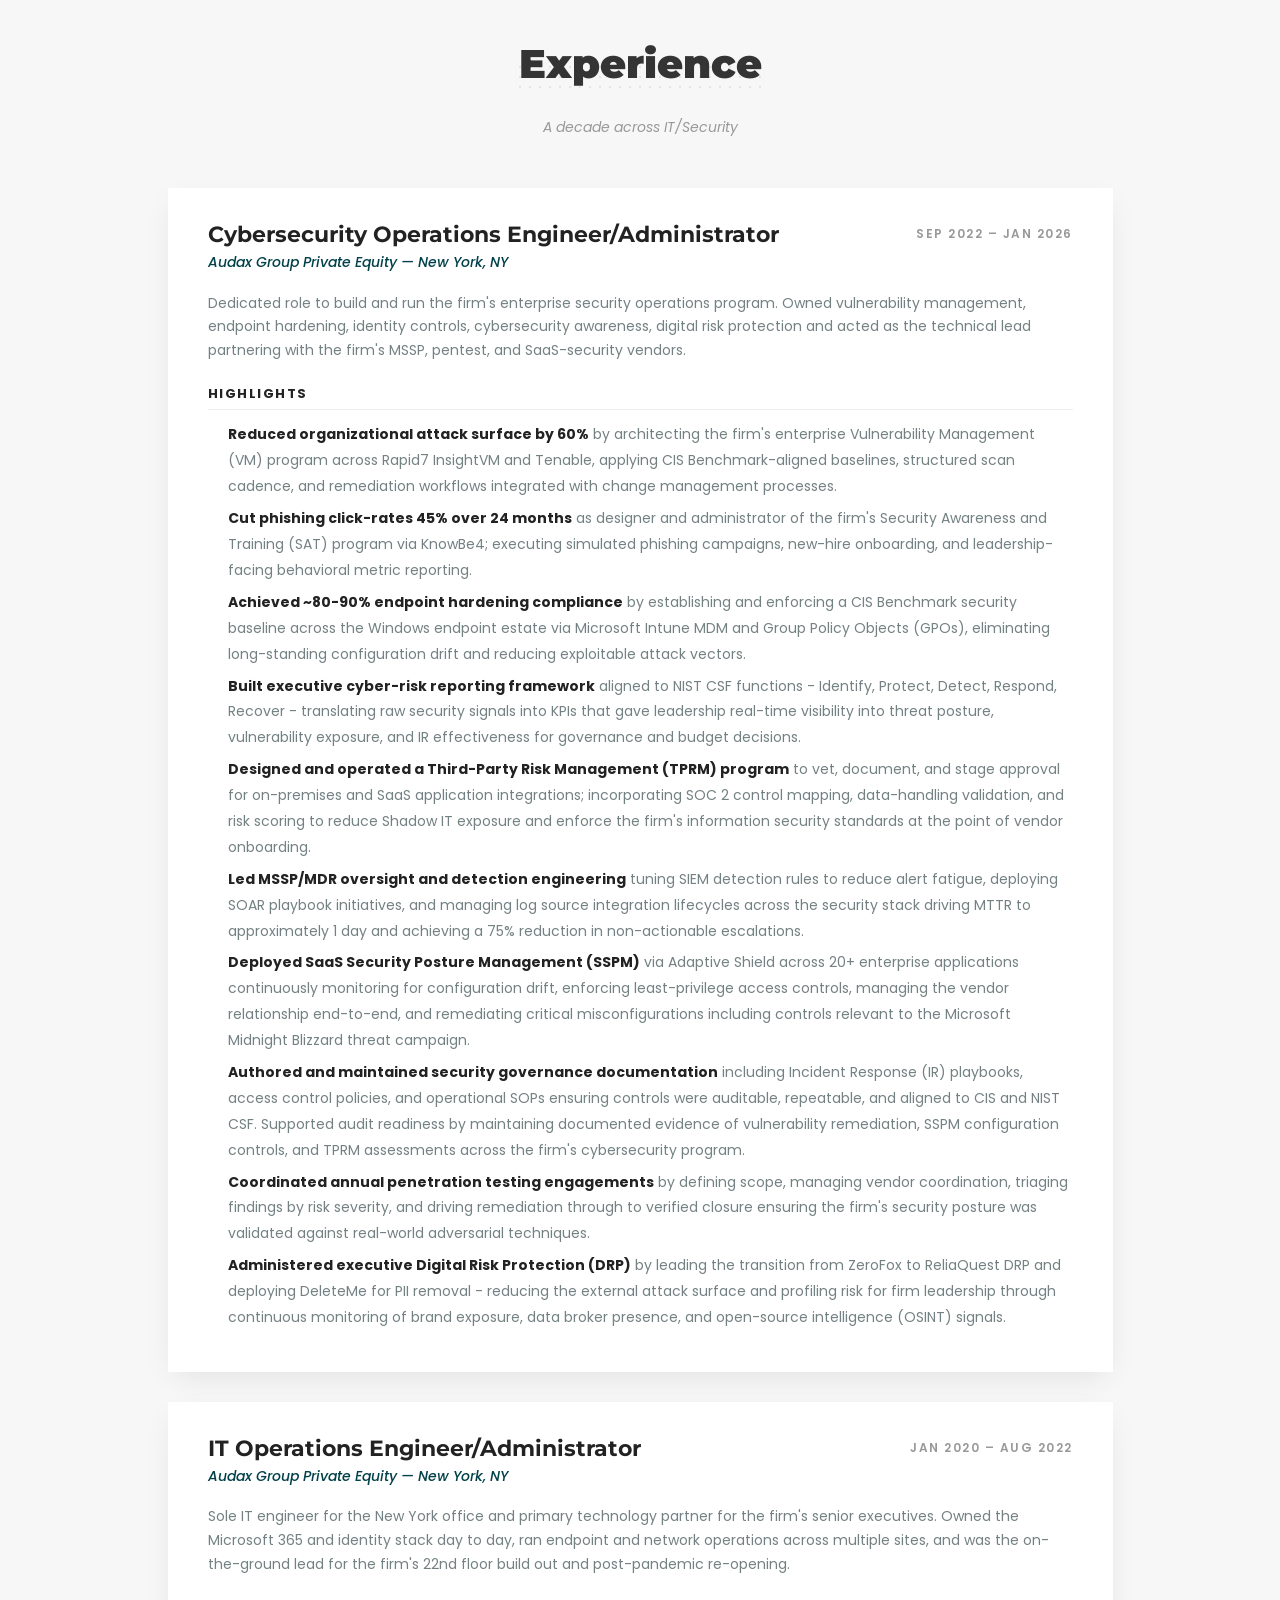
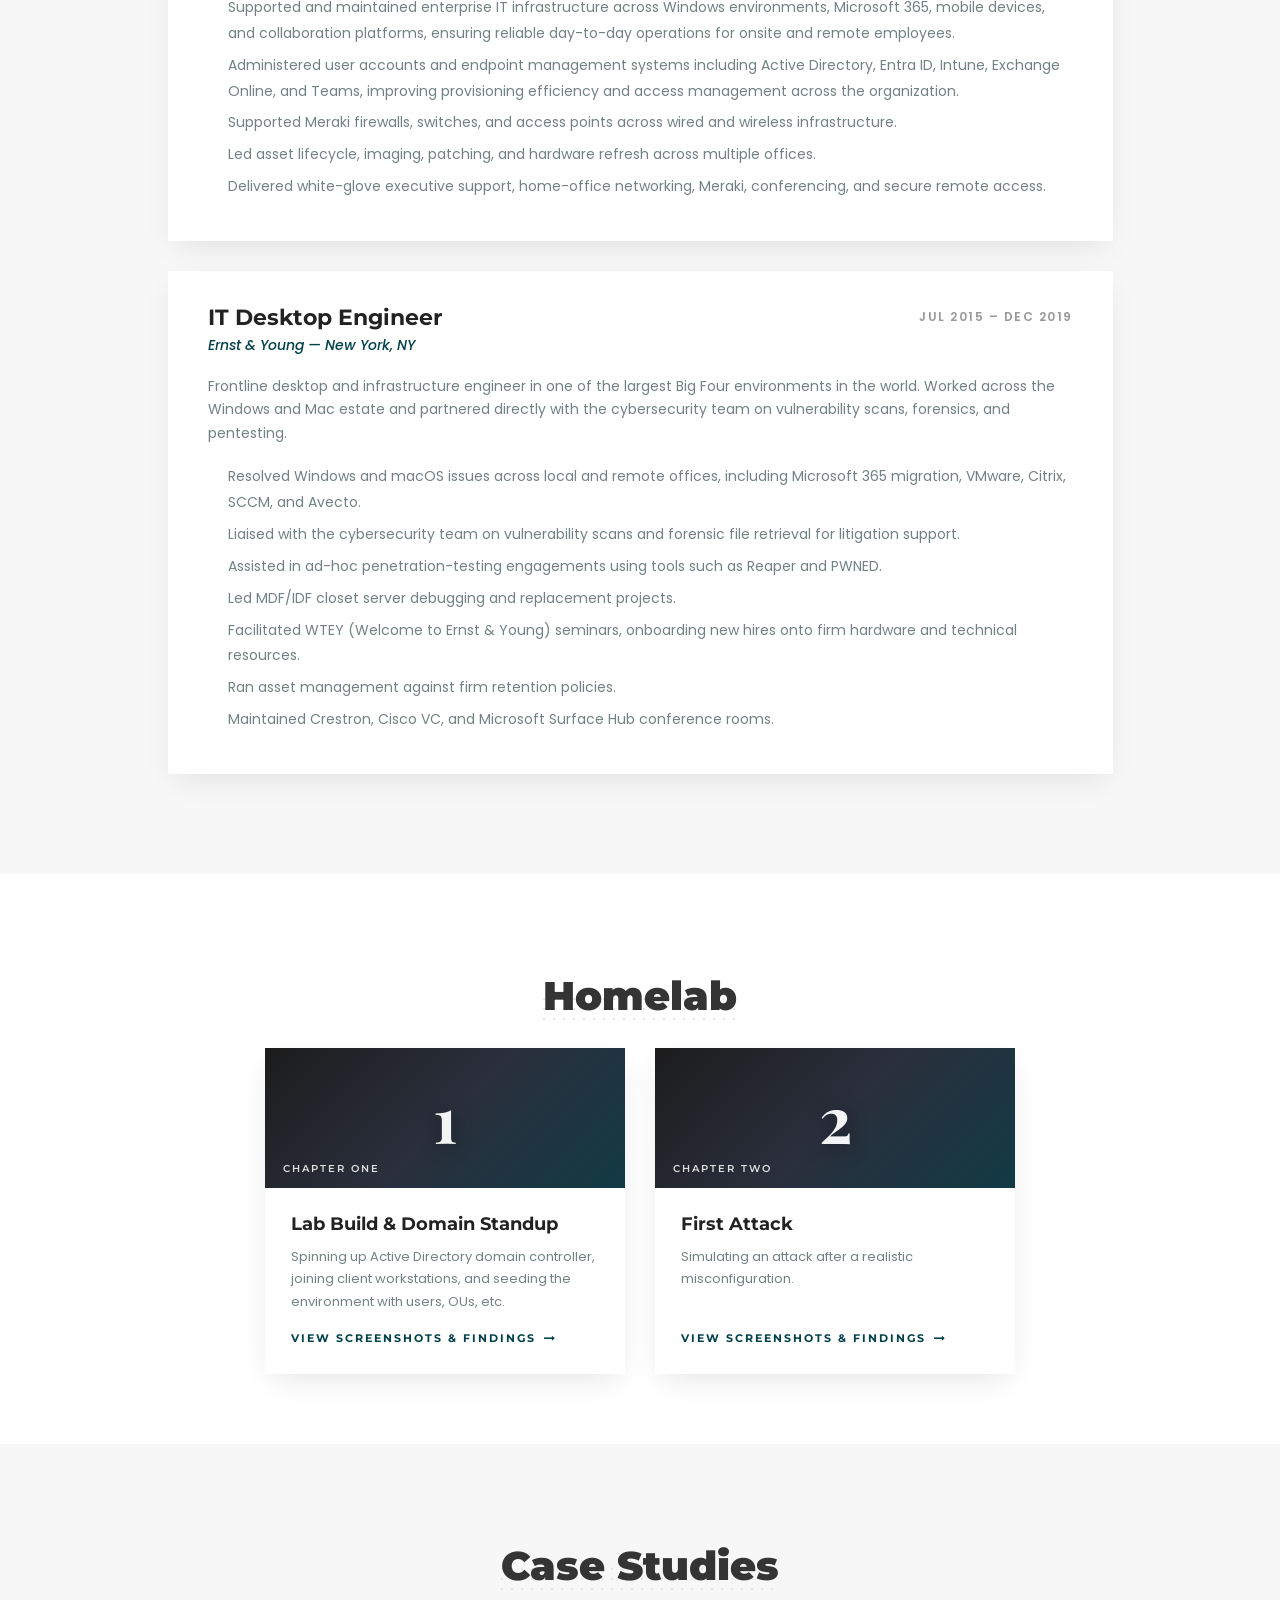
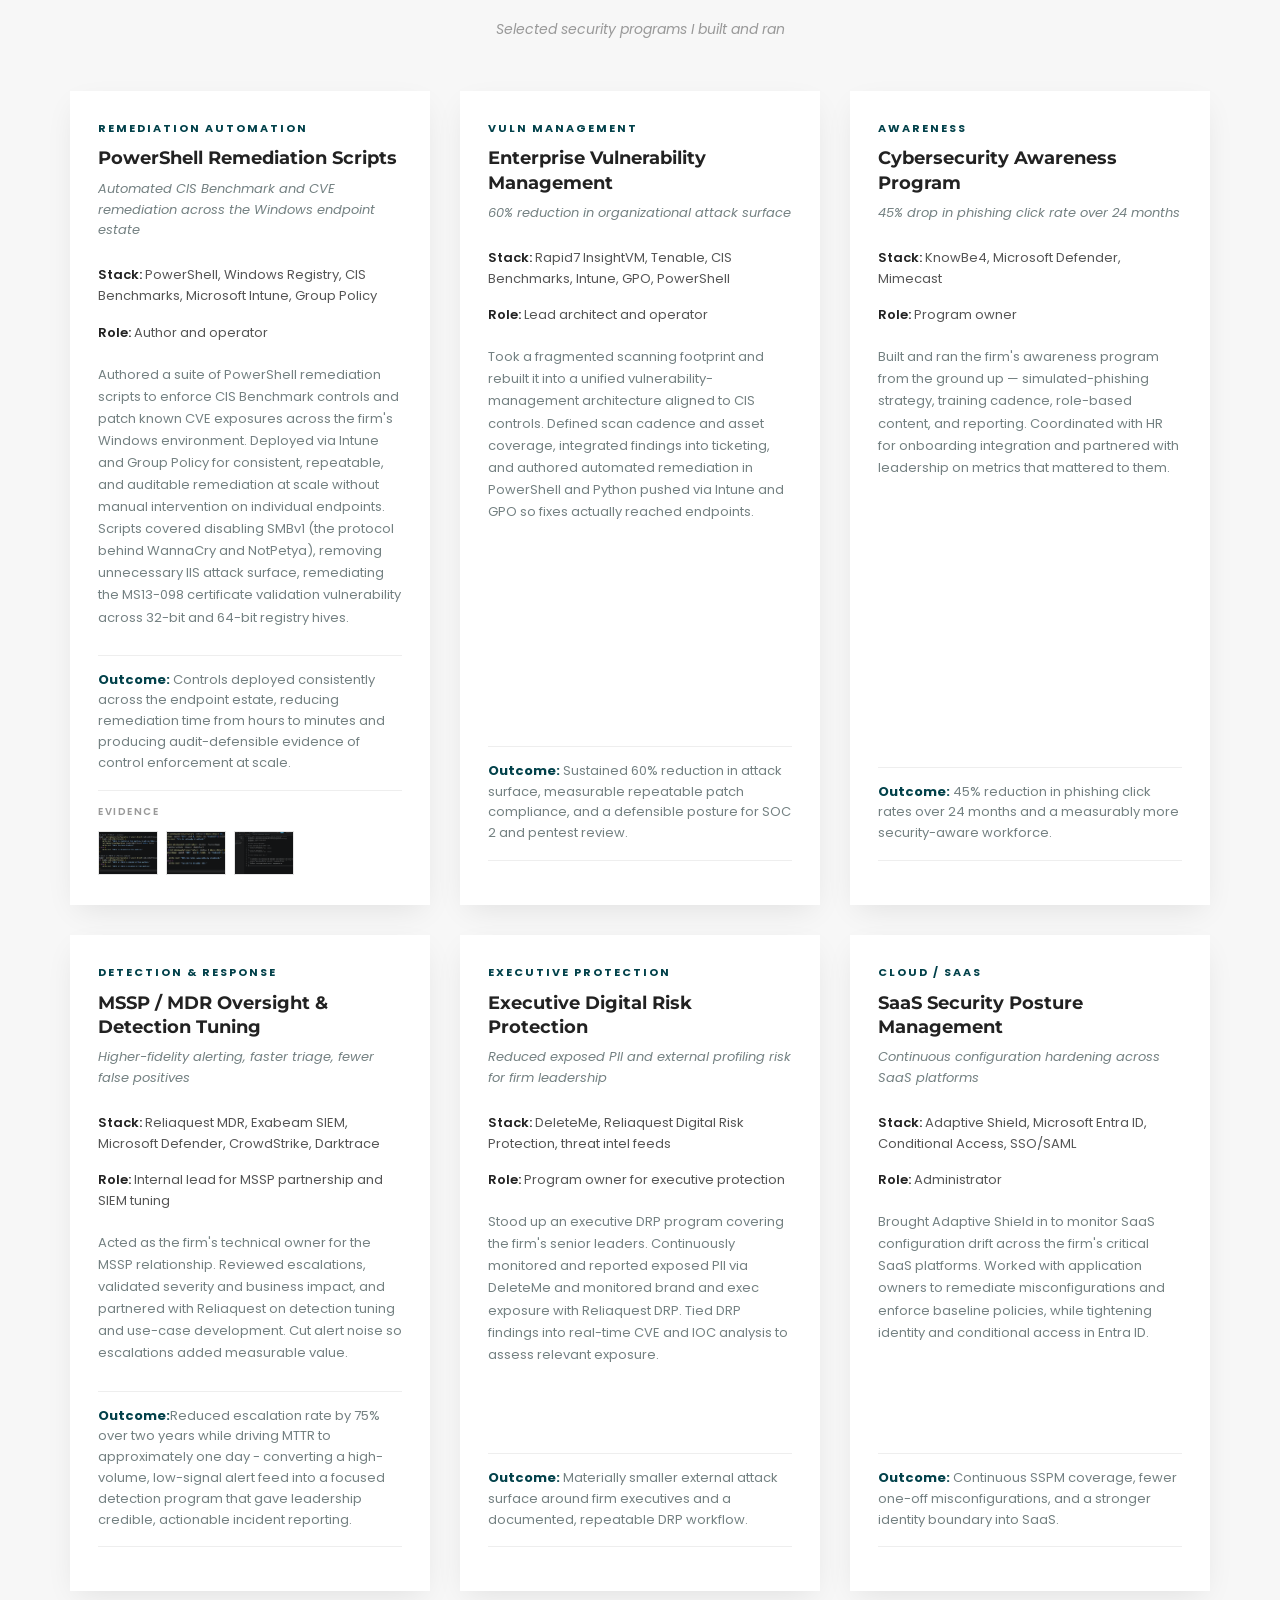
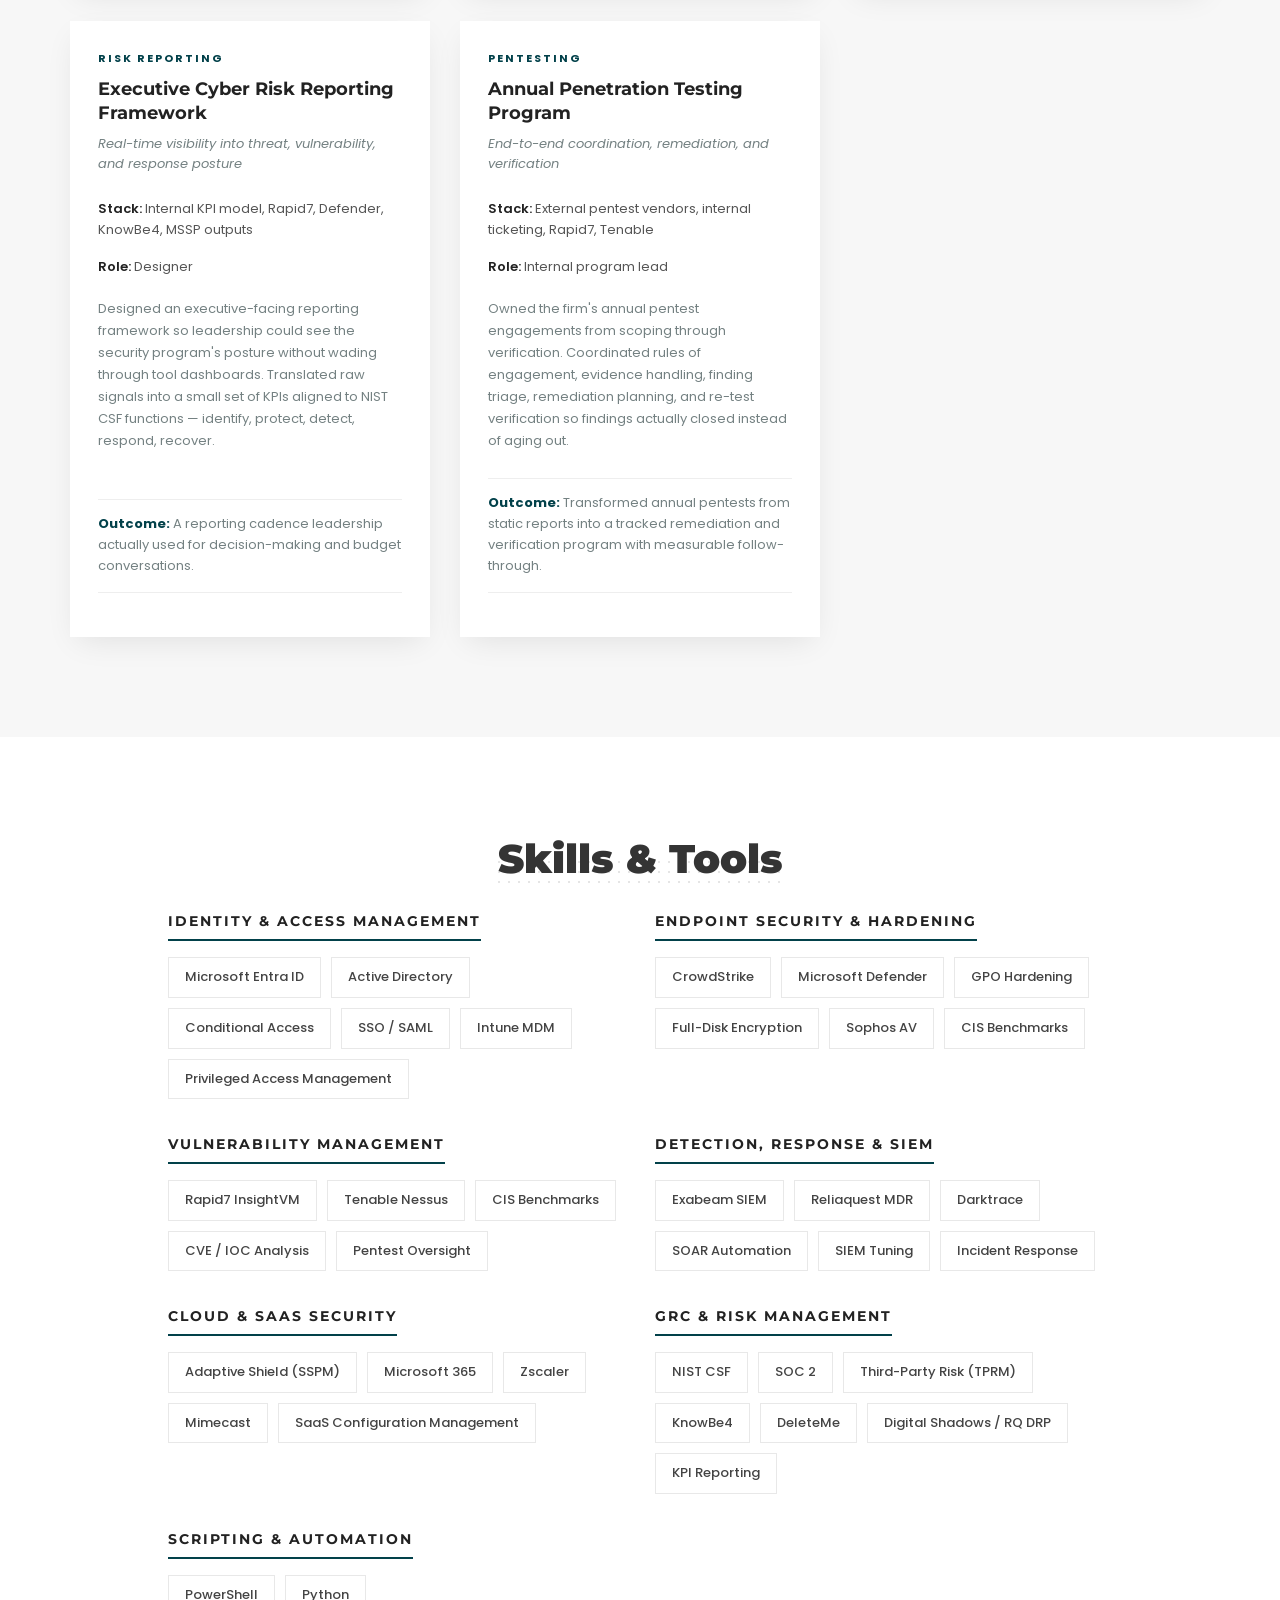
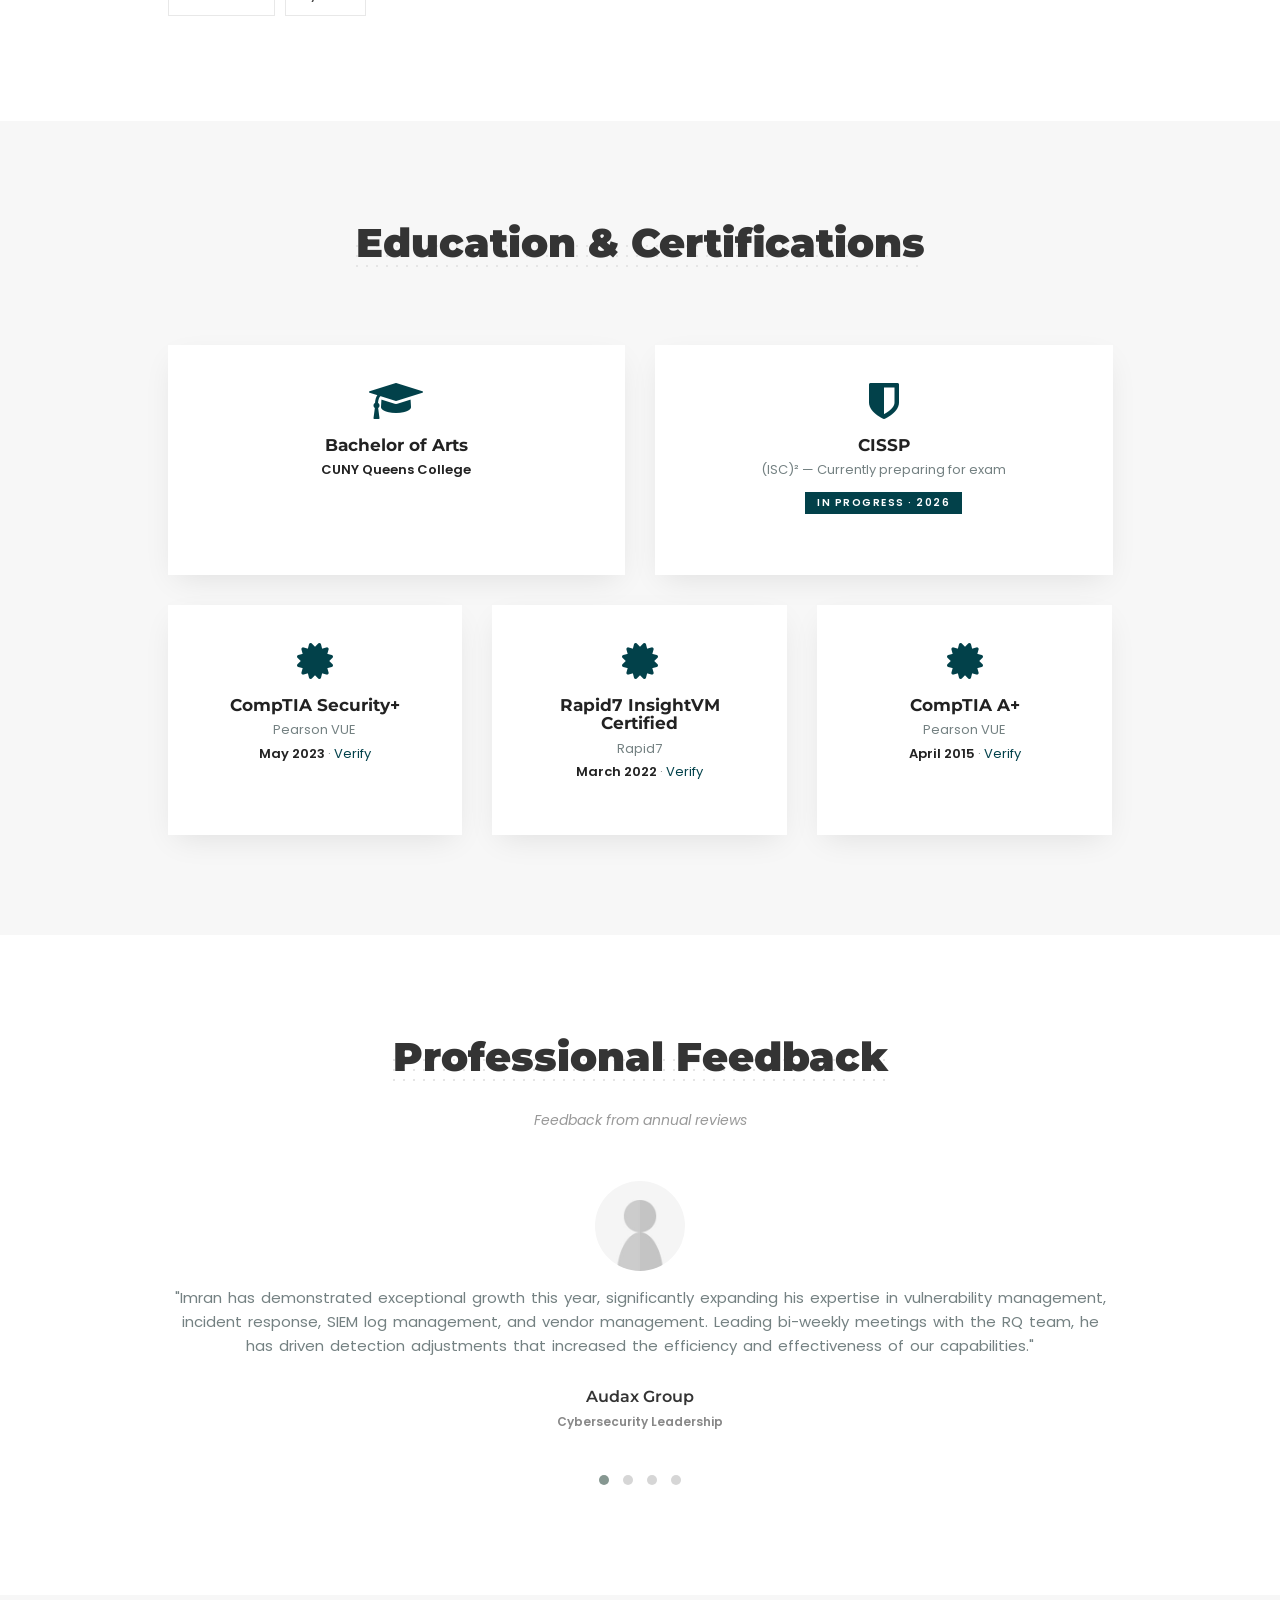
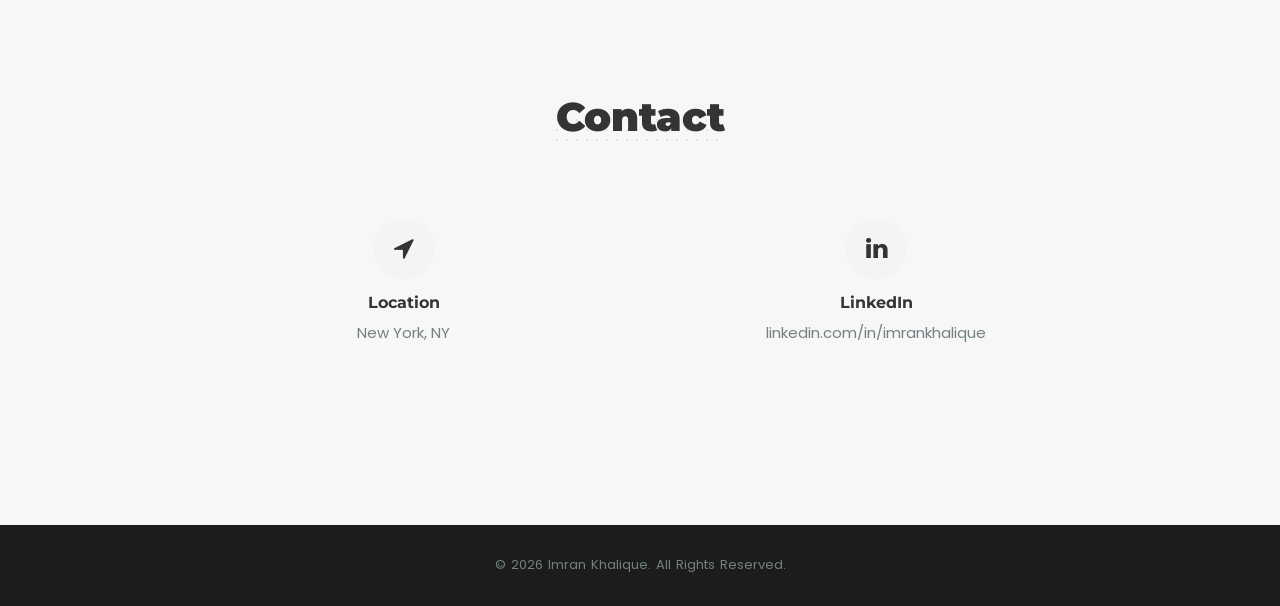
==== commit a41ccd84: "Update index.html" ====
--- a/index.html
+++ b/index.html
@@ -498,8 +498,7 @@
                                     <div class="group-title">Scripting &amp; Automation</div>
                                     <div class="pill-row">
                                         <span class="pill">PowerShell</span>
-                                        <span class="pill">Python</span>
-                                        <span class="pill">Microsoft Graph API</span>
+                                        <span class="pill">Python</span>                                        
                                     </div>
                                 </div>
                             </div>
